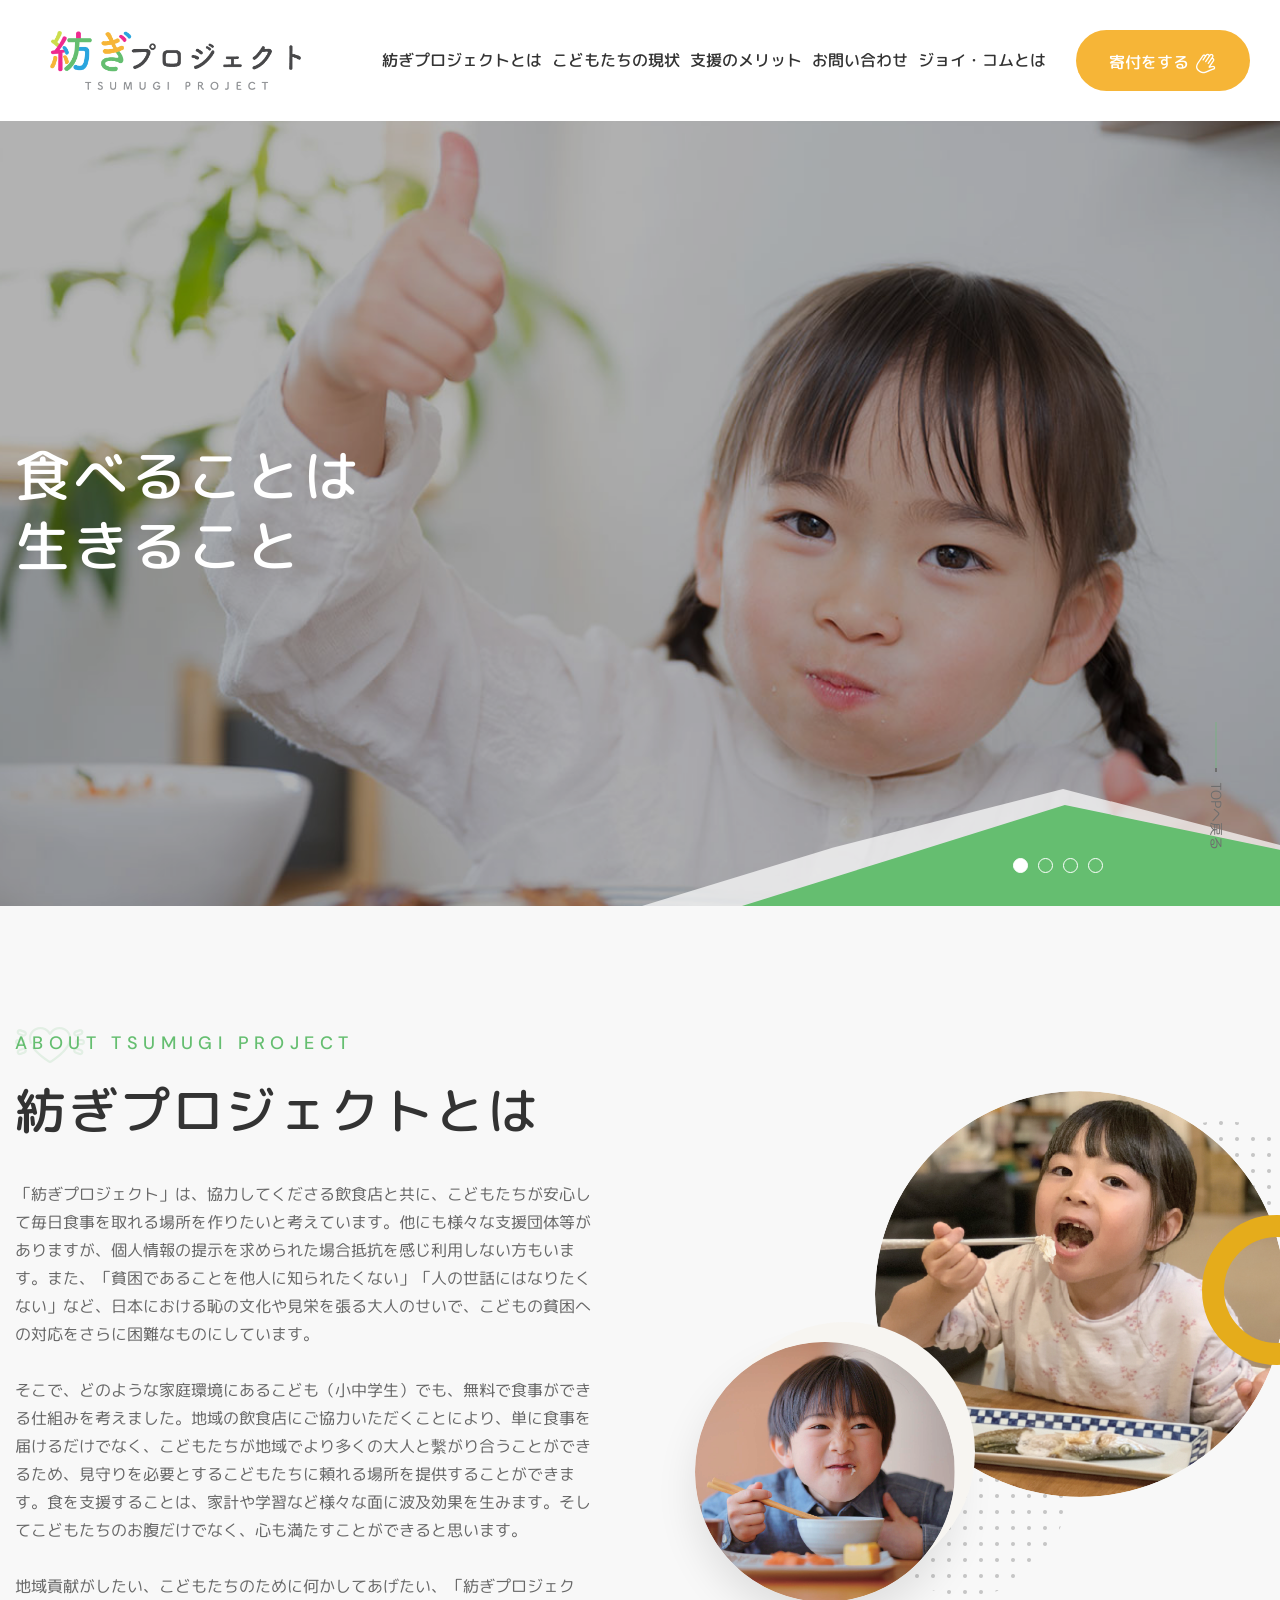
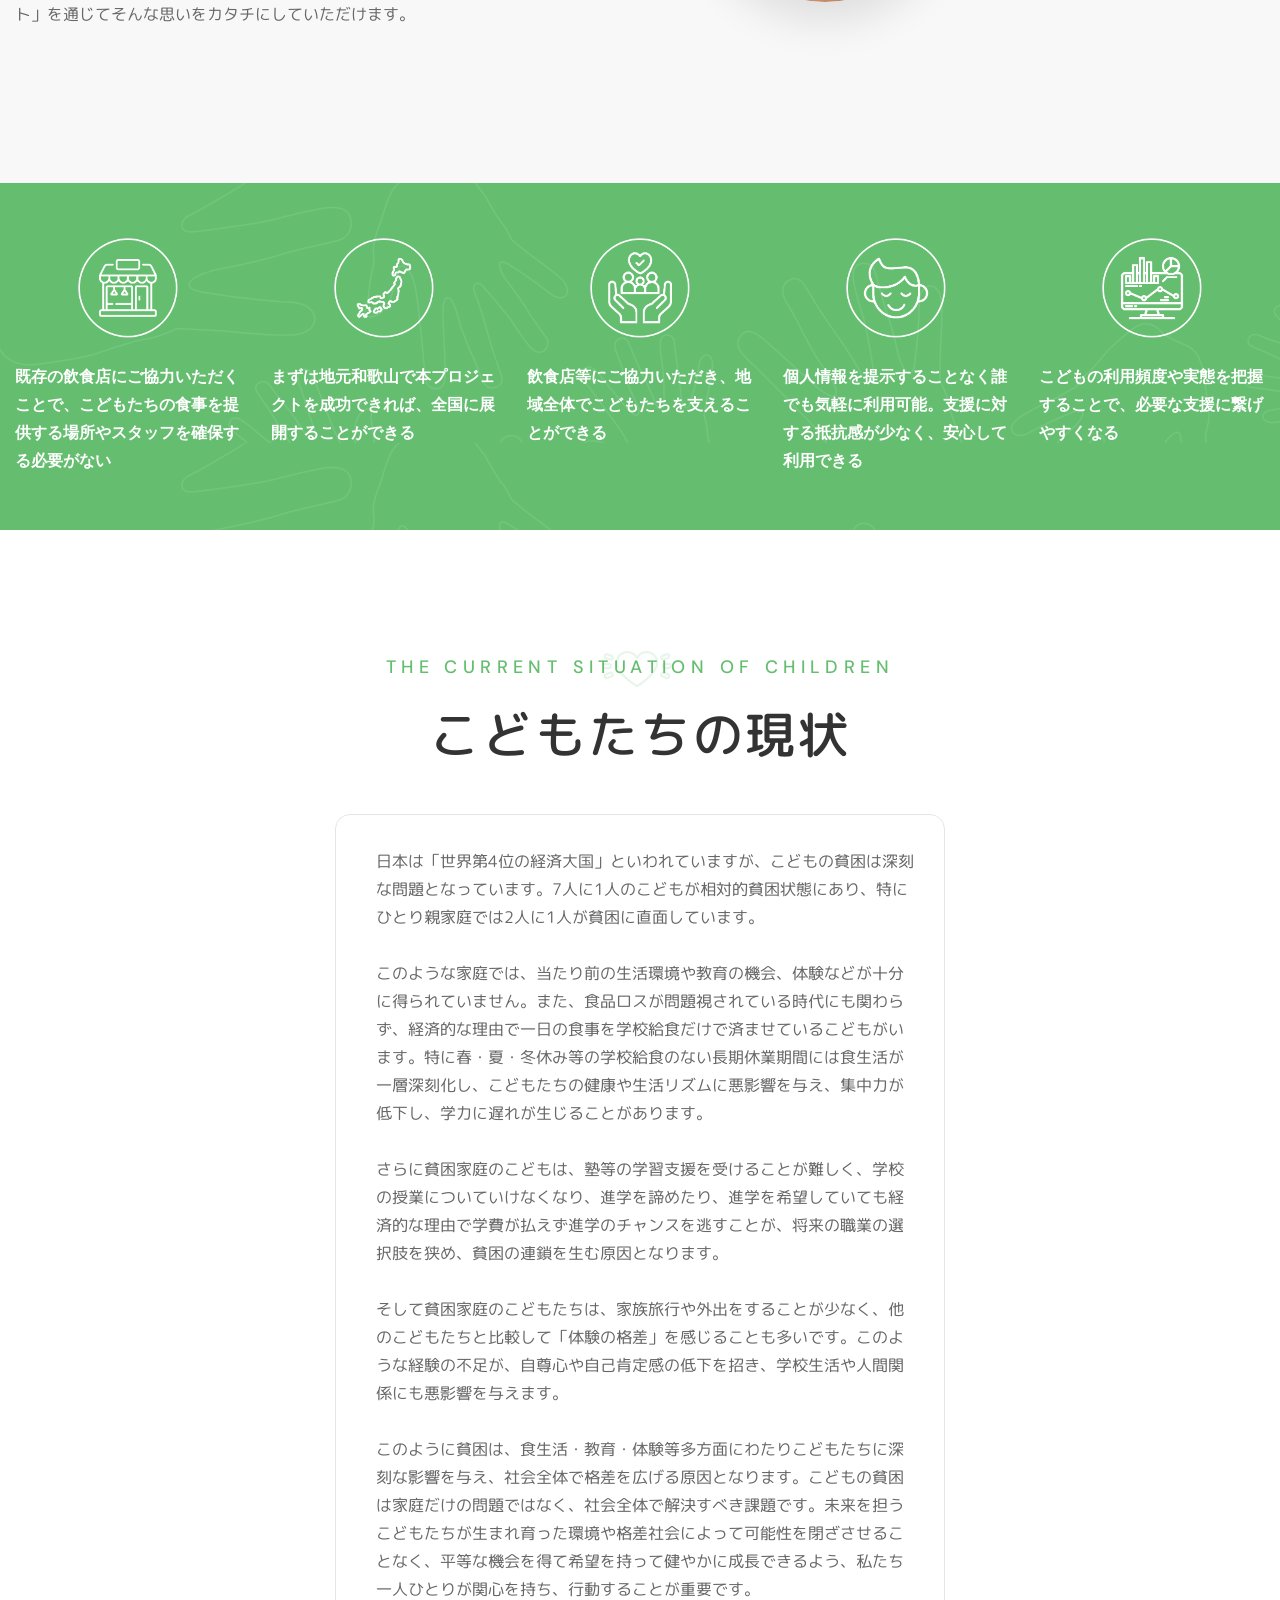
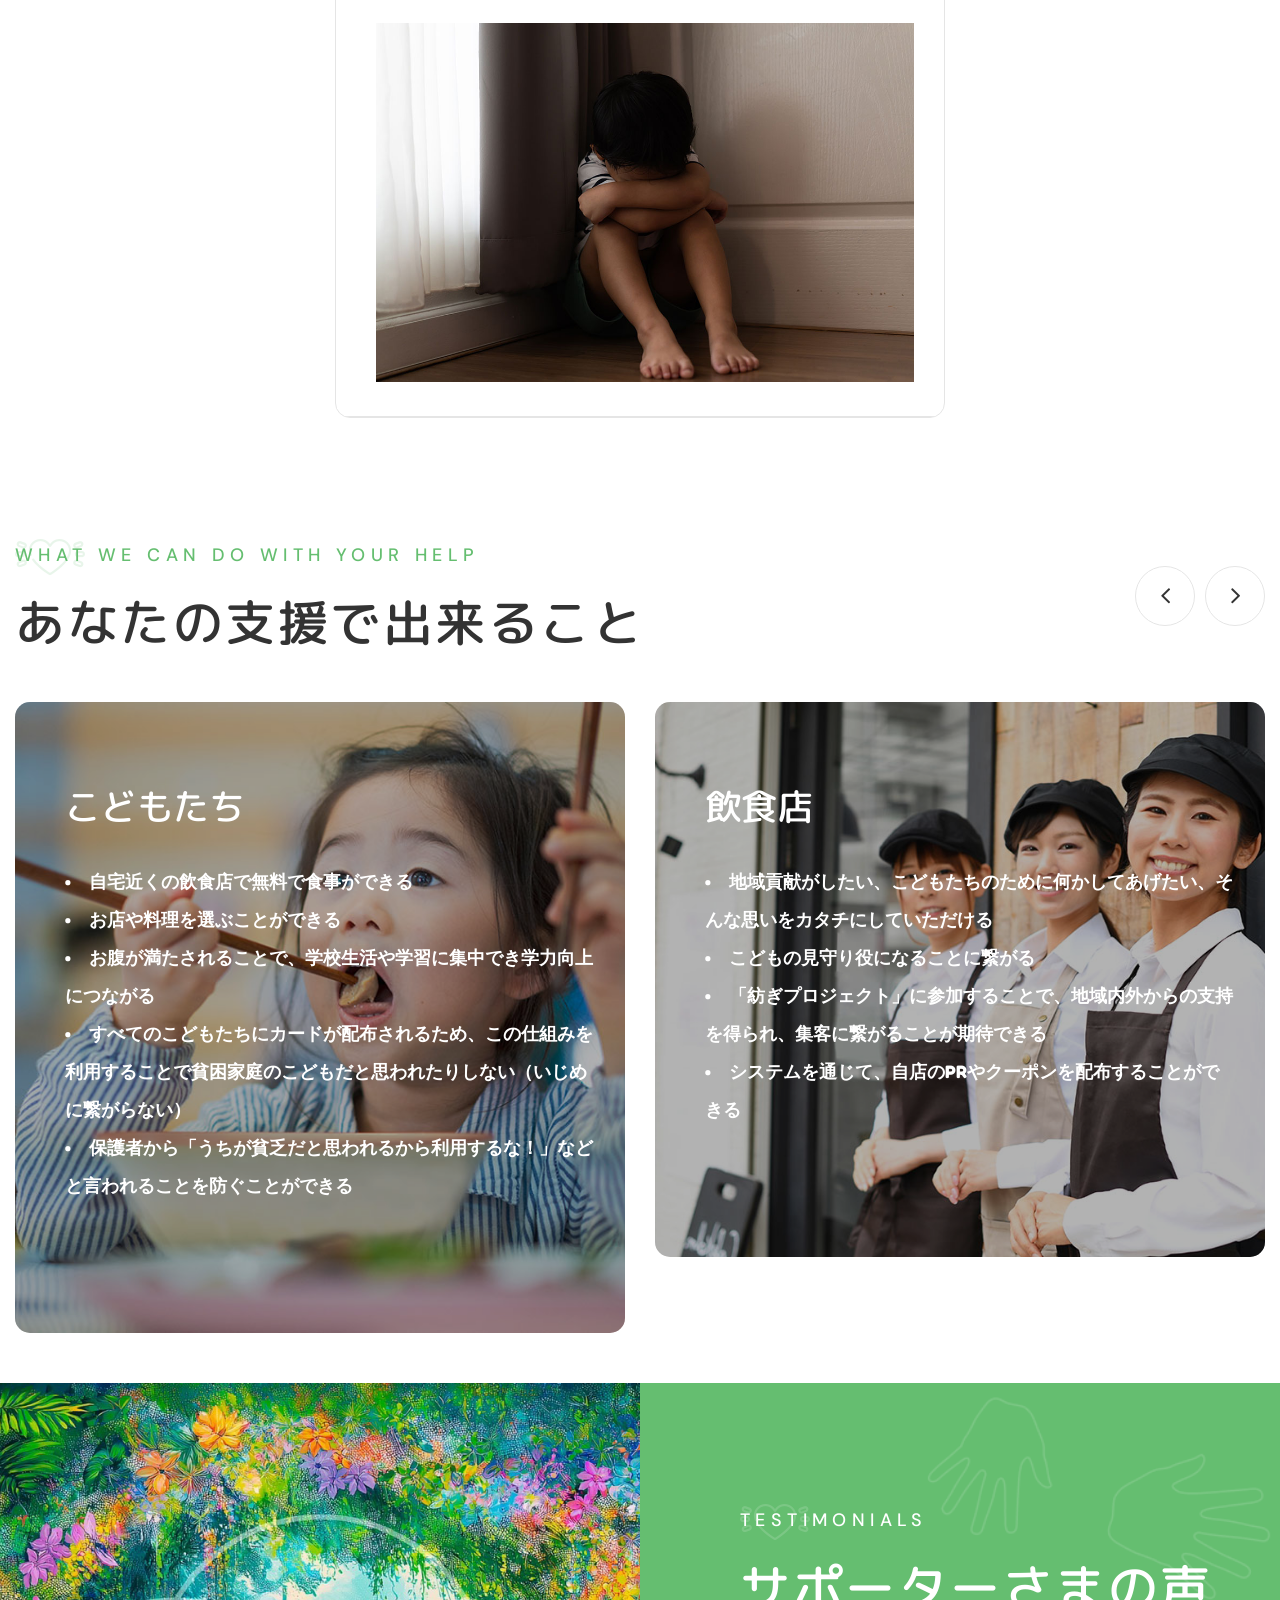
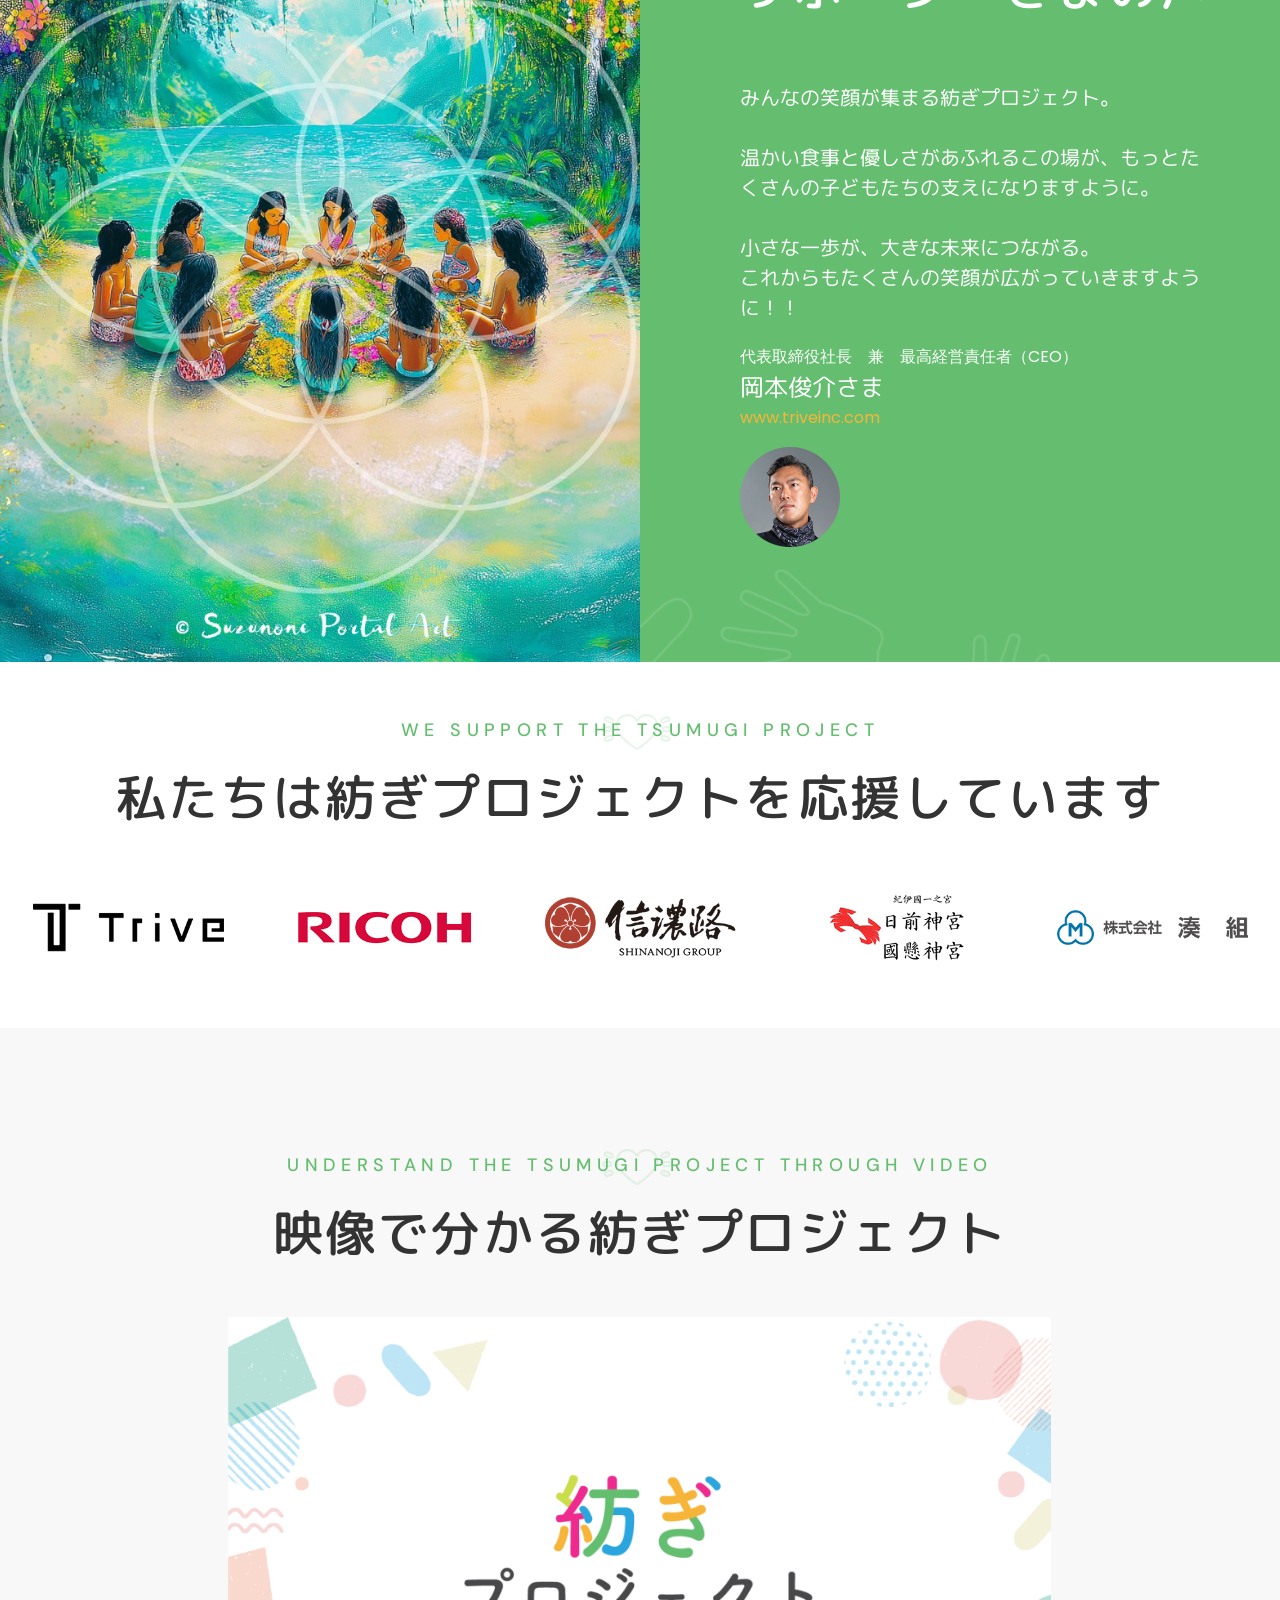
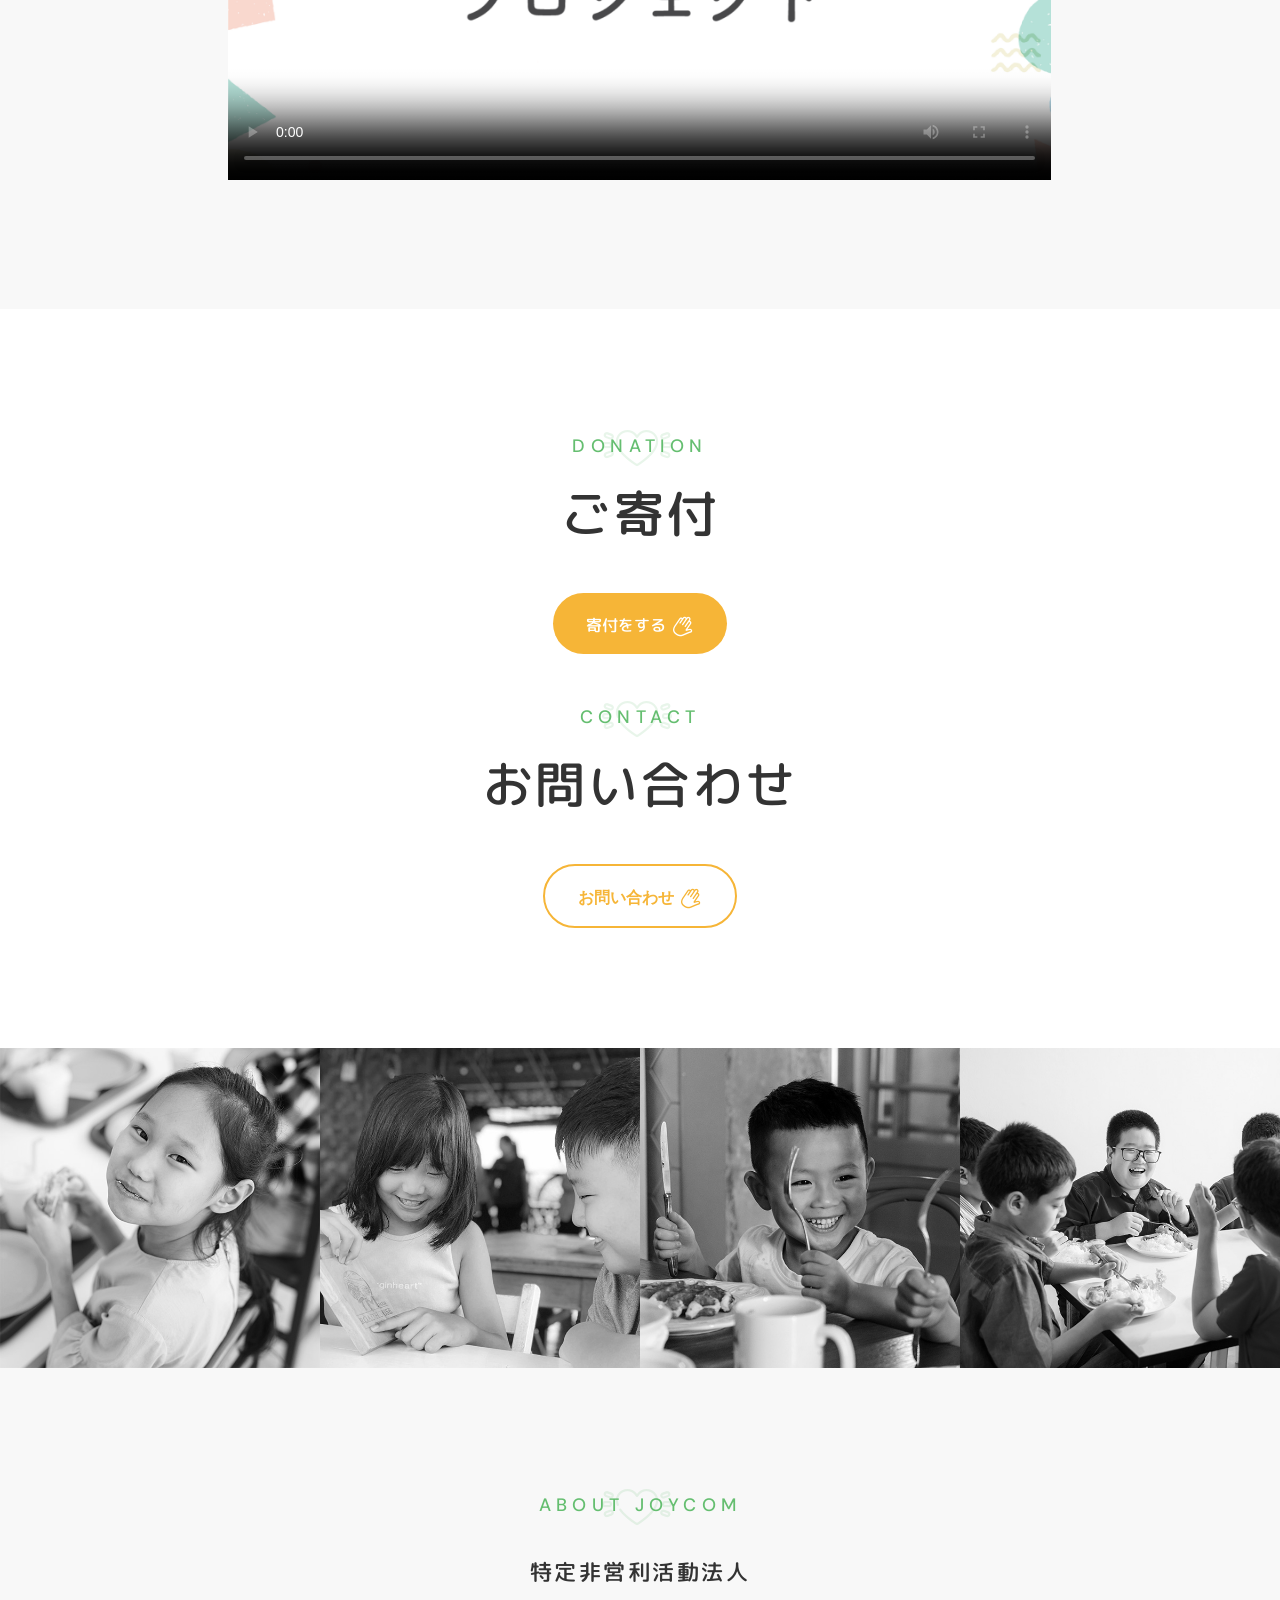
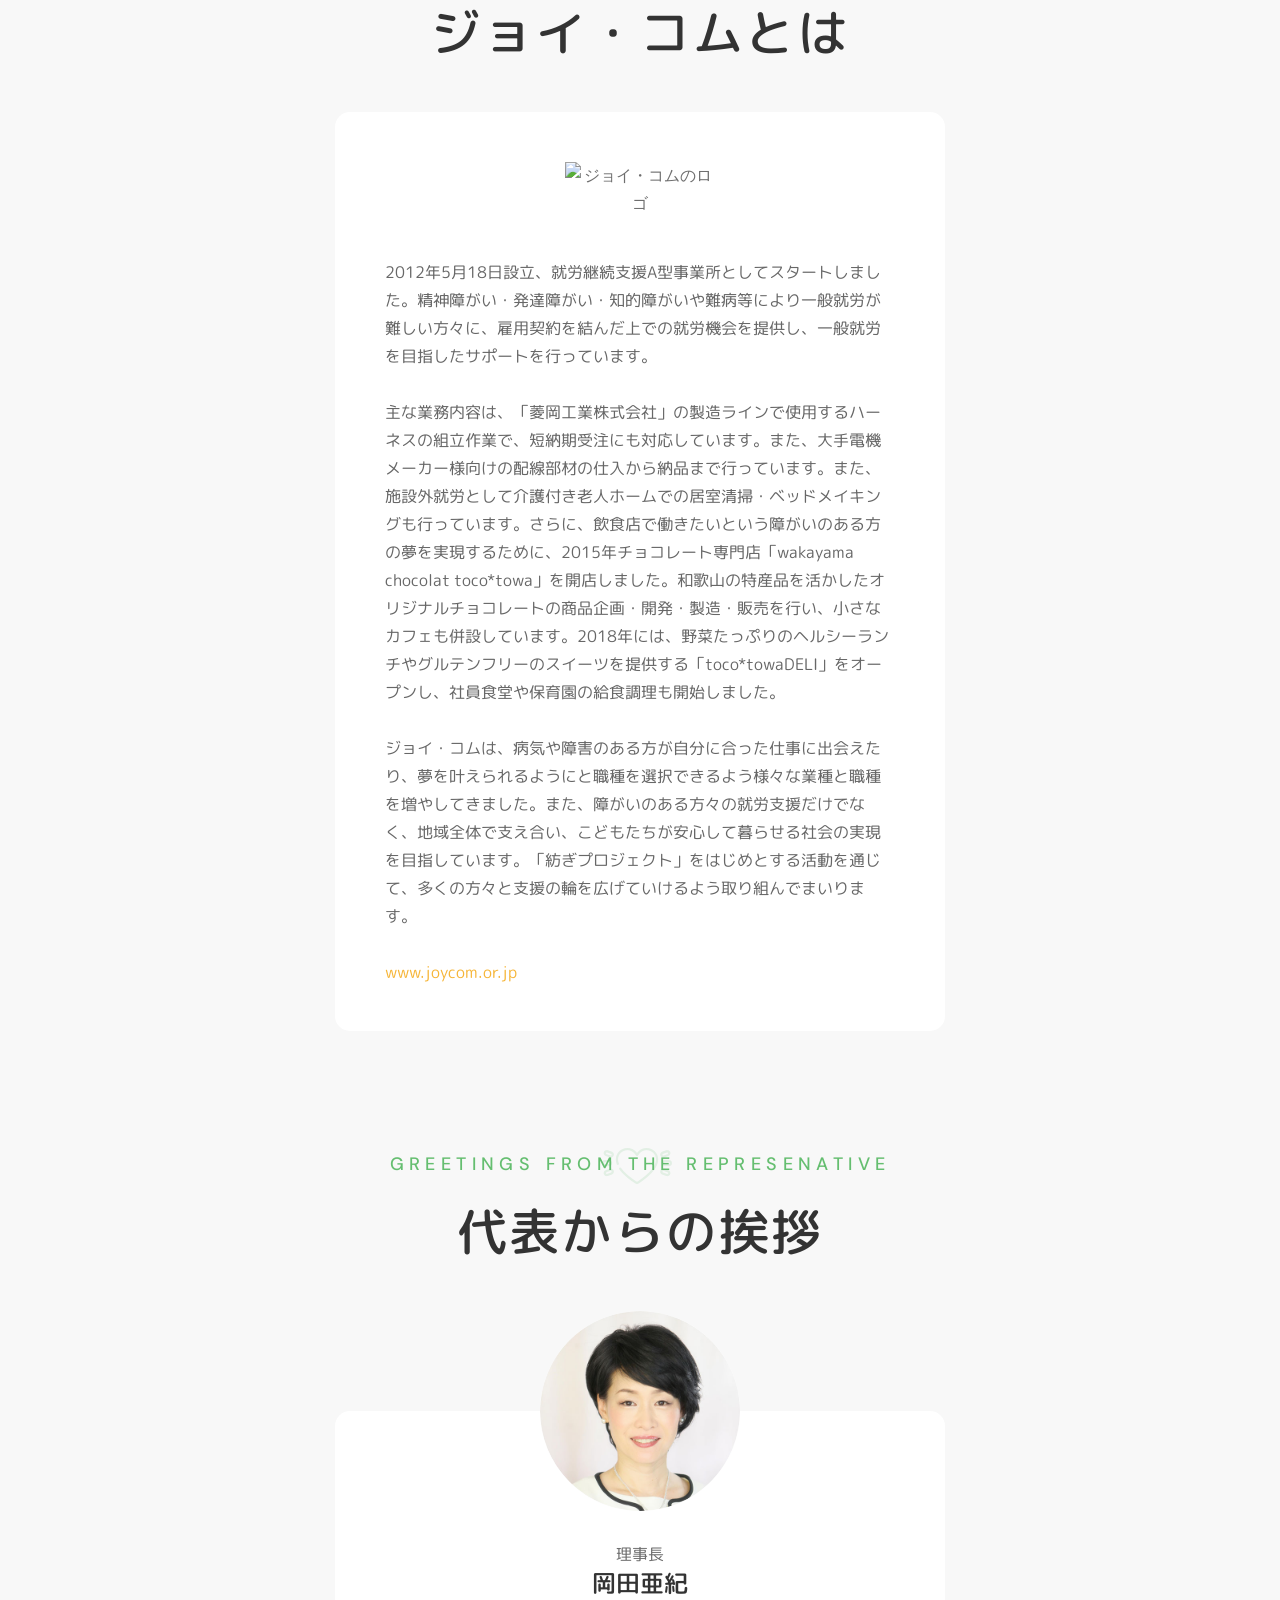
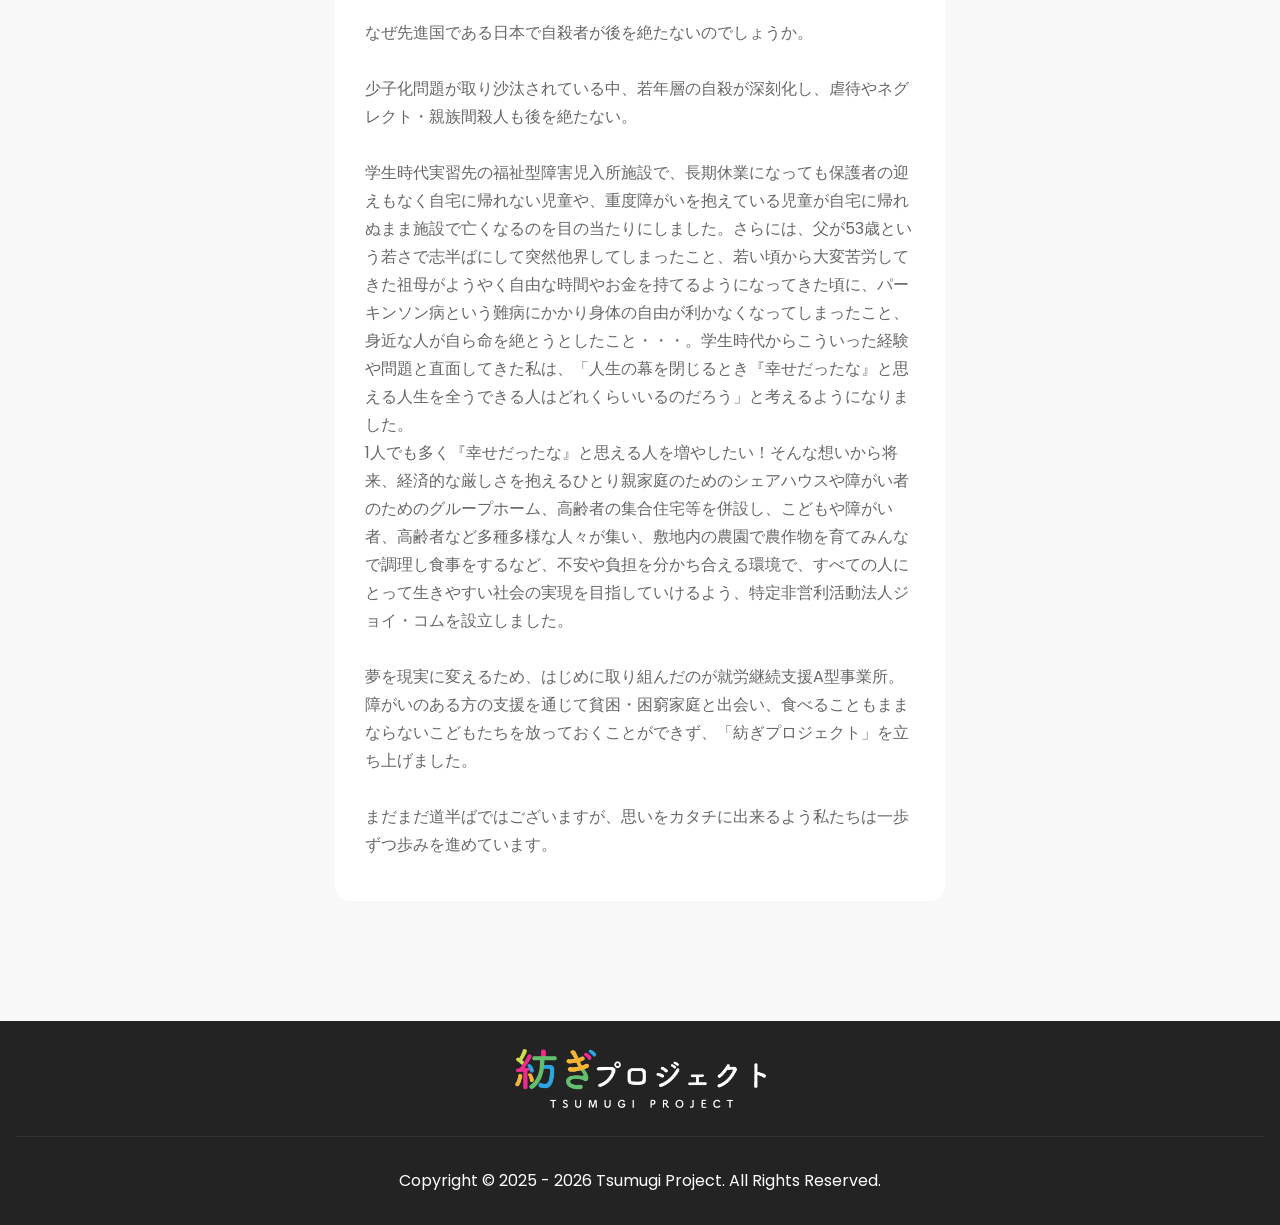
==== index.html @ 7ee6a98f "‘きのくに信用金庫のロゴを追加をコメントアウト’" ====
<!DOCTYPE html>
<html lang="en">
<head>
<meta charset="utf-8">
<meta http-equiv="X-UA-Compatible" content="IE=edge">
<meta name="viewport" content="width=device-width, initial-scale=1.0, maximum-scale=1.0, user-scalable=0">

<title>紡ぎプロジェクト | Tsumugi Project</title>

<!-- Fav Icon -->
<link rel="icon" href="assets/images/favicon.ico" type="image/x-icon">

<!-- Google Fonts -->
<link href="https://fonts.googleapis.com/css2?family=DM+Sans:ital,wght@0,400;0,500;0,700;1,400;1,500;1,700&display=swap" rel="stylesheet">
<link href="https://fonts.googleapis.com/css2?family=Fredoka:wght@300;400;500;600;700&display=swap" rel="stylesheet">
<link href="https://fonts.googleapis.com/css2?family=Poppins:ital,wght@0,300;0,400;0,500;0,600;0,700;0,800;0,900;1,300;1,400;1,500;1,600;1,700;1,800;1,900&display=swap" rel="stylesheet">
<link href="https://fonts.googleapis.com/css2?family=M+PLUS+Rounded+1c:wght@100;300;400;500;700;800;900&display=swap" rel="stylesheet">
<link href="https://fonts.googleapis.com/css2?family=Noto+Sans+JP:wght@100..900&display=swap" rel="stylesheet">

<!-- Stylesheets -->
<link href="assets/css/font-awesome-all.css" rel="stylesheet">
<link href="assets/css/flaticon.css" rel="stylesheet">
<link href="assets/css/owl.css" rel="stylesheet">
<link href="assets/css/bootstrap.css" rel="stylesheet">
<link href="assets/css/jquery.fancybox.min.css" rel="stylesheet">
<link href="assets/css/animate.css" rel="stylesheet">
<link href="assets/css/nice-select.css" rel="stylesheet">
<link href="assets/css/jquery-ui.css" rel="stylesheet">
<link href="assets/css/jquery.bootstrap-touchspin.css" rel="stylesheet">
<link href="assets/css/color.css" rel="stylesheet">
<link href="assets/css/elpath.css" rel="stylesheet">
<link href="assets/css/style.css" rel="stylesheet">
<link href="assets/css/responsive.css" rel="stylesheet">

<!-- Meta Tags -->

<meta name="description" content="「紡ぎプロジェクト」は、協力してくださる飲食店と共に、こどもたちが安心して毎日食事を取れる場所を作りたいと考えています。他にも様々な支援団体等がありますが、個人情報の提示を求められた場合抵抗を感じ利用しない方もいます。また、「貧困であることを他人に知られたくない」「人の世話にはなりたくない」など、日本における恥の文化や見栄を張る大人のせいで、こどもの貧困への対応をさらに困難なものにしています。 ">
<meta property="og:title" content="紡ぎプロジェクト | Tsumugi Project" />
<meta property="og:type" content="website" />
<meta property="og:description" content="「紡ぎプロジェクト」は、協力してくださる飲食店と共に、こどもたちが安心して毎日食事を取れる場所を作りたいと考えています。他にも様々な支援団体等がありますが、個人情報の提示を求められた場合抵抗を感じ利用しない方もいます。また、「貧困であることを他人に知られたくない」「人の世話にはなりたくない」など、日本における恥の文化や見栄を張る大人のせいで、こどもの貧困への対応をさらに困難なものにしています。 " />
<meta property="og:site_name" content="紡ぎプロジェクト | Tsumugi Project" />
<meta property="og:url" content="https://joycom.or.jp/tsumugi-project/" />
<meta property="og:image" content="https://joycom.or.jp/tsumugi-project/assets/images/ogp/tsumugi_project.png">

</head>


<!-- page wrapper -->
<body>

    <div class="boxed_wrapper">
      <!-- main header -->
        <header class="main-header">
            <!-- header-lower -->
            <div class="header-lower">
                <div class="outer-box">
                    <div class="logo-box">
                        <figure class="logo"><a href="index.html"><img src="assets/images/logo.png" alt="紡ぎプロジェクトのロゴ"></a></figure>
                    </div>
                    <div class="menu-area clearfix">
                        <!--Mobile Navigation Toggler-->
                        <div class="mobile-nav-toggler">
                            <i class="icon-bar"></i>
                            <i class="icon-bar"></i>
                            <i class="icon-bar"></i>
                        </div>
                        <nav class="main-menu navbar-expand-md navbar-light">
                            <div class="collapse navbar-collapse show clearfix" id="navbarSupportedContent">
                                <ul class="navigation clearfix">
                                    <li>
                                        <a href="#about-tsumugi" class="jp-font">紡ぎプロジェクトとは</a>
                                    </li>
                                    <li><a href="#current-situation" class="jp-font">こどもたちの現状</a>
                                    </li>  
                                    <li>
                                        <a href="#merit" class="jp-font">支援のメリット</a>
                                    </li>   
                                    <li>
                                        <a href="#contact" class="jp-font">お問い合わせ</a>
                                    </li> 
                                    <li>
                                        <a href="#about-joycom" class="jp-font">ジョイ・コムとは</a>
                                    </li> 
                                </ul>
                            </div>
                        </nav>
                        <ul class="nav-right">
                            <li class="btn-box">
                                <button class="donate-box-btn theme-btn-one">
                                    <a style="color: white;" href="https://forms.office.com/pages/responsepage.aspx?id=9W2mYrUeBU-QzkGUYWyk0Dt7UNPVWzdOmYSAiwlqzihUQjdTTzZOTEhSN1JSNFpBWVFCWTQxM040NC4u&origin=lprLink&route=shorturl&idchked=true">
                                        <span class="jp-font">寄付をする</span>
                                    </a>
                                </button>
                            </li>
                        </ul>
                    </div>
                </div>
            </div>

            <!--sticky Header-->
            <div class="sticky-header">
                <div class="outer-container">
                    <div class="outer-box">
                        <div class="logo-box">
                            <figure class="logo"><a href="index.html"><img src="assets/images/logo-2.png" alt="紡ぎプロジェクトのロゴ"></a></figure>
                        </div>
                        <div class="menu-area clearfix">
                            <nav class="main-menu clearfix">
                                <!--Keep This Empty / Menu will come through Javascript-->
                            </nav>
                            <ul class="nav-right">
                                <li class="btn-box">
                                    <button class="donate-box-btn theme-btn-one">
                                        <a style="color: white;" href="https://forms.office.com/pages/responsepage.aspx?id=9W2mYrUeBU-QzkGUYWyk0Dt7UNPVWzdOmYSAiwlqzihUQjdTTzZOTEhSN1JSNFpBWVFCWTQxM040NC4u&origin=lprLink&route=shorturl&idchked=true">
                                            <span class="jp-font">寄付をする</span>
                                        </a>
                                    </button>
                                </li>
                            </ul>
                        </div>
                    </div>
                </div>
            </div>
        </header>
        <!-- main-header end -->

        <!-- Mobile Menu  -->
        <div class="mobile-menu">
            <div class="menu-backdrop"></div>
            <div class="close-btn"><i class="fas fa-times"></i></div>
            
            <nav class="menu-box">
                <div class="nav-logo"><a href="index.html"><img src="assets/images/logo-3.png" alt="紡ぎプロジェクトのロゴ"></a></div>
                <div class="menu-outer"><!--Here Menu Will Come Automatically Via Javascript / Same Menu as in Header--></div>
            </nav>
        </div><!-- End Mobile Menu -->


        <!-- banner-section -->
        <section class="banner-section p_relative">
            <div class="banner-carousel owl-theme owl-carousel owl-nav-none">

                <div class="slide-item p_relative">
                    <div class="image-layer p_absolute" style="background-image:url(assets/images/banner/banner-1.jpg)"></div>
                    <div class="shape-1"></div>
                    <div class="shape-2"></div>
                    <div class="auto-container">
                        <div class="content-box p_relative d_block z_5">
                            <h2 class="p_relative d_block jp-font" style="min-height: calc(100vh - 500px); display: flex; align-items: center;">
                                食べることは
                                <br>
                                生きること
                            </h2>
                        </div> 
                    </div>
                </div>

                <div class="slide-item p_relative">
                    <div class="image-layer p_absolute" style="background-image:url(assets/images/banner/banner-3.jpg)"></div>
                    <div class="shape-1"></div>
                    <div class="shape-2"></div>
                    <div class="auto-container">
                        <div class="content-box p_relative d_block z_5">
                            <h2 class="p_relative d_block jp-font" style="min-height: calc(100vh - 500px); display: flex; flex-direction: column; justify-content: center;">
                                給食で命を繋いでいる
                                <br>
                                こどもたちがいます
                            </h2>
                        </div> 
                    </div>
                </div>

                <div class="slide-item p_relative">
                    <div class="image-layer p_absolute" style="background-image:url(assets/images/banner/banner-2.jpg)"></div>
                    <div class="shape-1"></div>
                    <div class="shape-2"></div>
                    <div class="auto-container">
                        <div class="content-box p_relative d_block z_5">
                            <h2 class="p_relative d_block jp-font" style="min-height: calc(100vh - 500px); display: flex; align-items: center;">
                                こどもたちの
                                <br>
                                お腹だけでなく
                                <br>
                                心も満たしたい
                            </h2>
                        </div> 
                    </div>
                </div>

                <div class="slide-item p_relative">
                    <div class="image-layer p_absolute" style="background-image:url(assets/images/banner/banner-4.jpg)"></div>
                    <div class="shape-1"></div>
                    <div class="shape-2"></div>
                    <div class="auto-container">
                        <div class="content-box p_relative d_block z_5">
                            <h2 class="p_relative d_block jp-font" style="min-height: calc(100vh - 500px); display: flex; align-items: center;">
                                思いやりで紡ぐ
                                <br>
                                こどもたちの未来
                            </h2>
                        </div> 
                    </div>
                </div>
                
                
            </div>
        </section>
        <!-- banner-section end -->

        <!-- about-section -->
        <section class="about-section bg-color-1 p_relative sec-pad" id="about-tsumugi">
            <div class="auto-container">
                <div class="row align-items-center clearfix">
                    <div class="col-lg-6 col-md-12 col-sm-12 content-column">
                        <div class="content_block_one">
                            <div class="content-box p_relative mr_30">
                                <div class="sec-title mb_40">
                                    <span class="sub-title">About Tsumugi Project</span>
                                    <h2 class="jp-font">紡ぎプロジェクトとは</h2>
                                </div>
                                <div class="text mb_35">
                                    <p class="jp-font-2">
                                        「紡ぎプロジェクト」は、協力してくださる飲食店と共に、こどもたちが安心して毎日食事を取れる場所を作りたいと考えています。他にも様々な支援団体等がありますが、個人情報の提示を求められた場合抵抗を感じ利用しない方もいます。また、「貧困であることを他人に知られたくない」「人の世話にはなりたくない」など、日本における恥の文化や見栄を張る大人のせいで、こどもの貧困への対応をさらに困難なものにしています。
                                        <br>
                                        <br>
                                        そこで、どのような家庭環境にあるこども（小中学生）でも、無料で食事ができる仕組みを考えました。地域の飲食店にご協力いただくことにより、単に食事を届けるだけでなく、こどもたちが地域でより多くの大人と繫がり合うことができるため、見守りを必要とするこどもたちに頼れる場所を提供することができます。食を支援することは、家計や学習など様々な面に波及効果を生みます。そしてこどもたちのお腹だけでなく、心も満たすことができると思います。
                                        <br>
                                        <br>
                                        地域貢献がしたい、こどもたちのために何かしてあげたい、「紡ぎプロジェクト」を通じてそんな思いをカタチにしていただけます。
                                    </p>
                                </div>
                            </div>
                        </div>
                    </div>
                    <div class="col-lg-6 col-md-12 col-sm-12 image-column">
                        <div class="image_block_one">
                            <div class="image-box p_relative d_block ml_40">
                                <div class="shape">
                                    <div class="shape-1" style="background-image: url(assets/images/shape/shape-1.png);"></div>
                                    <div class="shape-2" style="background-image: url(assets/images/shape/shape-1.png);"></div>
                                    <div class="shape-3"></div>
                                </div>
                                <figure class="image image-1"><img src="assets/images/resource/about-1.png" alt="子供の写真"></figure>
                                <figure class="image image-2"><img src="assets/images/resource/about-2.png" alt="子供の写真"></figure>
                            </div>
                        </div>
                    </div>
                </div>
            </div>
        </section>
        <!-- about-section end -->


       <!-- strengths-section -->
        <section class="clients-section" style="background-image: url(assets/images/shape/shape-2.png);" id="strengths">
            <div class="auto-container">
                <div class="five-item-carousel owl-carousel owl-theme owl-nav-none owl-dots-none">
                    <figure class="clients-logo">
                       <div>
                            <img src="assets/images/resource/strengths-icon-1.png" alt="強みポイントのアイコン">
                        <p>
                            既存の飲食店にご協力いただくことで、こどもたちの食事を提供する場所やスタッフを確保する必要がない
                        </p>
                       </div>
                    </figure>
                    <figure class="clients-logo">
                        <div>
                             <img src="assets/images/resource/strengths-icon-2.png" alt="強みポイントのアイコン">
                         <p>
                            まずは地元和歌山で本プロジェクトを成功できれば、全国に展開することができる
                         </p>
                        </div>
                     </figure>
                     <figure class="clients-logo">
                        <div>
                             <img src="assets/images/resource/strengths-icon-3.png" alt="強みポイントのアイコン">
                         <p>
                            飲食店等にご協力いただき、地域全体でこどもたちを支えることができる
                         </p>
                        </div>
                     </figure>
                     <figure class="clients-logo">
                        <div>
                             <img src="assets/images/resource/strengths-icon-4.png" alt="強みポイントのアイコン">
                         <p>
                            個人情報を提示することなく誰でも気軽に利用可能。支援に対する抵抗感が少なく、安心して利用できる
                         </p>
                        </div>
                     </figure>
                     <figure class="clients-logo">
                        <div>
                            <img src="assets/images/resource/strengths-icon-5.png" alt="強みポイントのアイコン">
                         <p>
                            こどもの利用頻度や実態を把握することで、必要な支援に繋げやすくなる
                         </p>
                        </div>
                     </figure>
                </div>
            </div>
        </section>
        <!-- strengths-section end -->

        <!-- cause-section -->
        <section class="cause-section sec-pad" id="current-situation" style="padding-bottom: 0;">
            <div class="auto-container">
                <div class="sec-title centred mb_50">
                    <span class="sub-title">The Current Situation of Children</span>
                    <h2 class="jp-font">こどもたちの現状</h2>
                </div>
                <div class="row clearfix" style="justify-content: center;">
                    <div class="col-lg-6 col-md-6 col-sm-12 cause-block">
                        <div class="cause-block-one wow fadeInUp animated" data-wow-delay="300ms" data-wow-duration="1500ms">
                            <div class="inner-box" style="border: 1px solid #e5e5e5;">
                                <div class="lower-content" style="border: none;">
                                    <div class="text">
                                        <p class="jp-font-2">
                                            日本は「世界第4位の経済大国」といわれていますが、こどもの貧困は深刻な問題となっています。7人に1人のこどもが相対的貧困状態にあり、特にひとり親家庭では2人に1人が貧困に直面しています。
                                            <br>
                                            <br>
                                            このような家庭では、当たり前の生活環境や教育の機会、体験などが十分に得られていません。また、食品ロスが問題視されている時代にも関わらず、経済的な理由で一日の食事を学校給食だけで済ませているこどもがいます。特に春・夏・冬休み等の学校給食のない長期休業期間には食生活が一層深刻化し、こどもたちの健康や生活リズムに悪影響を与え、集中力が低下し、学力に遅れが生じることがあります。
                                            <br>
                                            <br>
                                            さらに貧困家庭のこどもは、塾等の学習支援を受けることが難しく、学校の授業についていけなくなり、進学を諦めたり、進学を希望していても経済的な理由で学費が払えず進学のチャンスを逃すことが、将来の職業の選択肢を狭め、貧困の連鎖を生む原因となります。
                                            <br>
                                            <br>
                                            そして貧困家庭のこどもたちは、家族旅行や外出をすることが少なく、他のこどもたちと比較して「体験の格差」を感じることも多いです。このような経験の不足が、自尊心や自己肯定感の低下を招き、学校生活や人間関係にも悪影響を与えます。
                                            <br>
                                            <br>
                                            このように貧困は、食生活・教育・体験等多方面にわたりこどもたちに深刻な影響を与え、社会全体で格差を広げる原因となります。こどもの貧困は家庭だけの問題ではなく、社会全体で解決すべき課題です。未来を担うこどもたちが生まれ育った環境や格差社会によって可能性を閉ざさせることなく、平等な機会を得て希望を持って健やかに成長できるよう、私たち一人ひとりが関心を持ち、行動することが重要です。
                                        </p>
                                        <img src="assets/images/resource/current-1.jpg" alt="泣いている子供の写真" style="margin-top: 20px;">
                                    </div>
                                </div>
                            </div>
                        </div>
                    </div>
                </div>
            </div>
        </section>
        <!-- cause-section end -->


        <!-- featured-causes -->
        <section class="featured-causes sec-pad" id="merit">
            <div class="auto-container">
                <div class="sec-title mb_50">
                    <span class="sub-title">What We Can Do With Your Help</span>
                    <h2 class="jp-font">あなたの支援で出来ること</h2>
                </div>
                <div class="two-item-carousel owl-carousel owl-theme owl-dots-none nav-style-one">
                    <div class="single-item">
                        <div class="inner-box" style="background-image: url(assets/images/resource/feature-1.jpg);">
                            <div class="text">
                                <span style="color: white; font-size: 36px; font-weight: bold; margin-bottom: 40px;" class="jp-font">こどもたち</span>
                                <h3 style="color: white; font-size: 18px;"　class="jp-font-2">
                                    <ul>
                                        <li>
                                            •　自宅近くの飲食店で無料で食事ができる
                                        </li>
                                        <li>
                                            •　お店や料理を選ぶことができる
                                        </li>
                                        <li>
                                            •　お腹が満たされることで、学校生活や学習に集中でき学力向上につながる
                                        </li>
                                        <li>
                                            •　すべてのこどもたちにカードが配布されるため、この仕組みを利用することで貧困家庭のこどもだと思われたりしない（いじめに繋がらない）
                                            
                                        </li>
                                        <li>
                                            •　保護者から「うちが貧乏だと思われるから利用するな！」などと言われることを防ぐことができる
                                        </li>
                                    </ul>
                                </h3>
                            </div>
                        </div>
                    </div>

                    <div class="single-item">
                        <div class="inner-box" style="background-image: url(assets/images/resource/feature-2.jpg);">
                            <div class="text">
                                <span style="color: white; font-size: 36px; font-weight: bold; margin-bottom: 40px;" class="jp-font">飲食店</span>
                                <h3 style="color: white; font-size: 18px;"　class="jp-font-2">
                                    <ul>
                                        <li>
                                            •　地域貢献がしたい、こどもたちのために何かしてあげたい、そんな思いをカタチにしていただける
                                        </li>
                                        <li>
                                            •　こどもの見守り役になることに繋がる
                                        </li>
                                        <li>
                                            •　「紡ぎプロジェクト」に参加することで、地域内外からの支持を得られ、集客に繋がることが期待できる
                                        </li>
                                        <li>
                                            •　システムを通じて、自店のPRやクーポンを配布することができる
                                        </li>
                                    </ul>
                                </h3>
                            </div>
                        </div>
                    </div>

                    <div class="single-item">
                        <div class="inner-box" style="background-image: url(assets/images/resource/feature-3.jpg);">
                            <div class="text">
                                <span style="color: white; font-size: 36px; font-weight: bold; margin-bottom: 40px;" class="jp-font">支援者</span>
                                <h3 style="color: white; font-size: 18px;"　class="jp-font-2">
                                    <ul>
                                        <li>
                                            •　SDGsの実現に貢献できる
                                        </li>
                                        <li>
                                            •　寄付や協力飲食店の積極的な利用を通じて、こどもたちに安定した食事を提供し続けることができる
                                        </li>
                                        <li>
                                            •　地域貢献がしたい、こどもたちのために何かしてあげたい、そんな思いをカタチにしていただける
                                        </li>
                                        <li>
                                            •　法人や団体等で応援していただいた場合、「紡ぎプロジェクト」のHPやシステムに掲載させていただくことで企業のブランドイメージ向上やCSR（企業の社会的責任）に繋げていただける
                                        </li>
                                    </ul>
                                </h3>
                            </div>
                        </div>
                    </div> 

                    <div class="single-item">
                        <div class="inner-box" style="background-image: url(assets/images/resource/feature-4.jpg);">
                            <div class="text">
                                <span style="color: white; font-size: 36px; font-weight: bold; margin-bottom: 40px;" class="jp-font">行政</span>
                                <h3 style="color: white; font-size: 18px;"　class="jp-font-2">
                                    <ul>
                                        <li>
                                            •　食事提供回数、支援を受けたこども数、利用頻度の変動、エリア別利用分布、年齢や家庭環境などの情報を集計し、支援対象を明確化できる
                                            
                                        </li>
                                        <li>
                                            •　こどもの利用頻度や実態を把握することで、必要な支援に繋げやすくなる
                                        </li>
                                    </ul>
                                </h3>
                            </div>
                        </div>
                    </div> 

                </div>
            </div>
        </section>
        <!-- featured-causes end -->

        <!-- testimonial-section -->
        <section class="testimonial-section">
            <div class="bg-layer" style="background-image: url(assets/images/background/testimonial-bg-1.jpg);"></div>


            <div class="bg-layer-2">
                <img src="assets/images/background/testimonial-bg-2.jpg" alt="イラスト">
            </div>


            <div class="outer-container clearfix">
                <div class="testimonial-content">
                    <div class="shape" style="background-image: url(assets/images/shape/shape-5.png);"></div>
                    <div class="content-box">
                        <div class="sec-title light mb_50">
                            <div class="sub-title">Testimonials</div>
                            <h2 class="jp-font">サポーターさまの声</h2>
                        </div>
                        <div class="bxslider">

                            <!-- Only one testimonal -->
                            <div class="slider-content">
                                <div class="testimonial-inner">
                                    <p class="jp-font-2">
                                        みんなの笑顔が集まる紡ぎプロジェクト。
                                        <br>
                                        <br>
                                        温かい食事と優しさがあふれるこの場が、もっとたくさんの子どもたちの支えになりますように。
                                        <br>
                                        <br>
                                        小さな一歩が、大きな未来につながる。
                                        <br>
                                        これからもたくさんの笑顔が広がっていきますように！！
                                    </p>
                                    <div class="author-info" style="position: relative;">
                                        <span class="designation" class="jp-font-2">代表取締役社長　兼　最高経営責任者（CEO）</span>
                                        <h3 class="jp-font-2">岡本俊介さま</h3>
                                        <a href="https://www.triveinc.com/" style="color: var(--main-color);">www.triveinc.com</a>
                                        
                                        <img src="assets/images/resource/testimonial-1.png" alt="サポーターさまの声で岡本俊介さんの写真" style="width: 100px; margin-top: 15px; display: block;">
                                    </div>
                                </div>
                            </div>

                                              
                            <!--
                            <div class="slider-content">
                                <div class="slider-pager">
                                    <ul class="thumb-box">
                                        <li>
                                            <a class="active" data-slide-index="0" href="#">
                                                <figure class="thumb thumb-1"><img src="assets/images/resource/testimonial-1.png" alt=""></figure>
                                            </a>
                                        </li>
                                        <li>
                                            <a data-slide-index="1" href="#">
                                                <figure class="thumb thumb-2"><img src="assets/images/resource/testimonial-2.png" alt=""></figure>
                                            </a>                                       
                                        </li>
                                        <li>
                                            <a data-slide-index="2" href="#">
                                                <figure class="thumb thumb-3"><img src="assets/images/resource/testimonial-3.png" alt=""></figure>
                                            </a>
                                        </li>
                                    </ul>
                                </div>
                                <div class="testimonial-inner">
                                    <p class="jp-font-2">
                                        子供達の笑顔で癒されます。日本の将来を見守りたいです。子供達の笑顔で癒されます。日本の将来を見守りたいです。
                                        <br>
                                        <br>
                                        子供達の笑顔で癒されます。日本の将来を見守りたいです。子供達の笑顔で癒されます。日本の将来を見守りたいです。
                                    </p>
                                    <div class="author-info">
                                        <h3 class="jp-font-2">岡本俊介氏</h3>
                                        <span class="designation" class="jp-font-2">株式会社 Trive 代表取締役社長</span>
                                    </div>
                                </div>
                            </div>
                            -->


                            <!--
                            <div class="slider-content">
                                <div class="slider-pager">
                                    <ul class="thumb-box">
                                        <li>
                                            <a class="active" data-slide-index="0" href="#">
                                                <figure class="thumb thumb-1"><img src="assets/images/resource/testimonial-1.png" alt=""></figure>
                                            </a>
                                        </li>
                                        <li>
                                            <a data-slide-index="1" href="#">
                                                <figure class="thumb thumb-2"><img src="assets/images/resource/testimonial-2.png" alt=""></figure>
                                            </a>                                       
                                        </li>
                                        <li>
                                            <a data-slide-index="2" href="#">
                                                <figure class="thumb thumb-3"><img src="assets/images/resource/testimonial-3.png" alt=""></figure>
                                            </a>
                                        </li>
                                    </ul>
                                </div>
                                <div class="testimonial-inner">
                                    <p class="jp-font-2">
                                        子供達の笑顔で癒されます。日本の将来を見守りたいです。子供達の笑顔で癒されます。日本の将来を見守りたいです。
                                        <br>
                                        <br>
                                        子供達の笑顔で癒されます。日本の将来を見守りたいです。子供達の笑顔で癒されます。日本の将来を見守りたいです。
                                    </p>
                                    <div class="author-info">
                                        <h3 class="jp-font-2">岡本俊介氏</h3>
                                        <span class="designation" class="jp-font-2">株式会社 Trive 代表取締役社長</span>
                                    </div>
                                </div>
                            </div>
                            -->



                        </div>
                    </div>
                </div>
            </div>
        </section>
        <!-- testimonial-section end -->


        <!-- suppoerters-section -->
        <section class="clients-section">
            <div class="auto-container">
                <div class="sec-title centred mb_55">
                    <span class="sub-title">We Support the Tsumugi Project</span>
                    <h2 class="jp-font">私たちは紡ぎプロジェクトを応援しています</h2>
                </div>


                <!-- For small screens -->
                <div class="supporters-smartphone">
                    <a href="https://www.triveinc.com/">
                        <img src="assets/images/clients/supporter-1.png" alt="株式会社Triveのロゴ">
                    </a> 
                    <a href="https://www.ricoh.co.jp/">
                        <img src="assets/images/clients/supporter-2.png" alt="株式会社リコーのロゴ">
                    </a> 
                    <a href="https://www.shinanoji.jp/">
                        <img src="assets/images/clients/supporter-3.png" alt="株式会社信濃路のロゴ">
                    </a> 
                    <a href="http://hinokuma-jingu.com/">
                        <img src="assets/images/clients/supporter-4.png" alt="日前神宮のロゴ">
                    </a> 
                    <a href="https://www.minatogumi.co.jp/">
                        <img src="assets/images/clients/supporter-5.png" alt="株式会社湊組のロゴ">
                    </a> 
                    <a href="http://w-miyawaki.co.jp/">
                        <img src="assets/images/clients/supporter-6.png" alt="宮脇書店和歌山店のロゴ">
                    </a>
                    <!-- <a href=""> -->
                    <div class="logo-no-link">
                        <img src="assets/images/clients/supporter-7.png" alt="KINORIのロゴ">
                    </div>    
                    <!-- </a>  -->
                    <a href="http://www.vivifala-yukako.co.jp/">
                        <img src="assets/images/clients/supporter-8.png" alt="有限会社ViVifalaのロゴ">
                    </a> 
                    <a href="https://www.mediamap.jp">
                        <img src="assets/images/clients/supporter-9.png" alt="有限会社メディアマップのロゴ">
                    </a> 
                    <a href="https://hishioka.co.jp/">
                        <img src="assets/images/clients/supporter-10.png" alt="菱岡工業株式会社のロゴ">
                    </a>  
                    <a href="https://www.pref.wakayama.lg.jp/">
                        <img src="assets/images/clients/supporter-11.png" alt="和歌山県のロゴ">
                    </a>
                    <a href="https://www.city.wakayama.wakayama.jp/">
                        <img src="assets/images/clients/supporter-12.png" alt="和歌山市のロゴ">
                    </a>     
                    <a href="https://www.daido-life.co.jp/">
                        <img src="assets/images/clients/supporter-13.png" alt="大同生命保険のロゴ">
                    </a>   
                    <a href="https://www.smbc.co.jp/">
                        <img src="assets/images/clients/supporter-14.png" alt="三井住友銀行のロゴ">
                    </a>   
                    <!-- <a href="https://www.kinokuni-shinkin.jp/">
                        <img src="assets/images/clients/supporter-15.png" alt="きのくに信用金庫のロゴ">
                    </a>              -->
                </div>

                <!-- For bigger screens -->
                <div class="five-item-carousel owl-carousel owl-theme owl-nav-none owl-dots-none supporters-pc">
                    <figure class="clients-logo">
                        <a href="https://www.triveinc.com/">
                            <img src="assets/images/clients/supporter-1.png" alt="株式会社Triveのロゴ">
                        </a> 
                    </figure>
                    <figure class="clients-logo">
                        <a href="https://www.ricoh.co.jp/">
                            <img src="assets/images/clients/supporter-2.png" alt="株式会社リコーのロゴ">
                        </a> 
                    </figure>
                    <figure class="clients-logo">
                        <a href="https://www.shinanoji.jp/">
                            <img src="assets/images/clients/supporter-3.png" alt="株式会社信濃路のロゴ">
                        </a> 
                    </figure>
                    <figure class="clients-logo">
                        <a href="http://hinokuma-jingu.com/">
                            <img src="assets/images/clients/supporter-4.png" alt="日前神宮のロゴ">
                        </a> 
                    </figure>
                    <figure class="clients-logo">
                        <a href="https://www.minatogumi.co.jp/">
                            <img src="assets/images/clients/supporter-5.png" alt="株式会社湊組のロゴ">
                        </a> 
                    </figure>
                    <figure class="clients-logo">
                        <a href="http://w-miyawaki.co.jp/">
                            <img src="assets/images/clients/supporter-6.png" alt="宮脇書店和歌山店のロゴ">
                        </a>
                    </figure>
                    <figure class="clients-logo">
                        <img src="assets/images/clients/supporter-7.png" alt="KINORIのロゴ">  
                    </figure>
                    <figure class="clients-logo">
                        <a href="http://www.vivifala-yukako.co.jp/">
                            <img src="assets/images/clients/supporter-8.png" alt="有限会社ViVifalaのロゴ">
                        </a> 
                    </figure>
                    <figure class="clients-logo">
                        <a href="https://www.mediamap.jp">
                            <img src="assets/images/clients/supporter-9.png" alt="有限会社メディアマップのロゴ">
                        </a> 
                    </figure>
                    <figure class="clients-logo">
                        <a href="https://hishioka.co.jp/">
                            <img src="assets/images/clients/supporter-10.png" alt="菱岡工業株式会社のロゴ">
                        </a>  
                    </figure>
                    <figure class="clients-logo">
                        <a href="https://www.pref.wakayama.lg.jp/">
                            <img src="assets/images/clients/supporter-11.png" alt="和歌山県のロゴ">
                        </a>
                    </figure>
                    <figure class="clients-logo">
                        <a href="https://www.city.wakayama.wakayama.jp/">
                            <img src="assets/images/clients/supporter-12.png" alt="和歌山市のロゴ">
                        </a> 
                    </figure>
                    <figure class="clients-logo">
                        <a href="https://www.daido-life.co.jp/">
                            <img src="assets/images/clients/supporter-13.png" alt="大同生命保険のロゴ">
                        </a> 
                    </figure>
                    <figure class="clients-logo">
                        <a href="https://www.smbc.co.jp/">
                            <img src="assets/images/clients/supporter-14.png" alt="三井住友銀行のロゴ">
                        </a> 
                    </figure>
                    <!-- <figure class="clients-logo">
                        <a href="https://www.kinokuni-shinkin.jp/">
                            <img src="assets/images/clients/supporter-15.png" alt="きのくに信用金庫のロゴ">
                        </a> 
                    </figure> -->
                </div>

            </div>
        </section>
        <!-- clients-section end -->


        <!-- news-section -->
        <section class="news-section sec-pad">
            <div class="auto-container">
                <div class="sec-title centred mb_55">
                    <span class="sub-title">Understand the Tsumugi Project through Video</span>
                    <h2 class="jp-font">映像で分かる紡ぎプロジェクト</h2>
                </div>
                <div class="row clearfix" style="justify-content: center;">
                    <div class="col-lg-8 col-md-8 col-sm-12 news-block">
                        <video width="100%" controls poster="assets/video/video_cover.png">    
                            <source src="assets/video/video.mp4" type="video/mp4">
                            Your browser does not support the video tag.
                        </video>
                    </div>
                </div>
            </div>
        </section>
        <!-- news-section end -->


        <!-- cause-section -->
        <section class="cause-section sec-pad" id="contact">
            <div class="auto-container">
                <div class="sec-title centred mb_50">
                    <span class="sub-title">Donation</span>
                    <h2 class="jp-font">ご寄付</h2>
                </div>
                <div class="row clearfix" style="justify-content: center;">
                    <div class="col-lg-6 col-md-6 col-sm-12 cause-block" style="text-align: center;">
                        <div class="cause-block-one wow fadeInUp animated" data-wow-delay="300ms" data-wow-duration="1500ms">
                            <li class="btn-box">
                                <button class="donate-box-btn theme-btn-one">
                                    <a style="color: white;" href="https://forms.office.com/pages/responsepage.aspx?id=9W2mYrUeBU-QzkGUYWyk0Dt7UNPVWzdOmYSAiwlqzihUQjdTTzZOTEhSN1JSNFpBWVFCWTQxM040NC4u&origin=lprLink&route=shorturl&idchked=true">
                                        <span class="jp-font">寄付をする</span>
                                    </a>
                                </button>
                            </li>
                        </div>
                    </div>
                </div>
            </div>
            <div class="auto-container" style="margin-top: 50px;">
                <div class="sec-title centred mb_50">
                    <span class="sub-title">Contact</span>
                    <h2 class="jp-font">お問い合わせ</h2>
                </div>
                <div class="row clearfix" style="justify-content: center;">
                    <div class="col-lg-6 col-md-6 col-sm-12 cause-block" style="text-align: center;">
                        <div class="cause-block-one wow fadeInUp animated" data-wow-delay="300ms" data-wow-duration="1500ms">
                            <li class="btn-box">
                                <button class="donate-box-btn theme-btn-one" style="color: var(--main-color) !important; border: 2px solid var(--main-color); background: none;">
                                    <a style="color: var(--main-color);" href="https://forms.office.com/Pages/ResponsePage.aspx?id=9W2mYrUeBU-QzkGUYWyk0Dt7UNPVWzdOmYSAiwlqzihUMTBGTkUyNFk4QUc3UEU2QU1KMk1VUjJXVy4u">
                                        <span>お問い合わせ</span>
                                    </a>
                                </button>
                            </li>
                        </div>
                    </div>
                </div>
            </div>
        </section>
        <!-- cause-section end -->

        <!-- project-section -->
        <section class="project-section">
            <div class="outer-container">
                <div class="project-carousel owl-carousel owl-theme owl-dots-none owl-nav-none">
                    <div class="project-block-one">
                        <div class="inner-box">
                            <figure class="image-box"><img src="assets/images/gallery/gallery-1.jpg" alt="子供の写真" style="filter: grayscale(100%);"></figure>
                        </div>
                    </div>
                    <div class="project-block-one">
                        <div class="inner-box">
                            <figure class="image-box"><img src="assets/images/gallery/gallery-2.jpg" alt="子供の写真" style="filter: grayscale(100%);"></figure>
                        </div>
                    </div>
                    <div class="project-block-one">
                        <div class="inner-box">
                            <figure class="image-box"><img src="assets/images/gallery/gallery-3.jpg" alt="子供の写真" style="filter: grayscale(100%);"></figure>
                        </div>
                    </div>
                    <div class="project-block-one">
                        <div class="inner-box">
                            <figure class="image-box"><img src="assets/images/gallery/gallery-4.jpg" alt="子供の写真" style="filter: grayscale(100%);"></figure>
                        </div>
                    </div>
                </div>
            </div>
        </section>
        <!-- project-section end -->

        <!-- service-section -->
        <section class="service-section sec-pad bg-color-1 centred" id="about-joycom">
            <div class="auto-container">
                <div class="sec-title centred mb_50">
                    <span class="sub-title">About JOYCOM</span>
                    <h2 class="jp-font">
                        <span style="display: block; font-size: 22px;">
                            特定非営利活動法人
                        </span>
                        ジョイ・コムとは
                    </h2>
                </div>
                <div class="row clearfix" style="justify-content: center;">
                    <div class="col-lg-6 col-md-6 col-sm-12 service-block">
                        <div class="service-block-one wow fadeInUp animated" data-wow-delay="00ms" data-wow-duration="1500ms">
                            <div class="inner-box">
                                <img src="https://joycom.or.jp/wp/wp-content/themes/joycom/asset/img/about/pic_about_logo.png" alt="ジョイ・コムのロゴ" style="width: 150px; margin-bottom: 40px;">
                                <p style="text-align: left; padding: 0 30px;" class="jp-font-2">
                                    2012年5月18日設立、就労継続支援A型事業所としてスタートしました。精神障がい・発達障がい・知的障がいや難病等により一般就労が難しい方々に、雇用契約を結んだ上での就労機会を提供し、一般就労を目指したサポートを行っています。
                                    <br>
                                    <br>
                                    主な業務内容は、「菱岡工業株式会社」の製造ラインで使用するハーネスの組立作業で、短納期受注にも対応しています。また、大手電機メーカー様向けの配線部材の仕入から納品まで行っています。また、施設外就労として介護付き老人ホームでの居室清掃・ベッドメイキングも行っています。さらに、飲食店で働きたいという障がいのある方の夢を実現するために、2015年チョコレート専門店「wakayama chocolat toco*towa」を開店しました。和歌山の特産品を活かしたオリジナルチョコレートの商品企画・開発・製造・販売を行い、小さなカフェも併設しています。2018年には、野菜たっぷりのヘルシーランチやグルテンフリーのスイーツを提供する「toco*towaDELI」をオープンし、社員食堂や保育園の給食調理も開始しました。
                                    <br>
                                    <br>
                                    ジョイ・コムは、病気や障害のある方が自分に合った仕事に出会えたり、夢を叶えられるようにと職種を選択できるよう様々な業種と職種を増やしてきました。また、障がいのある方々の就労支援だけでなく、地域全体で支え合い、こどもたちが安心して暮らせる社会の実現を目指しています。「紡ぎプロジェクト」をはじめとする活動を通じて、多くの方々と支援の輪を広げていけるよう取り組んでまいります。
                                    <br>
                                    <br>
                                    <a href="https://joycom.or.jp/" style="color: var(--main-color);">www.joycom.or.jp</a>
                                </p>
                            </div>
                        </div>
                    </div>
                </div>
            </div>
        </section>
        <!-- service-section end -->

        <!-- team-section -->
        <section class="team-section sec-pad centred bg-color-1" style="padding-top: 0;">
            <div class="auto-container">
                <div class="sec-title centred mb_50">
                    <span class="sub-title">Greetings from the Represenative</span>
                    <h2 class="jp-font">
                        代表からの挨拶
                    </h2>
                </div>
                <div class="row clearfix" style="justify-content: center;">
                    <div class="col-lg-6 col-md-6 col-sm-12 team-block">
                        <div class="team-block-one wow fadeInUp animated" data-wow-delay="00ms" data-wow-duration="1500ms">
                            <div class="inner-box">
                                <div class="image-box" style="z-index: 10;">
                                    <figure class="image">
                                        <img src="assets/images/team/team-1.jpg" alt="理事長の岡田亜紀さんの写真">
                                    </figure>
                                </div>
                                <div class="lower-content" style="margin-top: -220px;">
                                    <div class="inner">                          
                                        <span class="designation jp-font-2">理事長</span>
                                        <h3 class="jp-font"><a href="team-details.html">岡田亜紀</a></h3>
                                        <p style="text-align: left;">
                                            なぜ先進国である日本で自殺者が後を絶たないのでしょうか。 
                                            <br>
                                            <br>
                                            少子化問題が取り沙汰されている中、若年層の自殺が深刻化し、虐待やネグレクト・親族間殺人も後を絶たない。
                                            <br>
                                            <br>
                                            学生時代実習先の福祉型障害児入所施設で、長期休業になっても保護者の迎えもなく自宅に帰れない児童や、重度障がいを抱えている児童が自宅に帰れぬまま施設で亡くなるのを目の当たりにしました。さらには、父が53歳という若さで志半ばにして突然他界してしまったこと、若い頃から大変苦労してきた祖母がようやく自由な時間やお金を持てるようになってきた頃に、パーキンソン病という難病にかかり身体の自由が利かなくなってしまったこと、身近な人が自ら命を絶とうとしたこと・・・。学生時代からこういった経験や問題と直面してきた私は、「人生の幕を閉じるとき『幸せだったな』と思える人生を全うできる人はどれくらいいるのだろう」と考えるようになりました。 
                                            <br>
                                            1人でも多く『幸せだったな』と思える人を増やしたい！そんな想いから将来、経済的な厳しさを抱えるひとり親家庭のためのシェアハウスや障がい者のためのグループホーム、高齢者の集合住宅等を併設し、こどもや障がい者、高齢者など多種多様な人々が集い、敷地内の農園で農作物を育てみんなで調理し食事をするなど、不安や負担を分かち合える環境で、すべての人にとって生きやすい社会の実現を目指していけるよう、特定非営利活動法人ジョイ・コムを設立しました。 
                                            <br>
                                            <br>
                                            夢を現実に変えるため、はじめに取り組んだのが就労継続支援A型事業所。障がいのある方の支援を通じて貧困・困窮家庭と出会い、食べることもままならないこどもたちを放っておくことができず、「紡ぎプロジェクト」を立ち上げました。 
                                            <br>
                                            <br>
                                            まだまだ道半ばではございますが、思いをカタチに出来るよう私たちは一歩ずつ歩みを進めています。
                                        </p>
                                    </div>
                                </div>
                            </div>
                        </div>
                    </div>
                </div>
            </div>
        </section>
        <!-- team-section end -->        

        <!-- main-footer -->
        <footer class="main-footer">
            <div class="auto-container">
                <div class="footer-top" style="justify-content: center;">
                    <figure class="footer-logo"><a href="index.html"><img src="assets/images/logo-3.png" alt="紡ぎプロジェクトのロゴ"></a></figure>
                </div>
                <div class="footer-bottom centred">
                    <div class="copyright">
                        <p>Copyright © 2025 - 2026 Tsumugi Project. All Rights Reserved.</p>
                    </div>
                </div>
            </div>
        </footer>
        <!-- main-footer end -->

        <!--Scroll to top-->
        <div class="scroll-to-top">
            <div>
                <div class="scroll-top-inner">
                    <div class="scroll-bar">
                        <div class="bar-inner"></div>
                    </div>
                    <div class="scroll-bar-text jp-font-2">TOPへ戻る</div>
                </div>
            </div>
        </div>
        <!-- Scroll to top end -->
        
    </div>


    <!-- jequery plugins -->
    <script src="assets/js/jquery.js"></script>
    <script src="assets/js/popper.min.js"></script>
    <script src="assets/js/bootstrap.min.js"></script>
    <script src="assets/js/owl.js"></script>
    <script src="assets/js/wow.js"></script>
    <script src="assets/js/validation.js"></script>
    <script src="assets/js/jquery.fancybox.js"></script>
    <script src="assets/js/appear.js"></script>
    <script src="assets/js/scrollbar.js"></script>
    <script src="assets/js/isotope.js"></script>
    <script src="assets/js/jquery.nice-select.min.js"></script>
    <script src="assets/js/parallax-scroll.js"></script>
    <script src="assets/js/jquery-ui.js"></script>
    <script src="assets/js/nav-tool.js"></script>
    <script src="assets/js/jquery.bootstrap-touchspin.js"></script>
    <script src="assets/js/bxslider.js"></script>

    <!-- main-js -->
    <script src="assets/js/script.js"></script>

</body><!-- End of .page_wrapper -->
</html>
---- assets/css/flaticon.css ----
@font-face {
  font-family: 'icomoon';
  src:  url('../fonts/icomoon.eot?tin97q');
  src:  url('../fonts/icomoon.eot?tin97q#iefix') format('embedded-opentype'),
    url('../fonts/icomoon.ttf?tin97q') format('truetype'),
    url('../fonts/icomoon.woff?tin97q') format('woff'),
    url('../fonts/icomoon.svg?tin97q#icomoon') format('svg');
  font-weight: normal;
  font-style: normal;
  font-display: block;
}

[class^="icon-"], [class*=" icon-"] {
  /* use !important to prevent issues with browser extensions that change fonts */
  font-family: 'icomoon' !important;
  speak: never;
  font-style: normal;
  font-weight: normal;
  font-variant: normal;
  text-transform: none;
  line-height: 1;

  /* Better Font Rendering =========== */
  -webkit-font-smoothing: antialiased;
  -moz-osx-font-smoothing: grayscale;
}

.icon-1:before {
  content: "\e900";
}
.icon-2:before {
  content: "\e901";
}
.icon-3:before {
  content: "\e902";
}
.icon-4:before {
  content: "\e903";
}
.icon-5:before {
  content: "\e904";
}
.icon-6:before {
  content: "\e905";
}
.icon-7:before {
  content: "\e906";
}
.icon-8:before {
  content: "\e907";
}
.icon-9:before {
  content: "\e908";
}
.icon-10:before {
  content: "\e909";
}
.icon-11:before {
  content: "\e90a";
}
.icon-12:before {
  content: "\e90b";
}
.icon-13:before {
  content: "\e90c";
}
.icon-14:before {
  content: "\e90d";
}
.icon-15:before {
  content: "\e90e";
}
.icon-16:before {
  content: "\e90f";
}
.icon-17:before {
  content: "\e910";
}
.icon-18:before {
  content: "\e911";
}
.icon-19:before {
  content: "\e912";
}
.icon-20:before {
  content: "\e913";
}
.icon-21:before {
  content: "\e914";
}
.icon-22:before {
  content: "\e915";
}
.icon-23:before {
  content: "\e916";
}
.icon-24:before {
  content: "\e917";
}
.icon-25:before {
  content: "\e918";
}
.icon-26:before {
  content: "\e919";
}
.icon-27:before {
  content: "\e91a";
}
.icon-28:before {
  content: "\e91b";
}
.icon-29:before {
  content: "\e91c";
}
.icon-30:before {
  content: "\e91d";
}
.icon-31:before {
  content: "\e91e";
}
.icon-32:before {
  content: "\e91f";
}
.icon-33:before {
  content: "\e920";
}
.icon-34:before {
  content: "\e921";
}
.icon-35:before {
  content: "\e922";
}
.icon-36:before {
  content: "\e923";
}
.icon-37:before {
  content: "\e924";
}
.icon-38:before {
  content: "\e925";
}
.icon-39:before {
  content: "\e926";
}
.icon-40:before {
  content: "\e927";
}
.icon-41:before {
  content: "\e928";
}
.icon-42:before {
  content: "\e929";
}
.icon-43:before {
  content: "\e92a";
}
.icon-44:before {
  content: "\e92b";
}
.icon-45:before {
  content: "\e92c";
}
.icon-46:before {
  content: "\e92d";
}
.icon-47:before {
  content: "\e92e";
}
.icon-48:before {
  content: "\e92f";
}
.icon-49:before {
  content: "\e930";
}
.icon-50:before {
  content: "\e931";
}
.icon-51:before {
  content: "\e932";
}
.icon-52:before {
  content: "\e933";
}
.icon-53:before {
  content: "\e934";
}
.icon-54:before {
  content: "\e935";
}
.icon-55:before {
  content: "\e936";
}
.icon-56:before {
  content: "\e937";
}
.icon-57:before {
  content: "\e938";
}
.icon-58:before {
  content: "\e939";
}
.icon-59:before {
  content: "\e93a";
}
.icon-60:before {
  content: "\e93b";
}
.icon-61:before {
  content: "\e93c";
}
.icon-62:before {
  content: "\e93d";
}
.icon-63:before {
  content: "\e93e";
}
.icon-64:before {
  content: "\e93f";
}
.icon-65:before {
  content: "\e940";
}
---- assets/css/nice-select.css ----
.nice-select {
  -webkit-tap-highlight-color: transparent;
  background-color: #fff;
  border-radius: 5px;
  border: solid 1px #e8e8e8;
  box-sizing: border-box;
  clear: both;
  cursor: pointer;
  display: block;
  float: left;
  font-family: inherit;
  font-size: 14px;
  font-weight: normal;
  height: 42px;
  line-height: 40px;
  outline: none;
  padding-left: 18px;
  padding-right: 30px;
  position: relative;
  text-align: left !important;
  -webkit-transition: all 0.2s ease-in-out;
  transition: all 0.2s ease-in-out;
  -webkit-user-select: none;
     -moz-user-select: none;
      -ms-user-select: none;
          user-select: none;
  white-space: nowrap;
  width: auto; }
  .nice-select:hover {
    border-color: #dbdbdb; }
  .nice-select:active, .nice-select.open, .nice-select:focus {
    border-color: #999; }
  .nice-select:after {
    border-bottom: 2px solid #999;
    border-right: 2px solid #999;
    content: '';
    display: block;
    height: 5px;
    margin-top: -4px;
    pointer-events: none;
    position: absolute;
    right: 12px;
    top: 50%;
    -webkit-transform-origin: 66% 66%;
        -ms-transform-origin: 66% 66%;
            transform-origin: 66% 66%;
    -webkit-transform: rotate(45deg);
        -ms-transform: rotate(45deg);
            transform: rotate(45deg);
    -webkit-transition: all 0.15s ease-in-out;
    transition: all 0.15s ease-in-out;
    width: 5px; }
  .nice-select.open:after {
    -webkit-transform: rotate(-135deg);
        -ms-transform: rotate(-135deg);
            transform: rotate(-135deg); }
  .nice-select.open .list {
    opacity: 1;
    pointer-events: auto;
    -webkit-transform: scale(1) translateY(0);
        -ms-transform: scale(1) translateY(0);
            transform: scale(1) translateY(0); }
  .nice-select.disabled {
    border-color: #ededed;
    color: #999;
    pointer-events: none; }
    .nice-select.disabled:after {
      border-color: #cccccc; }
  .nice-select.wide {
    width: 100%; }
    .nice-select.wide .list {
      left: 0 !important;
      right: 0 !important; }
  .nice-select.right {
    float: right; }
    .nice-select.right .list {
      left: auto;
      right: 0; }
  .nice-select.small {
    font-size: 12px;
    height: 36px;
    line-height: 34px; }
    .nice-select.small:after {
      height: 4px;
      width: 4px; }
    .nice-select.small .option {
      line-height: 34px;
      min-height: 34px; }
  .nice-select .list {
    background-color: #fff;
    border-radius: 5px;
    box-shadow: 0 0 0 1px rgba(68, 68, 68, 0.11);
    box-sizing: border-box;
    margin-top: 4px;
    opacity: 0;
    overflow: hidden;
    padding: 0;
    pointer-events: none;
    position: absolute;
    top: 100%;
    left: 0;
    -webkit-transform-origin: 50% 0;
        -ms-transform-origin: 50% 0;
            transform-origin: 50% 0;
    -webkit-transform: scale(0.75) translateY(-21px);
        -ms-transform: scale(0.75) translateY(-21px);
            transform: scale(0.75) translateY(-21px);
    -webkit-transition: all 0.2s cubic-bezier(0.5, 0, 0, 1.25), opacity 0.15s ease-out;
    transition: all 0.2s cubic-bezier(0.5, 0, 0, 1.25), opacity 0.15s ease-out;
    z-index: 9; }
    .nice-select .list:hover .option:not(:hover) {
      background-color: transparent !important; }
  .nice-select .option {
    cursor: pointer;
    font-weight: 400;
    line-height: 40px;
    list-style: none;
    min-height: 40px;
    outline: none;
    padding-left: 18px;
    padding-right: 29px;
    text-align: left;
    -webkit-transition: all 0.2s;
    transition: all 0.2s; }
    .nice-select .option:hover, .nice-select .option.focus, .nice-select .option.selected.focus {
      background-color: #f6f6f6; }
    .nice-select .option.selected {
      font-weight: bold; }
    .nice-select .option.disabled {
      background-color: transparent;
      color: #999;
      cursor: default; }

.no-csspointerevents .nice-select .list {
  display: none; }

.no-csspointerevents .nice-select.open .list {
  display: block; }
---- assets/css/color.css ----
/* EXTRA */

:root {
  --original-color: #E04237;
  --original-color-2: #D53F34;
  --original-color-3: #E5AC1B;

  --main-color: #f6b537;
  --secondary-color: #65be70;     /*   rgba(101, 190, 112, 0.15); */
  --tetriary-color: #ee2a8f;
}


/* template-color */

.handle-preloader{
	background: var(--original-color);
}

.preloader-close{
	color: var(--original-color);
}

.main-header .header-lower .logo-box:before{
	background: var(--original-color);
}

.main-menu .navigation > li.current > a,
.main-menu .navigation > li:hover > a{
  /* color: var(--original-color); */ color: var(--main-color);
}

.main-menu .navigation > li > ul,
.main-menu .navigation > li > .megamenu{
	background: var(--original-color);
}

.main-menu .navigation > li > ul > li > ul{
	background: var(--original-color);
}

.main-header .nav-right li.search-toggler:hover,
.main-header .nav-right li.nav-btn:hover{
  background: var(--original-color);
  border-color: var(--original-color);
}

.theme-btn-one{
	/* background: var(--original-color); */ background: var(--main-color);
}

.donate-content .donate-option .donate-list :checked+label{
	background: var(--original-color);
}

.donate-content .payment-option .payment-list :checked+label {
  color: var(--original-color);
}

.donate-content .form-inner .form-group input:focus{
	border-color: var(--original-color) !important;
}

.donate-content .form-inner .form-group .custom-control.material-checkbox .material-control-input:checked ~ .material-control-indicator{
	border: 1px solid var(--original-color);
	background: var(--original-color);
}

.xs-sidebar-group .content-inner .form-inner .form-group input:focus,
.xs-sidebar-group .content-inner .form-inner .form-group textarea:focus{
  border-color: var(--original-color) !important;
}

.banner-carousel .content-box .special-text{
	color: var(--original-color-3);
}

.banner-section .shape-1{
	/* background: var(--original-color); */ background: var(--secondary-color);
}

.sec-title .sub-title{
	/* color: var(--original-color-2); */ color: var(--secondary-color);
}

.feature-block-one .inner-box h3 a:hover{
  color: var(--original-color-2);
}

.progress-box .bar-inner{
	background: var(--original-color);
}

.cause-block-one .inner-box .image-box .image{
	background: var(--original-color);
}

.cause-block-one .inner-box .lower-content h3 a:hover{
  color: var(--original-color-2);
}

.featured-causes .single-item .inner-box .theme-btn-one:hover{
  color: var(--original-color-2) !important;
}

.nav-style-one .owl-nav button:hover{
  /* background: var(--original-color-2); */ background: var(--secondary-color);
  /* border-color: var(--original-color-2); */ border-color: var(--secondary-color);;
}

.service-block-one .inner-box .icon-box{
	color: var(--original-color-2);
}

.service-block-one .inner-box h3 a:hover{
  color: var(--original-color-2);
}

/* .project-block-one .inner-box .image-box{
	background: var(--original-color);
} */

.team-block-one .inner-box .image-box .image{
	/* background: var(--original-color); */
}

.team-block-one .inner-box .lower-content .social-links li a:hover{
  background: var(--original-color);
  border-color: var(--original-color);
}

.team-block-one .inner-box .lower-content h3 a:hover{
  color: var(--original-color-2);
}

.testimonial-section{
	/* background: var(--original-color); */ background-color: var(--secondary-color);
}

/* .clients-section{
	background: var(--original-color-3);
} */

.news-block-one .inner-box .image-box{
	background: var(--original-color-3);
}

.news-block-one .inner-box .lower-content h3 a:hover{
  color: var(--original-color-2);
}

.theme-btn-two:hover{
	background: var(--original-color-2);
	border-color: var(--original-color-2);
}

.news-block-one .inner-box .lower-content .lower-box li a:hover{
  color: var(--original-color-2);
}

.news-block-one .inner-box .lower-content .lower-box li i{
	color: var(--original-color-2);
}

.footer-top .social-links li a:hover{
  background: var(--original-color-2);
}

.main-footer .widget-section a:hover{
  color: var(--original-color-2);
}

.main-footer .widget-section .contact-widget .info-list li i{
	color: var(--original-color-2);
}

.footer-bottom a:hover{
  color: var(--original-color-2);
}

.header-top .top-inner .top-left .social-links li a:hover{
  color: var(--original-color-2);
}

.header-top .top-inner .info li a:hover{
  color: var(--original-color-2);
}

.header-top .top-inner .info li i{
	color: var(--original-color-2);
}

.header-style-two.main-header .nav-right li.search-toggler:hover{
  color: var(--original-color-2);
}

.header-style-two.main-header .nav-right li.cart-box a:hover{
  color: var(--original-color-2);
}

.banner-carousel .owl-nav button:hover{
	background: var(--original-color-2);
}

.service-block-two .inner-box .icon-box{
	color: var(--original-color-2);
}

.service-block-two .inner-box h3 a:hover{
  color: var(--original-color-2);
}

.accordion-box .block.active-block{
  background: var(--original-color-2);
}

.cta-section .inner-box h3{
	color: var(--original-color-3);
}

.events-block-one .inner-box .content-box .date h2{
	color: var(--original-color-2);
}

.events-block-one .inner-box .content-box h3 a:hover{
  color: var(--original-color-2);
}

.events-block-one .inner-box .content-box .lower-box li i{
	color: var(--original-color-2);
}

.event-section .nav-style-one .owl-nav button:hover{
  background: var(--original-color-2);
}

.news-block-two .inner-box .image-box{
	background: var(--original-color-2);
}

.news-block-two .inner-box .lower-content h3 a:hover{
  color: var(--original-color-2);
}

.news-block-two .inner-box .lower-content .post-info li i{
	color: var(--original-color-2);
}

.news-block-two .inner-box .lower-content .post-info li a:hover{
  color: var(--original-color-2);
}

.sidebar-post .news-block-two .inner-box .lower-content .post-date{
	background: var(--original-color-2);
}

.cta-style-two{
	background: var(--original-color-2);
}

.cta-style-two .inner-box .theme-btn-one:hover{
  color: var(--original-color-2) !important;
}

.header-style-three .header-lower .nav-right li.search-toggler:hover{
  color: var(--original-color-2);
}

.banner-style-three .banner-carousel .theme-btn-one:hover{
  color: var(--original-color-2) !important;
}

.list-style-one li:before{
	color: var(--original-color-2);
}

.funfact-section.alternat-2 .funfact-block-one:first-child .inner-box .count-outer{
	color: var(--original-color-2);
}

.cta-section .theme-btn-one:hover{
  color: var(--original-color-2) !important;
}

.faq-style-two .accordion-box .block .acc-btn.active .icon-outer{
	color: var(--original-color-2);
}

.page-title .content-box .bread-crumb li a:hover{
  color: var(--original-color-2);
}

.team-block-two .inner-box .image-box{
	background: var(--original-color-2);
}

.team-block-two .inner-box .lower-content h3 a:hover{
  color: var(--original-color-2);
}

.team-block-two .inner-box .lower-content .social-links li a:hover{
  background: var(--original-color-2);
  border-color: var(--original-color-2);
}

.team-details-content .content-box .designation{
	color: var(--original-color-2);
}

.team-details-content .content-box .info-list li a:hover{
  color: var(--original-color-2);
}

.team-details-content .content-box .social-links li a:hover{
  background: var(--original-color-2);
  border-color: var(--original-color-2);
}

.event-details .sidebar-side .single-widget-box h3{
	background: var(--original-color-2);
}

.event-details .sidebar-side .single-widget-box .info-list li a:hover{
  color: var(--original-color-2);
}

.event-details .sidebar-side .single-widget-box .info-list li:last-child a{
  color: var(--original-color-2);
}

.faq-form-section .form-inner .form-group input:focus,
.faq-form-section .form-inner .form-group textarea:focus{
  border-color: var(--original-color-2) !important;
}

.gallery-page-section .filters .filter-tabs li.active,
.gallery-page-section .filters .filter-tabs li:hover{
  color: var(--original-color-2);
}

.error-section .inner-box h1{
	color: var(--original-color-2);
}

.cause-details-content .content-four .form-group input:focus,
.cause-details-content .content-four .form-group textarea:focus{
	border-color: var(--original-color-2) !important;
}

.default-sidebar .sidebar-widget .form-group input:focus{
  border-color: var(--original-color-2) !important;
}

.default-sidebar .category-widget .category-list li a:hover{
  color: var(--original-color-2);
}

.default-sidebar .category-widget .category-list li a:before{
	color: var(--original-color-2);
}

.default-sidebar .donate-widget .inner-box .theme-btn-one:hover{
  color: var(--original-color-2) !important;
}

.default-sidebar .tags-widget .tags-list li a:hover{
  background: var(--original-color-2);
}

.shop-sidebar .search-widget form .form-group input:focus + button,
.shop-sidebar .search-widget form .form-group button:hover{
	color: var(--original-color-2);
}

.shop-sidebar .category-widget .category-list li a:hover{
	color: var(--original-color-2);
}

.shop-sidebar .category-widget .category-list li a:hover:before{
  color: var(--original-color-2);
}

.range-slider .ui-slider .ui-slider-range{
	background: var(--original-color-2);
}

.range-slider .ui-state-default,
.range-slider .ui-widget-content .ui-state-default{
	background: var(--original-color-2);
}

.shop-block-one .inner-box .image-box .info li a:hover{
  background: var(--original-color-2);
}

.shop-block-one .inner-box .lower-content h4 a:hover{
  color: var(--original-color-2);
}

.pagination li a:hover,
.pagination li a.current{
	background: var(--original-color-2);
	border-color: var(--original-color-2);
}

.shop-details-content .content-box .rating-box .review a:hover{
  color: var(--original-color-2);
}

.shop-details-content .addto-cart-box .like-box a:hover{
  background: var(--original-color-2);
	border-color: var(--original-color-2);
}

.shop-details-content .other-option li a:hover{
  color: var(--original-color-2);
}

.shop-details .product-discription .tab-btn-box .tab-btns li.active-btn{
	color: var(--original-color-2);
}

.default-form input:focus,
.default-form textarea:focus{
	border-color: var(--original-color-2) !important;
}

.cart-section .cart-table tbody tr .prod-column .column-box .remove-btn:hover{
  background: var(--original-color-2);
  border-color: var(--original-color-2);
}

.cart-section .othre-content .coupon-box input:focus{
	border-color: var(--original-color-2) !important;
}

.cart-section .cart-total .total-cart-box .list li:last-child span{
  color: var(--original-color-2);
}

.checkout-section .upper-box .single-box a{
  color: var(--original-color-2);
}

.checkout-section .billing-form .form-group input[type='text']:focus,
.checkout-section .billing-form .form-group input[type='email']:focus{
	border-color: var(--original-color-2) !important;
}

.checkout-section .additional-info .note-book textarea:focus{
  border-color: var(--original-color-2) !important;
}

.checkout-section .order-info .order-list li.order-total span{
	color: var(--original-color-2);
}

.checkout-section .payment-info .payment-inner .custom-controls-stacked .description a:hover{
	color: var(--original-color-2);
}

.blog-sidebar .post-inner .post .post-thumb{
	background: var(--original-color-2);
}

.blog-sidebar .post-widget .post h5 a:hover{
  color: var(--original-color-2);
}

.page-title-two .post-info li a:hover{
  color: var(--original-color-2);
}

.blog-details-content .post-tags .tags li a:hover{
  color: var(--original-color-2);
}

.blog-details-content .author-box .designation{
	color: var(--original-color-2);
}

.blog-details-content .comments-form-area form .form-group input:focus,
.blog-details-content .comments-form-area form .form-group textarea:focus{
  border-color: var(--original-color-2) !important;
}

.contact-section .form-inner form .form-group input:focus,
.contact-section .form-inner form .form-group textarea:focus{
	border-color: var(--original-color-2) !important;
}
---- assets/css/elpath.css ----
/* Elementpath css */

/* 
el_01 
color
*/
.color_blue {
    color: #7f27d8;
}
.color_purple {
    color: #6f42c1;
}
.color_pink {
    color: #d63384;
}
.color_red {
    color: #dc3545;
}
.color_orange {
    color: #fd7e14;
}
.color_yellow {
    color: #ffc107;
}
.color_green {
    color: #198754;
}
.color_gray {
    color: #6c757d;
}
.color_gray_dark {
    color: #343a40;
}
.color_light {
    color: #f8f9fa;
}
.color_dark {
    color: #212529;
}
.color_black{
    color: #000000;
}

/* 
el_02 
background
*/
.bg_blue {
    background-color: #7f27d8;
}
.bg_purple {
    background-color: #6f42c1;
}
.bg_pink {
    background-color: #d63384;
}
.bg_red {
    background-color: #dc3545;
}
.bg_orange {
    background-color: #fd7e14;
}
.bg_yellow {
    background-color: #ffc107;
}
.bg_green {
    background-color: #198754;;
}
.bg_gray {
    background-color: #6c757d;
}
.bg_gray-dark {
    background-color: #343a40;
}
.bg_light {
    background-color: #f8f9fa;
}
.bg_dark {
    background-color: #212529;
}
.bg_cover {
    background-size: cover;
}
.bg_contain {
    background-size: contain;
}
.bg_fixed {
    background-attachment: fixed;
}
.bg_top {
    background-position: top;
}
.bg_right {
    background-position: right;
}
.bg_bottom {
    background-position: bottom;
}
.bg_left {
    background-position: left;
}
.bg_center {
    background-position: center;
}
/* 
el_03 
display
*/
.d_block {
    display: block;
}
.d_iblock {
    display: inline-block;
}
.d_flex {
    display: flex;
}
.d_table {
    display: table;
}
.d_tcell {
    display: table-cell;
}
.d_none {
    display: none;
}
/* 
el_04 
position
*/
.p_relative {
    position: relative;
}
.p_absolute {
    position: absolute;
}
.p_fixed {
    position: fixed;
}
/* 
el_05 
Border
*/
.border {
    border: 1px solid #ddd;
}
.border_top {
    border-top: 1px solid #ddd;
}
.border_right {
    border-right: 1px solid #ddd;
}
.border_bottom {
    border-bottom: 1px solid #ddd;
}
.border_left {
    border-left: 1px solid #ddd;
}
/* 
el_06 
Transition
*/
.tran_3 {
    transition: .3s;
}
.tran_4 {
    transition: .4s;
}
.tran_5 {
    transition: .5s;
}
/* 
el_07 
Font size
*/
.fs_0 {
    font-size: 0;
}
.fs_1 {
    font-size: 1px;
}
.fs_2 {
    font-size: 2px;
}
.fs_3 {
    font-size: 3px;
}
.fs_4 {
    font-size: 4px;
}
.fs_5 {
    font-size: 5px;
}
.fs_6 {
    font-size: 6px;
}
.fs_7 {
    font-size: 7px;
}
.fs_8 {
    font-size: 8px;
}
.fs_9 {
    font-size: 9px;
}
.fs_10 {
    font-size: 10px;
}
.fs_11 {
    font-size: 11px;
}
.fs_12 {
    font-size: 12px;
}
.fs_13 {
    font-size: 13px;
}
.fs_14 {
    font-size: 14px;
}
.fs_15 {
    font-size: 15px;
}
.fs_16 {
    font-size: 16px;
}
.fs_17 {
    font-size: 17px;
}
.fs_18 {
    font-size: 18px;
}
.fs_19 {
    font-size: 19px;
}
.fs_20 {
    font-size: 20px;
}
.fs_25 {
    font-size: 25px;
}
.fs_30 {
    font-size: 30px;
}
.fs_35 {
    font-size: 35px;
}
.fs_40 {
    font-size: 40px;
}
.fs_45 {
    font-size: 45px;
}
.fs_50 {
    font-size: 50px;
}
.fs_55 {
    font-size: 55px;
}
.fs_60 {
    font-size: 60px;
}
.fs_65 {
    font-size: 65px;
}
.fs_70 {
    font-size: 70px;
}
.fs_75 {
    font-size: 75px;
}
.fs_80 {
    font-size: 80px;
}
.fs_85 {
    font-size: 85px;
}
.fs_90 {
    font-size: 90px;
}
.fs_95 {
    font-size: 95px;
}
.fs_100 {
    font-size: 100px;
}
.fs_110 {
    font-size: 110px;
}
.fs_120 {
    font-size: 120px;
}
.fs_130 {
    font-size: 130px;
}
.fs_140 {
    font-size: 140px;
}
.fs_150 {
    font-size: 150px;
}
.fs_160 {
    font-size: 160px;
}
.fs_170 {
    font-size: 170px;
}
.fs_180 {
    font-size: 180px;
}
.fs_190 {
    font-size: 190px;
}
.fs_200 {
    font-size: 200px;
}
/* 
el_08 
Font wieght
*/
.fw_light {
    font-weight: 300;
}
.fw_normal {
    font-weight: 400;
}
.fw_medium {
    font-weight: 500;
}
.fw_sbold {
    font-weight: 600;
}
.fw_bold {
    font-weight: 700;
}
.fw_exbold {
    font-weight: 800;
}
/* 
el_09 
Float
*/
.float_left {
    float: left;
}
.float_right {
    float: right;
}
/* 
el_10 
Width
*/
.w_0 {
    width: 0;
}
.w_1 {
    width: 1px;
}
.w_2 {
    width: 2px;
}
.w_3 {
    width: 3px;
}
.w_4 {
    width: 4px;
}
.w_5 {
    width: 5px;
}
.w_6 {
    width: 6px;
}
.w_7 {
    width: 7px;
}
.w_8 {
    width: 8px;
}
.w_9 {
    width: 9px;
}
.w_10 {
    width: 10px;
}
.w_11 {
    width: 11px;
}
.w_12 {
    width: 12px;
}
.w_13 {
    width: 13px;
}
.w_14 {
    width: 14px;
}
.w_15 {
    width: 15px;
}
.w_16 {
    width: 16px;
}
.w_17 {
    width: 17px;
}
.w_18 {
    width: 18px;
}
.w_19 {
    width: 19px;
}
.w_20 {
    width: 20px;
}
.w_25 {
    width: 25px;
}
.w_30 {
    width: 30px;
}
.w_35 {
    width: 35px;
}
.w_40 {
    width: 40px;
}
.w_45 {
    width: 45px;
}
.w_50 {
    width: 50px;
}
.w_55 {
    width: 55px;
}
.w_60 {
    width: 60px;
}
.w_65 {
    width: 65px;
}
.w_70 {
    width: 70px;
}
.w_75 {
    width: 75px;
}
.w_80 {
    width: 80px;
}
.w_85 {
    width: 85px;
}
.w_90 {
    width: 90px;
}
.w_95 {
    width: 95px;
}
.w_100 {
    width: 100px;
}
.w_110 {
    width: 110px;
}
.w_120 {
    width: 120px;
}
.w_130 {
    width: 130px;
}
.w_140 {
    width: 140px;
}
.w_150 {
    width: 150px;
}
.w_160 {
    width: 160px;
}
.w_170 {
    width: 170px;
}
.w_180 {
    width: 180px;
}
.w_190 {
    width: 190px;
}
.w_200 {
    width: 200px;
}
.mw_0 {
    max-width: 0;
}
.mw_1 {
    max-width: 1px;
}
.mw_2 {
    max-width: 2px;
}
.mw_3 {
    max-width: 3px;
}
.mw_4 {
    max-width: 4px;
}
.mw_5 {
    max-width: 5px;
}
.mw_6 {
    max-width: 6px;
}
.mw_7 {
    max-width: 7px;
}
.mw_8 {
    max-width: 8px;
}
.mw_9 {
    max-width: 9px;
}
.mw_10 {
    max-width: 10px;
}
.mw_11 {
    max-width: 11px;
}
.mw_12 {
    max-width: 12px;
}
.mw_13 {
    max-width: 13px;
}
.mw_14 {
    max-width: 14px;
}
.mw_15 {
    max-width: 15px;
}
.mw_16 {
    max-width: 16px;
}
.mw_17 {
    max-width: 17px;
}
.mw_18 {
    max-width: 18px;
}
.mw_19 {
    max-width: 19px;
}
.mw_20 {
    max-width: 20px;
}
.mw_25 {
    max-width: 25px;
}
.mw_30 {
    max-width: 30px;
}
.mw_35 {
    max-width: 35px;
}
.mw_40 {
    max-width: 40px;
}
.mw_45 {
    max-width: 45px;
}
.mw_50 {
    max-width: 50px;
}
.mw_55 {
    max-width: 55px;
}
.mw_60 {
    max-width: 60px;
}
.mw_65 {
    max-width: 65px;
}
.mw_70 {
    max-width: 70px;
}
.mw_75 {
    max-width: 75px;
}
.mw_80 {
    max-width: 80px;
}
.mw_85 {
    max-width: 85px;
}
.mw_90 {
    max-width: 90px;
}
.mw_95 {
    max-width: 95px;
}
.mw_100 {
    max-width: 100px;
}
.mw_110 {
    max-width: 110px;
}
.mw_120 {
    max-width: 120px;
}
.mw_130 {
    max-width: 130px;
}
.mw_140 {
    max-width: 140px;
}
.mw_150 {
    max-width: 150px;
}
.mw_160 {
    max-width: 160px;
}
.mw_170 {
    max-width: 170px;
}
.mw_180 {
    max-width: 180px;
}
.mw_190 {
    max-width: 190px;
}
.mw_200 {
    max-width: 200px;
}
/* 
el_11
height
*/
.h_0 {
    height: 0;
}
.h_1 {
    height: 1px;
}
.h_2 {
    height: 2px;
}
.h_3 {
    height: 3px;
}
.h_4 {
    height: 4px;
}
.h_5 {
    height: 5px;
}
.h_6 {
    height: 6px;
}
.h_7 {
    height: 7px;
}
.h_8 {
    height: 8px;
}
.h_9 {
    height: 9px;
}
.h_10 {
    height: 10px;
}
.h_11 {
    height: 11px;
}
.h_12 {
    height: 12px;
}
.h_13 {
    height: 13px;
}
.h_14 {
    height: 14px;
}
.h_15 {
    height: 15px;
}
.h_16 {
    height: 16px;
}
.h_17 {
    height: 17px;
}
.h_18 {
    height: 18px;
}
.h_19 {
    height: 19px;
}
.h_20 {
    height: 20px;
}
.h_25 {
    height: 25px;
}
.h_30 {
    height: 30px;
}
.h_35 {
    height: 35px;
}
.h_40 {
    height: 40px;
}
.h_45 {
    height: 45px;
}
.h_50 {
    height: 50px;
}
.h_55 {
    height: 55px;
}
.h_60 {
    height: 60px;
}
.h_65 {
    height: 65px;
}
.h_70 {
    height: 70px;
}
.h_75 {
    height: 75px;
}
.h_80 {
    height: 80px;
}
.h_85 {
    height: 85px;
}
.h_90 {
    height: 90px;
}
.h_95 {
    height: 95px;
}
.h_100 {
    height: 100px;
}
.h_110 {
    height: 110px;
}
.h_120 {
    height: 120px;
}
.h_130 {
    height: 130px;
}
.h_140 {
    height: 140px;
}
.h_150 {
    height: 150px;
}
.h_160 {
    height: 160px;
}
.h_170 {
    height: 170px;
}
.h_180 {
    height: 180px;
}
.h_190 {
    height: 190px;
}
.h_200 {
    height: 200px;
}
.mh_0 {
    max-height: 0;
}
.mh_1 {
    max-height: 1px;
}
.mh_2 {
    max-height: 2px;
}
.mh_3 {
    max-height: 3px;
}
.mh_4 {
    max-height: 4px;
}
.mh_5 {
    max-height: 5px;
}
.mh_6 {
    max-height: 6px;
}
.mh_7 {
    max-height: 7px;
}
.mh_8 {
    max-height: 8px;
}
.mh_9 {
    max-height: 9px;
}
.mh_10 {
    max-height: 10px;
}
.mh_11 {
    max-height: 11px;
}
.mh_12 {
    max-height: 12px;
}
.mh_13 {
    max-height: 13px;
}
.mh_14 {
    max-height: 14px;
}
.mh_15 {
    max-height: 15px;
}
.mh_16 {
    max-height: 16px;
}
.mh_17 {
    max-height: 17px;
}
.mh_18 {
    max-height: 18px;
}
.mh_19 {
    max-height: 19px;
}
.mh_20 {
    max-height: 20px;
}
.mh_25 {
    max-height: 25px;
}
.mh_30 {
    max-height: 30px;
}
.mh_35 {
    max-height: 35px;
}
.mh_40 {
    max-height: 40px;
}
.mh_45 {
    max-height: 45px;
}
.mh_50 {
    max-height: 50px;
}
.mh_55 {
    max-height: 55px;
}
.mh_60 {
    max-height: 60px;
}
.mh_65 {
    max-height: 65px;
}
.mh_70 {
    max-height: 70px;
}
.mh_75 {
    max-height: 75px;
}
.mh_80 {
    max-height: 80px;
}
.mh_85 {
    max-height: 85px;
}
.mh_90 {
    max-height: 90px;
}
.mh_95 {
    max-height: 95px;
}
.mh_100 {
    max-height: 100px;
}
.mh_110 {
    max-height: 110px;
}
.mh_120 {
    max-height: 120px;
}
.mh_130 {
    max-height: 130px;
}
.mh_140 {
    max-height: 140px;
}
.mh_150 {
    max-height: 150px;
}
.mh_160 {
    max-height: 160px;
}
.mh_170 {
    max-height: 170px;
}
.mh_180 {
    max-height: 180px;
}
.mh_190 {
    max-height: 190px;
}
.mh_200 {
    max-height: 200px;
}
/* 
el_12
Line height
*/
.lh_0 {
    line-height: 0;
}
.lh_1 {
    line-height: 1px;
}
.lh_2 {
    line-height: 2px;
}
.lh_3 {
    line-height: 3px;
}
.lh_4 {
    line-height: 4px;
}
.lh_5 {
    line-height: 5px;
}
.lh_6 {
    line-height: 6px;
}
.lh_7 {
    line-height: 7px;
}
.lh_8 {
    line-height: 8px;
}
.lh_9 {
    line-height: 9px;
}
.lh_10 {
    line-height: 10px;
}
.lh_11 {
    line-height: 11px;
}
.lh_12 {
    line-height: 12px;
}
.lh_13 {
    line-height: 13px;
}
.lh_14 {
    line-height: 14px;
}
.lh_15 {
    line-height: 15px;
}
.lh_16 {
    line-height: 16px;
}
.lh_17 {
    line-height: 17px;
}
.lh_18 {
    line-height: 18px;
}
.lh_19 {
    line-height: 19px;
}
.lh_20 {
    line-height: 20px;
}
.lh_25 {
    line-height: 25px;
}
.lh_30 {
    line-height: 30px;
}
.lh_35 {
    line-height: 35px;
}
.lh_40 {
    line-height: 40px;
}
.lh_45 {
    line-height: 45px;
}
.lh_50 {
    line-height: 50px;
}
.lh_55 {
    line-height: 55px;
}
.lh_60 {
    line-height: 60px;
}
.lh_65 {
    line-height: 65px;
}
.lh_70 {
    line-height: 70px;
}
.lh_75 {
    line-height: 75px;
}
.lh_80 {
    line-height: 80px;
}
.lh_85 {
    line-height: 85px;
}
.lh_90 {
    line-height: 90px;
}
.lh_95 {
    line-height: 95px;
}
.lh_100 {
    line-height: 100px;
}
.lh_110 {
    line-height: 110px;
}
.lh_120 {
    line-height: 120px;
}
.lh_130 {
    line-height: 130px;
}
.lh_140 {
    line-height: 140px;
}
.lh_150 {
    line-height: 150px;
}
.lh_160 {
    line-height: 160px;
}
.lh_170 {
    line-height: 170px;
}
.lh_180 {
    line-height: 180px;
}
.lh_190 {
    line-height: 190px;
}
.lh_200 {
    line-height: 200px;
}
/* 
el_13
Margin
*/
.m_0 {
    margin: 0;
}
.m_1 {
    margin: 1px;
}
.m_2 {
    margin: 2px;
}
.m_3 {
    margin: 3px;
}
.m_4 {
    margin: 4px;
}
.m_5 {
    margin: 5px;
}
.m_6 {
    margin: 6px;
}
.m_7 {
    margin: 7px;
}
.m_8 {
    margin: 8px;
}
.m_9 {
    margin: 9px;
}
.m_10 {
    margin: 10px;
}
.m_11 {
    margin: 11px;
}
.m_12 {
    margin: 12px;
}
.m_13 {
    margin: 13px;
}
.m_14 {
    margin: 14px;
}
.m_15 {
    margin: 15px;
}
.m_16 {
    margin: 16px;
}
.m_17 {
    margin: 17px;
}
.m_18 {
    margin: 18px;
}
.m_19 {
    margin: 19px;
}
.m_20 {
    margin: 20px;
}
.m_25 {
    margin: 25px;
}
.m_30 {
    margin: 30px;
}
.m_35 {
    margin: 35px;
}
.m_40 {
    margin: 40px;
}
.m_45 {
    margin: 45px;
}
.m_50 {
    margin: 50px;
}
.m_55 {
    margin: 55px;
}
.m_60 {
    margin: 60px;
}
.m_65 {
    margin: 65px;
}
.m_70 {
    margin: 70px;
}
.m_75 {
    margin: 75px;
}
.m_80 {
    margin: 80px;
}
.m_85 {
    margin: 85px;
}
.m_90 {
    margin: 90px;
}
.m_95 {
    margin: 95px;
}
.m_100 {
    margin: 100px;
}
.m_110 {
    margin: 110px;
}
.m_120 {
    margin: 120px;
}
.m_130 {
    margin: 130px;
}
.m_140 {
    margin: 140px;
}
.m_150 {
    margin: 150px;
}
.m_160 {
    margin: 160px;
}
.m_170 {
    margin: 170px;
}
.m_180 {
    margin: 180px;
}
.m_190 {
    margin: 190px;
}
.m_200 {
    margin: 200px;
}
.mx_0 {
    margin-left: 0;
    margin-right: 0;
}
.mx_1 {
    margin-left: 1px;
    margin-right: 1px;
}
.mx_2 {
    margin-left: 2px;
    margin-right: 2px;
}
.mx_3 {
    margin-left: 3px;
    margin-right: 3px;
}
.mx_4 {
    margin-left: 4px;
    margin-right: 4px;
}
.mx_5 {
    margin-left: 5px;
    margin-right: 5px;
}
.mx_6 {
    margin-left: 6px;
    margin-right: 6px;
}
.mx_7 {
    margin-left: 7px;
    margin-right: 7px;
}
.mx_8 {
    margin-left: 8px;
    margin-right: 8px;
}
.mx_9 {
    margin-left: 9px;
    margin-right: 9px;
}
.mx_10 {
    margin-left: 10px;
    margin-right: 10px;
}
.mx_11 {
    margin-left: 11px;
    margin-right: 11px;
}
.mx_12 {
    margin-left: 12px;
    margin-right: 12px;
}
.mx_13 {
    margin-left: 13px;
    margin-right: 13px;
}
.mx_14 {
    margin-left: 14px;
    margin-right: 14px;
}
.mx_15 {
    margin-left: 15px;
    margin-right: 15px;
}
.mx_16 {
    margin-left: 16px;
    margin-right: 16px;
}
.mx_17 {
    margin-left: 17px;
    margin-right: 17px;
}
.mx_18 {
    margin-left: 18px;
    margin-right: 18px;
}
.mx_19 {
    margin-left: 19px;
    margin-right: 19px;
}
.mx_20 {
    margin-left: 20px;
    margin-right: 20px;
}
.mx_25 {
    margin-left: 25px;
    margin-right: 25px;
}
.mx_30 {
    margin-left: 30px;
    margin-right: 30px;
}
.mx_35 {
    margin-left: 35px;
    margin-right: 35px;
}
.mx_40 {
    margin-left: 40px;
    margin-right: 40px;
}
.mx_45 {
    margin-left: 45px;
    margin-right: 45px;
}
.mx_50 {
    margin-left: 50px;
    margin-right: 50px;
}
.mx_55 {
    margin-left: 55px;
    margin-right: 55px;
}
.mx_60 {
    margin-left: 60px;
    margin-right: 60px;
}
.mx_65 {
    margin-left: 65px;
    margin-right: 65px;
}
.mx_70 {
    margin-left: 70px;
    margin-right: 70px;
}
.mx_75 {
    margin-left: 75px;
    margin-right: 75px;
}
.mx_80 {
    margin-left: 80px;
    margin-right: 80px;
}
.mx_85 {
    margin-left: 85px;
    margin-right: 85px;
}
.mx_90 {
    margin-left: 90px;
    margin-right: 90px;
}
.mx_95 {
    margin-left: 95px;
    margin-right: 95px;
}
.mx_100 {
    margin-left: 100px;
    margin-right: 100px;
}
.mx_110 {
    margin-left: 110px;
    margin-right: 110px;
}
.mx_120 {
    margin-left: 120px;
    margin-right: 120px;
}
.mx_130 {
    margin-left: 130px;
    margin-right: 130px;
}
.mx_140 {
    margin-left: 140px;
    margin-right: 140px;
}
.mx_150 {
    margin-left: 150px;
    margin-right: 150px;
}
.mx_160 {
    margin-left: 160px;
    margin-right: 160px;
}
.mx_170 {
    margin-left: 170px;
    margin-right: 170px;
}
.mx_180 {
    margin-left: 180px;
    margin-right: 180px;
}
.mx_190 {
    margin-left: 190px;
    margin-right: 190px;
}
.mx_200 {
    margin-left: 200px;
    margin-right: 200px;
}
.my_0 {
    margin-top: 0;
    margin-bottom: 0;
}
.my_1 {
    margin-top: 1px;
    margin-bottom: 1px;
}
.my_2 {
    margin-top: 2px;
    margin-bottom: 2px;
}
.my_3 {
    margin-top: 3px;
    margin-bottom: 3px;
}
.my_4 {
    margin-top: 4px;
    margin-bottom: 4px;
}
.my_5 {
    margin-top: 5px;
    margin-bottom: 5px;
}
.my_6 {
    margin-top: 6px;
    margin-bottom: 6px;
}
.my_7 {
    margin-top: 7px;
    margin-bottom: 7px;
}
.my_8 {
    margin-top: 8px;
    margin-bottom: 8px;
}
.my_9 {
    margin-top: 9px;
    margin-bottom: 9px;
}
.my_10 {
    margin-top: 10px;
    margin-bottom: 10px;
}
.my_11 {
    margin-top: 11px;
    margin-bottom: 11px;
}
.my_12 {
    margin-top: 12px;
    margin-bottom: 12px;
}
.my_13 {
    margin-top: 13px;
    margin-bottom: 13px;
}
.my_14 {
    margin-top: 14px;
    margin-bottom: 14px;
}
.my_15 {
    margin-top: 15px;
    margin-bottom: 15px;
}
.my_16 {
    margin-top: 16px;
    margin-bottom: 16px;
}
.my_17 {
    margin-top: 17px;
    margin-bottom: 17px;
}
.my_18 {
    margin-top: 18px;
    margin-bottom: 18px;
}
.my_19 {
    margin-top: 19px;
    margin-bottom: 19px;
}
.my_20 {
    margin-top: 20px;
    margin-bottom: 20px;
}
.my_25 {
    margin-top: 25px;
    margin-bottom: 25px;
}
.my_30 {
    margin-top: 30px;
    margin-bottom: 30px;
}
.my_35 {
    margin-top: 35px;
    margin-bottom: 35px;
}
.my_40 {
    margin-top: 40px;
    margin-bottom: 40px;
}
.my_45 {
    margin-top: 45px;
    margin-bottom: 45px;
}
.my_50 {
    margin-top: 50px;
    margin-bottom: 50px;
}
.my_55 {
    margin-top: 55px;
    margin-bottom: 55px;
}
.my_60 {
    margin-top: 60px;
    margin-bottom: 60px;
}
.my_65 {
    margin-top: 65px;
    margin-bottom: 65px;
}
.my_70 {
    margin-top: 70px;
    margin-bottom: 70px;
}
.my_75 {
    margin-top: 75px;
    margin-bottom: 75px;
}
.my_80 {
    margin-top: 80px;
    margin-bottom: 80px;
}
.my_85 {
    margin-top: 85px;
    margin-bottom: 85px;
}
.my_90 {
    margin-top: 90px;
    margin-bottom: 90px;
}
.my_95 {
    margin-top: 95px;
    margin-bottom: 95px;
}
.my_100 {
    margin-top: 100px;
    margin-bottom: 100px;
}
.my_110 {
    margin-top: 110px;
    margin-bottom: 110px;
}
.my_120 {
    margin-top: 120px;
    margin-bottom: 120px;
}
.my_130 {
    margin-top: 130px;
    margin-bottom: 130px;
}
.my_140 {
    margin-top: 140px;
    margin-bottom: 140px;
}
.my_150 {
    margin-top: 150px;
    margin-bottom: 150px;
}
.my_160 {
    margin-top: 160px;
    margin-bottom: 160px;
}
.my_170 {
    margin-top: 170px;
    margin-bottom: 170px;
}
.my_180 {
    margin-top: 180px;
    margin-bottom: 180px;
}
.my_190 {
    margin-top: 190px;
    margin-bottom: 190px;
}
.my_200 {
    margin-top: 200px;
    margin-bottom: 200px;
}
.mt_0 {
    margin-top: 0;
}
.mt_1 {
    margin-top: 1px;
}
.mt_2 {
    margin-top: 2px;
}
.mt_3 {
    margin-top: 3px;
}
.mt_4 {
    margin-top: 4px;
}
.mt_5 {
    margin-top: 5px;
}
.mt_6 {
    margin-top: 6px;
}
.mt_7 {
    margin-top: 7px;
}
.mt_8 {
    margin-top: 8px;
}
.mt_9 {
    margin-top: 9px;
}
.mt_10 {
    margin-top: 10px;
}
.mt_11 {
    margin-top: 11px;
}
.mt_12 {
    margin-top: 12px;
}
.mt_13 {
    margin-top: 13px;
}
.mt_14 {
    margin-top: 14px;
}
.mt_15 {
    margin-top: 15px;
}
.mt_16 {
    margin-top: 16px;
}
.mt_17 {
    margin-top: 17px;
}
.mt_18 {
    margin-top: 18px;
}
.mt_19 {
    margin-top: 19px;
}
.mt_20 {
    margin-top: 20px;
}
.mt_25 {
    margin-top: 25px;
}
.mt_30 {
    margin-top: 30px;
}
.mt_35 {
    margin-top: 35px;
}
.mt_40 {
    margin-top: 40px;
}
.mt_45 {
    margin-top: 45px;
}
.mt_50 {
    margin-top: 50px;
}
.mt_55 {
    margin-top: 55px;
}
.mt_60 {
    margin-top: 60px;
}
.mt_65 {
    margin-top: 65px;
}
.mt_70 {
    margin-top: 70px;
}
.mt_75 {
    margin-top: 75px;
}
.mt_80 {
    margin-top: 80px;
}
.mt_85 {
    margin-top: 85px;
}
.mt_90 {
    margin-top: 90px;
}
.mt_95 {
    margin-top: 95px;
}
.mt_100 {
    margin-top: 100px;
}
.mt_110 {
    margin-top: 110px;
}
.mt_120 {
    margin-top: 120px;
}
.mt_130 {
    margin-top: 130px;
}
.mt_140 {
    margin-top: 140px;
}
.mt_150 {
    margin-top: 150px;
}
.mt_160 {
    margin-top: 160px;
}
.mt_170 {
    margin-top: 170px;
}
.mt_180 {
    margin-top: 180px;
}
.mt_190 {
    margin-top: 190px;
}
.mt_200 {
    margin-top: 200px;
}
.mr_0 {
    margin-right: 0;
}
.mr_1 {
    margin-right: 1px;
}
.mr_2 {
    margin-right: 2px;
}
.mr_3 {
    margin-right: 3px;
}
.mr_4 {
    margin-right: 4px;
}
.mr_5 {
    margin-right: 5px;
}
.mr_6 {
    margin-right: 6px;
}
.mr_7 {
    margin-right: 7px;
}
.mr_8 {
    margin-right: 8px;
}
.mr_9 {
    margin-right: 9px;
}
.mr_10 {
    margin-right: 10px;
}
.mr_11 {
    margin-right: 11px;
}
.mr_12 {
    margin-right: 12px;
}
.mr_13 {
    margin-right: 13px;
}
.mr_14 {
    margin-right: 14px;
}
.mr_15 {
    margin-right: 15px;
}
.mr_16 {
    margin-right: 16px;
}
.mr_17 {
    margin-right: 17px;
}
.mr_18 {
    margin-right: 18px;
}
.mr_19 {
    margin-right: 19px;
}
.mr_20 {
    margin-right: 20px;
}
.mr_25 {
    margin-right: 25px;
}
.mr_30 {
    margin-right: 30px;
}
.mr_35 {
    margin-right: 35px;
}
.mr_40 {
    margin-right: 40px;
}
.mr_45 {
    margin-right: 45px;
}
.mr_50 {
    margin-right: 50px;
}
.mr_55 {
    margin-right: 55px;
}
.mr_60 {
    margin-right: 60px;
}
.mr_65 {
    margin-right: 65px;
}
.mr_70 {
    margin-right: 70px;
}
.mr_75 {
    margin-right: 75px;
}
.mr_80 {
    margin-right: 80px;
}
.mr_85 {
    margin-right: 85px;
}
.mr_90 {
    margin-right: 90px;
}
.mr_95 {
    margin-right: 95px;
}
.mr_100 {
    margin-right: 100px;
}
.mr_110 {
    margin-right: 110px;
}
.mr_120 {
    margin-right: 120px;
}
.mr_130 {
    margin-right: 130px;
}
.mr_140 {
    margin-right: 140px;
}
.mr_150 {
    margin-right: 150px;
}
.mr_160 {
    margin-right: 160px;
}
.mr_170 {
    margin-right: 170px;
}
.mr_180 {
    margin-right: 180px;
}
.mr_190 {
    margin-right: 190px;
}
.mr_200 {
    margin-right: 200px;
}
.mb_0 {
    margin-bottom: 0;
}
.mb_1 {
    margin-bottom: 1px;
}
.mb_2 {
    margin-bottom: 2px;
}
.mb_3 {
    margin-bottom: 3px;
}
.mb_4 {
    margin-bottom: 4px;
}
.mb_5 {
    margin-bottom: 5px;
}
.mb_6 {
    margin-bottom: 6px;
}
.mb_7 {
    margin-bottom: 7px;
}
.mb_8 {
    margin-bottom: 8px;
}
.mb_9 {
    margin-bottom: 9px;
}
.mb_10 {
    margin-bottom: 10px;
}
.mb_11 {
    margin-bottom: 11px;
}
.mb_12 {
    margin-bottom: 12px;
}
.mb_13 {
    margin-bottom: 13px;
}
.mb_14 {
    margin-bottom: 14px;
}
.mb_15 {
    margin-bottom: 15px;
}
.mb_16 {
    margin-bottom: 16px;
}
.mb_17 {
    margin-bottom: 17px;
}
.mb_18 {
    margin-bottom: 18px;
}
.mb_19 {
    margin-bottom: 19px;
}
.mb_20 {
    margin-bottom: 20px;
}
.mb_25 {
    margin-bottom: 25px;
}
.mb_30 {
    margin-bottom: 30px;
}
.mb_35 {
    margin-bottom: 35px;
}
.mb_40 {
    margin-bottom: 40px;
}
.mb_45 {
    margin-bottom: 45px;
}
.mb_50 {
    margin-bottom: 50px;
}
.mb_55 {
    margin-bottom: 55px;
}
.mb_60 {
    margin-bottom: 60px;
}
.mb_65 {
    margin-bottom: 65px;
}
.mb_70 {
    margin-bottom: 70px;
}
.mb_75 {
    margin-bottom: 75px;
}
.mb_80 {
    margin-bottom: 80px;
}
.mb_85 {
    margin-bottom: 85px;
}
.mb_90 {
    margin-bottom: 90px;
}
.mb_95 {
    margin-bottom: 95px;
}
.mb_100 {
    margin-bottom: 100px;
}
.mb_110 {
    margin-bottom: 110px;
}
.mb_120 {
    margin-bottom: 120px;
}
.mb_130 {
    margin-bottom: 130px;
}
.mb_140 {
    margin-bottom: 140px;
}
.mb_150 {
    margin-bottom: 150px;
}
.mb_160 {
    margin-bottom: 160px;
}
.mb_170 {
    margin-bottom: 170px;
}
.mb_180 {
    margin-bottom: 180px;
}
.mb_190 {
    margin-bottom: 190px;
}
.mb_200 {
    margin-bottom: 200px;
}
.ml_0 {
    margin-left: 0;
}
.ml_1 {
    margin-left: 1px;
}
.ml_2 {
    margin-left: 2px;
}
.ml_3 {
    margin-left: 3px;
}
.ml_4 {
    margin-left: 4px;
}
.ml_5 {
    margin-left: 5px;
}
.ml_6 {
    margin-left: 6px;
}
.ml_7 {
    margin-left: 7px;
}
.ml_8 {
    margin-left: 8px;
}
.ml_9 {
    margin-left: 9px;
}
.ml_10 {
    margin-left: 10px;
}
.ml_11 {
    margin-left: 11px;
}
.ml_12 {
    margin-left: 12px;
}
.ml_13 {
    margin-left: 13px;
}
.ml_14 {
    margin-left: 14px;
}
.ml_15 {
    margin-left: 15px;
}
.ml_16 {
    margin-left: 16px;
}
.ml_17 {
    margin-left: 17px;
}
.ml_18 {
    margin-left: 18px;
}
.ml_19 {
    margin-left: 19px;
}
.ml_20 {
    margin-left: 20px;
}
.ml_25 {
    margin-left: 25px;
}
.ml_30 {
    margin-left: 30px;
}
.ml_35 {
    margin-left: 35px;
}
.ml_40 {
    margin-left: 40px;
}
.ml_45 {
    margin-left: 45px;
}
.ml_50 {
    margin-left: 50px;
}
.ml_55 {
    margin-left: 55px;
}
.ml_60 {
    margin-left: 60px;
}
.ml_65 {
    margin-left: 65px;
}
.ml_70 {
    margin-left: 70px;
}
.ml_75 {
    margin-left: 75px;
}
.ml_80 {
    margin-left: 80px;
}
.ml_85 {
    margin-left: 85px;
}
.ml_90 {
    margin-left: 90px;
}
.ml_95 {
    margin-left: 95px;
}
.ml_100 {
    margin-left: 100px;
}
.ml_110 {
    margin-left: 110px;
}
.ml_120 {
    margin-left: 120px;
}
.ml_130 {
    margin-left: 130px;
}
.ml_140 {
    margin-left: 140px;
}
.ml_150 {
    margin-left: 150px;
}
.ml_160 {
    margin-left: 160px;
}
.ml_170 {
    margin-left: 170px;
}
.ml_180 {
    margin-left: 180px;
}
.ml_190 {
    margin-left: 190px;
}
.ml_200 {
    margin-left: 200px;
}
/* 
el_13 
Padding
*/
.p_0 {
    padding: 0;
}
.p_1 {
    padding: 1px;
}
.p_2 {
    padding: 2px;
}
.p_3 {
    padding: 3px;
}
.p_4 {
    padding: 4px;
}
.p_5 {
    padding: 5px;
}
.p_6 {
    padding: 6px;
}
.p_7 {
    padding: 7px;
}
.p_8 {
    padding: 8px;
}
.p_9 {
    padding: 9px;
}
.p_10 {
    padding: 10px;
}
.p_11 {
    padding: 11px;
}
.p_12 {
    padding: 12px;
}
.p_13 {
    padding: 13px;
}
.p_14 {
    padding: 14px;
}
.p_15 {
    padding: 15px;
}
.p_16 {
    padding: 16px;
}
.p_17 {
    padding: 17px;
}
.p_18 {
    padding: 18px;
}
.p_19 {
    padding: 19px;
}
.p_20 {
    padding: 20px;
}
.p_25 {
    padding: 25px;
}
.p_30 {
    padding: 30px;
}
.p_35 {
    padding: 35px;
}
.p_40 {
    padding: 40px;
}
.p_45 {
    padding: 45px;
}
.p_50 {
    padding: 50px;
}
.p_55 {
    padding: 55px;
}
.p_60 {
    padding: 60px;
}
.p_65 {
    padding: 65px;
}
.p_70 {
    padding: 70px;
}
.p_75 {
    padding: 75px;
}
.p_80 {
    padding: 80px;
}
.p_85 {
    padding: 85px;
}
.p_90 {
    padding: 90px;
}
.p_95 {
    padding: 95px;
}
.p_100 {
    padding: 100px;
}
.p_110 {
    padding: 110px;
}
.p_120 {
    padding: 120px;
}
.p_130 {
    padding: 130px;
}
.p_140 {
    padding: 140px;
}
.p_150 {
    padding: 150px;
}
.p_160 {
    padding: 160px;
}
.p_170 {
    padding: 170px;
}
.p_180 {
    padding: 180px;
}
.p_190 {
    padding: 190px;
}
.p_200 {
    padding: 200px;
}
.px_0 {
    padding-left: 0;
    padding-right: 0;
}
.px_1 {
    padding-left: 1px;
    padding-right: 1px;
}
.px_2 {
    padding-left: 2px;
    padding-right: 2px;
}
.px_3 {
    padding-left: 3px;
    padding-right: 3px;
}
.px_4 {
    padding-left: 4px;
    padding-right: 4px;
}
.px_5 {
    padding-left: 5px;
    padding-right: 5px;
}
.px_6 {
    padding-left: 6px;
    padding-right: 6px;
}
.px_7 {
    padding-left: 7px;
    padding-right: 7px;
}
.px_8 {
    padding-left: 8px;
    padding-right: 8px;
}
.px_9 {
    padding-left: 9px;
    padding-right: 9px;
}
.px_10 {
    padding-left: 10px;
    padding-right: 10px;
}
.px_11 {
    padding-left: 11px;
    padding-right: 11px;
}
.px_12 {
    padding-left: 12px;
    padding-right: 12px;
}
.px_13 {
    padding-left: 13px;
    padding-right: 13px;
}
.px_14 {
    padding-left: 14px;
    padding-right: 14px;
}
.px_15 {
    padding-left: 15px;
    padding-right: 15px;
}
.px_16 {
    padding-left: 16px;
    padding-right: 16px;
}
.px_17 {
    padding-left: 17px;
    padding-right: 17px;
}
.px_18 {
    padding-left: 18px;
    padding-right: 18px;
}
.px_19 {
    padding-left: 19px;
    padding-right: 19px;
}
.px_20 {
    padding-left: 20px;
    padding-right: 20px;
}
.px_25 {
    padding-left: 25px;
    padding-right: 25px;
}
.px_30 {
    padding-left: 30px;
    padding-right: 30px;
}
.px_35 {
    padding-left: 35px;
    padding-right: 35px;
}
.px_40 {
    padding-left: 40px;
    padding-right: 40px;
}
.px_45 {
    padding-left: 45px;
    padding-right: 45px;
}
.px_50 {
    padding-left: 50px;
    padding-right: 50px;
}
.px_55 {
    padding-left: 55px;
    padding-right: 55px;
}
.px_60 {
    padding-left: 60px;
    padding-right: 60px;
}
.px_65 {
    padding-left: 65px;
    padding-right: 65px;
}
.px_70 {
    padding-left: 70px;
    padding-right: 70px;
}
.px_75 {
    padding-left: 75px;
    padding-right: 75px;
}
.px_80 {
    padding-left: 80px;
    padding-right: 80px;
}
.px_85 {
    padding-left: 85px;
    padding-right: 85px;
}
.px_90 {
    padding-left: 90px;
    padding-right: 90px;
}
.px_95 {
    padding-left: 95px;
    padding-right: 95px;
}
.px_100 {
    padding-left: 100px;
    padding-right: 100px;
}
.px_110 {
    padding-left: 110px;
    padding-right: 110px;
}
.px_120 {
    padding-left: 120px;
    padding-right: 120px;
}
.px_130 {
    padding-left: 130px;
    padding-right: 130px;
}
.px_140 {
    padding-left: 140px;
    padding-right: 140px;
}
.px_150 {
    padding-left: 150px;
    padding-right: 150px;
}
.px_160 {
    padding-left: 160px;
    padding-right: 160px;
}
.px_170 {
    padding-left: 170px;
    padding-right: 170px;
}
.px_180 {
    padding-left: 180px;
    padding-right: 180px;
}
.px_190 {
    padding-left: 190px;
    padding-right: 190px;
}
.px_200 {
    padding-left: 200px;
    padding-right: 200px;
}
.py_0 {
    padding-top: 0;
    padding-bottom: 0;
}
.py_1 {
    padding-top: 1px;
    padding-bottom: 1px;
}
.py_2 {
    padding-top: 2px;
    padding-bottom: 2px;
}
.py_3 {
    padding-top: 3px;
    padding-bottom: 3px;
}
.py_4 {
    padding-top: 4px;
    padding-bottom: 4px;
}
.py_5 {
    padding-top: 5px;
    padding-bottom: 5px;
}
.py_6 {
    padding-top: 6px;
    padding-bottom: 6px;
}
.py_7 {
    padding-top: 7px;
    padding-bottom: 7px;
}
.py_8 {
    padding-top: 8px;
    padding-bottom: 8px;
}
.py_9 {
    padding-top: 9px;
    padding-bottom: 9px;
}
.py_10 {
    padding-top: 10px;
    padding-bottom: 10px;
}
.py_11 {
    padding-top: 11px;
    padding-bottom: 11px;
}
.py_12 {
    padding-top: 12px;
    padding-bottom: 12px;
}
.py_13 {
    padding-top: 13px;
    padding-bottom: 13px;
}
.py_14 {
    padding-top: 14px;
    padding-bottom: 14px;
}
.py_15 {
    padding-top: 15px;
    padding-bottom: 15px;
}
.py_16 {
    padding-top: 16px;
    padding-bottom: 16px;
}
.py_17 {
    padding-top: 17px;
    padding-bottom: 17px;
}
.py_18 {
    padding-top: 18px;
    padding-bottom: 18px;
}
.py_19 {
    padding-top: 19px;
    padding-bottom: 19px;
}
.py_20 {
    padding-top: 20px;
    padding-bottom: 20px;
}
.py_25 {
    padding-top: 25px;
    padding-bottom: 25px;
}
.py_30 {
    padding-top: 30px;
    padding-bottom: 30px;
}
.py_35 {
    padding-top: 35px;
    padding-bottom: 35px;
}
.py_40 {
    padding-top: 40px;
    padding-bottom: 40px;
}
.py_45 {
    padding-top: 45px;
    padding-bottom: 45px;
}
.py_50 {
    padding-top: 50px;
    padding-bottom: 50px;
}
.py_55 {
    padding-top: 55px;
    padding-bottom: 55px;
}
.py_60 {
    padding-top: 60px;
    padding-bottom: 60px;
}
.py_65 {
    padding-top: 65px;
    padding-bottom: 65px;
}
.py_70 {
    padding-top: 70px;
    padding-bottom: 70px;
}
.py_75 {
    padding-top: 75px;
    padding-bottom: 75px;
}
.py_80 {
    padding-top: 80px;
    padding-bottom: 80px;
}
.py_85 {
    padding-top: 85px;
    padding-bottom: 85px;
}
.py_90 {
    padding-top: 90px;
    padding-bottom: 90px;
}
.py_95 {
    padding-top: 95px;
    padding-bottom: 95px;
}
.py_100 {
    padding-top: 100px;
    padding-bottom: 100px;
}
.py_110 {
    padding-top: 110px;
    padding-bottom: 110px;
}
.py_120 {
    padding-top: 120px;
    padding-bottom: 120px;
}
.py_130 {
    padding-top: 130px;
    padding-bottom: 130px;
}
.py_140 {
    padding-top: 140px;
    padding-bottom: 140px;
}
.py_150 {
    padding-top: 150px;
    padding-bottom: 150px;
}
.py_160 {
    padding-top: 160px;
    padding-bottom: 160px;
}
.py_170 {
    padding-top: 170px;
    padding-bottom: 170px;
}
.py_180 {
    padding-top: 180px;
    padding-bottom: 180px;
}
.py_190 {
    padding-top: 190px;
    padding-bottom: 190px;
}
.py_200 {
    padding-top: 200px;
    padding-bottom: 200px;
}
.pt_0 {
    padding-top: 0;
}
.pt_1 {
    padding-top: 1px;
}
.pt_2 {
    padding-top: 2px;
}
.pt_3 {
    padding-top: 3px;
}
.pt_4 {
    padding-top: 4px;
}
.pt_5 {
    padding-top: 5px;
}
.pt_6 {
    padding-top: 6px;
}
.pt_7 {
    padding-top: 7px;
}
.pt_8 {
    padding-top: 8px;
}
.pt_9 {
    padding-top: 9px;
}
.pt_10 {
    padding-top: 10px;
}
.pt_11 {
    padding-top: 11px;
}
.pt_12 {
    padding-top: 12px;
}
.pt_13 {
    padding-top: 13px;
}
.pt_14 {
    padding-top: 14px;
}
.pt_15 {
    padding-top: 15px;
}
.pt_16 {
    padding-top: 16px;
}
.pt_17 {
    padding-top: 17px;
}
.pt_18 {
    padding-top: 18px;
}
.pt_19 {
    padding-top: 19px;
}
.pt_20 {
    padding-top: 20px;
}
.pt_25 {
    padding-top: 25px;
}
.pt_30 {
    padding-top: 30px;
}
.pt_35 {
    padding-top: 35px;
}
.pt_40 {
    padding-top: 40px;
}
.pt_45 {
    padding-top: 45px;
}
.pt_50 {
    padding-top: 50px;
}
.pt_55 {
    padding-top: 55px;
}
.pt_60 {
    padding-top: 60px;
}
.pt_65 {
    padding-top: 65px;
}
.pt_70 {
    padding-top: 70px;
}
.pt_75 {
    padding-top: 75px;
}
.pt_80 {
    padding-top: 80px;
}
.pt_85 {
    padding-top: 85px;
}
.pt_90 {
    padding-top: 90px;
}
.pt_95 {
    padding-top: 95px;
}
.pt_100 {
    padding-top: 100px;
}
.pt_110 {
    padding-top: 110px;
}
.pt_120 {
    padding-top: 120px;
}
.pt_130 {
    padding-top: 130px;
}
.pt_140 {
    padding-top: 140px;
}
.pt_150 {
    padding-top: 150px;
}
.pt_160 {
    padding-top: 160px;
}
.pt_170 {
    padding-top: 170px;
}
.pt_180 {
    padding-top: 180px;
}
.pt_190 {
    padding-top: 190px;
}
.pt_200 {
    padding-top: 200px;
}
.pr_0 {
    padding-right: 0;
}
.pr_1 {
    padding-right: 1px;
}
.pr_2 {
    padding-right: 2px;
}
.pr_3 {
    padding-right: 3px;
}
.pr_4 {
    padding-right: 4px;
}
.pr_5 {
    padding-right: 5px;
}
.pr_6 {
    padding-right: 6px;
}
.pr_7 {
    padding-right: 7px;
}
.pr_8 {
    padding-right: 8px;
}
.pr_9 {
    padding-right: 9px;
}
.pr_10 {
    padding-right: 10px;
}
.pr_11 {
    padding-right: 11px;
}
.pr_12 {
    padding-right: 12px;
}
.pr_13 {
    padding-right: 13px;
}
.pr_14 {
    padding-right: 14px;
}
.pr_15 {
    padding-right: 15px;
}
.pr_16 {
    padding-right: 16px;
}
.pr_17 {
    padding-right: 17px;
}
.pr_18 {
    padding-right: 18px;
}
.pr_19 {
    padding-right: 19px;
}
.pr_20 {
    padding-right: 20px;
}
.pr_25 {
    padding-right: 25px;
}
.pr_30 {
    padding-right: 30px;
}
.pr_35 {
    padding-right: 35px;
}
.pr_40 {
    padding-right: 40px;
}
.pr_45 {
    padding-right: 45px;
}
.pr_50 {
    padding-right: 50px;
}
.pr_55 {
    padding-right: 55px;
}
.pr_60 {
    padding-right: 60px;
}
.pr_65 {
    padding-right: 65px;
}
.pr_70 {
    padding-right: 70px;
}
.pr_75 {
    padding-right: 75px;
}
.pr_80 {
    padding-right: 80px;
}
.pr_85 {
    padding-right: 85px;
}
.pr_90 {
    padding-right: 90px;
}
.pr_95 {
    padding-right: 95px;
}
.pr_100 {
    padding-right: 100px;
}
.pr_110 {
    padding-right: 110px;
}
.pr_120 {
    padding-right: 120px;
}
.pr_130 {
    padding-right: 130px;
}
.pr_140 {
    padding-right: 140px;
}
.pr_150 {
    padding-right: 150px;
}
.pr_160 {
    padding-right: 160px;
}
.pr_170 {
    padding-right: 170px;
}
.pr_180 {
    padding-right: 180px;
}
.pr_190 {
    padding-right: 190px;
}
.pr_200 {
    padding-right: 200px;
}
.pb_0 {
    padding-bottom: 0;
}
.pb_1 {
    padding-bottom: 1px;
}
.pb_2 {
    padding-bottom: 2px;
}
.pb_3 {
    padding-bottom: 3px;
}
.pb_4 {
    padding-bottom: 4px;
}
.pb_5 {
    padding-bottom: 5px;
}
.pb_6 {
    padding-bottom: 6px;
}
.pb_7 {
    padding-bottom: 7px;
}
.pb_8 {
    padding-bottom: 8px;
}
.pb_9 {
    padding-bottom: 9px;
}
.pb_10 {
    padding-bottom: 10px;
}
.pb_11 {
    padding-bottom: 11px;
}
.pb_12 {
    padding-bottom: 12px;
}
.pb_13 {
    padding-bottom: 13px;
}
.pb_14 {
    padding-bottom: 14px;
}
.pb_15 {
    padding-bottom: 15px;
}
.pb_16 {
    padding-bottom: 16px;
}
.pb_17 {
    padding-bottom: 17px;
}
.pb_18 {
    padding-bottom: 18px;
}
.pb_19 {
    padding-bottom: 19px;
}
.pb_20 {
    padding-bottom: 20px;
}
.pb_25 {
    padding-bottom: 25px;
}
.pb_30 {
    padding-bottom: 30px;
}
.pb_35 {
    padding-bottom: 35px;
}
.pb_40 {
    padding-bottom: 40px;
}
.pb_45 {
    padding-bottom: 45px;
}
.pb_50 {
    padding-bottom: 50px;
}
.pb_55 {
    padding-bottom: 55px;
}
.pb_60 {
    padding-bottom: 60px;
}
.pb_65 {
    padding-bottom: 65px;
}
.pb_70 {
    padding-bottom: 70px;
}
.pb_75 {
    padding-bottom: 75px;
}
.pb_80 {
    padding-bottom: 80px;
}
.pb_85 {
    padding-bottom: 85px;
}
.pb_90 {
    padding-bottom: 90px;
}
.pb_95 {
    padding-bottom: 95px;
}
.pb_100 {
    padding-bottom: 100px;
}
.pb_110 {
    padding-bottom: 110px;
}
.pb_120 {
    padding-bottom: 120px;
}
.pb_130 {
    padding-bottom: 130px;
}
.pb_140 {
    padding-bottom: 140px;
}
.pb_150 {
    padding-bottom: 150px;
}
.pb_160 {
    padding-bottom: 160px;
}
.pb_170 {
    padding-bottom: 170px;
}
.pb_180 {
    padding-bottom: 180px;
}
.pb_190 {
    padding-bottom: 190px;
}
.pb_200 {
    padding-bottom: 200px;
}
.pl_0 {
    padding-left: 0;
}
.pl_1 {
    padding-left: 1px;
}
.pl_2 {
    padding-left: 2px;
}
.pl_3 {
    padding-left: 3px;
}
.pl_4 {
    padding-left: 4px;
}
.pl_5 {
    padding-left: 5px;
}
.pl_6 {
    padding-left: 6px;
}
.pl_7 {
    padding-left: 7px;
}
.pl_8 {
    padding-left: 8px;
}
.pl_9 {
    padding-left: 9px;
}
.pl_10 {
    padding-left: 10px;
}
.pl_11 {
    padding-left: 11px;
}
.pl_12 {
    padding-left: 12px;
}
.pl_13 {
    padding-left: 13px;
}
.pl_14 {
    padding-left: 14px;
}
.pl_15 {
    padding-left: 15px;
}
.pl_16 {
    padding-left: 16px;
}
.pl_17 {
    padding-left: 17px;
}
.pl_18 {
    padding-left: 18px;
}
.pl_19 {
    padding-left: 19px;
}
.pl_20 {
    padding-left: 20px;
}
.pl_25 {
    padding-left: 25px;
}
.pl_30 {
    padding-left: 30px;
}
.pl_35 {
    padding-left: 35px;
}
.pl_40 {
    padding-left: 40px;
}
.pl_45 {
    padding-left: 45px;
}
.pl_50 {
    padding-left: 50px;
}
.pl_55 {
    padding-left: 55px;
}
.pl_60 {
    padding-left: 60px;
}
.pl_65 {
    padding-left: 65px;
}
.pl_70 {
    padding-left: 70px;
}
.pl_75 {
    padding-left: 75px;
}
.pl_80 {
    padding-left: 80px;
}
.pl_85 {
    padding-left: 85px;
}
.pl_90 {
    padding-left: 90px;
}
.pl_95 {
    padding-left: 95px;
}
.pl_100 {
    padding-left: 100px;
}
.pl_110 {
    padding-left: 110px;
}
.pl_120 {
    padding-left: 120px;
}
.pl_130 {
    padding-left: 130px;
}
.pl_140 {
    padding-left: 140px;
}
.pl_150 {
    padding-left: 150px;
}
.pl_160 {
    padding-left: 160px;
}
.pl_170 {
    padding-left: 170px;
}
.pl_180 {
    padding-left: 180px;
}
.pl_190 {
    padding-left: 190px;
}
.pl_200 {
    padding-left: 200px;
}
/* 
el_14 
Top
*/
.t_0 {
    top: 0;
}
.t_1 {
    top: 1px;
}
.t_2 {
    top: 2px;
}
.t_3 {
    top: 3px;
}
.t_4 {
    top: 4px;
}
.t_5 {
    top: 5px;
}
.t_6 {
    top: 6px;
}
.t_7 {
    top: 7px;
}
.t_8 {
    top: 8px;
}
.t_9 {
    top: 9px;
}
.t_10 {
    top: 10px;
}
.t_11 {
    top: 11px;
}
.t_12 {
    top: 12px;
}
.t_13 {
    top: 13px;
}
.t_14 {
    top: 14px;
}
.t_15 {
    top: 15px;
}
.t_16 {
    top: 16px;
}
.t_17 {
    top: 17px;
}
.t_18 {
    top: 18px;
}
.t_19 {
    top: 19px;
}
.t_20 {
    top: 20px;
}
.t_25 {
    top: 25px;
}
.t_30 {
    top: 30px;
}
.t_35 {
    top: 35px;
}
.t_40 {
    top: 40px;
}
.t_45 {
    top: 45px;
}
.t_50 {
    top: 50px;
}
.t_55 {
    top: 55px;
}
.t_60 {
    top: 60px;
}
.t_65 {
    top: 65px;
}
.t_70 {
    top: 70px;
}
.t_75 {
    top: 75px;
}
.t_80 {
    top: 80px;
}
.t_85 {
    top: 85px;
}
.t_90 {
    top: 90px;
}
.t_95 {
    top: 95px;
}
.t_100 {
    top: 100px;
}
.t_110 {
    top: 110px;
}
.t_120 {
    top: 120px;
}
.t_130 {
    top: 130px;
}
.t_140 {
    top: 140px;
}
.t_150 {
    top: 150px;
}
.t_160 {
    top: 160px;
}
.t_170 {
    top: 170px;
}
.t_180 {
    top: 180px;
}
.t_190 {
    top: 190px;
}
.t_200 {
    top: 200px;
}
/* 
el_15 
Right
*/
.r_0 {
    right: 0;
}
.r_1 {
    right: 1px;
}
.r_2 {
    right: 2px;
}
.r_3 {
    right: 3px;
}
.r_4 {
    right: 4px;
}
.r_5 {
    right: 5px;
}
.r_6 {
    right: 6px;
}
.r_7 {
    right: 7px;
}
.r_8 {
    right: 8px;
}
.r_9 {
    right: 9px;
}
.r_10 {
    right: 10px;
}
.r_11 {
    right: 11px;
}
.r_12 {
    right: 12px;
}
.r_13 {
    right: 13px;
}
.r_14 {
    right: 14px;
}
.r_15 {
    right: 15px;
}
.r_16 {
    right: 16px;
}
.r_17 {
    right: 17px;
}
.r_18 {
    right: 18px;
}
.r_19 {
    right: 19px;
}
.r_20 {
    right: 20px;
}
.r_25 {
    right: 25px;
}
.r_30 {
    right: 30px;
}
.r_35 {
    right: 35px;
}
.r_40 {
    right: 40px;
}
.r_45 {
    right: 45px;
}
.r_50 {
    right: 50px;
}
.r_55 {
    right: 55px;
}
.r_60 {
    right: 60px;
}
.r_65 {
    right: 65px;
}
.r_70 {
    right: 70px;
}
.r_75 {
    right: 75px;
}
.r_80 {
    right: 80px;
}
.r_85 {
    right: 85px;
}
.r_90 {
    right: 90px;
}
.r_95 {
    right: 95px;
}
.r_100 {
    right: 100px;
}
.r_110 {
    right: 110px;
}
.r_120 {
    right: 120px;
}
.r_130 {
    right: 130px;
}
.r_140 {
    right: 140px;
}
.r_150 {
    right: 150px;
}
.r_160 {
    right: 160px;
}
.r_170 {
    right: 170px;
}
.r_180 {
    right: 180px;
}
.r_190 {
    right: 190px;
}
.r_200 {
    right: 200px;
}
/* 
el_16
Bottom
*/
.b_0 {
    bottom: 0;
}
.b_1 {
    bottom: 1px;
}
.b_2 {
    bottom: 2px;
}
.b_3 {
    bottom: 3px;
}
.b_4 {
    bottom: 4px;
}
.b_5 {
    bottom: 5px;
}
.b_6 {
    bottom: 6px;
}
.b_7 {
    bottom: 7px;
}
.b_8 {
    bottom: 8px;
}
.b_9 {
    bottom: 9px;
}
.b_10 {
    bottom: 10px;
}
.b_11 {
    bottom: 11px;
}
.b_12 {
    bottom: 12px;
}
.b_13 {
    bottom: 13px;
}
.b_14 {
    bottom: 14px;
}
.b_15 {
    bottom: 15px;
}
.b_16 {
    bottom: 16px;
}
.b_17 {
    bottom: 17px;
}
.b_18 {
    bottom: 18px;
}
.b_19 {
    bottom: 19px;
}
.b_20 {
    bottom: 20px;
}
.b_25 {
    bottom: 25px;
}
.b_30 {
    bottom: 30px;
}
.b_35 {
    bottom: 35px;
}
.b_40 {
    bottom: 40px;
}
.b_45 {
    bottom: 45px;
}
.b_50 {
    bottom: 50px;
}
.b_55 {
    bottom: 55px;
}
.b_60 {
    bottom: 60px;
}
.b_65 {
    bottom: 65px;
}
.b_70 {
    bottom: 70px;
}
.b_75 {
    bottom: 75px;
}
.b_80 {
    bottom: 80px;
}
.b_85 {
    bottom: 85px;
}
.b_90 {
    bottom: 90px;
}
.b_95 {
    bottom: 95px;
}
.b_100 {
    bottom: 100px;
}
.b_110 {
    bottom: 110px;
}
.b_120 {
    bottom: 120px;
}
.b_130 {
    bottom: 130px;
}
.b_140 {
    bottom: 140px;
}
.b_150 {
    bottom: 150px;
}
.b_160 {
    bottom: 160px;
}
.b_170 {
    bottom: 170px;
}
.b_180 {
    bottom: 180px;
}
.b_190 {
    bottom: 190px;
}
.b_200 {
    bottom: 200px;
}
/* 
el_17
Top
*/
.l_0 {
    left: 0;
}
.l_1 {
    left: 1px;
}
.l_2 {
    left: 2px;
}
.l_3 {
    left: 3px;
}
.l_4 {
    left: 4px;
}
.l_5 {
    left: 5px;
}
.l_6 {
    left: 6px;
}
.l_7 {
    left: 7px;
}
.l_8 {
    left: 8px;
}
.l_9 {
    left: 9px;
}
.l_10 {
    left: 10px;
}
.l_11 {
    left: 11px;
}
.l_12 {
    left: 12px;
}
.l_13 {
    left: 13px;
}
.l_14 {
    left: 14px;
}
.l_15 {
    left: 15px;
}
.l_16 {
    left: 16px;
}
.l_17 {
    left: 17px;
}
.l_18 {
    left: 18px;
}
.l_19 {
    left: 19px;
}
.l_20 {
    left: 20px;
}
.l_25 {
    left: 25px;
}
.l_30 {
    left: 30px;
}
.l_35 {
    left: 35px;
}
.l_40 {
    left: 40px;
}
.l_45 {
    left: 45px;
}
.l_50 {
    left: 50px;
}
.l_55 {
    left: 55px;
}
.l_60 {
    left: 60px;
}
.l_65 {
    left: 65px;
}
.l_70 {
    left: 70px;
}
.l_75 {
    left: 75px;
}
.l_80 {
    left: 80px;
}
.l_85 {
    left: 85px;
}
.l_90 {
    left: 90px;
}
.l_95 {
    left: 95px;
}
.l_100 {
    left: 100px;
}
.l_110 {
    left: 110px;
}
.l_120 {
    left: 120px;
}
.l_130 {
    left: 130px;
}
.l_140 {
    left: 140px;
}
.l_150 {
    left: 150px;
}
.l_160 {
    left: 160px;
}
.l_170 {
    left: 170px;
}
.l_180 {
    left: 180px;
}
.l_190 {
    left: 190px;
}
.l_200 {
    left: 200px;
}
/* 
el_18
Text align
*/
.align-1 {
    text-align: left;
} 
.align-2 {
    text-align: center;
}
.align-3 {
    text-align: right;
}
/* 
el_19
Z-index
*/
.z_1 {
    z-index: 1;
}
.z_2 {
    z-index: 2;
}
.z_3 {
    z-index: 3;
}
.z_4 {
    z-index: 4;
}
.z_5 {
    z-index: 5;
}
.z_6 {
    z-index: 6;
}
.z_7 {
    z-index: 7;
}
.z_8 {
    z-index: 8;
}
.z_9 {
    z-index: 9;
}
.z_99 {
    z-index: 99;
}
.z_999 {
    z-index: 999;
}
.z_9999 {
    z-index: 9999;
}
.z_99999 {
    z-index: 99999;
}
/* 
el_20
Border radius
*/
.b_radius_0 {
    border-radius: 0;
}
.b_radius_1 {
    border-radius: 1px;
}
.b_radius_2 {
    border-radius: 2px;
}
.b_radius_3 {
    border-radius: 3px;
}
.b_radius_4 {
    border-radius: 4px;
}
.b_radius_5 {
    border-radius: 5px;
}
.b_radius_6 {
    border-radius: 6px;
}
.b_radius_7 {
    border-radius: 7px;
}
.b_radius_8 {
    border-radius: 8px;
}
.b_radius_9 {
    border-radius: 9px;
}
.b_radius_10 {
    border-radius: 10px;
}
.b_radius_11 {
    border-radius: 11px;
}
.b_radius_12 {
    border-radius: 12px;
}
.b_radius_13 {
    border-radius: 13px;
}
.b_radius_14 {
    border-radius: 14px;
}
.b_radius_15 {
    border-radius: 15px;
}
.b_radius_16 {
    border-radius: 16px;
}
.b_radius_17 {
    border-radius: 17px;
}
.b_radius_18 {
    border-radius: 18px;
}
.b_radius_19 {
    border-radius: 19px;
}
.b_radius_20 {
    border-radius: 20px;
}
.b_radius_25 {
    border-radius: 25px;
}
.b_radius_30 {
    border-radius: 30px;
}
.b_radius_50 {
    border-radius: 50%;
}
/* 
el_21
Box shadow
*/
.b_shadow_1 {
    box-shadow: 0 0 20px rgba(0, 0, 0, 0.05);
}
.b_shadow_2 {
    box-shadow: 0 0 20px rgba(0, 0, 0, 0.1);
}
.b_shadow_3 {
    box-shadow: 0 0 20px rgba(0, 0, 0, 0.15);
}
.b_shadow_4 {
    box-shadow: 0 0 20px rgba(0, 0, 0, 0.2);
}
.b_shadow_5 {
    box-shadow: 0 0 40px rgba(0, 0, 0, 0.05);
}
.b_shadow_6 {
    box-shadow: 0 0 40px rgba(0, 0, 0, 0.10);
}
.b_shadow_7 {
    box-shadow: 0 0 40px rgba(0, 0, 0, 0.15);
}
.b_shadow_8 {
    box-shadow: 0 0 40px rgba(0, 0, 0, 0.20);
}
/* 
el_22
Btn
*/
.theme_btn_1{
    position: relative;
    display: inline-block;
    font-size: 16px;
    line-height: 26px;
    font-weight: 700;
    color: #fff !important;
    text-align: center;
    padding: 14.5px 31px;
    letter-spacing: 1px;
    text-transform: uppercase;
    background-color: #0d6efd;
    z-index: 1;
    vertical-align: middle;
}
.theme_btn_1:before{
    position: absolute;
    content: '';
    width: 0%;
    height: 100%;
    background: #272727;
    left: 0px;
    top: 0px;
    z-index: -1;
    transition: all 500ms ease;
}
.theme_btn_1:hover:before{
    width: 100%;
}

.theme_btn_2{
    position: relative;
    display: inline-block;
    overflow: hidden;
    font-size: 16px;
    line-height: 25px;
    font-weight: 500;
    color: #061a3a;
    border: 1px solid #e4e8e9;
    text-align: center;
    padding: 16.5px 41.5px;
    border-radius: 4px;
    z-index: 1;
    transition: all 500ms ease;
    vertical-align: middle;
}
.theme_btn_2:hover{
    color: #ffffff;
}
.theme_btn_2:before{
    transition-duration: 800ms;
    position: absolute;
    width: 200%;
    height: 200%;
    content: "";
    top: 110%;
    left: 50%;
    background: #0d6efd;
    -webkit-transform: translateX(-50%);
    transform: translateX(-50%);
    border-radius: 50%;
    z-index: -1;
}
.theme_btn_2:hover:before{
    top: -40%;
}
/* 
el_23
Image Hover
*/
.img_hover_1 {
    position: relative;
    overflow: hidden;
}
.img_hover_1 img{
    width: 100%;
    transition: all 500ms ease;
} 
.img_hover_1:before {
    position: absolute;
    top: 50%;
    left: 50%;
    z-index: 1;
    display: block;
    content: '';
    width: 0;
    height: 0;
    background: rgba(255, 255, 255,.2);
    border-radius: 0%;
    -webkit-transform: translate(-50%, -50%);
    transform: translate(-50%, -50%);
    opacity: 0;
}
.img_hover_1:hover:before {
    -webkit-animation: circle .95s;
    animation: circle .95s;
}
.img_hover_2 {
    position: relative;
    overflow: hidden;
    background-color: #0d6efd;
}
.img_hover_2 img{
    width: 100%;
    transition: all 500ms ease;
} 
.img_hover_2:hover img{
    transform: scale(1.05);
    opacity: .5;
} 
.img_hover_2:before {
    position: absolute;
    top: 50%;
    left: 50%;
    z-index: 1;
    display: block;
    content: '';
    width: 0;
    height: 0;
    background: rgba(255, 255, 255,.2);
    border-radius: 50%;
    -webkit-transform: translate(-50%, -50%);
    transform: translate(-50%, -50%);
    opacity: 0;
}
.img_hover_2:hover:before {
    -webkit-animation: circle .95s;
    animation: circle .95s;
}
@-webkit-keyframes circle {
    0% {
      opacity: 1;
    }
    40% {
      opacity: 1;
    }
    100% {
      width: 200%;
      height: 200%;
      opacity: 0;
    }
}
@keyframes circle {
    0% {
      opacity: 1;
    }
    40% {
      opacity: 1;
    }
    100% {
      width: 200%;
      height: 200%;
      opacity: 0;
    }
}
.img_hover_3 {
    position: relative;
    overflow: hidden;
}
.img_hover_3 img{
    width: 100%;
    transition: all 500ms ease;
} 
.img_hover_3:before{
    position: absolute;
    top: 0;
    left: -75%;
    display: block;
    content: '';
    width: 50%;
    height: 100%;
    background: -o-linear-gradient(left, rgba(255, 255, 255, 0) 0%, rgba(255, 255, 255, .3) 100%);
    background: -webkit-gradient(linear, left top, right top, from(rgba(255, 255, 255, 0)), to(rgba(255, 255, 255, .3)));
    background: linear-gradient(to right, rgba(255, 255, 255, 0) 0%, rgba(255, 255, 255, .3) 100%);
    -webkit-transform: skewX(-25deg);
    -ms-transform: skewX(-25deg);
    transform: skewX(-25deg);
}
.img_hover_3:hover:before{
    -webkit-animation: shine 1s;
    animation: shine 1s;
}
@-webkit-keyframes shine {
    100% {
      left: 125%;
    }
}
@keyframes shine {
    100% {
      left: 125%;
    }
}
.img_hover_4{
    position: relative;
    overflow: hidden;
}
.img_hover_4 img{
    width: 100%;
    transition: all 500ms ease;
} 
.img_hover_4:before{
    position: absolute;
    content: '';
    width: 100%;
    height: 0%;
    left: 0px;
    top: 0px;
    opacity: 0.8;
    transition: all 500ms ease;
    background-color: #0d6efd;
}
.img_hover_4:hover:before{
    height: 100%;
}
.img_hover_5{
    position: relative;
    display: block;
    overflow: hidden;
}  
.img_hover_5:before{
    position: absolute;
    content: '';
    width: calc(100% - 20px);
    height: calc(100% - 20px);
    left: 10px;
    top: 10px;
    transform: scale(0,0);
    opacity: 0.9;
    z-index: 1;
    transition: all 500ms ease;
    background-color: #0d6efd;
}  
.img_hover_5:hover:before{
    transform: scale(1,1);
}
.img_hover_5 img{
    width: 100%;
    transition: all 500ms ease;
} 
.img_hover_5:hover img{
    transform: scale(1.1);
}
.img_hover_6{
    position: relative;
    display: block;
    overflow: hidden;
    background-color: #0d6efd;
}
.img_hover_6 img{
    width: 100%;
    transition: all 500ms ease;
}
.img_hover_6:hover img{
    transform: scale(1.1);
    opacity: 0.2;
}
.img_hover_7{
    position: relative;
    display: block;
    overflow: hidden;
}
.img_hover_7 img{
    width: 100%;
    transform: scale(1.0);
    transition: all 1700ms ease;    
}
.img_hover_7:hover img{
    transform: scale(1.2);    
}
.img_hover_7:before {
    position: absolute;
    content: '';
    top: 0;
    left: 0;
    right: 0;
    bottom: 0;
    opacity: 0;
    background: #000000;
    opacity: 1.0;
    border-radius: 5px;
    transition: .5s;
    transform: perspective(400px) scaleX(0);
    -webkit-transform-origin: bottom;
    -ms-transform-origin: bottom;
    transform-origin: bottom;
    z-index: 2;
}
.img_hover_7:hover:before{
    opacity: 0.80;
    transform: perspective(400px) scaleX(1.0);
}
.img_hover_8 {
    position: relative;
    display: block;
    overflow: hidden;
}
.img_hover_8 img{
    width: 100%;
    transition: all 1700ms ease;    
}
.img_hover_8:before {
    position: absolute;
    content: '';
    top: 0;
    left: 0;
    right: 0;
    bottom: 0;
    background-color: #000000;
    opacity: 0;
    -webkit-transition: .5s;
    -o-transition: .5s;
    transition: .5s;
    -webkit-transform: perspective(400px) rotateX(-90deg);
    -ms-transform: perspective(400px) rotateX(-90deg);
    transform: perspective(400px) rotateX(-90deg);
    -webkit-transform-origin: top;
    -ms-transform-origin: top;
    transform-origin: top;
    z-index: 1;
}
.img_hover_8:hover:before{
    opacity: .65;
    -webkit-transform: perspective(400px) rotateX(0deg);
    -ms-transform: perspective(400px) rotateX(0deg);
    transform: perspective(400px) rotateX(0deg);
}
.img_hover_9{
    position: relative;
    display: block;
    overflow: hidden;
}
.img_hover_9 img{
    width: 100%;
    transform: scale(1.0);
    transition: all 3500ms ease;   
}
.img_hover_9:hover img{
    transform:scale(1.2) rotate(1deg);      
}
.img_hover_9:before {
    position: absolute;
    content: "";
    top: 0;
    left: 0;
    right: 0;
    height: 50%;
    opacity: 0;
    transition-delay: .1s;
    transition-timing-function: ease-in-out;
    transition-duration: .5s;
    transition-property: all;
    opacity: 1;
    transform-origin: top;
    transform-style: preserve-3d;
    transform: scaleY(0);
    z-index: 1;
    background-color: #0d6efd;
}
.img_hover_9:hover:before{
    opacity: 0.80;
    transform: scaleY(1.0);    
}
.img_hover_9:after {
    position: absolute;
    content: "";
    bottom: 0;
    left: 0;
    right: 0;
    height: 50%;
    opacity: 1;
    transition-delay: .1s;
    transition-timing-function: ease-in-out;
    transition-duration: .5s;
    transition-property: all;
    opacity: 1;
    transform-origin: bottom;
    transform-style: preserve-3d;
    transform: scaleY(0);
    z-index: 1;
    background-color: #0d6efd;
}
.img_hover_9:hover:after{
    opacity: 0.80;
    transform: scaleY(1.0);
}
.img_hover_10{
    position: relative;
    display: block;
    overflow: hidden;
}
.img_hover_10:before {
    content: '';
    position: absolute;
    top: 0;
    left: 0;
    right: 0;
    bottom: 0;
    opacity: 0;
    background: #0d6efd;
    opacity: 1.0;
    transition: .5s;
    transform: perspective(400px) scaleY(0);
    -webkit-transform-origin: bottom;
    -ms-transform-origin: bottom;
    transform-origin: bottom;
    z-index: 1;
}
.img_hover_10:hover:before{
    opacity: 0.50;
    transform: perspective(400px) scaleY(1.0);
}
.img_hover_10 img{
    width: 100%;
    transition: all 3500ms ease;    
}
.img_hover_10:hover img{
    transform: scale(1.3) rotate(2deg);
}

.flexbox_1 {
    display: flex;
    flex-wrap: wrap;
    justify-content: center;
}

.flexbox_2 {
    display: flex;
    flex-wrap: wrap;
    justify-content: space-between;
}
---- assets/css/style.css ----
/* Css For Trusthand */

/************ TABLE OF CONTENTS ***************
1. Fonts
2. Reset
3. Global
4. Main Header/style-one/style-two
5. Main Slider/style-one/style-two
6. Intro Section
7. Welcome Section
9. Cta Section
8. Research Fields
10. Testimonial Section
11. Researches Section
12. Team Section
14. Video
15. Fact Counter
16. News Section
19. Clients Section
20. Main Footer
21. Footer Bottom
22. Research Style Two
23. Innovative Solution
24. Discover Section
25. Testimonial Section
26. Chooseus Section
27. News Style Two
28. Page Title
29. Research Page Section
30. Research Details
31. Professor Page Section
32. Professor Details
33. About Section
34. Error Section
35. Blog Page Section
36. Blog Details
37. Blog Sidebar
38. Contact Section
39. Google Map


**********************************************/



/*** 

====================================================================
  Reset
====================================================================

 ***/
* {
  margin:0px;
  padding:0px;
  border:none;
  outline:none;
}


/*** 

====================================================================
  Global Settings
====================================================================

 ***/


body {
  font-size:16px;
  color:#6E6E6E;
  line-height:28px;
  font-weight:400;
  background:#ffffff;
  font-family: 'Poppins', sans-serif;
  background-size:cover;
  background-repeat:no-repeat;
  background-position:center top;
  -webkit-font-smoothing: antialiased;
}

  @media (min-width:1200px) {
  .container {
    max-width: 1200px;
    padding: 0px 15px;
  }
}

.large-container{
  max-width: 1550px;
  padding: 0px 15px;
  margin: 0 auto;
}

.container-fluid{
  padding: 0px;
}

.auto-container{
  position:static;
  max-width:1320px;
  padding:0px 15px;
  margin:0 auto;
}

.small-container{
  max-width:680px;
  margin:0 auto;
}

.boxed_wrapper{
  position: relative;
  margin: 0 auto;
  overflow: hidden !important;
  width: 100%;
  min-width: 300px;
}


a{
  text-decoration:none;
  transition:all 500ms ease;
  -moz-transition:all 500ms ease;
  -webkit-transition:all 500ms ease;
  -ms-transition:all 500ms ease;
  -o-transition:all 500ms ease;
}

a:hover{
  text-decoration:none;
  outline:none;
}

input,button,select,textarea{
  font-family: 'Poppins', sans-serif;
  font-weight: 400;
  font-size: 16px;
  background: transparent;
}

::-webkit-input-placeholder {
  color: inherit;
}

::-moz-input-placeholder {
  color: inherit;
}

::-ms-input-placeholder {
  color: inherit;
}

ul,li{
  list-style:none;
  padding:0px;
  margin:0px; 
}

input{
  transition: all 500ms ease;
}

button:focus,
input:focus,
textarea:focus{
  outline: none;
  box-shadow: none;
  transition: all 500ms ease;
}

p{
  position: relative;
  font-family: 'Poppins', sans-serif;
  color: #676767;
  font-weight: 400;
  margin: 0px;
  transition: all 500ms ease;
}

h1,h2,h3,h4,h5,h6{
  position:relative;
  font-family: 'Fredoka', sans-serif;
  font-weight: 400;
  color: #333333;
  margin: 0px;
  transition: all 500ms ease;
}

/* Preloader */

.handle-preloader {
  align-items: center;
  -webkit-align-items: center;
  display: flex;
  display: -ms-flexbox;
  height: 100%;
  justify-content: center;
  -webkit-justify-content: center;
  position: fixed;
  left: 0;
  top: 0;
  width: 100%;
  z-index: 9999999;
}

.preloader-close{
  position: fixed;
  z-index: 99999999;
  font-size: 26px;
  background: #fff;
  width: 40px;
  height: 40px;
  line-height: 36px;
  text-align: center;
  border-radius: 50%;
  cursor: pointer;
  right: 30px;
  top: 30px;
}

.handle-preloader .animation-preloader {
  position: absolute;
  z-index: 100;
}

.handle-preloader .animation-preloader .spinner{
  animation: spinner 1s infinite linear;
  border-radius: 50%;
  height: 150px;
  margin: 0 auto 45px auto;
  width: 150px;
}

.handle-preloader .animation-preloader .txt-loading {
  text-align: center;
  user-select: none;
}

.handle-preloader .animation-preloader .txt-loading .letters-loading:before{
  animation: letters-loading 4s infinite;
  content: attr(data-text-preloader);
  left: 0;
  opacity: 0;
  top:0;
  position: absolute;
}

.handle-preloader .animation-preloader .txt-loading .letters-loading{
  font-family: 'Fredoka', sans-serif;
  font-weight: 500;
  letter-spacing: 15px;
  display: inline-block;
  position: relative;
  font-size: 70px;
  line-height: 70px;
  text-transform: uppercase;
}

.handle-preloader .animation-preloader .txt-loading .letters-loading:nth-child(2):before {animation-delay: 0.2s;}
.handle-preloader .animation-preloader .txt-loading .letters-loading:nth-child(3):before {animation-delay: 0.4s;}
.handle-preloader .animation-preloader .txt-loading .letters-loading:nth-child(4):before {animation-delay: 0.6s;}
.handle-preloader .animation-preloader .txt-loading .letters-loading:nth-child(5):before {animation-delay: 0.8s;}
.handle-preloader .animation-preloader .txt-loading .letters-loading:nth-child(6):before { animation-delay: 1s;}
.handle-preloader .animation-preloader .txt-loading .letters-loading:nth-child(7):before { animation-delay: 1.2s;}
.handle-preloader .animation-preloader .txt-loading .letters-loading:nth-child(8):before { animation-delay: 1.4s;}
.handle-preloader .loader-section {
  background-color: #ffffff;
  height: 100%;
  position: fixed;
  top: 0;
  width: calc(50% + 1px);
}

.preloader .loaded .animation-preloader {
  opacity: 0;
  transition: 0.3s ease-out;
}

.handle-preloader .animation-preloader .txt-loading .letters-loading{
  color: #ffffff;
}

.handle-preloader .animation-preloader .txt-loading .letters-loading:before{
  color: #ffffff;
}

.handle-preloader .animation-preloader .spinner{
  border: 3px solid #ffffff;
  border-top-color: rgba(255, 255, 255, 0.5); 
}

/* AnimaciÃ³n del preloader */
@keyframes spinner {
  to {
    transform: rotateZ(360deg);
  }
}
@keyframes letters-loading {
  0%,
  75%,
  100% {
    opacity: 0;
    transform: rotateY(-90deg);
  }

  25%,
  50% {
    opacity: 1;
    transform: rotateY(0deg);
  }
}

@media screen and (max-width: 767px) {
  .handle-preloader .animation-preloader .spinner {
    height: 8em;
    width: 8em;
  }
}
@media screen and (max-width: 500px) {
  .handle-preloader .animation-preloader .spinner {
    height: 7em;
    width: 7em;
  }
  .handle-preloader .animation-preloader .txt-loading .letters-loading {font-size: 40px; letter-spacing: 10px;}
}


.centred{
  text-align: center;
}

.pull-left{
  float: left;
}

.pull-right{
  float: right;
}

.special_fonts{
  font-family: 'Fredoka', sans-serif;
}


figure{
  margin: 0px;
}

img {
  display: inline-block;
  max-width: 100%;
  height: auto;
  transition-delay: .1s;
  transition-timing-function: ease-in-out;
  transition-duration: .7s;
  transition-property: all;
}

/** button **/


.theme-btn-one{
  position: relative;
  display: inline-block;
  overflow: hidden;
  vertical-align: middle;
  font-size: 16px;
  line-height: 24px;
  font-weight: 600;
  font-family: 'Poppins', sans-serif;
  color: #fff !important;
  text-align: center;
  padding: 20px 35px 16px 33px;
  text-transform: uppercase;
  z-index: 1;
  border-radius: 150px;
  transition: all 500ms ease;
}

.theme-btn-one:before{
  position: absolute;
  content: '';
  width: 0%;
  height: 100%;
  left: 0px;
  top: 0px;
  z-index: -1;
  background: #000;
  transition: all 500ms ease;
}

.theme-btn-one:hover:before{
  width: 100%;
}

.theme-btn-one span{
  position: relative;
  padding-right: 26px;
}

.theme-btn-one span:before{
  position: absolute;
  content: '\e901';
  font-family: 'icomoon';
  top: 0px;
  right: 0px;
  font-size: 20px;
  font-weight: 400;
}

.theme-btn-two{
  position: relative;
  display: inline-block;
  overflow: hidden;
  vertical-align: middle;
  font-size: 16px;
  line-height: 24px;
  font-weight: 600;
  font-family: 'Poppins', sans-serif;
  color: #333 !important;
  text-align: center;
  padding: 13px 37px 11px 35px;
  border: 1px solid #e5e5e5;
  text-transform: uppercase;
  z-index: 1;
  border-radius: 150px;
  transition: all 500ms ease;
}

.theme-btn-two:hover{
  color: #fff !important;
}

.pagination{
  position: relative;
  display: block;
}

.pagination li{
  position: relative;
  display: inline-block;
  margin-right: 10px;
}

.pagination li:last-child{
  margin: 0px !important;
}

.pagination li a{
  position: relative;
  display: inline-block;
  font-size: 18px;
  font-weight: 500;
  height: 60px;
  width: 60px;
  line-height: 60px;
  background: #ffffff;
  font-family: 'Poppins', sans-serif;
  border: 1px solid #E5E5E5;
  text-align: center;
  color: #333;
  z-index: 1;
  border-radius: 50%;
  transition: all 500ms ease;
}

.pagination li a:hover,
.pagination li a.current{
  box-shadow: 0px 15px 40px 10px rgba(0, 0, 0, 0.1);
  color: #fff;
}

.sec-pad {
  padding: 124px 0px 120px 0px;
}

.featured-causes.sec-pad {
  padding: 124px 0px 50px 0px;
}

.mr-0{
  margin: 0px !important;
}

/** scroll-to-top **/

.scroll-to-top{
  position: fixed;
  right: 0px;
  bottom: 100px;
  transform: rotate(90deg);
  z-index: 99;
}

.scroll-to-top .visible {
  visibility: visible!important;
  opacity: 1!important;
}

.scroll-to-top .scroll-top-inner {
  opacity: 0;
  visibility: hidden;
}

.scroll-to-top .scroll-top-inner{
  display: -webkit-box;
  display: -webkit-flex;
  display: -ms-flexbox;
  display: flex;
  -webkit-box-align: center;
  -webkit-align-items: center;
  -ms-flex-align: center;
  align-items: center;
  -webkit-transition: all cubic-bezier(.4,0,.2,1) .4s;
  -o-transition: all cubic-bezier(.4,0,.2,1) .4s;
  transition: all cubic-bezier(.4,0,.2,1) .4s;
}

.scroll-to-top .scroll-bar {
  width: 50px;
  height: 2px;
  margin-right: 10px;
  position: relative;
}

.scroll-to-top .scroll-bar:before {
  content: "";
  position: absolute;
  left: 0;
  top: 0;
  height: 100%;
  width: 100%;
  /* background-color: #f4244f; */ background-color: var(--secondary-color);
  opacity: .3;
}

.scroll-to-top .scroll-bar .bar-inner {
  position: absolute;
  top: 0;
  right: 0;
  height: 100%;
  background-color: currentColor;
}

.scroll-to-top .scroll-bar-text{
  font-size: 14px;
  font-weight: 600;
  cursor: pointer;
  transition: all 500ms ease;
}

.scroll-to-top .scroll-bar-text:hover{
  transform: scale(1.1);
}



@-webkit-keyframes ripple {
  70% {
    -webkit-box-shadow: 0 0 0 30px rgba(255, 255, 255, 0);
            box-shadow: 0 0 0 30px rgba(255, 255, 255, 0);
  }
  100% {
    -webkit-box-shadow: 0 0 0 0 rgba(255, 255, 255, 0);
            box-shadow: 0 0 0 0 rgba(255, 255, 255, 0);
  }
}
@keyframes ripple {
  70% {
    -webkit-box-shadow: 0 0 0 30px rgba(255, 255, 255, 0);
            box-shadow: 0 0 0 30px rgba(255, 255, 255, 0);
  }
  100% {
    -webkit-box-shadow: 0 0 0 0 rgba(255, 255, 255, 0);
            box-shadow: 0 0 0 0 rgba(255, 255, 255, 0);
  }
}



.sec-title{
  position: relative;
  display: block;
}

.sec-title .sub-title{
  position: relative;
  display: inline-block;
  font-size: 18px;
  line-height: 24px;
  font-family: 'DM Sans', sans-serif;  
  font-weight: 500;
  letter-spacing: 0.3em;
  margin-bottom: 25px;
  text-transform: uppercase;
}

.sec-title .sub-title:before{
  position: absolute;
  content: '\e91c';
  font-family: 'icomoon';
  left: 0px;
  top: 2px;
  /* color: rgba(224, 66, 55, 0.15); */ color: rgba(101, 190, 112, 0.15);
  font-size: 36px;
}

.sec-title.centred .sub-title:before{
  left: 50%;
  transform: translateX(-50%);
}

.sec-title h2{
  position: relative;
  display: block;
  font-size: 50px;
  line-height: 60px;
  font-weight: 600;
  letter-spacing: 0.05em;
  margin: 0px;
}

.sec-title h2 span{

}

.sec-title.light h2{
  color: #fff;
}

.sec-title.light .sub-title,
.sec-title.light h2{
  color: #fff;
}

.sec-title.light .sub-title:before{
  color: rgba(255, 255, 255, 0.15);
}





/*** 

====================================================================
                        Home-Page-One
====================================================================

***/


/** main-header **/

.main-header{
  position:relative;
  left:0px;
  top:0px;
  right: 0px;
  z-index:999;
  width:100%;
  transition:all 500ms ease;
  -moz-transition:all 500ms ease;
  -webkit-transition:all 500ms ease;
  -ms-transition:all 500ms ease;
  -o-transition:all 500ms ease;
}

.sticky-header{
  position:fixed;
  opacity:0;
  visibility:hidden;
  left:0px;
  top:0px;
  width:100%;
  z-index:0;
  background-color: #fff;
  border-bottom: 1px solid rgba(0, 0, 0, 0.10);
  transition:all 500ms ease;
  -moz-transition:all 500ms ease;
  -webkit-transition:all 500ms ease;
  -ms-transition:all 500ms ease;
  -o-transition:all 500ms ease;
}

.fixed-header .sticky-header{
  z-index:999;
  opacity:1;
  visibility:visible;
  -ms-animation-name: fadeInDown;
  -moz-animation-name: fadeInDown;
  -op-animation-name: fadeInDown;
  -webkit-animation-name: fadeInDown;
  animation-name: fadeInDown;
  -ms-animation-duration: 500ms;
  -moz-animation-duration: 500ms;
  -op-animation-duration: 500ms;
  -webkit-animation-duration: 500ms;
  animation-duration: 500ms;
  -ms-animation-timing-function: linear;
  -moz-animation-timing-function: linear;
  -op-animation-timing-function: linear;
  -webkit-animation-timing-function: linear;
  animation-timing-function: linear;
  -ms-animation-iteration-count: 1;
  -moz-animation-iteration-count: 1;
  -op-animation-iteration-count: 1;
  -webkit-animation-iteration-count: 1;
  animation-iteration-count: 1;
}

/** header-lower **/

.header-lower{
  position: relative;
  width: 100%;
}

.main-header .outer-box{
  position: relative;
  display: flex;
  align-items: center;
  justify-content: space-between;
  padding: 0px 70px 0px 0px;
}

.main-header .header-lower .logo-box{
  position: relative;
  padding: 23px 230px 28px 70px;
  top: -4px;
  z-index: 1;
}

/* .main-header .header-lower .logo-box:before{
  position: absolute;
  content: '';
  width: 550px;
  height: 170px;
  left: 0px;
  top: 0px;
  z-index: -1;
  clip-path: polygon(0% 0%, 100% 0%, 60% 100%, 0% 78%, 0% 100%, 0% 100%, 0% 100%, 0% 50%);
  transform: rotate(0deg);
} */

/* .main-header .header-lower .logo-box:after{
  position: absolute;
  content: '';
  width: 570px;
  height: 182px;
  left: 0px;
  top: 0px;
  background: #E5AC1B;
  z-index: -2;
  clip-path: polygon(0% 0%, 100% 0%, 59% 100%, 0% 73%, 0% 100%, 0% 100%, 0% 100%, 0% 50%);
  transform: rotate(0deg);
} */

.main-header .logo-box .logo{
  max-width: 251px;
  width: 100%;
}

.main-header .logo-box .logo img{
  width: 100%;
}

.main-header .nav-right{
  position: relative;
  display: flex;
  align-items: center;
  margin: 30px 0px;
  padding-left: 60px;
}

/* .main-header .nav-right:before{
  position: absolute;
  content: '';
  background: #e5e5e5;
  width: 1px;
  height: 100%;
  top: 0px;
  left: 30px;
} */

.main-header .nav-right li{
  position: relative;
  margin-right: 10px;
}

.main-header .nav-right li:last-child{
  margin: 0px !important;
}

.main-header .nav-right li.search-toggler,
.main-header .nav-right li.nav-btn{
  position: relative;
  display: inline-block;
  width: 60px;
  height: 60px;
  line-height: 62px;
  font-size: 20px;
  color: #333;
  border: 1px solid #e5e5e5;
  border-radius: 50%;
  text-align: center;
  cursor: pointer;
  transition: all 500ms ease;
}

.main-header .nav-right li.search-toggler:hover,
.main-header .nav-right li.nav-btn:hover{
  color: #fff;
}



/*** Search Popup ***/

.search-popup {
  position: fixed;
  left: 0;
  top: 0px;
  width: 100%;
  height: 100%;
  z-index: 99999;
  visibility: hidden;
  opacity: 0;
  overflow: auto;
  background: rgba(0, 0, 0, 0.80);
  padding-bottom: 200px;
  -webkit-transform: translateY(101%);
  -ms-transform: translateY(101%);
  transform: translateY(101%);
  transition: all 700ms ease;
  -moz-transition: all 700ms ease;
  -webkit-transition: all 700ms ease;
  -ms-transition: all 700ms ease;
  -o-transition: all 700ms ease;
}

.search-popup.popup-visible {
  -webkit-transform: translateY(0%);
  -ms-transform: translateY(0%);
  transform: translateY(0%);
  visibility: visible;
  opacity: 1;
}

.search-popup .popup-inner{
  width: 100%;
  background: #fff;
}

.search-popup .upper-box{
  position: relative;
  padding: 70px 70px;
}

.search-popup .upper-box .logo-box{
  max-width: 182px;
}

.search-popup .overlay-layer {
  position: absolute;
  left: 0px;
  top: 0px;
  right: 0px;
  bottom: 0px;
  display: block;
}

.search-popup .close-search {
  position: relative;
  font-size: 22px;
  color: #141417;
  cursor: pointer;
  z-index: 5;
  top: 11px;
  transition: all 500ms ease;
}

.search-popup .close-search:hover {
  color: red;
}

.search-popup .search-form {
  position: relative;
  width: 100%;
  padding: 100px 0px 250px 0px;
}

.search-popup .search-form .form-group{
  position: relative;
  margin: 0px;
}

.search-popup .search-form fieldset input[type="search"] {
  position: relative;
  height: 90px;
  padding: 20px 0px;
  background: #ffffff;
  line-height: 30px;
  font-size: 20px;
  color: #808080;
  font-family: 'Poppins', sans-serif;
  border: none;
  font-weight: 400;
  border-radius: 0px;
  padding-right: 50px;
  border-bottom: 1px solid #e5e5e5;
}

.search-popup .search-form fieldset button[type="submit"] {
  position: absolute;
  top: 30px;
  right: 0px;
  font-size: 22px;
  color: #141417;
  cursor: pointer;
  transition: all 500ms ease;
}

.search-popup .search-form fieldset input[type="search"]:focus{
  border-color: #141417;
}

.search-popup .form-control:focus{
  box-shadow: none !important;
}

/** donate-popup **/

.donate-popup{
  position:fixed;
  left:0px;
  top:-100%;
  width:100%;
  height:100%;
  background:rgba(0,0,0,0.95);
  z-index:9999;
  visibility:hidden;
  opacity:0;
  overflow:auto;
  transition:all 700ms ease;
  -moz-transition:all 700ms ease;
  -webkit-transition:all 700ms ease;
  -ms-transition:all 700ms ease;
  -o-transition:all 700ms ease;
}

.donate-popup.popup-visible{
  top:0;
  visibility:visible;
  opacity:1;
}

.donate-popup .close-donate{
  position:absolute;
  right:40px;
  top:40px;
  font-size:20px;
  color:#ffffff;
  cursor:pointer;
  z-index:5;
  transition: all 500ms ease;
}

.donate-popup .close-donate:hover{

}

.donate-content{
  position: relative;
  display: block;
  background-color: #ffffff;
  max-width: 1720px;
  padding: 0px 15px;
  margin: 0 auto;
}

.donate-popup .donate-content{
  margin-top: 100px;
  margin-bottom: 100px;
  background: #ffffff;
  padding:60px;
}

.donate-popup .donate-content .title-text{
  margin-bottom: 40px;
}

.donate-popup .donate-content .title-text h2{
  font-size: 40px;
  line-height: 60px;
  font-weight: 600;
}

.donate-content .donate-option .donate-list li {
  position: relative;
  display: inline-block;
  float: left;
  width: 33.333%;
  cursor: pointer;
  margin-bottom: 20px;
}

.donate-content .donate-option .donate-list input[type=radio] {
  opacity: 0;
  position: absolute;
  top: 0;
  left: 0;
  cursor: pointer;
}

.donate-content .donate-option .donate-list label {
  position: relative;
  display: block;
  font-size: 18px;
  background: #e5e5e5;
  font-weight: 600;
  font-family: "Poppins", sans-serif;
  color: #333;
  width: 100px;
  height: 80px;
  line-height: 80px;
  border-radius: 5px;
  text-align: center;
  cursor: pointer;
  margin: 0px;
  z-index: 1;
  -webkit-transition: all 0.1s ease-out;
  transition: all 0.1s ease-out;
}

.donate-content .donate-option .donate-list :checked+label {
  color: #fff;
  text-shadow: none;
}

.donate-content .donate-option .donate-list :checked+label:before{
  opacity: 0;
}

.donate-content .item-quantity {
  position: relative;
  display: block;
  max-width: 180px;
  width: 100%;
  margin: 0 auto;
  background-color: #ffffff;
  border-radius: 30px;
  z-index: 1;
}

.donate-content input.quantity-spinner {
  position: relative;
  line-height: 46px;
  height: 46px;
  width: 100% !important;
  padding: 0px 55px 0px 80px !important;
  box-shadow: none !important;
  font-family: 'Poppins', sans-serif;
  border: none;
  text-align: left;
  font-size: 20px;
  font-weight: 500;
  color: #333;
  background: transparent;
}

.donate-content .item-quantity:before{
  position: absolute;
  content: '$';
  left: 65px;
  top: 9px;
  font-size: 20px;
  font-weight: 500;
  color: #333;
  font-family: 'Poppins', sans-serif;
}

.donate-content .bootstrap-touchspin .input-group-btn-vertical > .btn.bootstrap-touchspin-down{
  position: absolute;
  height: 40px;
  width: 40px;
  background: #f4f1f0;
  padding: 0px 0px;
  left: 3px;
  top: 3px;
  text-align: center;
  border-radius: 50%;
  margin: 0px;
}

.donate-content .bootstrap-touchspin .input-group-btn-vertical > .btn.bootstrap-touchspin-up{
  position: absolute;
  height: 40px;
  width: 40px;
  background: #f4f1f0;
  padding: 0px 0px;
  right: 3px;
  top: 3px;
  text-align: center;
  border-radius: 50%;
  margin: 0px;
}

.donate-content .bootstrap-touchspin .glyphicon-chevron-up:before {
  content: "+";
  font-size: 24px;
  font-family: 'Poppins', sans-serif;
  color: #232323;
  font-weight: 600;
  transition: all 500ms ease;
}

.donate-content .bootstrap-touchspin .glyphicon-chevron-down:before {
  content: "-";
  font-size: 30px;
  font-family: 'Poppins', sans-serif;
  color: #232323;
  font-weight: 600;
  transition: all 500ms ease;
}

.donate-content .bootstrap-touchspin .glyphicon-chevron-up:hover:before,
.donate-content .bootstrap-touchspin .glyphicon-chevron-down:hover:before{

}

.donate-content .bootstrap-touchspin .input-group-btn-vertical{
  position: absolute;
  width: 100%;
}

.donate-content .bootstrap-touchspin .input-group-btn-vertical i{
  height: 40px;
  width: 40px;
  line-height: 36px;
  text-align: center;
  top: 0px;
  left: 0px;
  font-style: normal; 
}

.donate-content h3{
  display: block;
  font-size: 22px;
  line-height: 30px;
  font-weight: 500;
  margin-bottom: 23px;
}

.donate-content .donate-box{
  position: relative;
  display: block;
  background-color: #ffffff;
  padding: 44px 50px 46px 50px;
  box-shadow: 0 0px 30px rgb(0 0 0 / 10%);
}

.donate-content .donate-option{
  position: relative;
  padding-right: 305px;
}

.donate-content .donate-option .other-amount{
  position: absolute;
  top: 50px;
  right: 0px;
  width: 300px;
  padding: 27px 40px 34px 40px;
  background-color: #e5e5e5;
  border-radius: 5px;
  text-align: center;
}

.donate-content .donate-option .other-amount h4{
  display: block;
  font-size: 20px;
  line-height: 30px;
  font-weight: 500;
  margin-bottom: 0px;
}

.donate-content .donate-option .other-amount .text{
  position: relative;
  display: block;
  margin-bottom: 16px;
}

.donate-content .donate-option{
  position: relative;
  display: block;
  padding-bottom: 20px;
  margin-bottom: 33px;
  border-bottom: 1px solid #dddad8;
}

.donate-content .payment-option h3{
  margin-bottom: 20px;
}

.donate-content .payment-option .payment-list li {
  position: relative;
  display: inline-block;
  float: left;
  margin-right: 30px;
}

.donate-content .payment-option .payment-list li:last-child{
  margin: 0px !important;
}

.donate-content .payment-option .payment-list input[type=radio] {
  opacity: 0;
  position: absolute;
  top: 0;
  left: 0;
  cursor: pointer;
}

.donate-content .payment-option .payment-list label {
  position: relative;
  display: block;
  font-size: 18px;
  line-height: 28px;
  font-family: 'Poppins', sans-serif;
  color: #333;
  cursor: pointer;
  margin: 0px;
  z-index: 1;
  padding-left: 32px;
  transition: all 500ms ease;
}

.donate-content .payment-option .payment-list label:before{
  position: absolute;
  content: "\f00c";
  font-family: 'Font Awesome 5 Pro';
  left: 0px;
  top: 0px;
  font-weight: 400;
}

.donate-content .payment-option .payment-list :checked+label {
  text-shadow: none;
}

.donate-content .payment-option .payment-list :checked+label:before{

}

.donate-content .form-inner .form-group .custom-control.material-checkbox {
  position: relative;
  margin: 0px;
  padding-left: 28px;
  margin-bottom: 0px !important;
}

.donate-content .form-inner .form-group .custom-control.material-checkbox .material-control-input {
  display: none;
}

.donate-content .form-inner .form-group .custom-control.material-checkbox .material-control-indicator {
  display: inline-block;
  position: absolute;
  border: 1px solid #dddad8;
  border-radius: 2px;
  background-color: #f4f1f0;
  top: 4px;
  left: 0px;
  width: 16px;
  height: 16px;
  cursor: pointer;
}

.donate-content .form-inner .form-group .custom-control.material-checkbox .material-control-input:checked ~ .material-control-indicator {
  -webkit-transform: rotateZ(45deg) translate(1px, -5px);
  transform: rotateZ(45deg) translate(1px, -5px);
  width: 8px;
  border-top: 0px;
  border-left: 0px;
  background: transparent;
  border-radius: 0px;
}

.donate-content .form-inner .form-group .description {
  position: relative;
  display: inline-block;
  padding: 0px;
  font-size: 18px;
  color: #6E6E6E;
  cursor: pointer;
  font-weight: 400;
  margin: 0px;
  text-transform: none;
}

.donate-content .form-inner {
  position: relative;
  display: block;
  background-color: #ffffff;
  border-radius: 5px;
  padding: 43px 50px 45px 50px;
  box-shadow: 0 0px 30px rgb(0 0 0 / 10%);
}

.donate-content .form-inner h3{
  margin-bottom: 16px;
}

.donate-content .form-inner .form-group{
  position: relative;
  display: block;
  margin-bottom: 23px;
}

.donate-content .form-inner .column:last-child .form-group{
  margin-bottom: 0px;
}

.donate-content .form-inner .form-group label{
  position: relative;
  display: block;
  font-size: 14px;
  line-height: 24px;
  font-family: 'Poppins', sans-serif;
  color: #6E6E6E;
  font-weight: 500;
  margin-bottom: 13px;
  text-transform: uppercase;
}

.donate-content .form-inner .form-group label span{

}

.donate-content .form-inner .form-group input[type='text'],
.donate-content .form-inner .form-group input[type='email']{
  position: relative;
  display: block;
  width: 100%;
  height: 60px;
  border: 1px solid #dddad8;
  border-radius: 5px;
  padding: 10px 20px;
  font-size: 18px;
  line-height: 24px;
  font-family: 'Poppins', sans-serif;
  color: #6E6E6E;
  font-weight: 400;
  transition: all 500ms ease;
}

.donate-content .form-inner .form-group input:focus{

}

.donate-content .form-inner .form-group .theme-btn{
  margin-top: 7px;
}

.donate-content .form-inner .form-group.message-btn{
  margin-bottom: 15px;
}

/** xs-sidebar **/

.xs-sidebar-group .xs-overlay{
  left:0%;
  top:0;
  position:fixed;
  height:100%;
  opacity:0;
  width:100%;
  visibility:hidden;
  -webkit-transition:all .4s ease-in .8s;
  -o-transition:all .4s ease-in .8s;
  transition:all .4s ease-in .8s;
  cursor:url(../images/icons/cross-out.png),
  pointer; 
  z-index: 999999;
}

.xs-sidebar-group.isActive .xs-overlay{
  opacity:.95;
  visibility:visible;
  -webkit-transition:all .8s ease-out 0s;
  -o-transition:all .8s ease-out 0s;
  transition:all .8s ease-out 0s;
  right:100%;
}

.xs-sidebar-group .widget-heading{
  position:absolute;
  top:0;
  right:0;
  padding:25px;
}

.xs-sidebar-group .widget-heading a{
  color: #232323;
  font-size: 20px;
  font-weight: 400;
}

.xs-sidebar-group .widget-heading a:hover{
  
}

.xs-sidebar-widget{
  position:fixed;
  left:-100%;
  top:0;
  bottom:0;
  width:100%;
  max-width:360px;
  z-index:999999;
  overflow:hidden;
  overflow-y:auto;
  -webkit-overflow-scrolling:touch;
  background-color:#fff;
  -webkit-transition:all 0.5s cubic-bezier(0.9, 0.03, 0, 0.96) 0.6s;
  -o-transition:all 0.5s cubic-bezier(0.9, 0.03, 0, 0.96) 0.6s;
  transition:all 0.5s cubic-bezier(0.9, 0.03, 0, 0.96) 0.6s;
  visibility:hidden;
  opacity:0;
}

.xs-sidebar-group.isActive .xs-sidebar-widget{
  opacity:1;
  visibility:visible;
  left:0;
  -webkit-transition:all 0.7s cubic-bezier(0.9, 0.03, 0, 0.96) 0.4s;
  -o-transition:all 0.7s cubic-bezier(0.9, 0.03, 0, 0.96) 0.4s;
  transition:all 0.7s cubic-bezier(0.9, 0.03, 0, 0.96) 0.4s;
}

.sidebar-textwidget{
  padding: 70px 30px;
}

.sidebar-widget-container{
  position:relative;
  top:150px;
  opacity:0;
  visibility:hidden;
  -webkit-transition:all .3s ease-in .3s;
  -o-transition:all .3s ease-in .3s;
  transition:all .3s ease-in .3s;
  -webkit-backface-visibility:hidden;
  backface-visibility:hidden;
}

.xs-sidebar-group.isActive .sidebar-widget-container{
  top:0px;
  opacity:1;
  visibility:visible;
  -webkit-transition:all 1s ease-out 1.2s;
  -o-transition:all 1s ease-out 1.2s;
  transition:all 1s ease-out 1.2s;
  -webkit-backface-visibility:hidden;
  backface-visibility:hidden;
}

.xs-overlay{
  position:absolute;
  top:0;
  left:0;
  height:100%;
  width:100%;
  opacity:.5;
  z-index:0;
}

.xs-bg-black{
  background-color:#232323;
}

.xs-sidebar-group .content-inner .logo{
  position: relative;
  max-width: 172px;
  width: 100%;
  margin-bottom: 30px;
}

.xs-sidebar-group .content-inner h4{
  position: relative;
  display: block;
  font-size: 20px;
  line-height: 30px;
  color: #222;
  font-weight: 500;
  margin-bottom: 15px;
}

.xs-sidebar-group .content-inner .content-box{
  margin-bottom: 30px;
  padding-right: 15px;
}

.xs-sidebar-group .content-inner .form-inner .form-group{
  position: relative;
  margin-bottom: 20px;
}

.xs-sidebar-group .content-inner .form-inner .form-group:last-child{
  margin-bottom: 0px;
}

.xs-sidebar-group .content-inner .form-inner .form-group input[type='text'],
.xs-sidebar-group .content-inner .form-inner .form-group input[type='email'],
.xs-sidebar-group .content-inner .form-inner .form-group textarea{
  position: relative;
  display: block;
  width: 100%;
  height: 50px;
  border: 1px solid #e5e5e5;
  font-size: 15px;
  padding: 10px 20px;
  color: #848484;
  transition: all 500ms ease;
}

.xs-sidebar-group .content-inner .form-inner .form-group textarea{
  resize: none;
  height: 120px;
}

.xs-sidebar-group .content-inner .form-inner .form-group input:focus,
.xs-sidebar-group .content-inner .form-inner .form-group textarea:focus{
  
}

.btn-title:before{
  position: absolute;
  content: '';
  background-color: #712cd5;
  width: 0%;
  height: 100%;
  left: 0px;
  top: 0px;
  z-index: -1;
  transition: all 500ms ease;
}

.btn-title:hover:before{
  width: 100%;
}


/** main-menu **/

.main-menu{
  float: left;
}

.main-menu .navbar-collapse{
  padding:0px;
  display:block !important;
}

.main-menu .navigation{
  margin:0px;
}

.main-menu .navigation > li{
  position:inherit;
  float:left;
  z-index:2;
  margin: 0px 15px;
  -webkit-transition:all 300ms ease;
  -moz-transition:all 300ms ease;
  -ms-transition:all 300ms ease;
  -o-transition:all 300ms ease;
  transition:all 300ms ease;
}

.main-menu .navigation > li:last-child{
  margin-right:0px !important;
}

.main-menu .navigation > li:first-child{
  margin-left: 0px !important;
}

.main-menu .navigation > li > a{
  position:relative;
  display:block;
  text-align:center;
  font-size:16px;
  line-height:30px;
  padding: 45px 0px;
  font-weight:500;
  font-family: 'Poppins', sans-serif;
  opacity:1;
  color: #333333;
  z-index:1;
  -webkit-transition:all 500ms ease;
  -moz-transition:all 500ms ease;
  -ms-transition:all 500ms ease;
  -o-transition:all 500ms ease;
  transition:all 500ms ease;
}

.main-menu .navigation > li.dropdown > a{
  padding-right: 17px;
}

.main-menu .navigation > li.current > a,
.main-menu .navigation > li:hover > a{
  
}

.main-menu .navigation > li.dropdown > a:before{
  position: absolute;
  content: "\f107";
  font-family: 'Font Awesome 5 Pro';
  top: 45px;
  right: 0px;
  font-weight: 500;
  transition: all 500ms ease;
}

.main-menu .navigation > li > ul,
.main-menu .navigation > li > .megamenu{
  position:absolute;
  left: inherit;
  top:100%;
  width:230px;
  margin-top: 15px;
  z-index:100;
  display:none;
  opacity: 0;
  visibility: hidden;
  border-radius: 0px;
  transition:all 500ms ease;
  -moz-transition:all 500ms ease;
  -webkit-transition:all 500ms ease;
  -ms-transition:all 500ms ease;
  -o-transition:all 500ms ease;
}

.main-menu .navigation > li > ul.from-right{
  left:auto;
  right:0px;  
}

.main-menu .navigation > li > ul > li{
  position:relative;
  width:100%;
}

.main-menu .navigation > li > ul > li > a,
.main-menu .navigation > li > .megamenu li > a{
  position:relative;
  display:block;
  padding: 10px 30px;
  line-height:24px;
  font-weight:500;
  font-size:15px;
  text-transform:capitalize;
  font-family: 'Poppins', sans-serif;
  color:#fff;
  text-align: left;
  transition:all 500ms ease;
  -moz-transition:all 500ms ease;
  -webkit-transition:all 500ms ease;
  -ms-transition:all 500ms ease;
  -o-transition:all 500ms ease;
}

.main-menu .navigation > li > ul > li > a{
  border-bottom: 1px solid rgba(255,255,255,0.1);
}

.main-menu .navigation > li > .megamenu li > a{
  padding-left: 0px;
}

.main-menu .navigation > li > .megamenu h4{
  display: block;
  font-size: 20px;
  line-height: 30px;
  color: #ffffff;
}

.main-menu .navigation > li > ul > li > a:hover,
.main-menu .navigation > li > .megamenu li > a:hover{
  padding-left: 45px;
  color: #000;
}

.main-menu .navigation > li > ul > li:last-child > a,
.main-menu .navigation > li > .megamenu li:last-child > a{
  border-bottom: none;
}

.main-menu .navigation > li > ul > li.dropdown > a:after{
  font-family: 'Font Awesome 5 Pro';
  content: "\f105";
  position:absolute;
  right:20px;
  top:10px;
  display:block;
  line-height:24px;
  font-size:16px;
  font-weight:800;
  text-align:center;
  z-index:5;  
}

.main-menu .navigation > li > ul > li > ul{
  position:absolute;
  left:100%;
  top:0%;
  margin-top: 15px;
  width:230px;
  z-index:100;
  display:none;
  border-radius: 0px;
  transition:all 500ms ease;
  -moz-transition:all 500ms ease;
  -webkit-transition:all 500ms ease;
  -ms-transition:all 500ms ease;
  -o-transition:all 500ms ease;
}

.main-menu .navigation > li > ul > li > ul.from-right{
  left:auto;
  right:0px;  
}

.main-menu .navigation > li > ul > li > ul > li{
  position:relative;
  width:100%;
}

.main-menu .navigation > li > ul > li > ul > li:last-child{
  border-bottom:none; 
}

.main-menu .navigation > li > ul > li > ul > li > a{
  position:relative;
  display:block;
  padding:10px 30px;
  line-height:24px;
  font-weight:500;
  font-size:15px;
  text-transform:capitalize;
  font-family: 'Poppins', sans-serif;
  color:#fff;
  border-bottom: 1px solid rgba(255,255,255,0.1);
  text-align: left;
  transition:all 500ms ease;
  -moz-transition:all 500ms ease;
  -webkit-transition:all 500ms ease;
  -ms-transition:all 500ms ease;
  -o-transition:all 500ms ease;
}

.main-menu .navigation > li > ul > li > ul > li:last-child > a{
  border-bottom: none;
}

.main-menu .navigation > li > ul > li > ul > li > a:hover{
  padding-left: 45px;
  color: #000;
}

.main-menu .navigation > li > ul > li > ul > li.dropdown > a:after{
  font-family: 'Font Awesome 5 Pro';
  content: "\f105";
  position:absolute;
  right:20px;
  top:12px;
  display:block;
  line-height:24px;
  font-size:16px;
  font-weight:900;
  z-index:5;  
}

.main-menu .navigation > li.dropdown:hover > ul,
.main-menu .navigation > li.dropdown:hover > .megamenu{
  visibility:visible;
  opacity:1;
  margin-top: 0px;
  top: 100%;
}

.main-menu .navigation li > ul > li.dropdown:hover > ul{
  visibility:visible;
  opacity:1;
  top: 0%; 
  margin-top: 0px;
}

.main-menu .navigation li.dropdown .dropdown-btn{
  position:absolute;
  right:-32px;
  top:66px;
  width:34px;
  height:30px;
  text-align:center;
  font-size:18px;
  line-height:26px;
  color:#3b3b3b;
  cursor:pointer;
  display: none;
  z-index:5;
  transition: all 500ms ease;
}

.main-menu .navigation li.current.dropdown .dropdown-btn,
.main-menu .navigation li:hover .dropdown-btn{
  
}

.main-menu .navigation li.dropdown ul li.dropdown .dropdown-btn{
  display: none;
}

.menu-area .mobile-nav-toggler {
  position: relative;
  float: right;
  font-size: 40px;
  line-height: 50px;
  cursor: pointer;
  color: #3786ff;
  display: none;
}

.menu-area .mobile-nav-toggler .icon-bar{
  position: relative;
  height: 2px;
  width: 30px;
  display: block;
  margin-bottom: 5px;
  background-color: #222;
  -webkit-transition: all 300ms ease;
  -moz-transition: all 300ms ease;
  -ms-transition: all 300ms ease;
  -o-transition: all 300ms ease;
  transition: all 300ms ease;
}

.menu-area .mobile-nav-toggler .icon-bar:last-child{
  margin-bottom: 0px;
}

.sticky-header .main-menu .navigation > li > a{
  padding-top: 30px;
  padding-bottom: 30px;
}

.sticky-header .logo-box{
  padding: 14px 0px;
}

.sticky-header .nav-right{
  margin: 15px 0px;
}

.sticky-header .outer-container{
  padding-left: 70px;
}

.sticky-header .main-menu .navigation > li.dropdown > a:before{
  top: 30px;
}


/** megamenu-style **/

.main-menu .navigation > li.dropdown > .megamenu{
  position: absolute;
  width: 100%;
  padding: 30px 50px;
  left: 0px;
}

.main-menu .navigation li.dropdown .megamenu li h4{
  margin-bottom: 10px;
}


/** mobile-menu **/

.nav-outer .mobile-nav-toggler{
  position: relative;
  float: right;
  font-size: 40px;
  line-height: 50px;
  cursor: pointer;
  color:#3786ff;
  display: none;
}

.mobile-menu{
  position: fixed;
  right: 0;
  top: 0;
  width: 300px;
  padding-right:30px;
  max-width:100%;
  height: 100%;
  opacity: 0;
  visibility: hidden;
  z-index: 999999;
  transition: all 900ms ease;
}

.mobile-menu .navbar-collapse{
  display:block !important; 
}

.mobile-menu .nav-logo{
  position:relative;
  padding:50px 25px;
  text-align:left;  
  padding-bottom: 100px;
}

.mobile-menu-visible{
  overflow: hidden;
}

.mobile-menu-visible .mobile-menu{
  opacity: 1;
  visibility: visible;
}

.mobile-menu .menu-backdrop{
  position: fixed;
  left: 0%;
  top: 0;
  width: 100%;
  height: 100%;
  z-index: 1;
  transition: all 900ms ease;
  background-color: #000;
}

.mobile-menu-visible .mobile-menu .menu-backdrop{
  opacity: 0.70;
  visibility: visible;
  right: 100%;
  -webkit-transition: all .8s ease-out 0s;
  -o-transition: all .8s ease-out 0s
}

.mobile-menu .menu-box{
  position: absolute;
  left: 0px;
  top: 0px;
  width: 100%;
  height: 100%;
  max-height: 100%;
  overflow-y: auto;
  background: #141417;
  padding: 0px 0px;
  z-index: 5;
  opacity: 0;
  visibility: hidden;
  border-radius: 0px;
  -webkit-transform: translateX(100%);
  -ms-transform: translateX(100%);
  transform: translateX(100%);
  transition: all 900ms ease !important;
}

.mobile-menu-visible .mobile-menu .menu-box{
  opacity: 1;
  visibility: visible;
  -webkit-transition: all 0.7s ease;
  -o-transition: all 0.7s ease;
  transition: all 0.7s ease;
  -webkit-transform: translateX(0%);
  -ms-transform: translateX(0%);
  transform: translateX(0%);
}

.mobile-menu .close-btn{
  position: absolute;
  right: 25px;
  top: 10px;
  line-height: 30px;
  width: 24px;
  text-align: center;
  font-size: 16px;
  color: #ffffff;
  cursor: pointer;
  z-index: 10;
  -webkit-transition:all 0.9s ease;
  -moz-transition:all 0.9s ease;
  -ms-transition:all 0.9s ease;
  -o-transition:all 0.9s ease;
  transition:all 0.9s ease;
}

.mobile-menu-visible .mobile-menu .close-btn{
  -webkit-transform:rotate(360deg);
  -ms-transform:rotate(360deg);
  transform:rotate(360deg);
}

.mobile-menu .close-btn:hover{
  -webkit-transform:rotate(90deg);
  -ms-transform:rotate(90deg);
  transform:rotate(90deg);
}

.mobile-menu .navigation{
  position: relative;
  display: block;
  width: 100%;
  float: none;
}

.mobile-menu .navigation li{
  position: relative;
  display: block;
  border-top: 1px solid rgba(255,255,255,0.10);
}

.mobile-menu .navigation:last-child{
  border-bottom: 1px solid rgba(255,255,255,0.10);
}

.mobile-menu .navigation li > ul > li:first-child{
  border-top: 1px solid rgba(255,255,255,0.10);
}

.mobile-menu .navigation li > a{
  position: relative;
  display: block;
  line-height: 24px;
  padding: 10px 25px;
  font-size: 15px;
  font-weight: 500;
  color: #ffffff;
  text-transform: uppercase;
  -webkit-transition: all 500ms ease;
  -moz-transition: all 500ms ease;
  -ms-transition: all 500ms ease;
  -o-transition: all 500ms ease;
  transition: all 500ms ease; 
}

.mobile-menu .navigation li ul li > a{
  font-size: 16px;
  margin-left: 20px;
  text-transform: capitalize;
}

.mobile-menu .navigation li > a:before{
  content:'';
  position:absolute;
  left:0;
  top:0;
  height:0;
  border-left:5px solid #fff;
  -webkit-transition: all 500ms ease;
  -moz-transition: all 500ms ease;
  -ms-transition: all 500ms ease;
  -o-transition: all 500ms ease;
  transition: all 500ms ease; 
}

.mobile-menu .navigation li.current > a:before{
  height:100%;
}

.mobile-menu .navigation li.dropdown .dropdown-btn{
  position:absolute;
  right:6px;
  top:6px;
  width:32px;
  height:32px;
  text-align:center;
  font-size:16px;
  line-height:32px;
  color:#ffffff;
  background:rgba(255,255,255,0.10);
  cursor:pointer;
  border-radius:2px;
  -webkit-transition: all 500ms ease;
  -moz-transition: all 500ms ease;
  -ms-transition: all 500ms ease;
  -o-transition: all 500ms ease;
  transition: all 500ms ease; 
  z-index:5;
}

.mobile-menu .navigation li.dropdown .dropdown-btn.open{
  color: #ffffff;
  -webkit-transform:rotate(90deg);
  -ms-transform:rotate(90deg);
  transform:rotate(90deg);  
}

.mobile-menu .navigation li > ul,
.mobile-menu .navigation li > ul > li > ul,
.mobile-menu .navigation > li.dropdown > .megamenu{
  display: none;
}

.mobile-menu .social-links{
  position:relative;
  padding:0px 25px;
}

.mobile-menu .social-links li{
  position:relative;
  display:inline-block;
  margin:0px 10px 10px;
}

.mobile-menu .social-links li a{
  position:relative;
  line-height:32px;
  font-size:16px;
  color:#ffffff;
  -webkit-transition: all 500ms ease;
  -moz-transition: all 500ms ease;
  -ms-transition: all 500ms ease;
  -o-transition: all 500ms ease;
  transition: all 500ms ease; 
}

.mobile-menu .social-links li a:hover{
  
}

div#mCSB_1_container{
  top: 0px !important;
}

.mobile-menu .contact-info {
  position: relative;
  padding: 120px 30px 20px 30px;
}

.mobile-menu .contact-info h4 {
  position: relative;
  font-size: 20px;
  color: #ffffff;
  font-weight: 700;
  margin-bottom: 20px;
}

.mobile-menu .contact-info ul li {
  position: relative;
  display: block;
  font-size: 15px;
  color: rgba(255,255,255,0.80);
  margin-bottom: 3px;
}

.mobile-menu .contact-info ul li a{
  color: rgba(255,255,255,0.80);
}

.mobile-menu .contact-info ul li a:hover{
  
}

.mobile-menu .contact-info ul li:last-child{
  margin-bottom: 0px;
}

.main-header .outer-box{
  position: relative;
}


/** banner-section **/

.banner-section{
  position: relative;
  overflow: hidden;
}

.banner-section .shape-1{
  position: absolute;
  content: '';
  width: 538px;
  height: 101px;
  right: 0px;
  bottom: 0px;
  z-index: 2;
  clip-path: polygon(60% 0%, 60% 0%, 150% 100%, 0% 100%, 0% 100%, 0% 100%, 0% 100%, 30% 50%);
}

.banner-section .shape-2{
  position: absolute;
  content: '';
  width: 638px;
  height: 117px;
  background: rgba(255, 255, 255, 0.7);
  right: 0px;
  bottom: 0px;
  z-index: 1;
  clip-path: polygon(66% 0%, 66% 0%, 137% 100%, 0% 100%, 0% 100%, 0% 100%, 0% 100%, 30% 50%);
}

.banner-carousel .slide-item{
  position: relative;
  padding: 190px 0px 195px 0px;
}

.banner-carousel .content-box{
  position: relative;
  max-width: 600px;
  z-index: 5;
}

.banner-carousel .slide-item:before{
  position: absolute;
  content: '';
  width: 100%;
  height: 100%;
  background: #000;
  top: 0px;
  right: 0px;
  z-index: 1;
  opacity: 0.3;
}

.banner-carousel .slide-item .image-layer{
  position: absolute;
  left:0;
  top:0;
  width:100%;
  height:100%;
  background-repeat: no-repeat;
  background-position: center;
  background-size: cover;
  -webkit-transform:scale(1);
  -ms-transform:scale(1);
  transform:scale(1);
  -webkit-transition: all 8000ms linear;
  -moz-transition: all 8000ms linear;
  -ms-transition: all 8000ms linear;
  -o-transition: all 8000ms linear;
  transition: all 8000ms linear;
}

.banner-carousel .active .slide-item .image-layer{
  -webkit-transform:scale(1.25);
  -ms-transform:scale(1.25);
  transform:scale(1.25);
}

.banner-carousel .content-box .special-text{
  font-size: 24px;
  line-height: 30px;
  font-weight: 500;
  margin-bottom: 20px;
  opacity: 0;
  -webkit-transform: translateY(-50px);
  -moz-transform: translateY(-50px);
  -ms-transform: translateY(-50px);
  -o-transform: translateY(-50px);
  transform: translateY(-50px);
  -webkit-transition: all 1000ms ease;
  -moz-transition: all 1000ms ease;
  -ms-transition: all 1000ms ease;
  -o-transition: all 1000ms ease;
  transition: all 1000ms ease;
}

.banner-carousel .active .content-box .special-text{
  opacity: 1;
  -webkit-transform: translateY(0);
  -moz-transform: translateY(0);
  -ms-transform: translateY(0);
  -o-transform: translateY(0);
  transform: translateY(0);
  -webkit-transition-delay: 1000ms;
  -moz-transition-delay: 1000ms;
  -ms-transition-delay: 1000ms;
  -o-transition-delay: 1000ms;
  transition-delay: 1000ms;
}

.banner-carousel .content-box h2{
  /* font-size: 65px; */
  font-size: 55px;
  line-height: 70px;
  font-weight: 700;
  color: #fff;
  /* margin-bottom: 30px; */
  letter-spacing: 0.05em;
  opacity: 0;
  -webkit-transform: translateY(50px);
  -moz-transform: translateY(50px);
  -ms-transform: translateY(50px);
  -o-transform: translateY(50px);
  transform: translateY(50px);
  -webkit-transition: all 1000ms ease;
  -moz-transition: all 1000ms ease;
  -ms-transition: all 1000ms ease;
  -o-transition: all 1000ms ease;
  transition: all 1000ms ease;
}

.banner-carousel .active .content-box h2{
  opacity: 1;
  -webkit-transform: translateY(0);
  -moz-transform: translateY(0);
  -ms-transform: translateY(0);
  -o-transform: translateY(0);
  transform: translateY(0);
  -webkit-transition-delay: 1000ms;
  -moz-transition-delay: 1000ms;
  -ms-transition-delay: 1000ms;
  -o-transition-delay: 1000ms;
  transition-delay: 1000ms;
}

.banner-carousel .content-box p{
  font-size: 18px;
  line-height: 28px;
  color: #fff;
  margin-bottom: 33px;
  opacity: 0;
  -webkit-transform: translateY(50px);
  -moz-transform: translateY(50px);
  -ms-transform: translateY(50px);
  -o-transform: translateY(50px);
  transform: translateY(50px);
  -webkit-transition: all 1000ms ease;
  -moz-transition: all 1000ms ease;
  -ms-transition: all 1000ms ease;
  -o-transition: all 1000ms ease;
  transition: all 1000ms ease;
}

.banner-carousel .active .content-box p{
  opacity: 1;
  -webkit-transform: translateY(0);
  -moz-transform: translateY(0);
  -ms-transform: translateY(0);
  -o-transform: translateY(0);
  transform: translateY(0);
  -webkit-transition-delay: 1200ms;
  -moz-transition-delay: 1200ms;
  -ms-transition-delay: 1200ms;
  -o-transition-delay: 1200ms;
  transition-delay: 1200ms;
}

.banner-carousel .content-box .btn-box{
  opacity: 0;
  -webkit-transform: translateY(50px);
  -moz-transform: translateY(50px);
  -ms-transform: translateY(50px);
  -o-transform: translateY(50px);
  transform: translateY(50px);
  -webkit-transition: all 1000ms ease;
  -moz-transition: all 1000ms ease;
  -ms-transition: all 1000ms ease;
  -o-transition: all 1000ms ease;
  transition: all 1000ms ease;
}

.banner-carousel .active .content-box .btn-box{
  opacity: 1;
  -webkit-transform: translateY(0);
  -moz-transform: translateY(0);
  -ms-transform: translateY(0);
  -o-transform: translateY(0);
  transform: translateY(0);
  -webkit-transition-delay: 1400ms;
  -moz-transition-delay: 1400ms;
  -ms-transition-delay: 1400ms;
  -o-transition-delay: 1400ms;
  transition-delay: 1400ms;
}

.owl-dots-none .owl-dots,
.owl-nav-none .owl-nav{
  display: none !important;
}

.owl-nav button{
  background: transparent;
}

.banner-section .banner-carousel .owl-dots{
  position: absolute;
  right: 177px;
  bottom: 25px;
}

.banner-section .owl-theme .owl-dots .owl-dot span{
  display: none;
}

.banner-section .owl-theme .owl-dots button{
  position: relative;
  display: inline-block;
  width: 15px;
  height: 15px;
  border: 1px solid #fff;
  border-radius: 50%;
  background: transparent;
  cursor: pointer;
  margin-right: 10px;
  transition: all 500ms ease;
}

.banner-section .owl-theme .owl-dots button:last-child{
  margin: 0px !important;
}

.banner-section .owl-theme .owl-dots button.active,
.banner-section .owl-theme .owl-dots button:hover{
  background: #fff;
}


/** feature-section **/

.feature-block-one .inner-box{
  position: relative;
  display: block;
  background: #fff;
  box-shadow: 0px 2px 70px rgba(0, 0, 0, 0.1);
  border-radius: 15px;
  padding: 80px 60px 75px 60px;
  transition: all 500ms ease;
}

.feature-block-one .inner-box:hover{
  transform: translateY(-10px);
}

.feature-block-one .inner-box .icon-box{
  position: relative;
  display: block;
  margin-bottom: 32px;
  transition: all 500ms ease;
}

.feature-block-one .inner-box:hover .icon-box{
  transform: rotateY(180deg);
}

.feature-block-one .inner-box h3{
  position: relative;
  display: block;
  font-size: 24px;
  line-height: 32px;
  font-weight: 500;
  margin-bottom: 20px;
}

.feature-block-one .inner-box h3 a{
  display: inline-block;
  color: #333;
}

.feature-block-one .inner-box h3 a:hover{

}

.bg-color-1{
  /* background: #F7F5F1; */ background: #f8f8f8; 
}


/** about-section **/

.content_block_one .content-box{
  display: block;
}

.content_block_one .content-box .inner .single-item .upper{
  position: relative;
  display: block;
  padding: 0px 0px 0px 45px;
  margin-bottom: 16px;
}

.content_block_one .content-box .inner .single-item .icon-box{
  position: absolute;
  left: 0px;
  top: 0px;
  font-size: 35px;
  color: #E5AC1B;
}

.content_block_one .content-box .inner .single-column:last-child .single-item .icon-box{
  color: #9C44E1;
}

.content_block_one .content-box .inner .single-column:last-child .single-item .upper{
  padding-left: 55px;
}

.content_block_one .content-box .inner .single-item h3{
  display: block;
  font-size: 22px;
  line-height: 30px;
  font-weight: 500;
}

.content_block_one .content-box .theme-btn-one{
  padding: 19px 58px 17px 56px;
}

.image_block_one .image-box{
  padding-left: 180px;
  padding-bottom: 105px;
}

.image_block_one .image-box .image-1{
  position: relative;
  overflow: hidden;
  width: 410px;
  border-radius: 50%;
}

.image_block_one .image-box .image-2{
  position: absolute;
  left: 0px;
  bottom: 0px;
  width: 260px;
  border-radius: 50%;
  z-index: 1;
  box-shadow: 0px 20px 40px 0px rgba(0, 0, 0, 0.10);
}

.image_block_one .image-box .image-2:before{
  position: absolute;
  content: '';
  background: #F7F5F1;
  width: 100%;
  height: 100%;
  border-radius: 50%;
  left: 20px;
  top: -20px;
  z-index: -1;
}

.image_block_one .image-box img{
  width: 100%;
  border-radius: 50%;
  transition: all 500ms ease;
}

.image_block_one .image-box .image-1:hover img{
  transform: scale(1.05);
}

.image_block_one .image-box .shape .shape-1{
  position: absolute;
  left: 172px;
  bottom: 6px;
  width: 198px;
  height: 198px;
  background-repeat: no-repeat;
  -webkit-animation: zoom-fade 7s infinite linear;
  animation: zoom-fade 7s infinite linear;
}

.image_block_one .image-box .shape .shape-2{
  position: absolute;
  right: -56px;
  top: 30px;
  width: 198px;
  height: 198px;
  background-repeat: no-repeat;
  -webkit-animation: zoom-fade 7s infinite linear;
  animation: zoom-fade 7s infinite linear;
}

.image_block_one .image-box .shape .shape-3{
  position: absolute;
  top: 124px;
  right: -87px;
  width: 150px;
  height: 150px;
  border: 22px solid #E5AC1B;
  border-radius: 50%;
  z-index: 1;
  -webkit-animation: zoom-fade 5s infinite linear;
  animation: zoom-fade 5s infinite linear;
}

.bg-color-2{
  /* background: #9C44E1; */ background: var(--secondary-color);
}


/** funfact-section **/

.funfact-section{
  position: relative;
}

.funfact-section .pattern-layer{
  position: absolute;
  left: 0px;
  top: 0px;
  width: 100%;
  height: 100%;
  background-size: cover;
  background-repeat: no-repeat;
  background-position: center;
}

.funfact-section .inner-container{
  position: relative;
  display: flex;
  align-items: center;
  justify-content: space-between;
}

.funfact-block-one .inner-box{
  position: relative;
  display: block;
  padding: 19px 30px 21px 125px;
}

.funfact-block-one .inner-box .count-outer{
  position: absolute;
  left: 0px;
  top: 0px;
  font-size: 44px;
  font-family: 'Fredoka', sans-serif;
  color: #fff;
  font-weight: 500;
  width: 100px;
  height: 100px;
  line-height: 100px;
  text-align: center;
  border: 2px solid #fff;
  border-radius: 50%;
}

.funfact-block-one .inner-box h3{
  display: block;
  font-size: 22px;
  line-height: 30px;
  color: #fff;
  font-weight: 500;
}


/** cause-section **/

.cause-section{
  position: relative;
}

.cause-block-one .inner-box{
  position: relative;
  display: block;
  overflow: hidden;
  background: #fff;
  border-radius: 15px;
  transition: all 500ms ease;
}

.cause-block-one .inner-box:hover{
  box-shadow: 0px 20px 70px rgba(0, 0, 0, 0.1);
}

.cause-block-one .inner-box .image-box{
  position: relative;
  display: block;
  overflow: hidden;
}

.cause-block-one .inner-box .image-box .image{
  position: relative;
  display: block;
  overflow: hidden;
}

.cause-block-one .inner-box .image-box .image img{
  width: 100%;
  transition: all 500ms ease;
}

.cause-block-one .inner-box:hover .image-box .image img{
  opacity: 0.3;
  transform: scale(1.05);
}

.cause-block-one .inner-box .image-box .category{
  position: absolute;
  left: 40px;
  top: 20px;
  z-index: 1;
}

.cause-block-one .inner-box .image-box .category a{
  position: relative;
  display: inline-block;
  font-size: 14px;
  line-height: 20px;
  color: #fff;
  font-weight: 500;
  text-transform: uppercase;
  background: #3DC88F;
  padding: 8px 25px 6px 25px;
  border-radius: 30px;
}

.cause-block:nth-child(2) .cause-block-one .inner-box .image-box .category a{
  background: #E5AC1B;
}

.cause-block:last-child .cause-block-one .inner-box .image-box .category a{
  background: #9C44E1;
}

.cause-block-one .inner-box .image-box .category a:hover{
  background: #000 !important;
}

.cause-block-one .inner-box .lower-content{
  position: relative;
  display: block;
  border: 1px solid #e5e5e5;
  border-top: none;
  border-radius: 0px 0px 15px 15px;
}

.cause-block-one .inner-box .lower-content .text{
  position: relative;
  display: block;
  padding: 32px 30px 34px 40px;
  border-bottom: 1px solid #e5e5e5;
}

.cause-block-one .inner-box .lower-content h3{
  position: relative;
  display: block;
  font-size: 24px;
  line-height: 35px;
  font-weight: 500;
  margin-bottom: 18px;
}

.cause-block-one .inner-box .lower-content h3 a{
  display: inline-block;
  color: #333;
}

.cause-block-one .inner-box .lower-content h3 a:hover{

}

.cause-block-one .inner-box .progress-box{
  position: relative;
  display: block;
  padding: 60px 40px 26px 40px;
}

.progress-box .bar{
  position:relative;
  width:100%;
  height:7px;
  background: #F2F0EC;
  border-radius: 10px;
  margin-bottom: 15px;
}

.progress-box .bar-inner{
  position:relative;
  display:block;
  width:0px;
  height:7px;
  border-radius: 10px 0px 0px 10px;
  -webkit-transition:all 1500ms ease;
  -ms-transition:all 1500ms ease;
  -o-transition:all 1500ms ease;
  -moz-transition:all 1500ms ease;
  transition:all 1500ms ease; 
}

.progress-box .count-text{
  position: absolute;
  top: -35px;
  right: -12px;
  font-size: 16px;
  line-height: 26px;
  font-family: 'Fredoka', sans-serif;
  font-weight: 500;
  color: #333;
}

.progress-box .donate-text{
  position: relative;
  display: flex;
  align-items: center;
  justify-content: space-between;
}

.progress-box .donate-text h6{
  font-size: 16px;
  line-height: 26px;
}

.progress-box .donate-text h6 span{
  font-weight: 500;
}

.cause-section .shape .shape-1{
  position: absolute;
  left: 0px;
  top: 0px;
  width: 640px;
  height: 1365px;
  background-repeat: no-repeat;
}

.cause-section .shape .shape-2{
  position: absolute;
  right: 0px;
  top: 0px;
  width: 640px;
  height: 1365px;
  background-repeat: no-repeat;
}


/** featured-causes **/

.featured-causes{
  position: relative;
}

/* .featured-causes:before{
  position: absolute;
  content: '';
  background: #F7F5F1;
  width: 100%;
  height: 185px;
  left: 0px;
  bottom: 0px;
} */

.featured-causes .single-item .inner-box{
  position: relative;
  display: block;
  padding: 90px 30px 94px 50px;
  border-radius: 15px;
  overflow: hidden;
  width: 100%;
  background-size: cover;
  background-repeat: no-repeat;
  background-position: center;
}

.featured-causes .single-item .inner-box:before{
  position: absolute;
  content: '';
  width: 100%;
  height: 100%;
  left: 0px;
  top: 0px;
  /* background: linear-gradient(-90deg, rgba(0, 0, 0, 0) 0%, rgba(0, 0, 0, 0.9) 84.37%); */
  /* background: linear-gradient(-90deg, rgba(0, 0, 0, 0) 0%, rgba(0, 0, 0, 0.9) 150%); */
  background: rgba(0, 0, 0, .3)    
}


.featured-causes .single-item .inner-box span{
  position: relative;
  display: block;
  font-size: 20px;
  line-height: 30px;
  font-family: 'Fredoka', sans-serif;
  font-weight: 500;
  color: #E5AC1B;
  margin-bottom: 10px;
}

.featured-causes .single-item .inner-box h3{
  display: block;
  font-size: 28px;
  line-height: 38px;
  color: #fff;
  font-weight: 700;
  margin-bottom: 35px;
}

.featured-causes .single-item .inner-box .theme-btn-one{
  padding: 14px 35px 12px 36px;
}

.featured-causes .single-item .inner-box .theme-btn-one:hover{

}

.featured-causes .single-item .inner-box .theme-btn-one:before{
  background: #fff;
}

.nav-style-one .owl-nav button{
  position: relative;
  display: inline-block;
  width: 60px;
  height: 60px;
  line-height: 60px;
  border: 1px solid #e5e5e5;
  border-radius: 50%;
  font-size: 30px;
  color: #333;
  text-align: center;
  cursor: pointer;
  transition: all 500ms ease;
}

.nav-style-one .owl-nav button:hover{
  color: #fff;
}

.featured-causes .nav-style-one .owl-nav .owl-prev{
  margin-right: 10px;
}

.featured-causes .owl-nav{
  position: absolute;
  top: -136px;
  right: 0px;
}


/** service-section **/

.service-section{
  position: relative;
}

.service-block-one .inner-box{
  position: relative;
  display: block;
  background: #fff;
  border-radius: 15px;
  padding: 50px 20px 45px 20px;
  transition: all 500ms ease;
}

.service-block-one .inner-box:hover{
  /* box-shadow: 0px 15px 50px rgba(0, 0, 0, 0.1); */
}

.service-block-one .inner-box .icon-box{
  position: relative;
  display: inline-block;
  width: 150px;
  height: 150px;
  line-height: 150px;
  font-size: 60px;
  text-align: center;
  margin-bottom: 23px;
}

.service-block-one .inner-box .icon-box .icon{
  position: relative;
}

.service-block:nth-child(2) .service-block-one .inner-box .icon-box{
  color: #fff;
}

.service-block:nth-child(3) .service-block-one .inner-box .icon-box{
  color: #E5AC1B;
}

.service-block:last-child .service-block-one .inner-box .icon-box{
  color: #9C44E1;
}

.service-block-one .inner-box .icon-box .icon-bg{
  position: absolute;
  left: 0px;
  top: 0px;
  width: 150px;
  height: 150px;
  background-size: cover;
  background-repeat: no-repeat;
  background-position: center;
}

.service-block-one .inner-box h3{
  display: block;
  font-size: 24px;
  line-height: 34px;
  font-weight: 500;
  margin-bottom: 16px;
}

.service-block-one .inner-box h3 a{
  display: inline-block;
  color: #333;
}

.service-block-one .inner-box h3 a:hover{

}


/** project-section **/

.project-section{
  position: relative;
}

.project-block-one .inner-box{
  position: relative;
  display: block;
  overflow: hidden;
}

.project-block-one .inner-box .image-box{
  position: relative;
  display: block;
  overflow: hidden;
}

.project-block-one .inner-box .image-box img{
  width: 100%;
  transition: all 500ms ease;
}

.project-block-one .inner-box:hover .image-box img{
  opacity: 0.2;
  transform: scale(1.05);
}

.project-block-one .inner-box .content-box{
  position: absolute;
  display: flex;
  align-items: center;
  justify-content: center;
  width: 100%;
  height: 100%;
  left: 0px;
  top: 0px;
  z-index: 1;
  text-align: center;
}

.project-block-one .inner-box .content-box .view-btn{
  position: relative;
  display: block;
  margin-bottom: 25px;
  top: -15px;
  opacity: 0;
  transition: all 500ms ease;
}

.project-block-one .inner-box:hover .content-box .view-btn{
  top: 0px;
  opacity: 1;
}

.project-block-one .inner-box .content-box .view-btn a{
  position: relative;
  display: inline-block;
  width: 80px;
  height: 80px;
  line-height: 88px;
  background: #fff;
  font-size: 30px;
  color: #333;
  text-align: center;
  border-radius: 50%;
}

.project-block-one .inner-box .content-box .view-btn a:hover{
  color: #fff;
  background: #000;
}

.project-block-one .inner-box .content-box h3{
  position: relative;
  display: block;
  font-size: 24px;
  line-height: 34px;
  font-weight: 500;
  margin-bottom: 0px;
  bottom: -15px;
  opacity: 0;
  transition: all 500ms ease;
}

.project-block-one .inner-box:hover .content-box h3{
  bottom: 0px;
  opacity: 1;
}

.project-block-one .inner-box .content-box h3 a{
  display: inline-block;
  color: #fff;
}

.project-block-one .inner-box .content-box h3 a:hover{
  text-decoration: underline;
}

.project-block-one .inner-box .content-box p{
  display: block;
  color: #fff;
  font-weight: 500;
  bottom: -15px;
  opacity: 0;
  transition: all 500ms ease;
}

.project-block-one .inner-box:hover .content-box p{
  bottom: 0px;
  opacity: 1;
}


/** team-section **/

.team-section{
  position: relative;
}

.team-block-one .inner-box{
  position: relative;
  display: block;
  /* max-width: 410px; */
  margin: 0 auto;
}

.team-block-one .inner-box .image-box{
  position: relative;
  display: block;
  /* padding-right: 90px; */
  max-height: 320px;
}

.team-block-one .inner-box .image-box .image{
  position: relative;
  display: inline-block;
  width: 320px;
  height: 320px;
  border-radius: 50%;
  /* overflow: hidden; */
}

.team-block-one .inner-box .image-box .image img{
  width: 100%;
  border-radius: 50%;
  transition: all 500ms ease;
}

.team-block-one .inner-box:hover .image-box .image img{
  /* opacity: 0.5; */
  transform: scale(1.05);
}

.team-block-one .inner-box .lower-content{
  position: relative;
  display: block;
  /* padding-left: 110px; */
}

.team-block-one .inner-box .lower-content .inner{
  position: relative;
  display: block;
  background: #fff;
  padding: 35px 30px 42px 30px;
  /* box-shadow: 0px 2px 70px rgba(0, 0, 0, 0.1); */
  border-radius: 15px;
  margin-top: -80px;
}

.team-block-one .inner-box .lower-content h3{
  display: block;
  font-size: 24px;
  line-height: 32px;
  font-weight: 500;
  margin-bottom: 0px;
}

.team-block-one .inner-box .lower-content h3 a{
  display: inline-block;
  color: #333;
  margin-bottom: 20px;
}

.team-block-one .inner-box .lower-content h3 a:hover{

}

.team-block-one .inner-box .lower-content .designation{
  position: relative;
  display: block;
  font-size: 16px;
  line-height: 26px;
  /* margin-bottom: 14px; */
}

.team-block-one .inner-box .lower-content .social-links li{
  position: relative;
  display: inline-block;
  margin: 0px 6px;
}

.team-block-one .inner-box .lower-content .social-links li a{
  position: relative;
  display: inline-block;
  width: 50px;
  height: 50px;
  line-height: 50px;
  font-size: 16px;
  color: #333;
  border: 1px solid #e5e5e5;
  border-radius: 50%;
  text-align: center;
}

.team-block-one .inner-box .lower-content .social-links li a:hover{
  color: #fff;
}


/** testimonial-section **/

.testimonial-section{
  position: relative;
}

.testimonial-section .bg-layer{
  position: absolute;
  left: 0px;
  top: 0px;
  width: 50%;
  height: 100%;
  background-size: cover;
  background-repeat: no-repeat;
  background-position: center;
}


/* Add illustration to Testimonial Section on Mobile */
.testimonial-section .bg-layer-2 {
  display: block;
}
@media (min-width: 992px) {
  .testimonial-section .bg-layer-2 {
    display: none;
  } 
}


.testimonial-section .testimonial-content{
  position: relative;
  float: right;
  width: 50%;
  padding: 124px 30px 115px 100px;
}

.testimonial-section .testimonial-content .shape{
  position: absolute;
  left: 0px;
  top: 0px;
  width: 100%;
  height: 100%;
  background-size: cover;
  background-repeat: no-repeat;
  background-position: center;
}

.testimonial-section .testimonial-content .content-box{
  position: relative;
  max-width: 760px;
}

/* .testimonial-section .slider-content .testimonial-inner{
  padding-right: 175px;
  padding-top: 15px;
} */

/* Only one testimonal */
.testimonial-section .slider-content .testimonial-inner{
  padding-right: 50px;
  padding-top: 15px;
} 
@media (max-width: 1200px) {
  .testimonial-section .slider-content .testimonial-inner{
    padding-right: 0px;
  } 
}
@media (min-width: 1201px) {
  .testimonial-section .slider-content .testimonial-inner{
    padding-right: 50px;
  } 
}

.testimonial-section .slider-content .slider-pager{
  position: absolute;
  right: 0px;
  bottom: 0px;
  min-height: 220px;
}

.testimonial-section .slider-content .slider-pager .thumb-box li{
  position: relative;
  display: block;
  width: 70px;
  height: 70px;
  border-radius: 50%;
  margin-bottom: 10px;
}

.testimonial-section .slider-content .slider-pager .thumb-box li:last-child{
  margin-bottom: 0px;
}

.testimonial-section .slider-content .slider-pager .thumb-box li img{
  width: 100%;
  border-radius: 50%;
}

.testimonial-section .slider-content .slider-pager .thumb-box li a{
  position: relative;
  display: inline-block;
}

.testimonial-section .slider-content .slider-pager .thumb-box li a.active img{
  opacity: 0.7;
}

.testimonial-section .slider-content .testimonial-inner .rating-box li{
  position: relative;
  display: inline-block;
  float: left;
  font-size: 16px;
  line-height: 16px;
  color: #fff;
  margin-right: 7px;
}

.testimonial-section .slider-content .testimonial-inner .rating-box li:last-child{
  margin: 0px !important;
}

.testimonial-section .slider-content .testimonial-inner .rating-box{
  margin-bottom: 25px;
}

.testimonial-section .slider-content .testimonial-inner p{
  display: block;
  font-size: 20px;
  line-height: 30px;
  color: #fff;
  font-weight: 500;
  margin-bottom: 22px;
}

.testimonial-section .slider-content .testimonial-inner h3{
  display: block;
  font-size: 24px;
  line-height: 34px;
  color: #fff;
  font-weight: 500;
}

.testimonial-section .slider-content .testimonial-inner .designation{
  position: relative;
  display: block;
  font-size: 16px;
  line-height: 26px;
  color: #fff;
}

.testimonial-section .bx-controls{
  display: none;
}


/** clients-section **/

.clients-section {
  position: relative;
  padding: 55px 0px;
}

.clients-section img {
  width: 191px;
}

.clients-section .clients-logo{
  position: relative;
  display: block;
}

.clients-section .clients-logo img{
  position: relative;
  display: block;
  max-width: auto;
  margin: 0 auto;
  transition: all 500ms ease;
}

.clients-section .clients-logo img:hover{
  opacity: 0.5;
}

.news-block-one .inner-box{
  position: relative;
  display: block;
  background: #fff;
  box-shadow: 0px 15px 40px 10px rgba(0, 0, 0, 0.05);
  border-radius: 15px;
  overflow: hidden;
}

.news-block-one .inner-box .image-box{
  position: relative;
  display: block;
  overflow: hidden;
}

.news-block-one .inner-box .image-box img{
  width: 100%;
  transition: all 500ms ease;
}

.news-block-one .inner-box:hover .image-box img{
  opacity: 0.2;
  transform: scale(1.05);
}

.news-block-one .inner-box .lower-content .text{
  position: relative;
  display: block;
  padding: 65px 30px 30px 30px;
  border-bottom: 1px solid #e5e5e5;
}

.news-block-one .inner-box .lower-content .post-date{
  position: absolute;
  left: 30px;
  top: -40px;
  z-index: 1;
}

.news-block-one .inner-box .lower-content .post-date h3{
  position: relative;
  display: inline-block;
  width: 80px;
  height: 80px;
  line-height: 80px;
  background: #9C44E1;
  font-size: 30px;
  line-height: 24px;
  color: #fff;
  font-weight: 500;
  text-align: center;
  border-radius: 50%;
  padding-top: 18px;
}

.news-block:nth-child(2) .news-block-one .inner-box .lower-content .post-date h3{
  background: #E5AC1B;
}

.news-block:last-child .news-block-one .inner-box .lower-content .post-date h3{
  background: #3DC88F;
}

.news-block-one .inner-box .lower-content .post-date h3 span{
  display: block;
  text-transform: uppercase;
  font-size: 16px;
  font-weight: 400;
}

.news-block-one .inner-box .lower-content h3{
  display: block;
  font-size: 24px;
  line-height: 30px;
  color: #fff;
  font-weight: 500;
  margin-bottom: 22px;
}

.news-block-one .inner-box .lower-content h3 a{
  display: inline-block;
  color: #333;
}

.news-block-one .inner-box .lower-content h3 a:hover{

}

.news-block-one .inner-box .lower-content p{
  margin-bottom: 22px;
}

.news-block-one .inner-box .lower-content .lower-box{
  position: relative;
  display: flex;
  align-items: center;
  justify-content: space-between;
  padding: 26px 30px;
}

.news-block-one .inner-box .lower-content .lower-box:before{
  position: absolute;
  content: '';
  left: 50%;
  margin-left: -1px;
  top: 20px;
  width: 1px;
  height: 36px;
  background: #e5e5e5;
}

.news-block-one .inner-box .lower-content .lower-box li{
  position: relative;
  display: block;
  font-size: 16px;
  line-height: 24px;
  padding-left: 25px;
}

.news-block-one .inner-box .lower-content .lower-box li a{
  display: inline-block;
  color: #6E6E6E;
}

.news-block-one .inner-box .lower-content .lower-box li a:hover{

}

.news-block-one .inner-box .lower-content .lower-box li i{
  position: absolute;
  left: 0px;
  top: 2px;
  font-size: 18px;
}


/** main-footer **/

.main-footer{
  position: relative;
  background: #232323;
}

.footer-top{
  position: relative;
  display: flex;
  align-items: center;
  justify-content: space-between;
  padding: 28px 0px;
  border-bottom: 1px solid rgba(255, 255, 255, 0.07);
}

.footer-top .footer-logo{
  position: relative;
  max-width: 251px;
  width: 100%;
}

.footer-top .footer-logo img{
  width: 100%;
}

.footer-top .social-links{
  position: relative;
  display: flex;
  align-items: center;
  justify-content: center;
}

.footer-top .social-links li{
  position: relative;
  display: inline-block;
  margin-right: 15px;
}

.footer-top .social-links li:last-child{
  margin: 0px !important;
}

.footer-top .social-links li a{
  position: relative;
  display: inline-block;
  width: 50px;
  height: 50px;
  line-height: 50px;
  font-size: 16px;
  color: #fff;
  background: rgba(255, 255, 255, 0.1);
  border-radius: 50%;
  text-align: center;
}

.footer-top .social-links li a:hover{

}

.main-footer .widget-section{
  position: relative;
  padding: 102px 0px 105px 0px;
  border-bottom: 1px solid rgba(255, 255, 255, 0.07);
}

.main-footer .widget-section .widget-title{
  position: relative;
  display: block;
  margin-bottom: 34px;
}

.main-footer .widget-section .widget-title h3{
  display: block;
  font-size: 24px;
  line-height: 32px;
  color: #fff;
  font-weight: 600;
}

.main-footer .widget-section p,
.main-footer .widget-section a,
.main-footer .widget-section li{
  color: #fff;
}

.main-footer .widget-section a:hover{

}

.main-footer .widget-section .about-widget p{
  margin-bottom: 26px;
}

.main-footer .widget-section .about-widget p:last-child{
  margin-bottom: 0px;
}

.main-footer .widget-section .links-widget .links-list li{
  display: block;
  margin-bottom: 12px;
}

.main-footer .widget-section .links-widget .links-list li:last-child{
  margin-bottom: 0px;
}

.main-footer .widget-section .contact-widget p{
  margin-bottom: 26px;
}

.main-footer .widget-section .contact-widget .info-list li{
  position: relative;
  display: block;
  margin-bottom: 12px;
  padding-left: 26px;
}

.main-footer .widget-section .contact-widget .info-list li:last-child{
  margin-bottom: 0px;
}

.main-footer .widget-section .contact-widget .info-list li i{
  position: absolute;
  left: 0px;
  top: 2px;
  font-size: 20px;
}

.main-footer .widget-section .contact-widget .info-list li:nth-child(2) i{
  font-size: 14px;
  top: 8px;
}

.footer-bottom{
  position: relative;
  padding: 30px 0px;
}

.footer-bottom p,
.footer-bottom a{
  color: #fff;
}

.footer-bottom a:hover{

}


/*** 

====================================================================
                        Home-Page-Two
====================================================================

***/


/** header-style-two **/

.header-top{
  position: relative;
  background: #232323;
  padding: 11px 70px;
}

.header-top .top-inner{
  position: relative;
  display: flex;
  align-items: center;
  justify-content: space-between;
}

.header-top .top-inner .top-left{
  position: relative;
  display: flex;
  align-items: center;
}

.header-top .top-inner .top-left p{
  color: #A7A7A7;
  margin-right: 60px;
}

.header-top .top-inner .top-left p:before{
  position: absolute;
  content: '';
  background: rgba(255, 255, 255, 0.10);
  width: 1px;
  height: 50px;
  top: -11px;
  right: -30px;
}

.header-top .top-inner .top-left .social-links li{
  position: relative;
  display: inline-block;
  float: left;
  margin-right: 30px;
}

.header-top .top-inner .top-left .social-links li:last-child{
  margin: 0px !important;
}

.header-top .top-inner .top-left .social-links li a{
  position: relative;
  display: inline-block;
  font-size: 16px;
  color: #fff;
}

.header-top .top-inner .top-left .social-links li a:hover{

}

.header-top .top-inner .info{
  position: relative;
  display: flex;
  align-items: center;
}

.header-top .top-inner .info li{
  position: relative;
  display: inline-block;
  margin-right: 40px;
  color: #A7A7A7;
  padding-left: 27px;
}

.header-top .top-inner .info li:last-child{
  margin: 0px !important;
}

.header-top .top-inner .info li a{
  display: inline-block;
  color: #A7A7A7;
}

.header-top .top-inner .info li a:hover{

}

.header-top .top-inner .info li i{
  position: absolute;
  left: 0px;
  top: 4px;
  font-size: 20px;
}

.header-top .top-inner .info li:last-child i{
  font-size: 16px;
}

.header-style-two.main-header .header-lower .logo-box:before,
.header-style-two.main-header .header-lower .logo-box:after{
  display: none;
}

.header-style-two.main-header .nav-right li.search-toggler{
  border: none;
  background: transparent;
}

.header-style-two.main-header .nav-right li.search-toggler:hover{

}

.header-style-two.main-header .nav-right li.cart-box{
  position: relative;
  margin-right: 30px;
}

.header-style-two.main-header .nav-right li.cart-box a{
  position: relative;
  display: inline-block;
  font-size: 20px;
  color: #333;
}

.header-style-two.main-header .nav-right li.cart-box a:hover{

}

.header-style-two.main-header .outer-box{
  padding-left: 70px;
}

.header-style-two.main-header .header-lower .logo-box{
  padding: 19px 0px;
}

.header-style-two.main-header .header-lower .main-menu .navigation > li > a{
  padding-top: 35px;
  padding-bottom: 35px;
}

.header-style-two.main-header .header-lower .nav-right{
  margin: 20px 0px;
  padding-left: 0px;
}

.header-style-two.main-header .header-lower .nav-right:before{
  display: none;
}

.header-style-two.main-header .header-lower .main-menu .navigation > li.dropdown > a:before{
  top: 35px;
}


/** banner-style-two **/

.banner-style-two{
  position: relative;
}

.banner-style-two .banner-carousel .content-box{
  margin: 0 auto;
  max-width: 800px;
}

.banner-style-two .banner-carousel .slide-item:before{
  opacity: 0.6;
}

.banner-style-two .owl-nav{
  position: absolute;
  left: 0px;
  top: 42%;
  width: 100%;
}

.banner-carousel .owl-nav button{
  position: relative;
  display: inline-block;
  width: 70px;
  height: 70px;
  line-height: 74px;
  background: #fff;
  text-align: center;
  border-radius: 50%;
  font-size: 16px;
  color: #333;
  cursor: pointer;
  transition: all 500ms ease;
}

.banner-style-two .owl-nav button{
  position: absolute;
  top: 0px;
}

.banner-style-two .owl-nav button.owl-prev{
  left: 70px;
}

.banner-style-two .owl-nav button.owl-next{
  right: 70px;
}

.banner-carousel .owl-nav button:hover{
  color: #fff;
}

.banner-style-two .banner-carousel .slide-item{
  padding-bottom: 280px;
}


/** feature-style-two **/

.feature-style-two{
  position: relative;
}

.feature-style-two .inner-container{
  position: relative;
  margin-top: -100px;
  z-index: 2;
}

.feature-block-two .inner-box{
  position: relative;
  display: block;
  background: #E5AC1B;
  box-shadow: 0px 2px 70px rgba(0, 0, 0, 0.1);
  border-radius: 15px;
  padding: 80px 70px 75px 70px;
  transition: all 500ms ease;
}

.feature-block-two .inner-box:hover{
  transform: translateY(-10px);
}

.feature-block:nth-child(2) .feature-block-two .inner-box{
  background: #9C44E1;
  box-shadow: 0px 2px 70px rgba(0, 0, 0, 0.1);
}

.feature-block:last-child .feature-block-two .inner-box{
  background: #E04237;
  box-shadow: 0px 2px 70px rgba(0, 0, 0, 0.1);
}

.feature-block-two .inner-box .icon-box{
  position: relative;
  display: block;
  font-size: 80px;
  line-height: 80px;
  margin-bottom: 30px;
  color: #fff;
}

.feature-block-two .inner-box h3{
  display: block;
  font-size: 24px;
  line-height: 32px;
  font-weight: 500;
  margin-bottom: 22px;
}

.feature-block-two .inner-box h3 a{
  display: inline-block;
  color: #fff;
}

.feature-block-two .inner-box h3 a:hover{
  text-decoration: underline;
}

.feature-block-two .inner-box p{
  color: #fff;
}


/** about-style-two **/

.about-style-two{
  position: relative;
}

.about-style-two .image-box .image{
  position: relative;
  display: block;
  overflow: hidden;
  border-radius: 15px;
}

.about-style-two .image-box .image img{
  width: 100%;
  border-radius: 15px;
  transition: all 500ms ease;
}

.about-style-two .image-box .image:hover img{
  transform: scale(1.05);
}

.about-style-two .image-box .image-shape{
  position: absolute;
  left: -78px;
  bottom: -78px;
  width: 198px;
  height: 198px;
  background-repeat: no-repeat;
  -webkit-animation: zoom-fade 7s infinite linear;
  animation: zoom-fade 7s infinite linear;
}

.content_block_two .content-box{
  position: relative;
  display: block;
}

.content_block_two .content-box .text p{
  margin-bottom: 30px;
}

.content_block_two .content-box .text p:last-child{
  margin-bottom: 0px;
}


/** service-style-two **/

.service-style-two{
  position: relative;
}

.service-block-two .inner-box{
  position: relative;
  display: block;
  background: #fff;
  box-shadow: 0px 15px 50px rgba(0, 0, 0, 0.1);
  border-radius: 15px;
  padding: 50px 30px 45px 40px;
  transition: all 500ms ease;
}

.service-block-two .inner-box:hover{
  transform: translateY(-10px);
}

.service-block-two .inner-box .icon-box{
  position: relative;
  display: block;
  font-size: 60px;
  margin-bottom: 16px;
}

.service-block:nth-child(2) .service-block-two .inner-box .icon-box{
  color: #3DC88F;
}

.service-block:nth-child(3) .service-block-two .inner-box .icon-box{
  color: #E5AC1B;
}

.service-block:last-child .service-block-two .inner-box .icon-box{
  color: #9C44E1;
}

.service-block-two .inner-box h3{
  display: block;
  font-size: 24px;
  line-height: 34px;
  font-weight: 500;
  margin-bottom: 30px;
}

.service-block-two .inner-box h3 a{
  display: inline-block;
  color: #333;
}

.service-block-two .inner-box h3 a:hover{

}


/** faq-section **/

.faq-section{
  position: relative;
}

.accordion-box .block{
  position: relative;
  display: block;
  background: #fff;
  border-radius: 10px;
  margin-bottom: 20px;
  transition: all 500ms ease;
}

.accordion-box .block.active-block{

}

.accordion-box .block:last-child{
  margin-bottom: 0px;
}

.accordion-box .block .acc-btn{
  position: relative;
  display: block;
  cursor: pointer;
  padding: 20px 80px 20px 40px;
  transition: all 500ms ease;
}

.accordion-box .block .acc-btn .icon-outer{
  position: absolute;
  top: 23px;
  right: 30px;
  font-size: 14px;
  color: #333;
  width: 26px;
  height: 26px;
  line-height: 26px;
  text-align: center;
  background: rgba(255, 255, 255, 0.15);
  transition: all 500ms ease;
}

.accordion-box .block .acc-btn.active .icon-outer{
  color: #fff;
}

.accordion-box .block .acc-btn .icon-outer:before{
  position: absolute;
  content: '\e921';
  font-family: 'icomoon';
  top: 0px;
  right: 0px;
  width: 26px;
  height: 26px;
  line-height: 26px;
}

.accordion-box .block .acc-btn.active .icon-outer:before{
  opacity: 0;
}

.accordion-box .block .acc-btn.active .icon-outer:after{
  position: absolute;
  content: '\e922';
  font-family: 'icomoon';
  top: 0px;
  right: 0px;
  font-size: 2px;
  width: 26px;
  height: 26px;
  line-height: 26px;
}

.accordion-box .block .acc-btn.active{

}

.accordion-box .block .acc-btn h4{
  font-size: 20px;
  line-height: 30px;
  font-weight: 500;
  transition: all 500ms ease;
}

.accordion-box .block .acc-btn.active h4{
  color: #fff;
}

.accordion-box .block .acc-content{
  position:relative;
  display:none;
  padding: 15px 50px 45px 40px;
}

.accordion-box .block .acc-content.current{
  display:block;  
}

.accordion-box .block.active-block .acc-content p{
  color: #fff;
}

.faq-section .image-box{
  position: relative;
  display: block;
}

.faq-section .image-box .image{
  position: relative;
  display: block;
  border-radius: 15px;
  overflow: hidden;
}

.faq-section .image-box .image img{
  width: 100%;
  border-radius: 15px;
  transition: all 500ms ease;
}

.faq-section .image-box .image:hover img{
  transform: scale(1.05);
}

.parallax-bg{
  position: absolute;
  left: 0px;
  top: -30%;
  width: 100%;
  height: 150%;
  background-size: cover;
  background-repeat: no-repeat;
  background-position: center;
  background-attachment: fixed;
  z-index: -1;
}


/** cta-section **/

.cta-section{
  position: relative;
  overflow: hidden;
  padding: 185px 0px 190px 0px;
}

.cta-section .bg-layer:before{
  position: absolute;
  content: '';
  background: #000;
  width: 100%;
  height: 100%;
  left: 0px;
  top: 0px;
  opacity: 0.5;
}

.cta-section .inner-box h3{
  position: relative;
  display: block;
  font-size: 24px;
  line-height: 34px;
  font-weight: 500;
  margin-bottom: 22px;
}

.cta-section .inner-box h2{
  position: relative;
  display: block;
  font-size: 65px;
  line-height: 70px;
  color: #fff;
  font-weight: 700;
  margin-bottom: 38px;
}


/** team-style-two **/

.team-style-two{
  position: relative;
}

.team-style-two .owl-carousel .owl-stage-outer{
  overflow: visible;
}

.team-style-two .owl-carousel .owl-stage-outer .owl-item{
  opacity: 0;
}

.team-style-two .owl-carousel .owl-stage-outer .owl-item.active{
  opacity: 1;
}

.team-style-two .owl-nav{
  position: absolute;
  left: -440px;
  bottom: 0px;
}

.team-style-two .owl-nav .owl-prev{
  margin-right: 20px;
}


/** event-section **/

.event-section{
  position: relative;
  padding-top: 124px;
}

.event-section:before{
  position: absolute;
  content: '';
  background: #fff;
  width: 100%;
  height: 250px;
  left: 0px;
  bottom: 0px;
}

.event-section .owl-carousel .owl-stage-outer{
  overflow: visible;
}

.event-section .owl-carousel .owl-stage-outer .owl-item{
  opacity: 0;
}

.event-section .owl-carousel .owl-stage-outer .owl-item.active{
  opacity: 1;
}

.events-block-one .inner-box{
  position: relative;
  display: block;
  padding-left: 630px;
  box-shadow: 0px 2px 70px rgba(0, 0, 0, 0.1);
  border-radius: 15px;
  background: #fff;
  overflow: hidden;
}

.events-block-one .inner-box .image-box{
  position: absolute;
  left: 0px;
  top: 0px;
  width: 630px;
}

.events-block-one .inner-box .image-box img{
  width: 100%;
}

.events-block-one .inner-box .content-box{
  position: relative;
  display: block;
  padding: 70px 70px 0px 70px;
}

.events-block-one .inner-box .content-box .date{
  position: relative;
  display: block;
  width: 119px;
  height: 120px;
  text-align: center;
  margin-bottom: 25px;
  padding-top: 36px;
}

.events-block-one .inner-box .content-box .date .date-shape{
  position: absolute;
  left: 0px;
  top: 0px;
  width: 119px;
  height: 120px;
  background-repeat: no-repeat;
}

.events-block-one .inner-box .content-box .date h2{
  display: block;
  font-size: 40px;
  line-height: 30px;
  font-weight: 500;
}

.events-block-one .inner-box .content-box .date h2 span{
  display: block;
  font-size: 18px;
  color: #000;
  text-transform: uppercase;
}

.events-block-one .inner-box .content-box h3{
  display: block;
  font-size: 24px;
  line-height: 34px;
  font-weight: 500;
  margin-bottom: 20px;
}

.events-block-one .inner-box .content-box h3 a{
  display: inline-block;
  color: #333;
}

.events-block-one .inner-box .content-box h3 a:hover{

}

.events-block-one .inner-box .content-box p{
  margin-bottom: 24px;
}

.events-block-one .inner-box .content-box .theme-btn-one{
  padding: 15px 38px 11px 36px;
}

.events-block-one .inner-box .content-box .btn-box{
  padding-bottom: 46px;
  border-bottom: 1px solid #e5e5e5;
}

.events-block-one .inner-box .content-box .lower-box{
  position: relative;
  display: flex;
  align-items: center;
  justify-content: space-between;
  padding: 26px 30px;
}

.events-block-one .inner-box .content-box .lower-box:before{
  position: absolute;
  content: '';
  left: 50%;
  margin-left: -1px;
  top: 20px;
  width: 1px;
  height: 36px;
  background: #e5e5e5;
}

.events-block-one .inner-box .content-box .lower-box li{
  position: relative;
  display: block;
  font-size: 16px;
  line-height: 24px;
  padding-left: 25px;
}

.events-block-one .inner-box .content-box .lower-box li i{
  position: absolute;
  left: 0px;
  top: 2px;
  font-size: 18px;
}

.event-section .nav-style-one .owl-nav button{
  position: absolute;
  top: 0px;
  border: none;
  background: #fff;
  box-shadow: 0px 2px 70px rgba(0, 0, 0, 0.1);
  font-size: 18px;
  line-height: 66px;
}

.event-section .nav-style-one .owl-nav button:hover{

}

.event-section .owl-nav{
  position: absolute;
  left: 0px;
  top: 49%;
  width: 100%;
}

.event-section .owl-nav .owl-prev{
  left: -30px;
}

.event-section .owl-nav .owl-next{
  right: -30px;
}


/** news-style-two **/

.news-style-two{
  position: relative;
}

.news-block-two .inner-box{
  position: relative;
  display: block;
  overflow: hidden;
  background: #FFFFFF;
  box-shadow: 0px 15px 40px 10px rgba(0, 0, 0, 0.05);
  border-radius: 15px;
}

.news-block-two .inner-box .image-box{
  position: relative;
  display: block;
  overflow: hidden;
}

.news-block-two .inner-box .image-box img{
  width: 100%;
  transition: all 500ms ease;
}

.news-block-two .inner-box:hover .image-box img{
  transform: scale(1.05);
  opacity: 0.2;
}

.news-block-two .inner-box .lower-content{
  position: relative;
  display: block;
  padding: 40px 30px 50px 30px;
}

.news-block-two .inner-box .lower-content .post-date{
  position: absolute;
  display: inline-block;
  left: 0px;
  top: -20px;
  font-size: 16px;
  line-height: 20px;
  font-family: 'Fredoka', sans-serif;
  color: #fff;
  padding: 10px 15px 10px 15px;
  background: #9C44E1;
  box-shadow: 0px 15px 40px rgba(0, 0, 0, 0.07);
  border-radius: 0px 25px 25px 0px;
  text-transform: uppercase;
}

.news-block:last-child .news-block-two .inner-box .lower-content .post-date{
  background: #E5AC1B;
}

.news-block-two .inner-box .lower-content h3{
  display: block;
  font-size: 24px;
  line-height: 34px;
  font-weight: 500;
  margin-bottom: 13px;
}

.news-block-two .inner-box .lower-content h3 a{
  display: inline-block;
  color: #333;
}

.news-block-two .inner-box .lower-content h3 a:hover{

}

.news-block-two .inner-box .lower-content .post-info li{
  position: relative;
  display: inline-block;
  float: left;
  font-size: 16px;
  padding-left: 25px;
  margin-right: 37px;
}

.news-block-two .inner-box .lower-content .post-info li:last-child{
  margin: 0px !important;
}

.news-block-two .inner-box .lower-content .post-info li:before{
  position: absolute;
  content: '';
  top: 3px;
  right: -17px;
  width: 1px;
  height: 20px;
  background: #e5e5e5;
}

.news-block-two .inner-box .lower-content .post-info li:last-child:before{
  display: none;
}

.news-block-two .inner-box .lower-content .post-info li i{
  position: absolute;
  left: 0px;
  top: 5px;
  font-size: 16px;
}

.news-block-two .inner-box .lower-content .post-info li a{
  position: relative;
  display: inline-block;
  color: #6E6E6E;
}

.news-block-two .inner-box .lower-content .post-info li a:hover{

}

.news-block-two .inner-box .lower-content .post-info{
  margin-bottom: 19px;
}

.news-block-two .inner-box .lower-content p{
  margin-bottom: 23px;
}

.sidebar-post .news-block-two .inner-box .lower-content .post-date{
  top: 40px;
}

.sidebar-post .news-block-two .inner-box .lower-content{
  padding-top: 98px;
  padding-bottom: 33px;
}

.sidebar-post .news-block-two .inner-box .lower-content p{
  margin-bottom: 0px;
}

.sidebar-post .news-block-two .inner-box{
  margin-bottom: 30px;
}

.sidebar-post .news-block-two:last-child .inner-box{
  margin-bottom: 0px;
}

.sidebar-post .news-block-two:last-child .inner-box .lower-content .post-date{
  background: #3DC88F;
}


/** cta-style-two **/

.cta-style-two{
  position: relative;
  padding: 70px 0px;
}

.cta-style-two .inner-box{
  position: relative;
  display: flex;
  align-items: center;
  justify-content: space-between;
}

.cta-style-two .inner-box h2{
  position: relative;
  display: block;
  font-size: 40px;
  line-height: 50px;
  color: #fff;
  font-weight: 600;
}

.cta-style-two .inner-box .theme-btn-one{
  background: #fff;
  color: #333 !important;
}

.cta-style-two .inner-box .theme-btn-one:hover{

}

.cta-style-two .pattern-layer{
  position: absolute;
  left: 0px;
  top: 0px;
  width: 100%;
  height: 100%;
  background-size: cover;
  background-repeat: no-repeat;
  background-position: center;
}


/*** 

====================================================================
                        Home-Page-Three
====================================================================

***/

/** header-style-three **/

.header-style-three{
  position: absolute;
  left: 0px;
  top: 30px;
  width: 100%;
}

.header-style-three .header-top{
  padding: 11px 30px;
}

.header-style-three .header-lower{
  background: #fff;
}

.header-style-three .header-lower .outer-box{
  padding-right: 30px;
}

.header-style-three .header-lower .logo-box{
  padding-left: 30px;
  padding-right: 127px;
  padding-top: 22px;
  padding-bottom: 15px;
  top: 0px;
}

.header-style-three .header-lower .logo-box:before{
  width: 400px;
  height: 130px;
}

.header-style-three .header-lower .logo-box:after{
  width: 420px;
  height: 142px;
}

.header-style-three .header-lower .nav-right li.search-toggler{
  border: none;
  background: transparent;
  color: #333;
}

.header-style-three .header-lower .nav-right li.search-toggler:hover{

}

.header-style-three .header-lower .nav-right{
  padding-left: 0px;
}

.header-style-three .header-lower .nav-right:before{
  display: none;
}

.header-style-three .header-lower .main-menu .navigation > li > a{
  padding-top: 35px;
  padding-bottom: 35px;
}

.header-style-three .header-lower .main-menu .navigation > li.dropdown > a:before{
  top: 35px;
}

.header-style-three .header-lower .nav-right{
  margin: 20px 0px;
}


/** banner-style-three **/

.banner-style-three{
  position: relative;
  overflow: hidden;
}

.banner-style-three .banner-carousel .slide-item{
  padding: 395px 0px 210px 0px;
}

.banner-style-three .banner-carousel .slide-item:before{
  opacity: 0.5;
}

.banner-style-three .owl-nav{
  position: absolute;
  top: 50%;
  right: 70px;
}

.banner-style-three .owl-nav .owl-prev{
  margin-right: 10px;
}

.banner-style-three .banner-carousel .theme-btn-one:before{
  background: #fff;
}

.banner-style-three .banner-carousel .theme-btn-one:hover{

}


/** about-style-three **/

.about-style-three{
  position: relative;
}

.content_block_four .content-box{
  display: block;
}

.list-style-one li{
  position: relative;
  display: block;
  font-size: 18px;
  line-height: 28px;
  font-family: 'Fredoka', sans-serif;
  color: #333;
  padding-left: 38px;
  margin-bottom: 13px;
}

.list-style-one li:last-child{
  margin-bottom: 0px;
}

.list-style-one li:before{
  position: absolute;
  content: '\e927';
  font-family: 'icomoon';
  width: 16px;
  height: 16px;
  line-height: 16px;
  text-align: center;
  font-size: 7px;
  background: rgba(224, 66, 55, 0.2);
  border-radius: 50%;
  text-align: center;
  left: 0px;
  top: 6px;
  font-weight: 700;
}

.content_block_four .content-box .list-style-one li{
  float: left;
  width: 50%;
}

.about-style-three .image-box{
  position: relative;
  display: block;
  margin-right: -315px;
}

.about-style-three .image-box img{
  width: 100%;
}

.about-style-three .image-box .shape .shape-1{
  position: absolute;
  left: -65px;
  bottom: 30px;
  width: 150px;
  height: 150px;
  border-radius: 50%;
  border: 21px solid #E5AC1B;
  -webkit-animation: zoom-fade 5s infinite linear;
  animation: zoom-fade 5s infinite linear;
}

.about-style-three .image-box .shape .shape-2{
  position: absolute;
  left: -96px;
  bottom: -82px;
  width: 198px;
  height: 198px;
  background-repeat: no-repeat;
  z-index: -1;
  -webkit-animation: zoom-fade 7s infinite linear;
  animation: zoom-fade 7s infinite linear;
}

.about-style-three .pattern-layer{
  position: absolute;
  left: 0px;
  top: 0px;
  width: 640px;
  height: 100%;
  background-size: cover;
  background-repeat: no-repeat;
}

.cta-section.home-3 .bg-layer:before{
  opacity: 0.7;
}


.funfact-section.alternat-2 .funfact-block-one .inner-box h3{
  color: #333;
}

.funfact-section.alternat-2 .funfact-block-one .inner-box .count-outer{
  border: none;
}

.funfact-section.alternat-2 .funfact-block-one:first-child .inner-box .count-outer{
  background: rgba(224, 66, 55, 0.2);
  border-color: rgba(224, 66, 55, 0.2);
}

.funfact-section.alternat-2 .funfact-block-one:nth-child(2) .inner-box .count-outer{
  background: rgba(61, 200, 143, 0.2);
  border-color: rgba(61, 200, 143, 0.2);
  color: #3DC88F;
}

.funfact-section.alternat-2 .funfact-block-one:nth-child(3) .inner-box .count-outer{
  background: rgba(229, 172, 27, 0.2);
  background: rgba(229, 172, 27, 0.2);
  color: #E5AC1B;
}

.funfact-section.alternat-2 .funfact-block-one:last-child .inner-box .count-outer{
  background: rgba(156, 68, 225, 0.2);
  background: rgba(156, 68, 225, 0.2);
  color: #9C44E1;
}

.cta-section .theme-btn-one:before{
  background: #fff;
}

.cta-section .theme-btn-one:hover{

}


/** faq-style-two **/

.faq-style-two{
  position: relative;
  padding-top: 0px;
}

.faq-style-two:before{
  position: absolute;
  content: '';
  background: #F7F5F1;
  width: 100%;
  height: 265px;
  left: 0px;
  top: 0px;
}

.faq-style-two .video-inner{
  position: relative;
  display: block;
  width: 100%;
  padding: 295px 0px;
  background-size: cover;
  background-repeat: no-repeat;
  background-position: center;
}

.faq-style-two .video-inner .video-btn a{
  position: relative;
  display: inline-block;
  font-size: 30px;
  width: 100px;
  height: 100px;
  line-height: 90px;
  text-align: center;
  border-radius: 50%;
  border: 8px solid #E5AC1B;
  color: #E5AC1B;
}

.faq-style-two .video-inner .video-btn a:before,
.faq-style-two .video-inner .video-btn a:after {
  width: 100%;
  height: 100%;
  border-radius: 50%;
  background: transparent;
  position: absolute;
  top: 50%;
  left: 50%;
  -webkit-transform: translate(-50%, -50%);
  transform: translate(-50%, -50%);
  -webkit-animation-delay: .9s;
  animation-delay: .9s;
  content: "";
  position: absolute;
  -webkit-box-shadow: 0 0 0 0 rgba(255, 255, 255, 0.5);
  box-shadow: 0 0 0 0 rgba(255, 255, 255, 0.5);
  -webkit-animation: ripple 3s infinite;
  animation: ripple 3s infinite;
  -webkit-transition: all .4s ease;
  transition: all .4s ease;
}

.faq-style-two .video-inner .video-btn a:after{
  -webkit-animation-delay: .6s;
  animation-delay: .6s;
}

@-webkit-keyframes ripple {
  70% {
    -webkit-box-shadow: 0 0 0 40px rgba(255, 255, 255, 0);
            box-shadow: 0 0 0 40px rgba(255, 255, 255, 0);
  }
  100% {
    -webkit-box-shadow: 0 0 0 0 rgba(255, 255, 255, 0);
            box-shadow: 0 0 0 0 rgba(255, 255, 255, 0);
  }
}
@keyframes ripple {
  70% {
    -webkit-box-shadow: 0 0 0 40px rgba(255, 255, 255, 0);
            box-shadow: 0 0 0 40px rgba(255, 255, 255, 0);
  }
  100% {
    -webkit-box-shadow: 0 0 0 0 rgba(255, 255, 255, 0);
            box-shadow: 0 0 0 0 rgba(255, 255, 255, 0);
  }
}

.faq-style-two .content_block_three .content-box{
  margin-top: 71px;
}

.faq-style-two .accordion-box .block{
  box-shadow: 0px 10px 50px rgba(0, 0, 0, 0.1);
  border-radius: 0px;
}

.faq-style-two .accordion-box .block.active-block{
  background: #fff;
}

.faq-style-two .accordion-box .block .acc-btn.active h4{
  color: #333;
}

.faq-style-two .accordion-box .block.active-block .acc-content p{
  color: #333;
}

.faq-style-two .accordion-box .block .acc-btn.active .icon-outer{
  background: rgba(213, 63, 52, 0.15);
}


/** cause-style-two **/

.cause-style-two{
  position: relative;
}

.cause-style-two .cause-block-one .inner-box .image-box .category{
  top: inherit;
  left: 0px;
  bottom: 0px;
}

.cause-style-two .cause-block-one .inner-box .image-box .category a{
  border-bottom-left-radius: 0px;
}

.cause-style-two .cause-block-one .inner-box{
  background: #fff;
  padding: 40px;
  border-radius: 0px;
}

.cause-style-two .cause-block-one .inner-box .lower-content{
  border: none;
}

.cause-style-two .cause-block-one .inner-box .lower-content .text,
.cause-style-two .cause-block-one .inner-box .progress-box{
  padding-left: 0px;
  padding-right: 0px;
  padding-bottom: 0px;
  border: none;
}

.cause-style-two .progress-box .bar-inner{
  background: #E5AC1B;
}

.cause-style-two .cause-block-one .inner-box .btn-box{
  margin-top: 34px;
}

.cause-style-two .cause-block-one .inner-box .btn-box .theme-btn-two{
  width: 100%;
  padding: 13px 35px 11px 33px;
}

.news-section {
  background: #f8f8f8;
}

.news-section.home-3 .news-block-one .inner-box{
  box-shadow: none;
  transition: all 500ms ease;
}

.news-section.home-3 .news-block-one .inner-box:hover{
  box-shadow: 0px 15px 40px 10px rgb(0 0 0 / 5%);
}


/** testimonial-style-two **/

.testimonial-style-two{
  position: relative;
}

.testimonial-style-two .owl-carousel .owl-stage-outer{
  overflow: visible;
}

.testimonial-style-two .owl-carousel .owl-stage-outer .owl-item{
  opacity: 0;
}

.testimonial-style-two .owl-carousel .owl-stage-outer .owl-item.active{
  opacity: 1;
}

.testimonial-block-one .inner-box{
  position: relative;
  display: block;
  background: #FFFFFF;
  box-shadow: 0px 15px 40px rgba(0, 0, 0, 0.1);
  padding: 0px 60px 45px 50px;
}

.testimonial-block-one .inner-box .thumb-box{
  position: relative;
  display: inline-block;
  width: 100px;
  height: 100px;
  border-radius: 50%;
  margin-top: -50px;
  margin-bottom: 38px;
}

.testimonial-block-one .inner-box .thumb-box img{
  width: 100%;
  border-radius: 50%;
}

.testimonial-block-one .inner-box .thumb-box:before{
  position: absolute;
  content: '\e92d';
  font-family: 'icomoon';
  right: -6px;
  bottom: -5px;
  width: 40px;
  height: 40px;
  line-height: 40px;
  text-align: center;
  font-size: 16px;
  color: #fff;
  text-align: center;
  border-radius: 50%;
  background: #E04237;
  box-shadow: 0px 20px 60px 10px rgba(0, 0, 0, 0.07);
  z-index: 1;
}

.testimonial-block-one .inner-box p{
  margin-bottom: 22px;
}

.testimonial-block-one .inner-box .rating li{
  position: relative;
  display: inline-block;
  font-size: 16px;
  color: #FFC93D;
  margin-right: 7px;
}

.testimonial-block-one .inner-box .rating li:last-child{
  margin: 0px !important;
}

.testimonial-block-one .inner-box .rating{
  margin-bottom: 4px;
}

.testimonial-block-one .inner-box h3{
  display: block;
  font-size: 22px;
  line-height: 32px;
  font-weight: 500;
}

.testimonial-block-one .inner-box .designation{
  position: relative;
  display: block;
}

.testimonial-block-one{
  padding-top: 50px;
}

.testimonial-style-two .owl-nav{
  position: absolute;
  left: -440px;
  bottom: 40px;
}

.testimonial-style-two .owl-nav .owl-prev{
  margin-right: 20px;
}

.testimonial-style-two .pattern-layer{
  position: absolute;
  left: 0px;
  top: 0px;
  width: 100%;
  height: 100%;
  background-size: cover;
  background-repeat: no-repeat;
  background-position: center;
}



/*** 

====================================================================
                        Inner-Page
====================================================================

***/


/** page-title **/

.page-title{
  position: relative;
  padding: 140px 0px 155px 0px;
}

.page-title .bg-layer{
  position: absolute;
  left: 0px;
  top: 0px;
  width: 100%;
  height: 100%;
  background-size: cover;
  background-repeat: no-repeat;
  background-position: center;
}

.page-title .bg-layer:before{
  position: absolute;
  content: '';
  background: #000;
  width: 100%;
  height: 100%;
  left: 0px;
  top: 0px;
  opacity: 0.6;
}

.page-title .content-box h1{
  display: block;
  font-size: 65px;
  line-height: 75px;
  color: #fff;
  font-weight: 700;
  margin-bottom: 20px;
}

.page-title .content-box .bread-crumb li{
  position: relative;
  display: inline-block;
  padding-right: 18px;
  margin-right: 5px;
  font-size: 20px;
  line-height: 30px;
  font-family: 'Fredoka', sans-serif;
  color: #fff;
  font-weight: 500;
}

.page-title .content-box .bread-crumb li:last-child{
  padding: 0px !important;
  margin: 0px !important;
}

.page-title .content-box .bread-crumb li a{
  display: inline-block;
  color: #fff;
}

.page-title .content-box .bread-crumb li a:hover{

}

.page-title .content-box .bread-crumb li:before{
  position: absolute;
  content: '\e905';
  font-family: 'icomoon';
  font-size: 12px;
  top: 2px;
  right: 0px;
  color: #fff;
}

.page-title .content-box .bread-crumb li:last-child:before{
  display: none;
}


/** team-page-section **/

.team-page-section{
  position: relative;
  padding: 124px 0px 90px 0px;
}

.team-block-two .inner-box{
  position: relative;
  display: block;
  padding: 40px;
  background: #FFFFFF;
  box-shadow: 0px 2px 70px rgba(0, 0, 0, 0.1);
  border-radius: 15px;
  margin-bottom: 30px;
}

.team-block-two .inner-box .image-box{
  position: relative;
  display: block;
  overflow: hidden;
  border-radius: 15px;
}

.team-block-two .inner-box .image-box img{
  width: 100%;
  border-radius: 15px;
  transition: all 500ms ease;
}

.team-block-two .inner-box:hover .image-box img{
  transform: scale(1.05);
  opacity: 0.2;
}

.team-block-two .inner-box .lower-content{
  position: relative;
  display: block;
  padding-top: 35px;
}

.team-block-two .inner-box .lower-content h3{
  display: block;
  font-size: 24px;
  line-height: 34px;
  font-weight: 500;
  margin-bottom: 5px;
}

.team-block-two .inner-box .lower-content h3 a{
  display: inline-block;
  color: #333;
}

.team-block-two .inner-box .lower-content h3 a:hover{

}

.team-block-two .inner-box .lower-content .designation{
  position: relative;
  display: block;
  font-size: 16px;
  line-height: 26px;
  margin-bottom: 19px;
}

.team-block-two .inner-box .lower-content .social-links li{
  position: relative;
  display: inline-block;
  margin: 0px 6px;
}

.team-block-two .inner-box .lower-content .social-links li a{
  position: relative;
  display: inline-block;
  width: 50px;
  height: 50px;
  line-height: 50px;
  text-align: center;
  border-radius: 50%;
  font-size: 16px;
  color: #333;
  border: 1px solid #e5e5e5;
  text-align: center;
}

.team-block-two .inner-box .lower-content .social-links li a:hover{
  color: #fff;
}


/** team-details **/

.team-details{
  position: relative;
  padding: 120px 0px;
}

.team-details-content{
  position: relative;
  display: block;
  margin-bottom: 115px;
}

.team-details-content .image-box{
  position: relative;
  display: block;
  overflow: hidden;
  border-radius: 15px;
}

.team-details-content .image-box img{
  width: 100%;
  border-radius: 15px;
}

.team-details-content .content-box{
  position: relative;
  display: block;
  background: #fff;
  box-shadow: 0px 2px 70px rgba(0, 0, 0, 0.1);
  border-radius: 15px;
  padding: 78px 70px 82px 70px;
}

.team-details-content .content-box h2{
  display: block;
  font-size: 40px;
  line-height: 50px;
  font-weight: 500;
  margin-bottom: 11px;
}

.team-details-content .content-box .designation{
  position: relative;
  display: block;
  font-size: 16px;
  line-height: 26px;
  margin-bottom: 29px;
}

.team-details-content .content-box p{
  line-height: 26px;
  margin-bottom: 29px;
}

.team-details-content .content-box .info-list li{
  position: relative;
  display: block;
  font-size: 16px;
  line-height: 26px;
  margin-bottom: 11px;
}

.team-details-content .content-box .info-list li:last-child{
  margin-bottom: 0px;
}

.team-details-content .content-box .info-list li span{
  font-family: 'DM Sans', sans-serif;
  font-weight: 500;
  color: #333;
}

.team-details-content .content-box .info-list li a{
  color: #676767;
}

.team-details-content .content-box .info-list li a:hover{

}

.team-details-content .content-box .info-list{
  margin-bottom: 34px;
}

.team-details-content .content-box .social-links li{
  position: relative;
  display: inline-block;
  float: left;
  margin-right: 15px;
}

.team-details-content .content-box .social-links li:last-child{
  margin: 0px !important;
}

.team-details-content .content-box .social-links li a{
  position: relative;
  display: inline-block;
  width: 50px;
  height: 50px;
  line-height: 50px;
  font-size: 16px;
  color: #676767;
  border: 1px solid #e5e5e5;
  border-radius: 50%;
  text-align: center;
}

.team-details-content .content-box .social-links li a:hover{
  color: #fff;
}

.team-details .team-discription{
  position: relative;
  display: block;
  margin-bottom: 106px;
}

.team-details .team-discription h3{
  display: block;
  font-size: 30px;
  line-height: 40px;
  font-weight: 500;
  margin-bottom: 30px;
}

.team-details .team-discription p{
  margin-bottom: 26px;
}

.team-details .team-discription p:last-child{
  margin-bottom: 0px;
}

.team-details .team-info-content h3{
  display: block;
  font-size: 30px;
  line-height: 40px;
  font-weight: 500;
  margin-bottom: 18px;
}

.team-details .team-info-content .skills-inner .text{
  margin-bottom: 28px;
}

.team-details .team-info-content .skills-inner .progress-box h5{
  display: block;
  font-size: 18px;
  line-height: 28px;
  font-weight: 500;
  margin-bottom: 12px;
}

.team-details .team-info-content .skills-inner .progress-box .bar{
  margin-bottom: 0px;
}

.team-details .team-info-content .experience-inner p{
  margin-bottom: 36px;
}

.team-details .team-info-content .experience-inner p:last-child{
  margin-bottom: 0px;
}


/** event-page-section **/

.event-page-section{
  position: relative;
  padding: 120px 0px 90px 0px;
}

.event-page-section .events-block-one .inner-box{
  padding-left: 0px;
  margin-bottom: 30px;
}

.event-page-section .events-block-one .inner-box .content-box{
  padding-left: 40px;
  padding-right: 30px;
  padding-top: 40px;
}

.event-page-section .events-block-one .inner-box .content-box .btn-box{
  border-bottom: none;
}

.event-page-section .events-block-one .inner-box .content-box .lower-box{
  padding-left: 0px;
  padding-right: 10px;
}

.event-page-section .events-block-one .inner-box .content-box .lower-box:before{
  position: absolute;
  content: '';
  background: #e5e5e5;
  width: calc(100% + 70px);
  height: 1px;
  left: -40px;
  top: 0px;
}


/** event-details **/

.event-details{
  position: relative;
  padding: 120px 0px;
}

.event-details .image-box{
  position: relative;
  display: block;
  margin-bottom: 64px;
}

.event-details .image-box .image{
  position: relative;
  display: block;
  overflow: hidden;
  border-radius: 15px;
}

.event-details .image-box .image img{
  width: 100%;
  border-radius: 15px;
}

.event-details .image-box .post-date{
  position: absolute;
  left: 30px;
  top: 30px;
  width: 110px;
  height: 110px;
  text-align: center;
  margin-bottom: 25px;
  padding-top: 30px;
}

.event-details .image-box .post-date .date-bg{
  position: absolute;
  left: 0px;
  top: 0px;
  width: 110px;
  height: 110px;
  background-repeat: no-repeat;
}

.event-details .image-box .post-date h3{
  display: block;
  font-size: 30px;
  line-height: 30px;
  font-weight: 500;
  color: #fff;
  z-index: 1;
}

.event-details .image-box .post-date h3 span{
  display: block;
  font-size: 16px;
  text-transform: uppercase;
}

.event-details .content-side h3{
  display: block;
  font-size: 30px;
  line-height: 40px;
  font-weight: 500;
  margin-bottom: 30px;
}

.event-details .content-side p{
  margin-bottom: 26px;
}

.event-details .content-side p:last-child{
  margin-bottom: 0px;
}

.event-details .content-side .content-one{
  margin-bottom: 58px;
}

.event-details .content-side .content-two .text{
  margin-bottom: 64px;
}

.event-details .content-side .content-two .two-image .image{
  position: relative;
  display: block;
  border-radius: 15px;
}

.event-details .content-side .content-two .two-image .image img{
  width: 100%;
  border-radius: 15px;
}

.event-details .content-side .content-two{
  margin-bottom: 62px;
}

.event-details .content-side .content-three .list-style-one li{
  float: left;
  width: 50%;
}

.event-details .content-side .content-three{
  margin-bottom: 71px;
}

.event-details .content-side .content-four #contact-google-map{
  position: relative;
  width: 100%;
  height: 370px;
  border-radius: 15px;
  overflow: hidden;
}

.event-details .content-side .content-four .text{
  margin-bottom: 64px;
}

.event-details .sidebar-side{
  position: relative;
  display: block;
}

.event-details .sidebar-side .single-widget-box{
  position: relative;
  display: block;
  background: #F7F5F1;
  border-radius: 15px;
  overflow: hidden;
  margin-bottom: 30px;
}

.event-details .sidebar-side .single-widget-box:last-child{
  margin-bottom: 0px;
}

.event-details .sidebar-side .single-widget-box h3{
  display: block;
  font-size: 22px;
  line-height: 32px;
  color: #fff;
  font-weight: 500;
  padding: 19px 30px;
}

.event-details .sidebar-side .single-widget-box .info-list{
  position: relative;
  display: block;
  padding: 22px 30px 23px 30px;
}

.event-details .sidebar-side .single-widget-box .info-list li{
  position: relative;
  display: block;
  font-size: 18px;
  line-height: 28px;
  font-family: 'Fredoka', sans-serif;
  padding: 23px 0px;
  border-bottom: 1px solid #e5e5e5;
}

.event-details .sidebar-side .single-widget-box .info-list li:last-child{
  border-bottom: none;
}

.event-details .sidebar-side .single-widget-box .info-list li span{
  font-weight: 500;
  color: #333;
}

.event-details .sidebar-side .single-widget-box .info-list li a{
  color: #6E6E6E;
}

.event-details .sidebar-side .single-widget-box .info-list li a:hover{

}

.event-details .sidebar-side .single-widget-box .info-list li:last-child a{

}

.event-details .sidebar-side .single-widget-box .info-list li:last-child a:hover{
  text-decoration: underline;
}


/** services-page-section **/

.services-page-section{
  position: relative;
  padding: 120px 0px 90px 0px;
}

.services-page-section .service-block-one .inner-box{
  box-shadow: 0px 2px 70px rgba(0, 0, 0, 0.1);
  margin-bottom: 30px;
}

.services-page-section .service-block:nth-child(4) .service-block-one .inner-box .icon-box{
  color: #9C44E1;
}

.services-page-section .service-block:nth-child(5) .service-block-one .inner-box .icon-box{
  color: #7C62FF;
}

.services-page-section .service-block:nth-child(6) .service-block-one .inner-box .icon-box{
  color: #FE3FB0;
}

.services-page-section .service-block:nth-child(7) .service-block-one .inner-box .icon-box{
  color: #20D8DA;
}

.services-page-section .service-block:last-child .service-block-one .inner-box .icon-box{
  color: #FF7E30;
}


.faq-style-two.faq-page{
  padding: 124px 0px 120px 0px;
}

.faq-style-two.faq-page:before{
  display: none;
}

.faq-style-two.faq-page .content_block_three .content-box{
  margin: 0px;
}

.faq-form-section{
  position: relative;
}

.faq-form-section .form-inner .form-group{
  position: relative;
  margin-bottom: 30px;
}

.faq-form-section .form-inner .form-group:last-child{
  margin-bottom: 0px;
}

.faq-form-section .form-inner .form-group input[type='text'],
.faq-form-section .form-inner .form-group input[type='email'],
.faq-form-section .form-inner .form-group textarea{
  position: relative;
  display: block;
  width: 100%;
  height: 60px;
  background: #fff;
  border: 1px solid #fff;
  font-size: 16px;
  color: #6E6E6E;
  font-family: 'Poppins', sans-serif;
  padding: 10px 30px;
  border-radius: 5px;
  text-align: left;
  transition: all 500ms ease;
}

.faq-form-section .form-inner .form-group textarea{
  height: 170px;
  resize: none;
}

.faq-form-section .form-inner .form-group input:focus,
.faq-form-section .form-inner .form-group textarea:focus{

}

.faq-form-section .form-inner{
  max-width: 850px;
  margin: 0 auto;
}


.testimonial-page-section{
  padding: 110px 0px 90px 0px;
}

.testimonial-page-section .testimonial-block-one .inner-box{
  margin-bottom: 30px;
}


.gallery-page-section{
  position: relative;
  padding: 110px 0px 90px 0px;
}

.gallery-page-section .project-block-one .inner-box{
  margin-bottom: 30px;
}

.gallery-page-section .filters{
  position: relative;
  display: block;
  margin-bottom: 55px;
}

.gallery-page-section .filters .filter-tabs li{
  position: relative;
  display: inline-block;
  font-size: 16px;
  line-height: 26px;
  font-family: 'Fredoka', sans-serif;
  font-weight: 500;
  color: #333;
  margin: 0px 15px;
  text-transform: uppercase;
  cursor: pointer;
  transition: all 500ms ease;
}

.gallery-page-section .filters .filter-tabs li.active,
.gallery-page-section .filters .filter-tabs li:hover{

}


/** error-section **/

.error-section{
  position: relative;
  padding: 100px 0px 120px 0px;
}

.error-section .inner-box .theme-btn-one i{
  margin-right: 10px;
}

.error-section .inner-box .error-image{
  position: relative;
  display: inline-block;
  margin-bottom: 60px;
}

.error-section .inner-box h1{
  font-size: 200px;
  line-height: 200px;
  font-weight: 700;
  margin-bottom: 10px;
}

.error-section .inner-box h2{
  position: relative;
  display: block;
  font-size: 30px;
  line-height: 42px;
  font-weight: 500;
  margin-bottom: 60px;
}


.cause-section.cause-page-1{
  padding: 120px 0px 90px 0px;
}

.cause-section.cause-page-1 .cause-block-one .inner-box{
  margin-bottom: 30px;
}

.cause-section.cause-page-1 .cause-block:nth-child(3) .cause-block-one .inner-box .image-box .category a{
  background: #9C44E1;
}

.cause-section.cause-page-1 .cause-block:nth-child(4) .cause-block-one .inner-box .image-box .category a{
  background: #E04237;
}

.cause-section.cause-page-1 .cause-block:nth-child(5) .cause-block-one .inner-box .image-box .category a{
  background: #7C62FF;
}

.cause-section.cause-page-1 .cause-block:nth-child(6) .cause-block-one .inner-box .image-box .category a{
  background: #FF7E30;
}

.cause-section.cause-page-1 .cause-block:nth-child(7) .cause-block-one .inner-box .image-box .category a{
  background: #9C44E1;
}

.cause-section.cause-page-1 .cause-block:nth-child(8) .cause-block-one .inner-box .image-box .category a{
  background: #FE3FB0;
}

.cause-section.cause-page-1 .cause-block:last-child .cause-block-one .inner-box .image-box .category a{
  background: #20D8DA;
}


.cause-style-two.cause-page-2{
  padding: 120px 0px 90px 0px;
}

.cause-style-two.cause-page-2 .cause-block-one .inner-box{
  box-shadow: 0px 30px 70px rgba(0, 0, 0, 0.1);
  margin-bottom: 30px;
}

.cause-style-two.cause-page-2 .cause-block:nth-child(3) .cause-block-one .inner-box .image-box .category a{
  background: #9C44E1;
}

.cause-style-two.cause-page-2 .cause-block:nth-child(4) .cause-block-one .inner-box .image-box .category a{
  background: #E04237;
}

.cause-style-two.cause-page-2 .cause-block:nth-child(5) .cause-block-one .inner-box .image-box .category a{
  background: #20D8DA;
}

.cause-style-two.cause-page-2 .cause-block:nth-child(6) .cause-block-one .inner-box .image-box .category a{
  background: #FF7E30;
}

.cause-style-two.cause-page-2 .cause-block:nth-child(7) .cause-block-one .inner-box .image-box .category a{
  background: #7C62FF;
}

.cause-style-two.cause-page-2 .cause-block:nth-child(8) .cause-block-one .inner-box .image-box .category a{
  background: #FE3FB0;
}

.cause-style-two.cause-page-2 .cause-block:last-child .cause-block-one .inner-box .image-box .category a{
  background: #9C44E1;
}


/** cause-details ***/

.cause-details{
  position: relative;
  padding: 120px 0px;
}

.cause-details .cause-block-one .inner-box .image-box .category a{
  background: #7C62FF;
}

.cause-details .cause-block-one .inner-box .lower-content{
  position: relative;
  display: flex;
  align-items: center;
  justify-content: space-between;
}

.cause-details .cause-block-one .inner-box .lower-content .progress-box{
  min-width: 516px;
}

.cause-details .cause-block-one .inner-box .lower-content .btn-box{
  padding-right: 40px;
}

.cause-details .cause-block-one .inner-box:hover{
  box-shadow: none;
}

.cause-details .cause-block-one{
  margin-bottom: 55px;
}

.cause-details-content{
  position: relative;
  display: block;
}

.cause-details-content p{
  margin-bottom: 26px;
}

.cause-details-content p:last-child{
  margin-bottom: 0px;
}

.cause-details-content .content-one{
  margin-bottom: 48px;
}

.cause-details-content h3{
  display: block;
  font-size: 30px;
  line-height: 40px;
  font-weight: 500;
  margin-bottom: 21px;
}

.cause-details-content .list-style-one li{
  float: left;
  width: 50%;
}

.cause-details-content .content-two .text{
  margin-bottom: 60px;
}

.cause-details-content .content-two .image-box .image{
  position: relative;
  display: block;
  border-radius: 15px;
}

.cause-details-content .content-two .image-box .image img{
  width: 100%;
  border-radius: 15px;
}

.cause-details-content .content-two{
  margin-bottom: 50px;
}

.cause-details-content .content-three{
  margin-bottom: 48px;
}

.cause-details-content .content-four .form-group{
  margin-bottom: 30px;
}

.cause-details-content .content-four .form-group:last-child{
  margin-bottom: 0px;
}

.cause-details-content .content-four .form-group input[type='text'],
.cause-details-content .content-four .form-group input[type='email'],
.cause-details-content .content-four .form-group textarea{
  position: relative;
  display: block;
  width: 100%;
  height: 60px;
  background: #F7F5F1;
  border: 1px solid #F7F5F1;
  font-size: 16px;
  color: #6E6E6E;
  font-family: 'Poppins', sans-serif;
  padding: 10px 30px;
  border-radius: 5px;
  text-align: left;
  transition: all 500ms ease;
}

.cause-details-content .content-four .form-group textarea{
  height: 170px;
  resize: none;
}

.cause-details-content .content-four .form-group input:focus,
.cause-details-content .content-four .form-group textarea:focus{

}


.default-sidebar{
  position: relative;
  display: block;
}

.default-sidebar .sidebar-widget{
  position: relative;
  display: block;
  background: #F7F5F1;
  border-radius: 15px;
  padding: 34px 40px 40px 40px;
  margin-bottom: 50px;
}

.default-sidebar .sidebar-widget:last-child{
  margin-bottom: 0px;
}

.default-sidebar .sidebar-widget .widget-title{
  position: relative;
  display: block;
  margin-bottom: 18px;
}

.default-sidebar .sidebar-widget .widget-title h3{
  display: block;
  font-size: 24px;
  line-height: 34px;
  font-weight: 500;
}

.default-sidebar .sidebar-widget .form-group{
  position: relative;
  margin: 0px;
}

.default-sidebar .sidebar-widget .form-group input[type='search']{
  position: relative;
  display: block;
  width: 100%;
  height: 70px;
  background: #fff;
  border: 1px solid #fff;
  padding: 10px 60px 10px 30px;
  border-radius: 10px;
  font-size: 16px;
  font-family: 'Poppins', sans-serif;
  color: #6E6E6E;
  transition: all 500ms ease;
}

.default-sidebar .sidebar-widget .form-group input:focus{

}

.default-sidebar .sidebar-widget .form-group button{
  position: absolute;
  top: 22px;
  right: 26px;
  font-size: 18px;
  color: #909092;
  cursor: pointer;
  transition: all 500ms ease;
}

.default-sidebar .category-widget .category-list li{
  position: relative;
  display: block;
  border-bottom: 1px solid #e5e5e5;
  padding: 11px 0px;
}

.default-sidebar .category-widget .category-list li:last-child{
  border-bottom: none;
}

.default-sidebar .category-widget .category-list li a{
  position: relative;
  display: inline-block;
  font-size: 16px;
  line-height: 26px;
  color: #333;
  font-weight: 500;
}

.default-sidebar .category-widget .category-list li a:hover{
  padding-left: 15px;
}

.default-sidebar .category-widget .category-list li a:before{
  position: absolute;
  content: '\e905';
  font-family: 'icomoon';
  left: 0px;
  top: 0px;
  opacity: 0;
  font-size: 12px;
  transition: all 500ms ease;
}

.default-sidebar .category-widget .category-list li a:hover:before{
  opacity: 1;
}

.default-sidebar .category-widget{
  padding-bottom: 29px;
}

.default-sidebar .donate-widget{
  position: relative;
  margin-bottom: 50px;
}

.default-sidebar .donate-widget .inner-box{
  position: relative;
  display: block;
  width: 100%;
  overflow: hidden;
  border-radius: 15px;
  padding: 82px 50px 81px 50px;
}

.default-sidebar .donate-widget .inner-box:before{
  position: absolute;
  content: '';
  background: #000;
  width: 100%;
  height: 100%;
  left: 0px;
  top: 0px;
  opacity: 0.7;
}

.default-sidebar .donate-widget .inner-box .icon-box{
  position: relative;
  margin-bottom: 34px;
}

.default-sidebar .donate-widget .inner-box h3{
  display: block;
  font-size: 30px;
  line-height: 30px;
  line-height: 40px;
  color: #fff;
  font-weight: 500;
  margin-bottom: 35px;
}

.default-sidebar .donate-widget .inner-box .theme-btn-one:before{
  background: #fff;
}

.default-sidebar .donate-widget .inner-box .theme-btn-one:hover{

}

.default-sidebar .tags-widget{
  padding-bottom: 30px;
}

.default-sidebar .tags-widget .tags-list li{
  position: relative;
  display: inline-block;
  float: left;
  margin-right: 10px;
  margin-bottom: 10px;
}

.default-sidebar .tags-widget .tags-list li a{
  position: relative;
  display: inline-block;
  font-size: 16px;
  line-height: 24px;
  font-weight: 500;
  color: #333;
  background: #fff;
  padding: 6px 16px;
  border-radius: 25px;
}

.default-sidebar .tags-widget .tags-list li a:hover{
  color: #fff;
}


/** shop-page-section **/

.shop-page-section{
  position: relative;
  padding: 120px 0px;
}

.shop-sidebar{
  position: relative;
  display: block;
}

.shop-sidebar .widget-title{
  position: relative;
  display: block;
  margin-bottom: 24px;
}

.shop-sidebar .widget-title h3{
  display: block;
  font-size: 24px;
  line-height: 34px;
  font-weight: 500;
}

.shop-sidebar .search-widget form .form-group{
  position: relative;
  margin-bottom: 0px;
}

.shop-sidebar .search-widget form .form-group input[type='search']{
  position: relative;
  display: block;
  width: 100%;
  height: 60px;
  box-shadow: 0px 5px 20px rgba(0, 0, 0, 0.1);
  font-size: 16px;
  font-family: 'Poppins', sans-serif;
  color: #6E6E6E;
  padding: 10px 30px 10px 30px;
  border-radius: 30px;
}

.shop-sidebar .search-widget form .form-group button{
  position: absolute;
  top: 18px;
  right: 30px;
  color: #333;
  font-size: 18px;
  transition: all 500ms ease;
}

.shop-sidebar .search-widget form .form-group input:focus + button,
.shop-sidebar .search-widget form .form-group button:hover{

}

.shop-sidebar .search-widget{
  margin-bottom: 42px;
}

.shop-sidebar .category-widget .category-list li{
  position: relative;
  display: block;
  border-bottom: 1px solid #e5e5e5;
  padding: 11px 0px;
}

.shop-sidebar .category-widget .category-list li:last-child{
  border-bottom: none;
}

.shop-sidebar .category-widget .category-list li a{
  position: relative;
  display: inline-block;
  font-size: 16px;
  line-height: 26px;
  color: #333;
  font-weight: 500;
}

.shop-sidebar .category-widget .category-list li a:hover{
  padding-left: 15px;
}

.shop-sidebar .category-widget .category-list li a:before{
  position: absolute;
  content: '\e905';
  font-family: 'icomoon';
  left: 0px;
  top: 0px;
  opacity: 0;
  font-size: 12px;
  transition: all 500ms ease;
}

.shop-sidebar .category-widget .category-list li a:hover:before{
  opacity: 1;
}

.shop-sidebar .category-widget .widget-title{
  margin-bottom: 13px;
}

.shop-sidebar .category-widget{
  margin-bottom: 21px;
}

.range-slider .title:before {
  position: absolute;
  content: '$';
  left: -5px;
  top: -17px;
  font-size: 16px;
  line-height: 24px;
  color: #000;
  font-weight: 500;
}

.range-slider .input{
  color:#919191;
  max-width: 75px;
}

.range-slider .input input{
  background:none;
  font-size: 16px;
  line-height: 24px;
  color: #000;
  font-weight: 500;
  text-align:left;
  width: 80px;
}

.range-slider .ui-widget.ui-widget-content{
  height:5px;
  border:none;
  margin-bottom:21px;
  background:#E9E9E9; 
  border-radius: 5px;
}

.range-slider .ui-slider .ui-slider-range{
  top:0px;
  height:5px;
}

.range-slider .ui-state-default,
.range-slider .ui-widget-content .ui-state-default{
  top:-4px;
  width:13px;
  height:13px;
  border: none;
  border-radius:50%;
  cursor:pointer; 
  margin-left: 0px;;
}

.range-slider .ui-slider .ui-slider-range{
  
}

.range-slider .theme-btn-one{
  padding: 10px 35px 6px 33px;
}

.filter-widget .pull-right p {
  position: relative;
  display: inline-block;
  font-size: 16px;
  line-height: 24px;
  color: #000;
  font-weight: 500;
  margin-right: 5px;
}

.shop-block-one .inner-box{
  position: relative;
  display: block;
  margin-bottom: 60px;
}

.shop-block-one .inner-box .image-box{
  position: relative;
  display: block;
  background: #F7F5F1;
  border-radius: 15px;
  overflow: hidden;
}

.shop-block-one .inner-box .image-box .image{
  position: relative;
  display: block;
  overflow: hidden;
}

.shop-block-one .inner-box .image-box .image img{
  width: 100%;
  transition: all 500ms ease;
}

.shop-block-one .inner-box:hover .image-box .image img{
  transform: scale(1.05);
}

.shop-block-one .inner-box .image-box .info{
  position: absolute;
  top: 20px;
  right: -40px;
  opacity: 0;
  transition: all 500ms ease;
}

.shop-block-one .inner-box:hover .image-box .info{
  right: 20px;
  opacity: 1;
}

.shop-block-one .inner-box .image-box .info li{
  position: relative;
  display: block;
  margin-bottom: 10px;
}

.shop-block-one .inner-box .image-box .info li:last-child{
  margin-bottom: 0px;
}

.shop-block-one .inner-box .image-box .info li a{
  position: relative;
  display: inline-block;
  width: 40px;
  height: 40px;
  line-height: 46px;
  font-size: 16px;
  color: #333;
  background: #fff;
  text-align: center;
  border-radius: 50%;
}

.shop-block-one .inner-box .image-box .info li a:hover{
  color: #fff;
}

.shop-block-one .inner-box .image-box .btn-box{
  position: absolute;
  left: 50%;
  top: 50%;
  transform: translate(-50%,-50%) scale(0,0);
  width: 100%;
  text-align: center;
  transition: all 500ms ease;
}

.shop-block-one .inner-box .image-box .btn-box .theme-btn-one{
  padding: 15px 35px 11px 33px;
}

.shop-block-one .inner-box:hover .image-box .btn-box{
  transform: translate(-50%,-50%) scale(1,1);
}

.shop-block-one .inner-box .lower-content{
  position: relative;
  display: block;
  padding-top: 24px;
}

.shop-block-one .inner-box .lower-content h4{
  display: block;
  font-size: 20px;
  line-height: 30px;
  font-weight: 500;
  margin-bottom: 7px;
}

.shop-block-one .inner-box .lower-content h4 a{
  display: inline-block;
  color: #000;
}

.shop-block-one .inner-box .lower-content h4 a:hover{

}

.shop-block-one .inner-box .lower-content .rating li{
  position: relative;
  display: inline-block;
  float: left;
  font-size: 18px;
  color: #FAB421;
  margin-right: 5px;
}

.shop-block-one .inner-box .lower-content .rating li:last-child{
  margin: 0px !important;
}

.shop-block-one .inner-box .lower-content .rating{
  margin-bottom: 5px;
}

.shop-block-one .inner-box .lower-content h5{
  display: block;
  font-size: 18px;
  line-height: 28px;
  color: #000;
}


/** shop-details **/

.shop-details{
  position: relative;
  padding: 120px 0px 55px 0px;
}

.shop-details-content .image-box{
  position: relative;
  display: block;
  background: #F7F5F1;
  border-radius: 15px;
  margin-right: -27.5px;
}

.shop-details-content .image-box img{
  width: 100%;
  border-radius: 15px;
}

.shop-details-content .content-box{
  margin-left: 43px;
}

.shop-details-content .content-box h2{
  display: block;
  font-size: 30px;
  line-height: 40px;
  font-weight: 500;
  margin-bottom: 10px;
}

.shop-details-content .content-box .rating-box{
  position: relative;
  display: flex;
  align-items: center;
  margin-bottom: 13px;
}

.shop-details-content .content-box .rating-box .rating li{
  position: relative;
  display: inline-block;
  float: left;
  margin-right: 5px;
  font-size: 18px;
  color: #FAB421;
}

.shop-details-content .content-box .rating-box .rating li:last-child{
  margin: 0px !important;
}

.shop-details-content .content-box .rating-box .rating{
  margin-right: 7px;
}

.shop-details-content .content-box .rating-box .review a{
  position: relative;
  display: inline-block;
  font-size: 16px;
  color: #6E6E6E;
}

.shop-details-content .content-box .rating-box .review a:hover{

}

.shop-details-content .content-box h5{
  display: block;
  font-size: 18px;
  line-height: 28px;
  margin-bottom: 24px;
}

.shop-details-content .content-box p{
  margin-bottom: 29px;
}

.shop-details-content .addto-cart-box .item-quantity {
  position: relative;
  display: inline-block;
  max-width: 106px;
  height: 50px;
  width: 100%;
  float: left;
  padding: 0px 40px 0px 0px;
  margin-right: 20px;
  background: #fff;
  z-index: 1;
  border-radius: 30px;
  border: 1px solid #e5e5e5;
}

.shop-details-content .addto-cart-box .theme-btn-one{
  padding: 14px 34px 12px 33px;
}

.shop-details-content .addto-cart-box .like-box a{
  border: 1px solid #e5e5e5;
  color: #333;
}

.shop-details-content .addto-cart-box .like-box a:hover{
  color: #fff;
}

.shop-details-content .addto-cart-box input.quantity-spinner {
  line-height: 48px;
  height: 48px;
  width: 43px !important;
  padding: 0px !important;
  box-shadow: none !important;
  border: none;
  text-align: center;
  font-size: 16px;
  font-weight: 500;
  color: #333;
  background: transparent;
}

.shop-details-content .bootstrap-touchspin .input-group-btn-vertical > .btn.bootstrap-touchspin-down{
  position: absolute;
  background: transparent;
  padding: 0px 0px;
  right: 1px;
  top: 4px;
  border-right: none;
  border-radius: 0px;
  z-index: 1;
}

.shop-details-content .bootstrap-touchspin .input-group-btn-vertical > .btn.bootstrap-touchspin-up{
  position: absolute;
  background: transparent;
  padding: 0px 0px;
  right: 0px;
  top: 17px;
  border-left: none;
  margin-top: 0px;
  border-radius: 0px;
  z-index: 1;
}

.shop-details-content .bootstrap-touchspin .glyphicon-chevron-up:before {
  content: "\f107";
  font-size: 18px;
  font-style: normal;
  color: #b3b3b3;
  font-family: 'Font Awesome 5 pro';
  font-weight: 400;
  transition: all 500ms ease;
}

.shop-details-content .bootstrap-touchspin .glyphicon-chevron-down:before {
  content: "\f106";
  font-size: 18px;
  font-style: normal;
  color: #b3b3b3;
  font-weight: 400;
  font-family: 'Font Awesome 5 pro';
  transition: all 500ms ease;
}

.shop-details-content .bootstrap-touchspin .glyphicon-chevron-up:hover:before,
.shop-details-content .bootstrap-touchspin .glyphicon-chevron-down:hover:before{
  color: #101010;
}

.shop-details-content .bootstrap-touchspin .input-group-btn-vertical{
  position: absolute;
  right: 0px;
}

.shop-details-content .bootstrap-touchspin .input-group-btn-vertical i{
  top: 0px;
  left: 7px;
  font-size: inherit !important; 
}

.shop-details-content .bootstrap-touchspin .input-group-btn-vertical .bootstrap-touchspin-down{
  margin-top: 0px;
}

.shop-details-content .other-option li{
  position: relative;
  display: block;
  margin-bottom: 7px;
  font-size: 16px;
  line-height: 26px;
}

.shop-details-content .other-option li:last-child{
  margin-bottom: 0px;
}

.shop-details-content .other-option li span{
  color: #000;
  font-weight: 500;
}

.shop-details-content .other-option li a{
  color: #6E6E6E;
}

.shop-details-content .other-option li a:hover{

}

.shop-details-content{
  margin-bottom: 100px;
}

.shop-details .product-discription{
  position: relative;
  margin-bottom: 95px;
}

.shop-details .product-discription .tabs-content{
  position: relative;
  display: block;
  border: 1px solid #e5e5e5;
  border-radius: 0px 15px 15px 15px;
  padding: 27px 50px 54px 30px;
}

.shop-details .product-discription .content-box h3{
  display: block;
  font-size: 24px;
  line-height: 34px;
  font-weight: 500;
  margin-bottom: 20px;
  color: #000;
}

.shop-details .product-discription .tab-btn-box .tab-btns li{
  position: relative;
  display: inline-block;
  font-size: 20px;
  line-height: 30px;
  font-family: 'Fredoka', sans-serif;
  color: #000;
  cursor: pointer;
  margin-right: 5px;
  padding: 10px 25px 9px 25px;
  border: 1px solid #e5e5e5;
  border-radius: 10px 10px 0px 0px;
  border-bottom: none;
  transition: all 500ms ease;
}

.shop-details .product-discription .tab-btn-box .tab-btns li:before{
  position: absolute;
  content: '';
  background: #fff;
  width: 100%;
  height: 2px;
  left: 0px;
  bottom: -2px;
  z-index: 1;
  opacity: 0;
}

.shop-details .product-discription .tab-btn-box .tab-btns li.active-btn:before{
  opacity: 1;
}

.shop-details .product-discription .tab-btn-box .tab-btns li:last-child{
  margin: 0px !important;
}

.shop-details .product-discription .tab-btn-box .tab-btns li.active-btn,
.shop-details .product-discription .tab-btn-box .tab-btns li:hover{
  
}

.shop-details .product-discription .customer-inner .rating li{
  color: #ffc92e;
}

.shop-details .product-discription .customer-inner .customer-review{
  border-bottom: 1px solid #e5e5e5;
}

.shop-details .product-discription .comment-form input,
.shop-details .product-discription .comment-form textarea{
  border: 1px solid #e6e6e6;
}

.shop-details .product-discription .comment-form textarea{
  height: 170px;
  resize: none;
}

.shop-details .product-discription .check-box label{
  color: #808080;
}

.cart-section .othre-content .update-btn button:hover{
  color: #fff !important;
}

.shop-details .product-discription .theme-btn{
  padding: 16px 30px;
}

.default-form input[type='text'],
.default-form input[type='email'],
.default-form input[type='tel'],
.default-form input[type='password'],
.default-form textarea{
  position: relative;
  width: 100%;
  height: 50px;
  background: #fff;
  border: 1px solid #fff;
  font-size: 15px;
  color: #808080;
  padding: 15px 20px;
  border-radius: 0px;
  background: transparent;
  border: 1px solid #e6e6e6;
  transition: all 500ms ease;
}

.default-form input:focus,
.default-form textarea:focus{

}

.shop-details .product-discription .comment-form textarea {
  height: 170px;
  resize: none;
}

.shop-details .product-discription .tab-btn-box{
  position: relative;
}

.tabs-box .tab{
  position:relative;
  display:none;
  transition: all 900ms ease;
  -moz-transition: all 900ms ease;
  -webkit-transition: all 900ms ease;
  -ms-transition: all 900ms ease;
  -o-transition: all 900ms ease;
}

.tabs-box .tab.active-tab{
  display:block;  
}

.tabs-box .tab{
  transform:scale(0.9,0.9) translateY(0px);
}

.tabs-box .tab.active-tab{
  transform:scale(1) translateY(0px);
}


/** cart-section **/


.cart-section{
  position: relative;
  display: block;
  padding: 120px 0px;
}

.cart-section .table-outer {
  overflow-x: auto;
  position: relative;
  width: 100%;
}

.cart-section .cart-table {
  min-width: 1170px;
  width: 100%;
}

.cart-section .cart-table thead tr th {
  min-width: 110px;
  padding: 29px 15px 27px 0px;
  color: #333;
  font-family: 'Fredoka', sans-serif;
  font-size: 20px;
  line-height: 30px;
  font-weight: 500;
  position: relative;
  text-align: center;
}

.cart-section .cart-table tbody tr{
  border-bottom: 1px solid #e5e5e5;
}

.cart-section .cart-table .cart-header{
  border-bottom: 1px solid #e5e5e5;
}

.cart-section .cart-table tbody tr td.prod-column{
  padding: 30px 0px;
}

.cart-section .cart-table tbody tr .prod-column .column-box {
  min-height: 100px;
  position: relative;
  padding: 45px 0px 47px 250px;
}

.cart-section .cart-table tbody tr .prod-column .column-box .prod-thumb img {
  display: block;
  max-width: 100%;
}

.cart-section .cart-table tbody tr .prod-column .column-box .prod-thumb{
  position: absolute;
  left: 120px;
  top: 0px;
  width: 110px;
  height: 110px;
  background: #F7F5F1;
  border-radius: 15px;
  transition: all 500ms ease;
}

.cart-section .cart-table tbody tr .prod-column .column-box .title{
  padding-left: 20px;
}

.cart-section .cart-table tbody tr .prod-column .column-box .remove-btn{
  position: absolute;
  left: 0px;
  top: 50%;
  transform: translateY(-50%);
  width: 50px;
  height: 50px;
  line-height: 54px;
  font-size: 16px;
  color: #000;
  font-weight: 900;
  border: 1px solid #e5e5e5;
  text-align: center;
  border-radius: 50%;
  cursor: pointer;
  transition: all 500ms ease;
}

.cart-section .cart-table tbody tr .prod-column .column-box .remove-btn:hover{
  color: #fff;
}

.cart-section .cart-table tbody tr td.price {
  font-size: 18px;
  line-height: 28px;
  font-family: 'Fredoka', sans-serif;
  text-align: center;
  color: #333;
  font-weight: 500;
  position: relative;
  padding: 30px 25px 30px 30px;
}

.cart-section .cart-table tbody tr .sub-total {
  font-size: 18px;
  line-height: 28px;
  font-family: 'Fredoka', sans-serif;
  padding: 27px 50px 27px 48px;
  text-align: center;
  color: #333;
  font-weight: 500;
}

.cart-section .cart-table tbody tr td.qty{
  position: relative;
}

.cart-section .cart-table tbody tr td.qty .item-quantity{
  position: relative;
  display: inline-block;
  max-width: 150px;
  width: 100%;
  float: left;
  padding: 0px 40px;
  margin-left: 0px;
  border: 1px solid #e6e6e6;
  border-radius: 30px;
  height: 50px;
  z-index: 1;
}

.cart-section .cart-table tbody tr td.qty .item-quantity .bootstrap-touchspin .input-group-btn-vertical i{
  left: 12px;
}

.cart-section .cart-table tbody tr td.qty input.quantity-spinner {
  line-height: 48px;
  height: 50px;
  width: 43px !important;
  padding: 0px !important;
  box-shadow: none !important;
  border: none;
  text-align: center;
  font-size: 16px;
  font-weight: 600;
  color: #101010;
  background: transparent;
}

.cart-section .bootstrap-touchspin .input-group-btn-vertical > .btn.bootstrap-touchspin-down{
  position: absolute;
  height: 53px;
  width: 40px;
  background: transparent;
  padding: 0px 0px;
  left: -39px;
  top: -54px;
  border-right: none;
  border-radius: 0px;
}

.cart-section .bootstrap-touchspin .input-group-btn-vertical > .btn.bootstrap-touchspin-up{
  position: absolute;
  height: 53px;
  width: 40px;
  background: transparent;
  padding: 0px 0px;
  right: -35px;
  top: -54px;
  border-left: none;
  margin-top: 0px;
  border-radius: 0px;
}

.cart-section .bootstrap-touchspin .glyphicon-chevron-up:before {
  content: "\f067";
  font-size: 16px;
  font-style: normal;
  color: #848484;
  font-family: 'Font Awesome 5 Pro';
}

.cart-section .bootstrap-touchspin .glyphicon-chevron-down:before {
  content: "\f068";
  font-size: 16px;
  font-style: normal;
  color: #848484;
  font-family: 'Font Awesome 5 Pro';
}

.cart-section .bootstrap-touchspin .input-group-btn-vertical{
  position: absolute;
  width: 100%;
}

.cart-section .bootstrap-touchspin .input-group-btn-vertical i{
  top: 15px;
  left: 15px;
  font-size: inherit !important; 
}

.cart-section .bootstrap-touchspin .input-group-btn-vertical .bootstrap-touchspin-down{
  margin-top: 0px;
}

.cart-section .item-quantity .input-group {
  position: relative;
  display: table;
  border-collapse: separate;
  max-width: 50px;
  width: 100%;
  height: 53px;
}

.cart-section .cart-table .prod-title{
  position: relative;
  display: inline-block;
  font-size: 18px;
  line-height: 28px;
  color: #333;
  font-family: 'Fredoka', sans-serif;
  font-weight: 500;
}

.cart-section .othre-content{
  position: relative;
  display: block;
  padding: 30px 0px;
  margin-bottom: 70px;
}

.cart-section .othre-content .coupon-box{
  position: relative;
  width: 75%;
}

.cart-section .othre-content .coupon-box input[type='text']{
  position: relative;
  display: inline-block;
  max-width: 300px;
  width: 100%;
  font-size: 16px;
  font-family: 'Poppins', sans-serif;
  height: 60px;
  color: #6E6E6E;
  border: 1px solid #e5e5e5;
  border-radius: 30px;
  padding: 10px 30px;
  float: left;
  margin-right: 20px;
}

.cart-section .othre-content .coupon-box input:focus{

}

.cart-section .othre-content .coupon-box button{
  float: left;
}

.cart-section .othre-content .theme-btn-two{
  padding: 18px 37px 16px 35px;
}

.cart-section .cart-total .total-cart-box{
  position: relative;
}

.cart-section .cart-total .total-cart-box .list li{
  position: relative;
  display: block;
  font-size: 18px;
  line-height: 28px;
  font-weight: 500;
  font-family: 'Fredoka', sans-serif;
  color: #333;
  padding: 18px 0px;
  border-top: 1px solid #e5e5e5;
}

.cart-section .cart-total .total-cart-box .list li span{
  float: right;
}

.cart-section .cart-total .total-cart-box .theme-btn-one{
  display: block;
  padding: 17px 35px;
  width: 100%;
  margin-top: 5px;
}



/*** 

====================================================================
                        Checkout-page
====================================================================

***/

.checkout-section{
  position: relative;
  display: block;
  padding: 120px 0px;
}

.checkout-section .upper-box{
  position: relative;
  margin-bottom: 53px;
}

.checkout-section .upper-box .single-box{
  position: relative;
  display: block;
  font-size: 16px;
  color: #333;
  font-weight: 500;
  padding: 17px 15px 15px 30px;
  background: #FFFFFF;
  box-shadow: 0px 15px 40px 10px rgba(0, 0, 0, 0.05);
  border-radius: 10px;
}

.checkout-section .upper-box .single-box a{
  
}

.checkout-section .customer a:hover,
.checkout-section .coupon a:hover{
  text-decoration: underline;
}

.checkout-section .sub-title{
  position: relative;
  display: block;
  font-size: 30px;
  line-height: 40px;
  font-weight: 500;
  color: #000;
}

.checkout-section .billing-info{
  position: relative;
  display: block;
  margin-bottom: 30px;
}

.checkout-section .billing-form{
  position: relative;
  display: block;
  padding: 45px 0px 28px 0px;
}

.checkout-section .billing-form .form-group{
  position: relative;
  display: block;
  margin-bottom: 23px;
}

.checkout-section .billing-form .form-group:last-child{
  margin-bottom: 0px;
}

.checkout-section .billing-form .form-group label{
  position: relative;
  display: block;
  font-size: 16px;
  line-height: 26px;
  color: #333;
  margin-bottom: 7px;
}

.checkout-section .billing-form .form-group input[type='text'],
.checkout-section .billing-form .form-group input[type='email']{
  position: relative;
  display: block;
  width: 100%;
  height: 50px;
  border: 1px solid #e5e5e5;
  font-size: 14px;
  color: #6E6E6E;
  padding: 10px 30px;
  border-radius: 30px;
  transition: all 500ms ease;
}

.checkout-section .billing-form .form-group .nice-select{
  border-radius: 30px;
  border: 1px solid #e5e5e5 !important;
  width: 100%;
  font-size: 16px;
  color: #676767;
  height: 50px;
  padding: 5px 20px;
}

.checkout-section .billing-form .form-group .nice-select:after{
  border-bottom: 2px solid #c4c4c4;
  border-right: 2px solid #c4c4c4;
  margin-top: -4px;
  width: 8px;
  height: 8px;
  right: 20px;
}

.checkout-section .billing-form .form-group .nice-select .list{
  width: 100%;
}

.checkout-section .billing-form .form-group input.address{
  margin-bottom: 10px;
}

.checkout-section .billing-form .form-group input:focus{
  
}

.checkout-section .billing-form .select-box .ui-state-default{
  width: 100% !important;
}

.checkout-section .billing-form .select-box .ui-selectmenu-button span.ui-icon:before{
  color: #848484;
}

.checkout-section .billing-form .create-acc{
  position: relative;
  display: block;
  margin-top: 3px;
}

.checkout-section .billing-form .create-acc .custom-controls-stacked .description{
  font-size: 16px;
  font-weight: 400;
  color: #333;
  cursor: pointer;
}

.checkout-section .additional-info .note-book{
  position: relative;
  display: block;
}

.checkout-section .additional-info .note-book label{
  position: relative;
  display: block;
  font-size: 16px;
  line-height: 24px;
  color: #333;
  font-weight: 400;
  margin-bottom: 7px;
}

.checkout-section .additional-info .note-book textarea{
  position: relative;
  display: block;
  width: 100%;
  height: 140px;
  border: 1px solid #e5e5e5;
  color: #676767;
  font-size: 14px;
  font-weight: 400;
  padding: 8px 20px;
  border-radius: 15px;
  resize: none;
  transition: all 500ms ease;
}

.checkout-section .additional-info .note-book textarea:focus{
  
}

.checkout-section .order-info{
  position: relative;
  display: block;
  margin-bottom: 70px;
}

.checkout-section .order-info .order-list li{
  position: relative;
  display: block;
  border-bottom: 1px solid #e5e5e5;
  padding: 20px 30px;
}

.checkout-section .order-info .order-list li.title{
  padding: 45px 30px 7px 30px;
}

.checkout-section .order-info .order-list li.title p{
  font-size: 20px;
  line-height: 30px;
  color: #333;
  font-family: 'Fredoka', sans-serif;
  font-weight: 500;
  float: left;
}

.checkout-section .order-info .order-list li.title span{
  position: relative;
  display: block;
  font-size: 20px;
  line-height: 30px;
  font-family: 'Fredoka';
  font-weight: 500;
  color: #333;
  float: right;
  text-transform: capitalize;
}

.checkout-section .order-info .order-list li .single-box{
  position: relative;
  padding: 35px 0px 30px 110px;
  min-height: 100px;
}

.checkout-section .order-info .order-list li .single-box img{
  position: absolute;
  left: 0px;
  top: 0px;
  width: 90px;
  height: 90px;
  background: #F7F5F1;
  border-radius: 15px;
}

.checkout-section .order-info .order-list li .single-box h6{
  position: relative;
  font-size: 18px;
  line-height: 28px;
  font-family: 'Fredoka', sans-serif;
  color: #333;
  float: left;
  font-weight: 500;
}

.checkout-section .order-info .order-list li .single-box span{
  position: relative;
  display: block;
  float: right;
  font-size: 18px;
  line-height: 28px;
  font-family: 'Fredoka', sans-serif;
  color: #333;
  font-weight: 500;
}

.checkout-section .order-info .order-list li.sub-total{
  padding: 17px 30px 10px 0px;
}

.checkout-section .order-info .order-list li.sub-total h6{
  font-size: 18px;
  line-height: 28px;
  font-weight: 500;
  font-family: 'Fredoka', sans-serif;
  float: left;
  color: #333;
}

.checkout-section .order-info .order-list li.sub-total span{
  position: relative;
  display: block;
  font-size: 18px;
  line-height: 28px;
  font-family: 'Fredoka', sans-serif;
  color: #333;
  float: right;
  font-weight: 500;
}

.checkout-section .order-info .order-list li.order-total{
  padding: 17px 30px 11px 0px;
}

.checkout-section .order-info .order-list li.order-total h6{
  font-size: 18px;
  line-height: 28px;
  font-family: 'Fredoka', sans-serif;
  color: #333;
  font-weight: 500;
  float: left;
}

.checkout-section .order-info .order-list li.order-total span{
  position: relative;
  display: block;
  font-size: 18px;
  line-height: 28px;
  font-family: 'Fredoka', sans-serif;
  font-weight: 500;
  float: right;
}

.checkout-section .payment-info h3{
  margin-bottom: 53px;
}

.checkout-section .payment-info .payment-inner{
  position: relative;
  display: block;
  border: 1px solid #e5e5e5;
  padding: 28px 30px 40px 30px;
  border-radius: 20px;
}

.checkout-section .payment-info .custom-control.material-checkbox .material-control-indicator{
  top: 5px;
}

.checkout-section .payment-info .payment-inner .custom-controls-stacked .description{
  font-size: 18px;
  line-height: 24px;
  font-family: 'Fredoka', sans-serif;
  font-weight: 500;
  color: #333;
  cursor: pointer;
}

.checkout-section .payment-info .payment-inner .custom-controls-stacked .description a{
  position: relative;
  display: inline-block;
  color: #333;
  z-index: 1;
  margin-left: 25px;
}

.checkout-section .payment-info .payment-inner .custom-controls-stacked .description a:hover{

}

.checkout-section .payment-info .payment-inner .option-block{
  position: relative;
  display: block;
  margin-bottom: 22px;
}

.checkout-section .payment-info .payment-inner .option-block p{
  position: relative;
  font-size: 14px;
  line-height: 21px;
  padding: 4px 0px 0px 30px;
}

.checkout-section .payment-info .payment-inner .theme-btn-one{
  padding: 14px 60px 13px 60px;
}

.checkout-section .custom-control.material-checkbox .material-control-indicator {
  display: inline-block;
  position: absolute;
  top: 6px;
  left: 0px;
  width: 15px;
  height: 15px;
  border: 1px solid #e6e6e6;
  background: #f5f8fa;
  cursor: pointer;
}

.checkout-section .custom-control.material-checkbox .material-control-input:checked ~ .material-control-indicator{
  -webkit-transform: rotateZ(45deg) translate(1px, -5px);
  transform: rotateZ(45deg) translate(1px, -5px);
  width: 8px;
  border: 2px solid #898f9f;
  border-top: 0px;
  border-left: 0px;
  background: transparent;
  border-radius: 0px;
}

.checkout-section .payment-info .payment-inner .btn-box{
  padding-top: 2px;
}

.checkout-section .payment-info .payment-inner .btn-box .theme-btn-two{
  padding: 16px 30px;
}

.checkout-section .custom-control.material-checkbox {
  --color: #ebebeb;
  padding: 0px;
  margin: 0px;
  margin-bottom: 0px !important;
}

.checkout-section .custom-control.material-checkbox .material-control-input {
  display: none;
}

.checkout-section .custom-control.material-checkbox .material-control-indicator {
  display: inline-block;
  position: absolute;
  top: 4px;
  left: 0px;
  width: 16px;
  height: 16px;
  border: 1px solid #e5e5e5;
  cursor: pointer;
}

.checkout-section .custom-control.material-checkbox .material-control-input:checked ~ .material-control-indicator {
  -webkit-transform: rotateZ(45deg) translate(1px, -5px);
  transform: rotateZ(45deg) translate(1px, -5px);
  width: 8px;
  border: 2px solid #D53F34;
  border-top: 0px;
  border-left: 0px;
  background: transparent;
  border-radius: 0px;
}

.checkout-section .custom-controls-stacked .description {
  position: relative;
  display: inline-block;
  padding: 0px;
  margin-left: 25px;
  font-size: 15px;
  color: #848484;
  cursor: pointer;
}



/*** 

====================================================================
                        Blog-page
====================================================================

***/


/** sidebar-page-container **/

.sidebar-page-container{
  position: relative;
  padding: 120px 0px;
}

.blog-grid-content .news-block-one .inner-box{
  margin-bottom: 30px;
}

.sidebar-page-container .news-block:nth-child(3) .news-block-one .inner-box .lower-content .post-date h3{
  background: #FF7E30;
}

.sidebar-page-container .news-block:nth-child(4) .news-block-one .inner-box .lower-content .post-date h3{
  background: #20D8DA;
}

.sidebar-page-container .news-block:nth-child(5) .news-block-one .inner-box .lower-content .post-date h3{
  background: #3DC88F;
}

.sidebar-page-container .news-block:last-child .news-block-one .inner-box .lower-content .post-date h3{
  background: #E04237;
}

.blog-grid-content .pagination-wrapper{
  margin-top: 40px;
}

.blog-sidebar .post-widget .post{
  position: relative;
  display: block;
  padding: 2px 0px 2px 100px;
  margin-bottom: 20px;
  min-height: 80px;
}

.blog-sidebar .post-widget .post:last-child{
  margin-bottom: 0px;
}

.blog-sidebar .post-widget .post .post-thumb{
  position: absolute;
  left: 0px;
  top: 0px;
  width: 80px;
  height: 80px;
  border-radius: 15px;
}

.blog-sidebar .post-widget .post .post-thumb img{
  width: 100%;
  border-radius: 15px;
  transition: all 500ms ease;
}

.blog-sidebar .post-widget .post:hover .post-thumb img{
  opacity: 0.3;
}

.blog-sidebar .post-widget .post h5{
  display: block;
  font-size: 18px;
  line-height: 24px;
  font-weight: 500;
  margin-bottom: 4px;
}

.blog-sidebar .post-widget .post h5 a{
  display: inline-block;
  color: #000;
}

.blog-sidebar .post-widget .post h5 a:hover{

}

.blog-sidebar .post-widget .post .post-date{
  position: relative;
  display: block;
  font-size: 16px;
  line-height: 24px;
}

.blog-sidebar .post-widget .widget-title{
  margin-bottom: 30px;
}

.sidebar-page-container .news-block-two .inner-box .lower-content h3{
  font-size: 30px;
  line-height: 40px;
}

.sidebar-page-container .news-block-two .inner-box{
  margin-bottom: 70px;
}


/** page-title-two **/

.page-title-two{
  position: relative;
  padding: 270px 0px 90px 0px;
}

.page-title-two .bg-layer{
  position: absolute;
  left: 0px;
  top: 0px;
  width: 100%;
  height: 100%;
  background-size: cover;
  background-repeat: no-repeat;
  background-position: center;
}

.page-title-two .bg-layer:before{
  position: absolute;
  content: '';
  background: linear-gradient(180deg, rgba(0, 0, 0, 0) 0%, rgba(0, 0, 0, 0.8) 100%);
  width: 100%;
  height: 100%;
  left: 0px;
  top: 0px;
}

.page-title-two h1{
  position: relative;
  display: block;
  font-size: 65px;
  line-height: 70px;
  color: #fff;
  font-weight: 500;
  margin-bottom: 25px;
}

.page-title-two .post-info li{
  position: relative;
  display: inline-block;
  float: left;
  margin-right: 38px;
  font-size: 16px;
  line-height: 26px;
  color: #fff;
  padding-left: 26px;
}

.page-title-two .post-info li:last-child{
  margin: 0px !important;
}

.page-title-two .post-info li i{
  position: absolute;
  left: 0px;
  top: 3px;
}

.page-title-two .post-info li a{
  display: inline-block;
  color: #fff;
}

.page-title-two .post-info li a:hover{

}

.page-title-two .post-info li:before{
  position: absolute;
  content: '';
  background: #fff;
  width: 1px;
  height: 20px;
  top: 2px;
  right: -20px;
}

.page-title-two .post-info li:last-child:before{
  display: none;
}


/** blog-details **/

.blog-details-content{
  position: relative;
  display: block;
}

.blog-details-content p{
  margin-bottom: 26px;
}

.blog-details-content p:last-child{
  margin-bottom: 0px;
}

.blog-details-content .content-one .text{
  margin-bottom: 60px;
}

.blog-details-content .content-one .image-box .image{
  position: relative;
  display: block;
  border-radius: 15px;
}

.blog-details-content .content-one .image-box .image img{
  width: 100%;
  border-radius: 15px;
}

.blog-details-content .content-one{
  margin-bottom: 64px;
}

.blog-details-content .content-two h3{
  display: block;
  font-size: 30px;
  line-height: 40px;
  font-weight: 500;
  margin-bottom: 30px;
}

.blog-details-content .content-two .list-style-one li{
  float: left;
  width: 50%;
}

.blog-details-content .content-two{
  margin-bottom: 65px;
}

.blog-details-content .content-three .image-box{
  position: relative;
  display: block;
  border-radius: 15px;
  margin-bottom: 60px;
}

.blog-details-content .content-three .image-box img{
  width: 100%;
  border-radius: 15px;
}

.blog-details-content .content-three{
  margin-bottom: 60px;
}

.blog-details-content .post-tags .tags li{
  position: relative;
  display: inline-block;
  font-size: 18px;
  line-height: 28px;
  font-family: 'Fredoka', sans-serif;
  color: #6E6E6E;
}

.blog-details-content .post-tags .tags li a{
  display: inline-block;
  color: #6E6E6E;
}

.blog-details-content .post-tags .tags li a:hover{

}

.blog-details-content .post-tags .tags li h5{
  font-weight: 500;
  color: #000;
}

.blog-details-content .post-tags{
  margin-bottom: 65px;
}

.blog-details-content .author-box{
  position: relative;
  display: block;
  background: #fff;
  box-shadow: 0px 7px 50px rgba(0, 0, 0, 0.07);
  border-radius: 15px;
  padding: 42px 50px 45px 190px;
  margin-bottom: 65px;
}

.blog-details-content .author-box .author-thumb{
  position: absolute;
  left: 40px;
  top: 40px;
  width: 120px;
  height: 120px;
  border-radius: 50%;
}

.blog-details-content .author-box .author-thumb img{
  width: 100%;
  border-radius: 50%;
}

.blog-details-content .author-box h3{
  display: block;
  font-size: 24px;
  line-height: 34px;
  font-weight: 500;
  margin-bottom: 0px;
}

.blog-details-content .author-box .designation{
  position: relative;
  display: block;
  font-size: 16px;
  line-height: 26px;
  margin-bottom: 10px;
}

.blog-details-content .comments-form-area h3{
  display: block;
  font-size: 30px;
  line-height: 40px;
  font-weight: 500;
  margin-bottom: 37px;
}

.blog-details-content .comments-form-area form .form-group{
  position: relative;
  display: block;
  margin-bottom: 30px;
}

.blog-details-content .comments-form-area form .form-group:last-child{
  margin-bottom: 0px;
}

.blog-details-content .comments-form-area form .form-group input[type='text'],
.blog-details-content .comments-form-area form .form-group input[type='email'],
.blog-details-content .comments-form-area form .form-group textarea{
  position: relative;
  display: block;
  width: 100%;
  height: 60px;
  background: #F7F5F1;
  border-radius: 5px;
  border: 1px solid #F7F5F1;
  font-size: 16px;
  font-family: 'Poppins', sans-serif;
  color: #6E6E6E;
  padding: 10px 30px;
  transition: all 500ms ease;
}

.blog-details-content .comments-form-area form .form-group textarea{
  height: 170px;
  resize: none;
  padding-top: 15px;
}

.blog-details-content .comments-form-area form .form-group input:focus,
.blog-details-content .comments-form-area form .form-group textarea:focus{

}


/** contact-info-section **/

.contact-info-section{
  position: relative;
  padding-top: 120px;
}

.contact-info-section:before{
  position: absolute;
  content: '';
  background: #fff;
  width: 100%;
  height: 155px;
  left: 0px;
  bottom: 0px;
}

.info-block-one .inner-box{
  position: relative;
  display: block;
  background: #E5AC1B;
  border-radius: 15px;
  padding: 50px 50px 45px 50px;
  transition: all 500ms ease;
}

.info-block-one .inner-box:hover{
  transform: translateY(-10px);
}

.info-block-one .inner-box .icon-box{
  position: relative;
  display: inline-block;
  width: 90px;
  height: 90px;
  line-height: 90px;
  background: #fff;
  font-size: 40px;
  color: #E5AC1B;
  border-radius: 50%;
  text-align: center;
  margin-bottom: 26px;
  z-index: 1;
}

.info-block-one .inner-box .icon-box:before{
  position: absolute;
  content: '';
  background: #000;
  width: 100%;
  height: 100%;
  left: 0px;
  top: 0px;
  transform: scale(0,0);
  z-index: -1;
  border-radius: 50%;
  transition: all 500ms ease;
}

.info-block-one .inner-box:hover .icon-box:before{
  transform: scale(1,1);
}

.info-block-one .inner-box h3{
  display: block;
  font-size: 24px;
  line-height: 34px;
  color: #fff;
  font-weight: 500;
  margin-bottom: 20px;
}

.info-block-one .inner-box p{
  font-size: 16px;
  line-height: 28px;
  color: #fff;
}

.info-block-one .inner-box p a{
  color: #fff;
}

.info-block-one .inner-box p a:hover{
  text-decoration: underline;
}

.info-column:nth-child(2) .info-block-one .inner-box .icon-box{
  color: #9C44E1;
}

.info-column:last-child .info-block-one .inner-box .icon-box{
  color: #E04237;
}

.info-column:nth-child(2) .info-block-one .inner-box{
  background: #9C44E1;
}

.info-column:last-child .info-block-one .inner-box{
  background: #E04237;
}


/** contact-section **/

.contact-section{
  position: relative;
}

.contact-section .content-box{
  display: block;
}

.contact-section .content-box h3{
  font-size: 30px;
  line-height: 32px;
  font-weight: 500;
  margin-bottom: 35px;
}

.contact-section .content-box p{
  margin-bottom: 35px;
}

.contact-section .content-box .social-links li{
  position: relative;
  display: inline-block;
  float: left;
  margin-right: 10px;
}

.contact-section .content-box .social-links li:last-child{
  margin: 0px !important;
}

.contact-section .content-box .social-links li a{
  position: relative;
  display: inline-block;
  width: 50px;
  height: 50px;
  line-height: 50px;
  font-size: 16px;
  color: #fff;
  text-align: center;
  background: #3B5998;
  border-radius: 50%;
}

.contact-section .content-box .social-links li:nth-child(2) a{
  background: #55ACEE;
}

.contact-section .content-box .social-links li:nth-child(3) a{
  background: #DC4E41;
}

.contact-section .content-box .social-links li:last-child a{
  background: #3F729B;
}

.contact-section .form-inner form .form-group{
  position: relative;
  display: block;
  margin-bottom: 30px;
}

.contact-section .form-inner form .form-group:last-child{
  margin-bottom: 0px;
}

.contact-section .form-inner form .form-group input[type='text'],
.contact-section .form-inner form .form-group input[type='email'],
.contact-section .form-inner form .form-group textarea{
  position: relative;
  display: block;
  width: 100%;
  height: 60px;
  background: #F7F5F1;
  border-radius: 5px;
  border: 1px solid #F7F5F1;
  font-size: 16px;
  font-family: 'Poppins', sans-serif;
  color: #6E6E6E;
  padding: 10px 30px;
  transition: all 500ms ease;
}

.contact-section .form-inner form .form-group textarea{
  height: 170px;
  resize: none;
  padding-top: 15px;
}

.contact-section .form-inner form .form-group input:focus,
.contact-section .form-inner form .form-group textarea:focus{

}


.sidebar-page-container .news-block-two:nth-child(2) .inner-box .lower-content .post-date{
  background: #FF7E30;
}

.sidebar-page-container .news-block-two:nth-child(3) .inner-box .lower-content .post-date{
  background: #20D8DA;
}

.sidebar-page-container .news-block-two:nth-child(4) .inner-box .lower-content .post-date{
  background: #3DC88F;
}

.sidebar-page-container .news-block-two:last-child .inner-box .lower-content .post-date{
  background: #E04237;
}





/* EXTRA */

.jp-font {
  font-family: "M PLUS Rounded 1c", serif !important;
  font-weight: 500 !important;
}

.jp-font-2 {
  font-family: "M PLUS Rounded 1c", serif !important;
  font-weight: 400 !important;
}

#strengths {
  background: var(--secondary-color);
}

#strengths p {
  color: white;
  font-weight: 600;
}

#strengths img {
  max-width: 100px;
  margin-bottom: 25px;
}

.team-block-one .inner-box .image-box .image img {
  width: 200px;
}

.team-block-one .inner-box .lower-content .inner {
  padding-top: 130px;
}
---- assets/css/responsive.css ----
/* Responsive Css */


@media only screen and (max-width: 1699px){

  .main-header .header-lower .logo-box:before,
  .main-header .header-lower .logo-box:after{
    display: none;
  }

  .main-header .header-lower .logo-box{
    padding: 28px 70px;
    /* background: #E04237; */ 
    /* border-bottom: 1px solid #f3f3f3; */
    top: 0px;
  }

  .header-style-two.main-header .header-lower .logo-box{
    background: transparent;
  }

  .donate-content .donate-option{
    padding-right: 0px;
  }

  .donate-content .donate-option .other-amount{
    position: relative;
    top: 0px;
  }

}


@media only screen and (max-width: 1549px){

  .main-header .nav-right li.search-toggler, .main-header .nav-right li.nav-btn{
    display: none;
  }

  .main-header .nav-right:before{
    display: none;
  }

  .main-header .nav-right{
    padding-left: 30px;
  }

  .main-header .header-lower .logo-box{
    padding-left: 50px;
    padding-right: 50px;
  }

  .main-header .outer-box{
    padding-right: 30px;
  }

  .main-menu .navigation > li{
    margin: 0px 5px;
  }

  .main-header .nav-right li.btn-box{
    margin-right: 0px;
  }

  .header-style-two.main-header .outer-box{
    padding-left: 30px;
  }

}


@media only screen and (max-width: 1499px){

  .header-top .top-inner{
    display: block;
    text-align: center;
  }

  .header-top .top-inner .top-left{
    justify-content: center;
  }

  .header-top .top-inner .info{
    justify-content: center;
  }

  .header-top .top-inner .top-left p:before{
    display: none;
  }

}



@media only screen and (max-width: 1200px){

  .main-menu,
  .sticky-header,
  .main-header.style-one .outer-container:before{
    display: none !important;
  }

  .menu-area .mobile-nav-toggler {
    display: block;
    padding: 10px;
    margin-top: 41px;
    margin-left: 15px;
  }

  .megamenu ul li:first-child{
    display: none;
  }

  .image_block_one .image-box{
    margin-left: 0px;
  }

  .team-block-one .inner-box .lower-content{
    padding-left: 0px;
  }

  .testimonial-section .testimonial-content{
    padding-left: 50px;
  }

  .testimonial-section .slider-content .slider-pager{
    position: relative;
    margin-bottom: 30px;
    min-height: auto;
  }

  .testimonial-section .slider-content .testimonial-inner{
    padding: 0px;
  }

  .testimonial-section .slider-content .slider-pager .thumb-box li{
    display: inline-block;
    margin-right: 12px;
  }

  .header-style-two .menu-area .mobile-nav-toggler{
    margin: 0px;
  }

  .feature-block-two .inner-box{
    padding-left: 30px;
    padding-right: 30px;
  }

  .content_block_two .content-box{
    margin-left: 0px;
  }

  .about-style-two .image-box{
    margin-right: 0px;
  }

  .content_block_three .content-box{
    margin-right: 0px;
  }

  .faq-section .image-box{
    margin: 0px;
  }

  .team-style-two .owl-nav{
    display: none;
  }

  .team-style-two .sec-title{
    margin-right: 0px;
  }

  .events-block-one .inner-box{
    padding-left: 0px;
  }

  .events-block-one .inner-box .image-box{
    position: relative;
    width: 100%;
  }

  .event-section .owl-nav{
    display: none;
  }

  .header-style-three .menu-area .mobile-nav-toggler{
    margin: 0px;
  }

  .faq-style-two .content_block_three .content-box{
    margin: 0px;
  }

  .testimonial-style-two .owl-nav{
    display: none;
  }

  .testimonial-style-two .sec-title{
    margin: 0px;
  }

  .team-block-one .inner-box .image-box{
    padding-right: 0px;
  }

  .team-details-content .content-box{
    padding-left: 30px;
    padding-right: 30px;
  }

  .shop-details-content .content-box{
    margin-left: 0px;
  }

  .shop-details-content .image-box{
    margin-right: 0px;
  }

  .default-sidebar{
    margin: 0px;
  }

  .default-sidebar .donate-widget .inner-box{
    padding-left: 30px;
    padding-right: 30px;
  }

  .contact-section .content-box{
    margin-right: 0px;
  }


}



@media only screen and (min-width: 768px){
  .main-menu .navigation > li > ul,
  .main-menu .navigation > li > ul > li > ul,
  .main-menu .navigation > li > .megamenu{
    display:block !important;
    visibility:hidden;
    opacity:0;
  }
}



@media only screen and (max-width: 991px){

  .feature-block-one .inner-box{
    margin-bottom: 30px;
  }

  .feature-section{
    padding-bottom: 90px;
  }

  .content_block_one .content-box{
    margin-right: 0px;
    margin-bottom: 30px;
  }

  .funfact-section .inner-container{
    display: block;
    text-align: center;
  }

  .funfact-block-one .inner-box{
    display: inline-block;
    text-align: left;
    margin-bottom: 30px;
  }

  .funfact-block-one:last-child .inner-box{
    margin-bottom: 0px;
  }

  .cause-block-one .inner-box{
    margin-bottom: 30px;
  }

  .cause-section,
  .service-section,
  .team-section{
    padding-bottom: 90px;
  }

  .featured-causes .owl-nav{
    display: none;
  }

  .service-block-one .inner-box{
    margin-bottom: 30px;
  }

  .team-block-one .inner-box{
    margin-bottom: 30px;
  }

  .testimonial-section .testimonial-content{
    float: none;
    width: 100%;
  }

  .testimonial-section .bg-layer,
  .banner-style-two .owl-nav{
    display: none;
  }

  .news-block-one .inner-box{
    margin-bottom: 30px;
  }

  .news-section{
    padding-bottom: 90px;
  }

  .main-footer .footer-widget{
    margin: 0px 0px 30px 0px !important;
  }

  .main-footer .widget-section{
    padding-bottom: 75px;
  }

  .header-top .top-right,
  .about-style-two .image-box .image-shape{
    display: none;
  }

  .feature-block-two .inner-box{
    margin-bottom: 30px;
  }

  .about-style-two{
    padding-top: 90px;
  }

  .about-style-two .image-box{
    margin-bottom: 30px;
  }

  .service-block-two .inner-box{
    margin-bottom: 30px;
  }

  .service-style-two{
    padding-bottom: 90px;
  }

  .content_block_three .content-box{
    margin-bottom: 30px;
  }

  .team-style-two .sec-title{
    margin-bottom: 40px;
  }

  .news-block-two .inner-box{
    margin-bottom: 30px;
  }

  .banner-style-three .owl-nav{
    display: none;
  }

  .content_block_four .content-box{
    margin-right: 0px;
    margin-bottom: 30px;
  }

  .faq-style-two .video-content{
    margin-right: 0px;
    margin-bottom: 30px;
  }

  .cause-style-two{
    padding-bottom: 90px;
  }

  .testimonial-style-two .sec-title{
    margin-bottom: 40px;
  }

  .event-details .sidebar-side{
    margin-left: 0px;
    margin-top: 30px;
  }

  .faq-style-two.faq-page .content_block_three .content-box{
    margin-bottom: 30px;
  }

  .faq-style-two.faq-page{
    padding-bottom: 90px;
  }

  .cause-details .cause-block-one .inner-box .lower-content{
    display: block;
    padding-bottom: 40px;
    padding-left: 40px;
  }

  .cause-details .cause-block-one .inner-box .lower-content .progress-box{
    padding-left: 0px;
  }

  .default-sidebar{
    margin-top: 40px;
  }

  .shop-page-section .our-shop{
    margin-top: 40px;
  }

  .shop-details-content .image-box{
    margin-bottom: 30px;
  }

  .cart-section .othre-content .coupon-box{
    float: none;
    width: 100%;
  }

  .cart-section .othre-content .update-btn{
    float: none;
    margin-top: 15px;
  }

  .info-block-one .inner-box{
    margin-bottom: 30px;
  }

  .contact-section{
    padding-top: 94px;
  }

  .contact-section .content-box{
    margin-bottom: 40px;
  }


}


@media only screen and (max-width: 767px){

  .main-header .outer-box{
    display: block;
    padding-right: 0px;
  }

  .main-header .logo-box .logo{
    margin: 0 auto;
  }

  .menu-area .mobile-nav-toggler{
    margin-top: 12px;
    margin-right: 15px;
  }

  .banner-section .banner-carousel .owl-dots{
    display: none;
  }

  .banner-section .shape-1,
  .banner-section .shape-2{
    display: none;
  }

  .banner-carousel .slide-item{
    padding: 100px 0px 110px 0px;
  }

  .banner-carousel .content-box h2{
    /* font-size: 40px; */
    font-size: 30px;
    line-height: 50px;
  }

  .sec-pad{
    padding: 74px 0px 70px 0px;
  }

  .featured-causes.sec-pad {
    padding: 74px 0px 20px 0px;
  }

  .sec-title h2 br{
    display: none;
  }

  .feature-section{
    padding-bottom: 40px;
  }

  .content_block_one .content-box .inner .single-column:first-child .single-item{
    margin-bottom: 20px;
  }

  .image_block_one .image-box{
    padding-left: 150px;
  }

  .sec-title h2{
    font-size: 36px;
    line-height: 46px;
  }

  .funfact-section{
    padding: 70px 0px;
  }

  /* .cause-section, */
  .service-section,
  .team-section,
  .news-section{
    padding-bottom: 40px;
  }

  .testimonial-section .testimonial-content{
    padding: 65px 30px;
  }

  .header-top .top-inner .top-left{
    display: block;
  }

  .header-top .top-inner .top-left .social-links li{
    float: none;
  }

  .header-style-two.main-header .outer-box{
    display: flex;
    padding-right: 20px;
  }

  .header-style-two.main-header .header-lower .nav-right{
    display: none;
  }

  .banner-style-two .banner-carousel .slide-item{
    padding-bottom: 200px;
  }

  .about-style-two{
    padding-top: 40px;
  }

  .service-style-two{
    padding-bottom: 40px;
  }

  .cta-section{
    padding: 65px 0px 70px 0px;
  }

  .cta-section .inner-box h2{
    font-size: 40px;
    line-height: 50px;
  }

  .team-style-two{
    padding-bottom: 40px;
  }

  .event-section{
    padding-top: 65px;
  }

  .events-block-one .inner-box .content-box{
    padding-left: 30px;
    padding-right: 30px;
  }

  .cta-style-two .inner-box{
    display: block;
    text-align: center;
  }

  .cta-style-two .inner-box h2{
    font-size: 30px;
    line-height: 40px;
    margin-bottom: 20px;
  }

  .header-style-three{
    top: 0px;
  }

  .header-style-three .logo-box{
    display: none;
  }

  .header-style-three .header-lower .outer-box{
    display: flex;
    padding-left: 20px;
  }

  .banner-style-three .banner-carousel .slide-item{
    padding: 280px 0px 100px 0px;
  }

  .about-style-three .image-box{
    margin-right: 0px;
  }

  .faq-style-two{
    padding-top: 0px;
  }

  .faq-style-two .video-inner{
    padding: 150px 0px;
  }

  .cause-style-two{
    padding-bottom: 40px;
  }

  .testimonial-block-one .inner-box{
    padding-left: 30px;
    padding-right: 30px;
  }

  .page-title{
    padding: 70px 0px 80px 0px;
  }

  .page-title .content-box h1{
    font-size: 50px;
    line-height: 60px;
  }

  .team-page-section{
    padding: 64px 0px 40px 0px;
  }

  .team-details{
    padding: 70px 0px;
  }

  .team-details-content{
    margin-bottom: 40px;
  }

  .team-details .team-discription{
    margin-bottom: 40px;
  }

  .team-details .experience-inner{
    margin-left: 0px;
    margin-top: 30px;
  }

  .event-page-section,
  .services-page-section{
    padding: 70px 0px 40px 0px;
  }

  .event-details{
    padding: 70px 0px;
  }

  .event-details .content-side .content-two .two-image .image{
    margin-bottom: 30px;
  }

  .faq-style-two.faq-page{
    padding: 64px 0px 40px 0px;
  }

  .testimonial-page-section{
    padding: 60px 0px 40px 0px;
  }

  .gallery-page-section{
    padding: 60px 0px 40px 0px;
  }

  .cause-style-two.cause-page-2{
    padding: 70px 0px 40px 0px;
  }

  .cause-details,
  .shop-page-section,
  .cart-section,
  .checkout-section,
  .sidebar-page-container{
    padding: 70px 0px;
  }

  .cause-details-content .content-two .image-box .image{
    margin-bottom: 30px;
  }

  .shop-details{
    padding: 70px 0px 70px 0px;
  }

  .checkout-section .additional-info{
    margin-bottom: 40px;
  }

  .blog-details-content .content-one .image-box .image{
    margin-bottom: 30px;
  }

  .contact-info-section{
    padding-top: 70px;
  }

  .donate-content .donate-option .donate-list li{
    width: 50%;
  }

  .header-top .top-inner .top-left p{
    margin-right: 0px;
  }

  .cause-section.cause-page-1{
    padding: 70px 0px 40px 0px;
  }


}

@media only screen and (max-width: 599px){

  .pagination li a{
    width: 40px;
    height: 40px;
    line-height: 40px;
  }

  .image_block_one .image-box .image-1{
    width: auto;
  }

  .footer-top{
    display: block;
  }

  .footer-top .footer-logo{
    margin: 0 auto;
    margin-bottom: 20px;
  }

  .main-footer .widget-section{
    padding: 70px 0px 40px 0px;
  }

  .events-block-one .inner-box .content-box .lower-box{
    display: block;
  }

  .events-block-one .inner-box .content-box .lower-box:before{
    display: none;
  }

  .list-style-one li{
    width: 100% !important;
  }

  .cart-section .othre-content .coupon-box input[type='text']{
    max-width: 100%;
    margin-right: 0px;
    margin-bottom: 15px;
  }

  .cart-section .othre-content .coupon-box button,
  .cart-section .othre-content .theme-btn-two{
    width: 100%;
  }

  .blog-details-content .author-box{
    padding-right: 30px;
    padding-left: 30px;
  }

  .blog-details-content .author-box .author-thumb{
    position: relative;
    left: 0px;
    top: 0px;
    margin-bottom: 20px;
  }

  .page-title-two h1{
    font-size: 50px;
    line-height: 60px;
  }



}


@media only screen and (max-width: 499px){

  .donate-content .donate-option .donate-list li{
    width: 100%;
  }

  .main-header .nav-right{
    padding-left: 15px;
  }

  .feature-block-one .inner-box{
    padding-left: 30px;
    padding-right: 30px;
  }

  .image_block_one .image-box{
    padding: 0px;
  }

  .image_block_one .image-box .image-2{
    position: relative;
    margin-top: 30px;
  }

  .cause-block-one .inner-box .progress-box{
    padding-left: 30px;
    padding-right: 30px;
  }

  .cause-block-one .inner-box .lower-content .text{
    padding-left: 30px;
  }

  .featured-causes .single-item .inner-box{
    padding-left: 30px;
  }

  .team-block-one .inner-box .image-box .image{
    width: 290px;
    height: 290px;
  }

  .banner-carousel .content-box p br{
    display: none;
  }

  .header-style-two.main-header .outer-box{
    padding-right: 15px;
    padding-left: 15px;
  }

  .about-style-three .image-box .shape{
    display: none;
  }

  .about-style-three .image-box{
    margin-left: 0px;
  }

  .cause-style-two .cause-block-one .inner-box,
  .team-block-two .inner-box{
    padding-left: 30px;
    padding-right: 30px;
  }

  .cta-style-two .inner-box h2 br{
    display: none;
  }

  .event-page-section .events-block-one .inner-box .content-box{
    padding-left: 30px;
  }

  .error-section .inner-box h1{
    font-size: 160px;
    line-height: 160px;
  }

  .donate-popup .donate-content{
    padding-left: 0px;
    padding-right: 0px;
  }

  .donate-content .donate-box{
    padding-left: 30px;
    padding-right: 30px;
  }

  .donate-content .donate-option .other-amount{
    width: 260px;
  }

  .donate-content .donate-option .other-amount{
    padding-left: 30px;
    padding-right: 30px;
  }

  .shop-details-content .addto-cart-box li{
    margin-bottom: 15px;
  }

  .shop-details .product-discription .comment-box{
    padding-left: 0px;
  }

  .shop-details .product-discription .comment-box .comment-thumb{
    position: relative;
    margin-bottom: 20px;
  }

  .shop-details .product-discription .tab-btn-box .tab-btns li{
    border-radius: 0px;
  }


}

/* EXTRA */

@media (max-width: 500px) {
  .team-block-one .inner-box .image-box .image img {
    width: 150px;
  }
  .team-block-one .inner-box .lower-content .inner {
    padding-top: 100px;
  }
}




@media (max-width: 700px) {
  .clients-section .supporters-smartphone {
    display: flex;
    flex-wrap: wrap;
  }
  .clients-section .supporters-smartphone a {
    padding: 20px;
  }
  .clients-section .supporters-smartphone .logo-no-link {
    padding: 20px;
  }
}

@media (max-width: 500px) {
  .clients-section .supporters-smartphone a {
    width: 50%;
  }
  .clients-section .supporters-smartphone .logo-no-link {
    width: 50%;
  }
}

@media (min-width: 501px) and (max-width: 700px) {
  .clients-section .supporters-smartphone a {
    width: 33.33333333333333%
  }
  .clients-section .supporters-smartphone .logo-no-link {
    width: 33.33333333333333%
  }
}

@media (min-width: 701px) {
  .clients-section .supporters-smartphone {
    display: none;
  }
}

@media (max-width: 700px) {
  .clients-section .supporters-pc {
    display: none;
  }
}
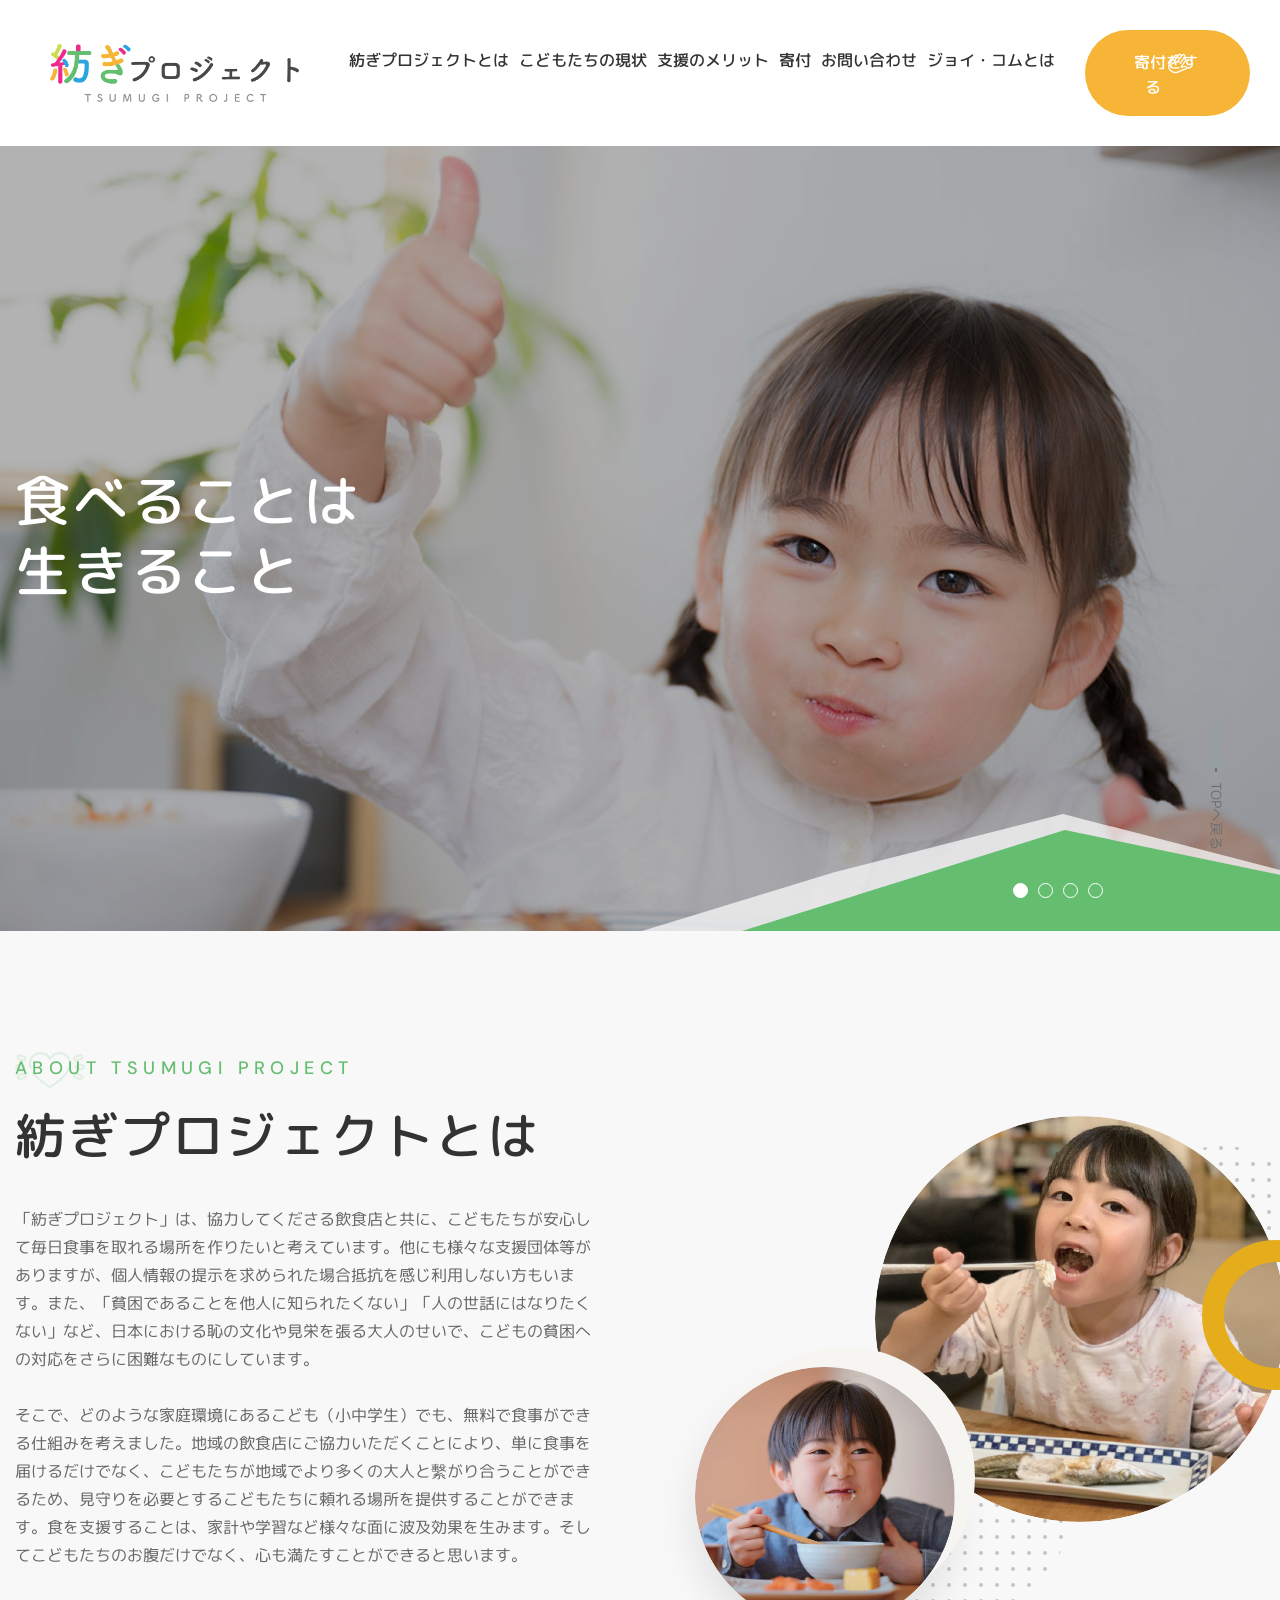
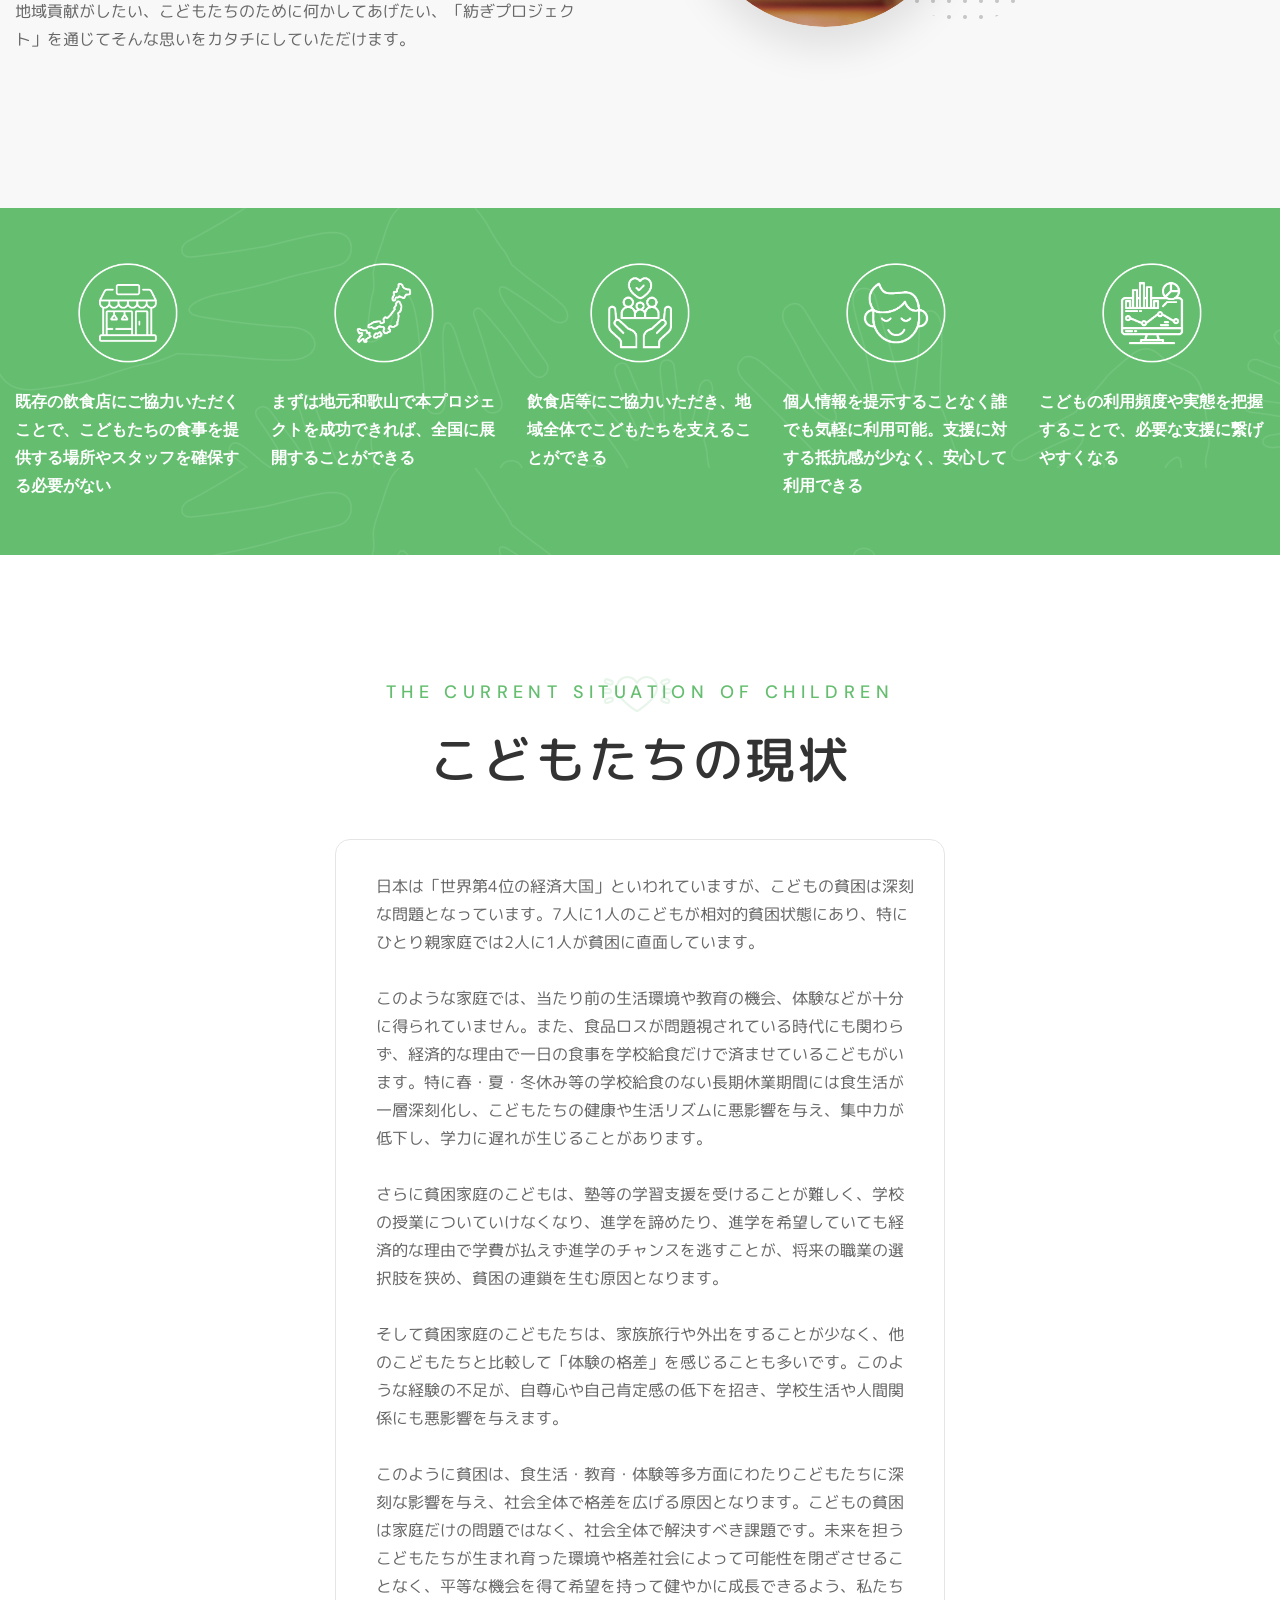
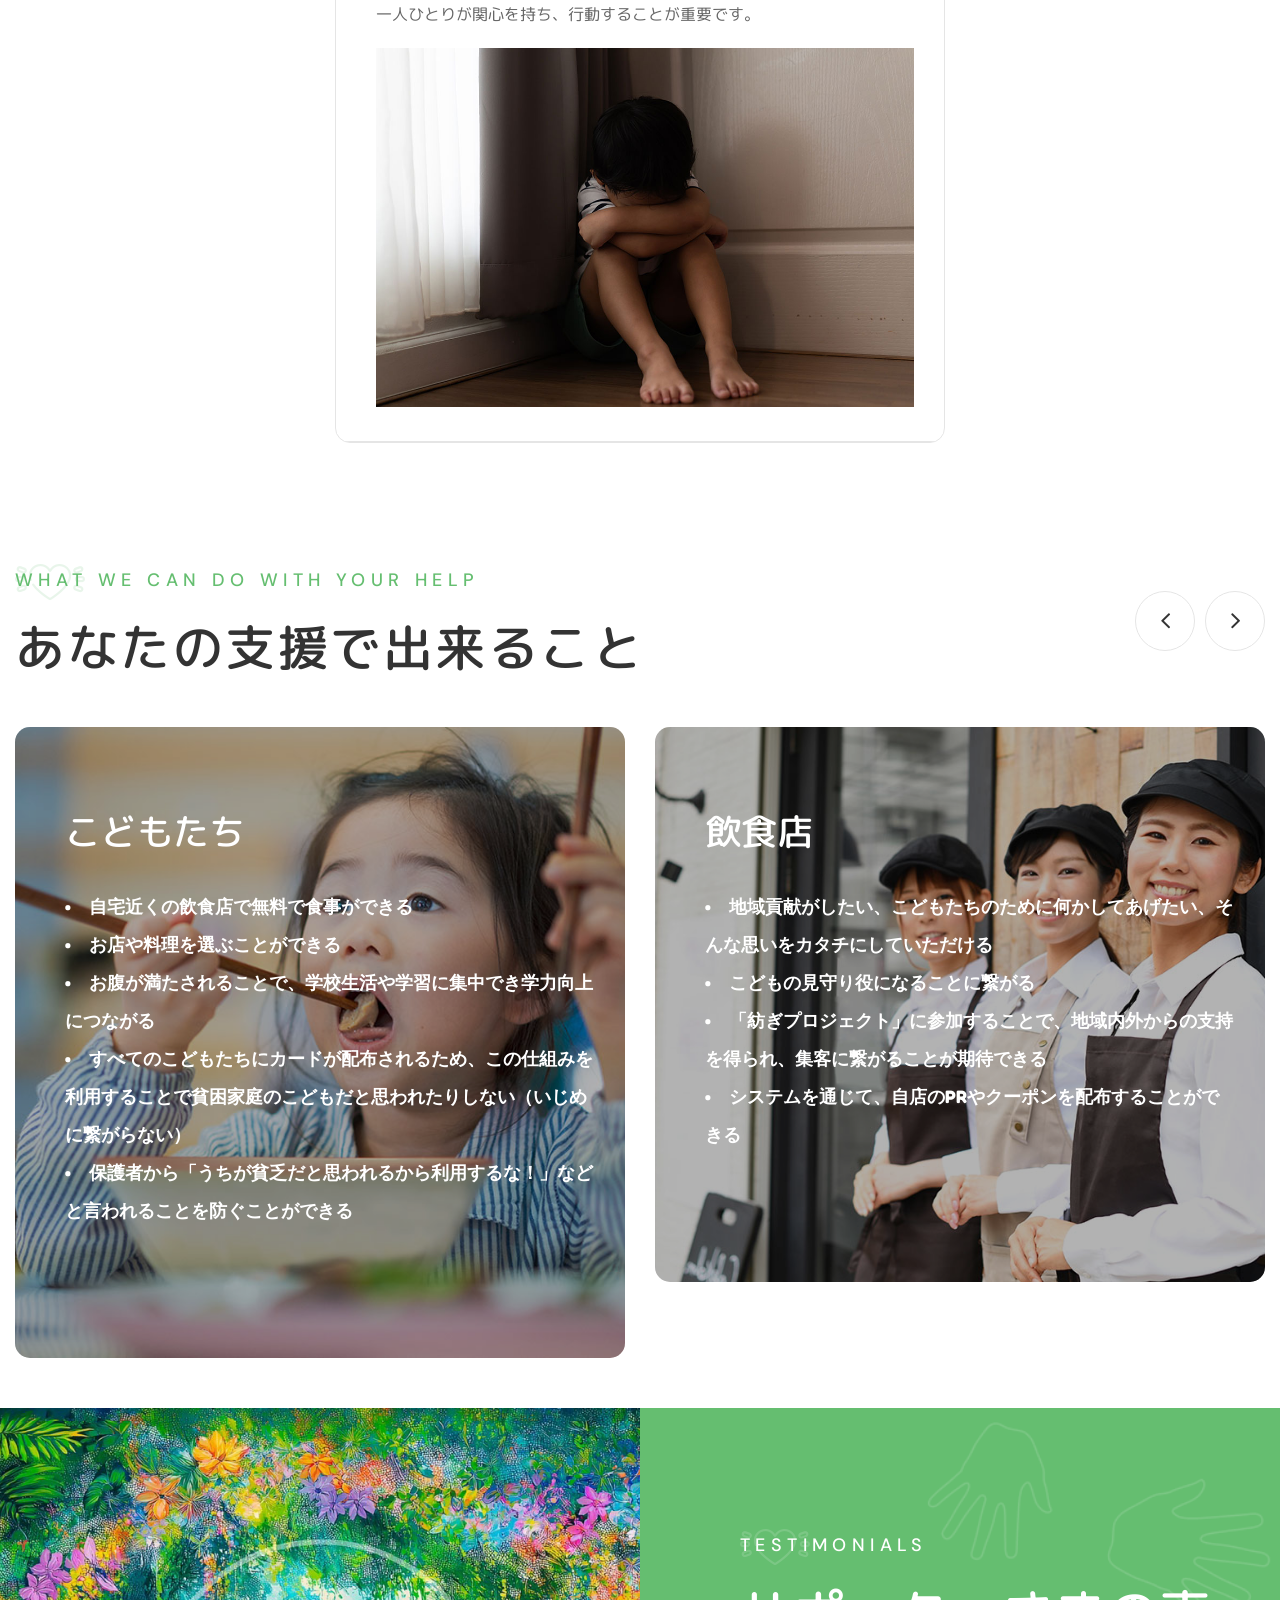
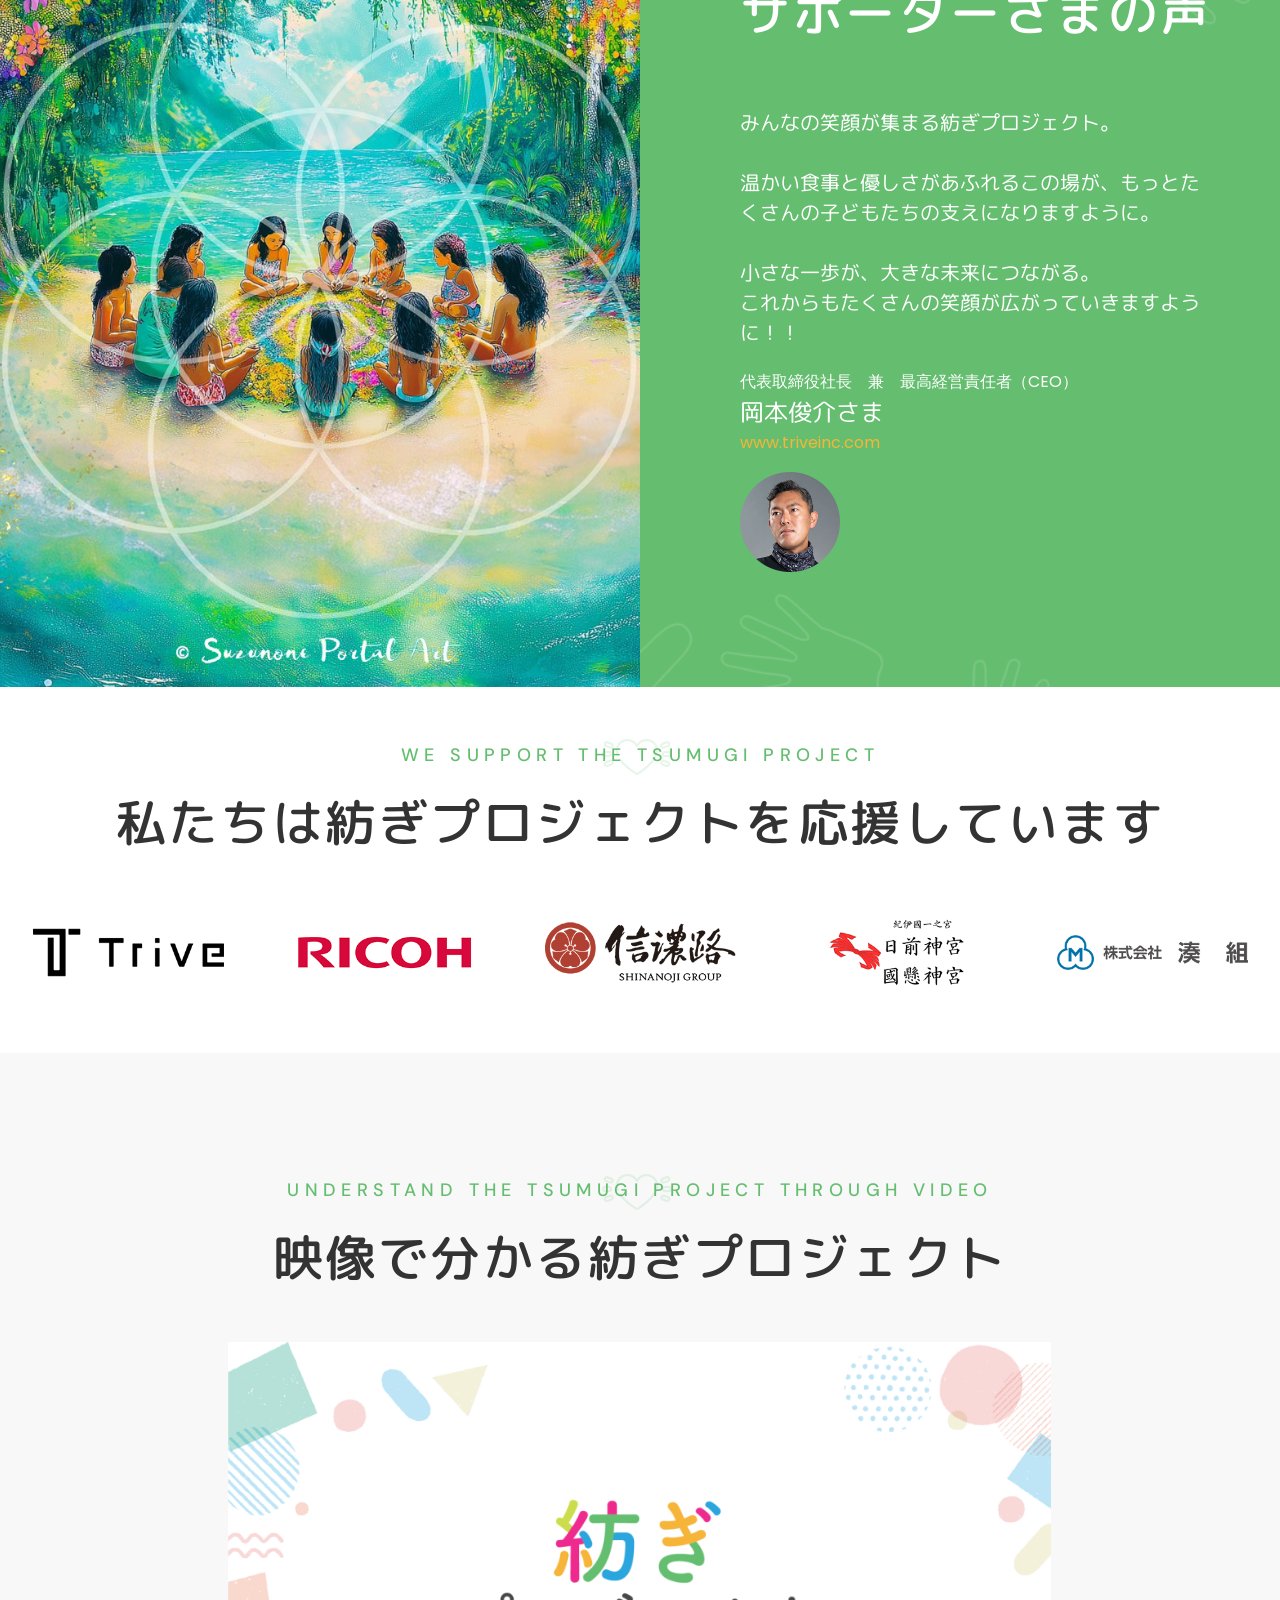
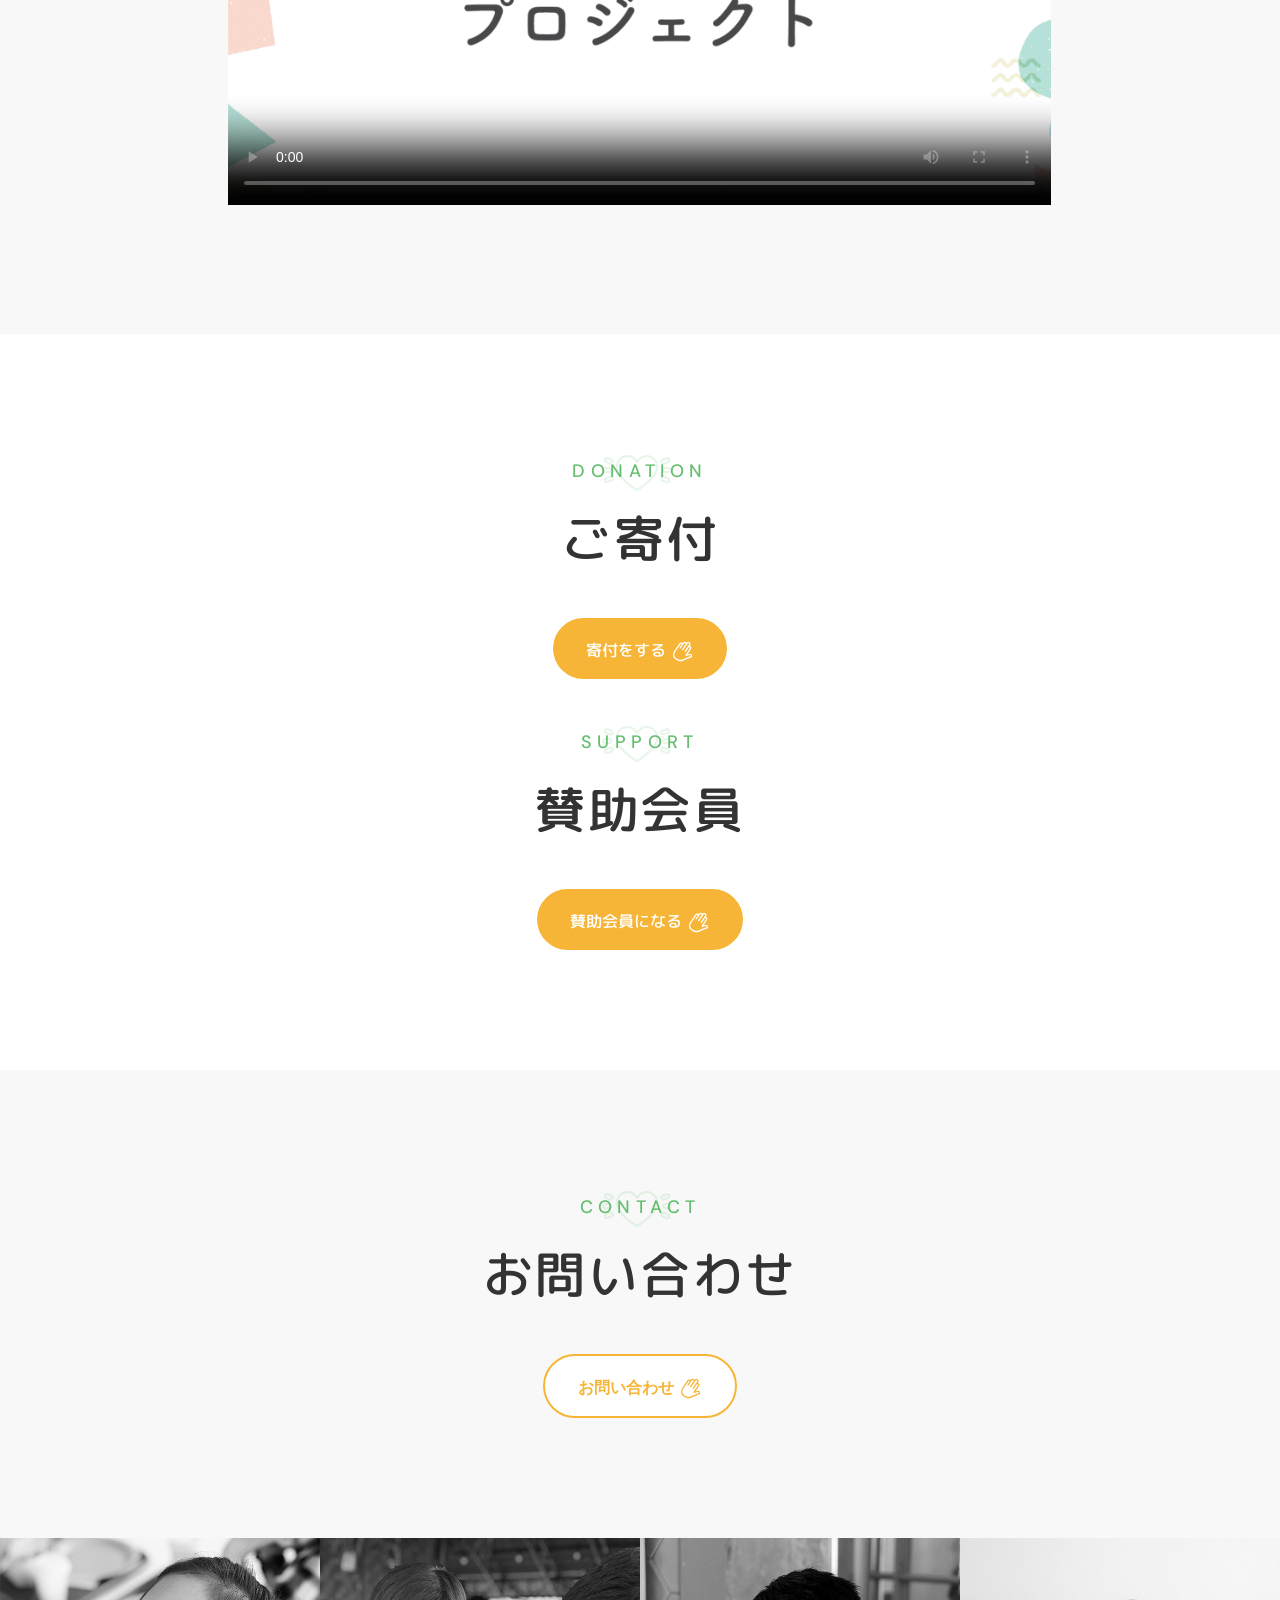
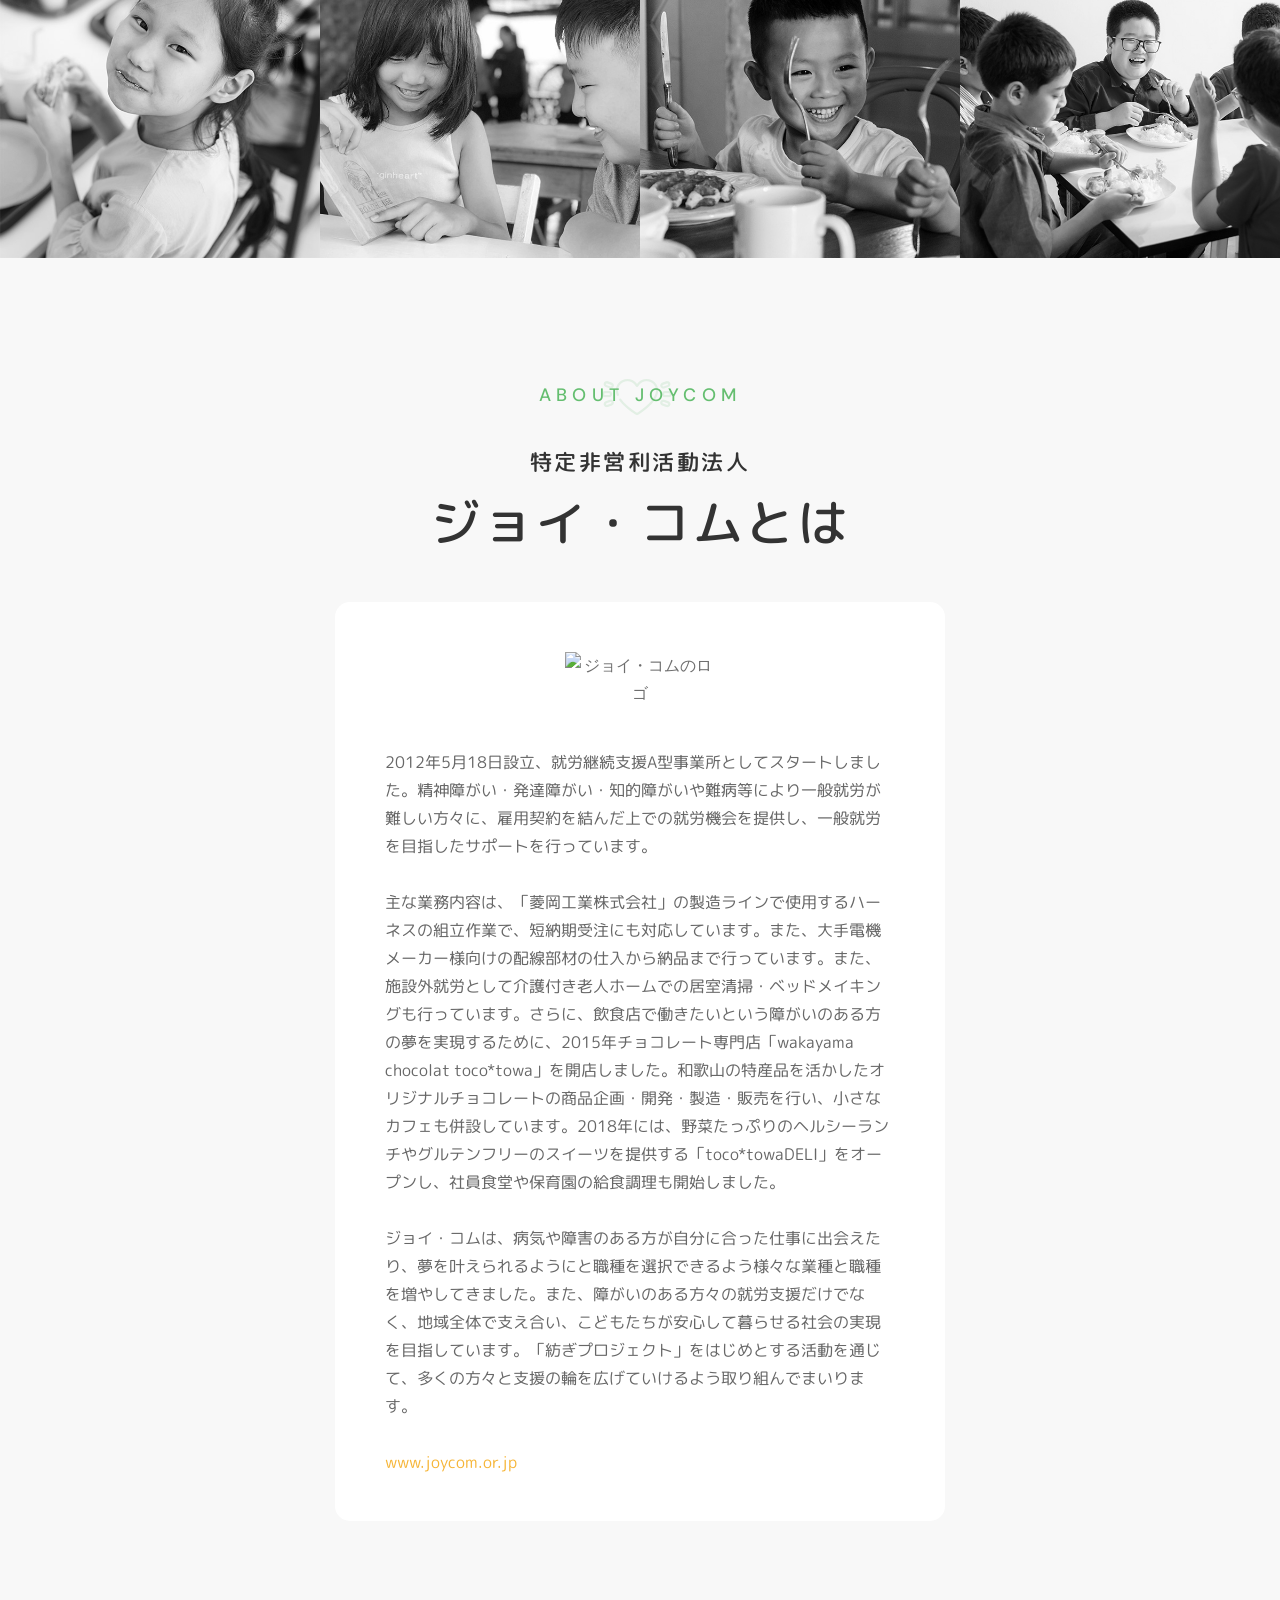
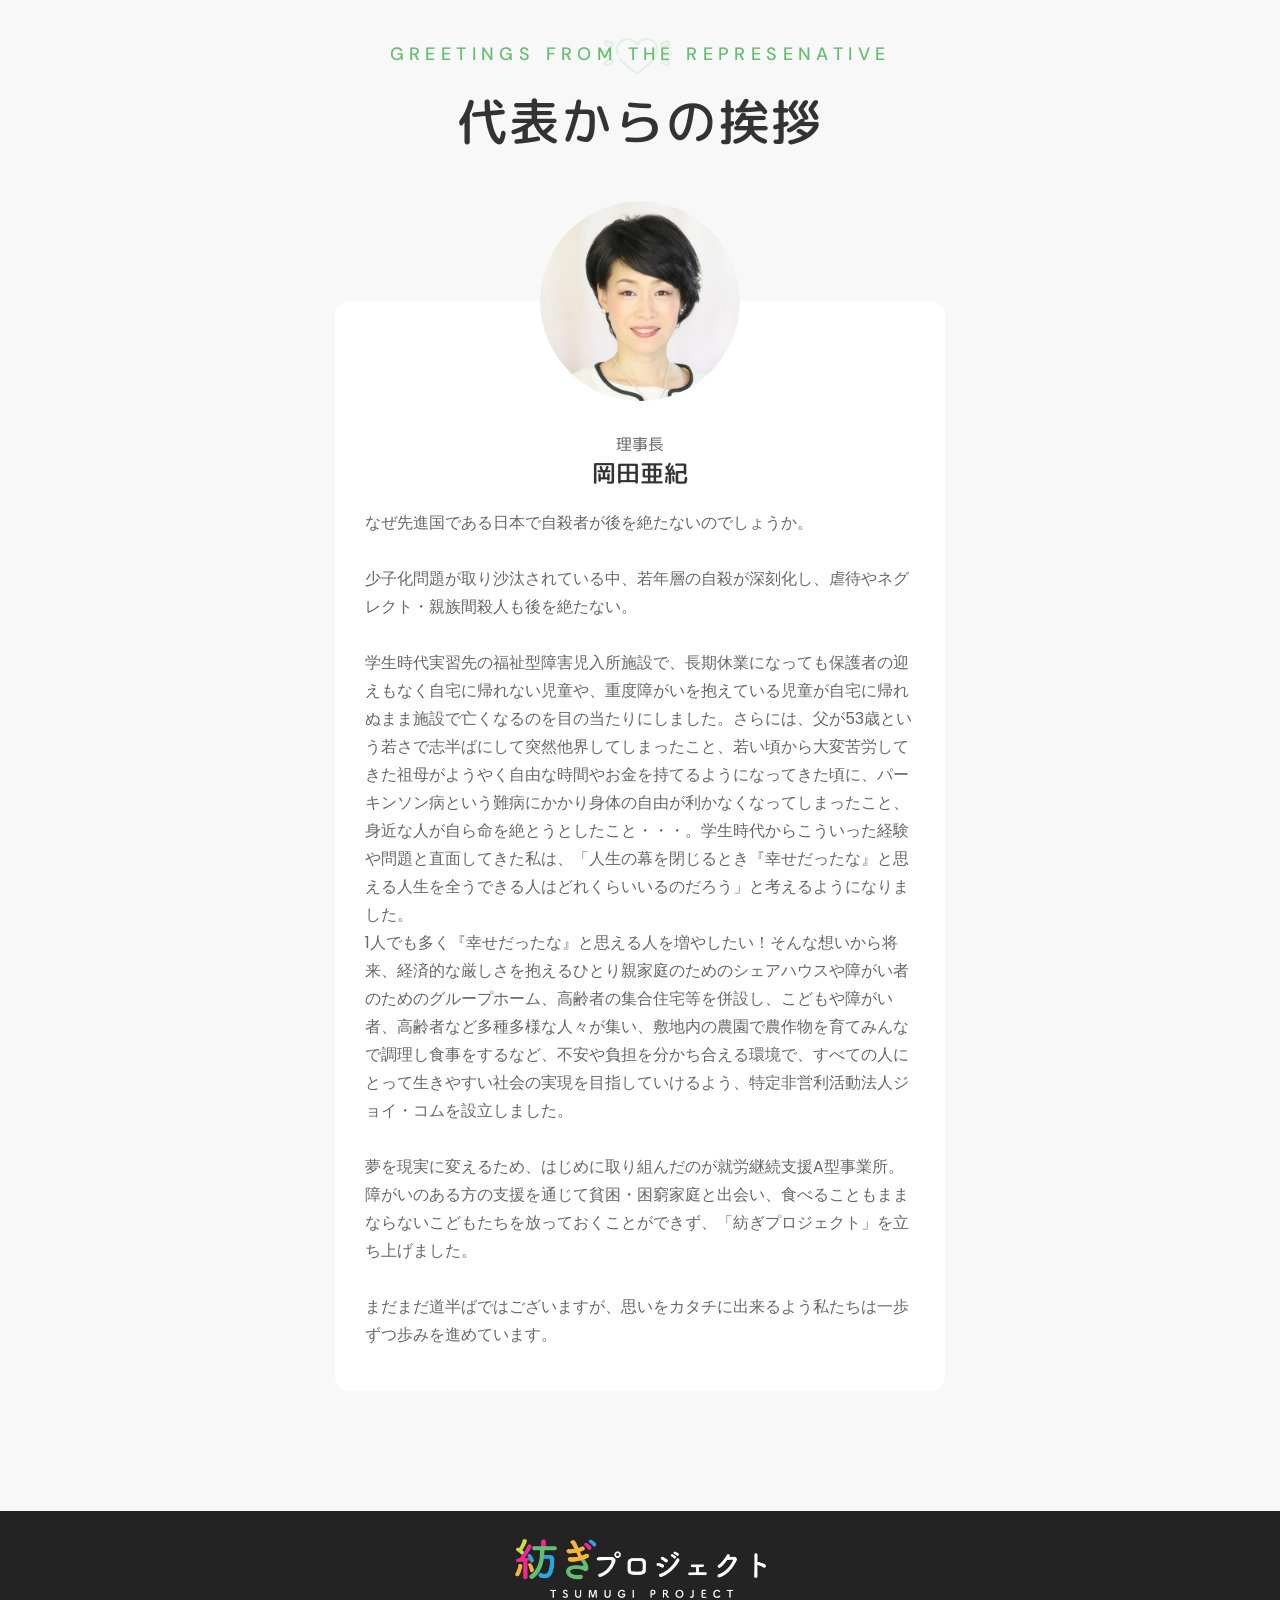
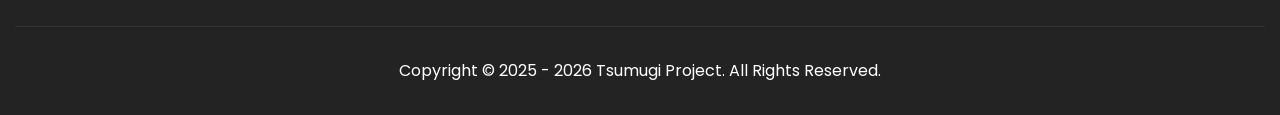
==== commit 9e6b5d13: "‘寄付とお問い合わせのセクションを分かる’" ====
--- a/index.html
+++ b/index.html
@@ -76,6 +76,9 @@
                                         <a href="#merit" class="jp-font">支援のメリット</a>
                                     </li>   
                                     <li>
+                                        <a href="#donation" class="jp-font">寄付</a>
+                                    </li> 
+                                    <li>
                                         <a href="#contact" class="jp-font">お問い合わせ</a>
                                     </li> 
                                     <li>
@@ -87,7 +90,7 @@
                         <ul class="nav-right">
                             <li class="btn-box">
                                 <button class="donate-box-btn theme-btn-one">
-                                    <a style="color: white;" href="https://forms.office.com/pages/responsepage.aspx?id=9W2mYrUeBU-QzkGUYWyk0Dt7UNPVWzdOmYSAiwlqzihUQjdTTzZOTEhSN1JSNFpBWVFCWTQxM040NC4u&origin=lprLink&route=shorturl&idchked=true">
+                                    <a style="color: white;" href="#donation">
                                         <span class="jp-font">寄付をする</span>
                                     </a>
                                 </button>
@@ -111,7 +114,7 @@
                             <ul class="nav-right">
                                 <li class="btn-box">
                                     <button class="donate-box-btn theme-btn-one">
-                                        <a style="color: white;" href="https://forms.office.com/pages/responsepage.aspx?id=9W2mYrUeBU-QzkGUYWyk0Dt7UNPVWzdOmYSAiwlqzihUQjdTTzZOTEhSN1JSNFpBWVFCWTQxM040NC4u&origin=lprLink&route=shorturl&idchked=true">
+                                        <a style="color: white;" href="#donation">
                                             <span class="jp-font">寄付をする</span>
                                         </a>
                                     </button>
@@ -631,9 +634,23 @@
                     <a href="https://www.smbc.co.jp/">
                         <img src="assets/images/clients/supporter-14.png" alt="三井住友銀行のロゴ">
                     </a>   
-                    <!-- <a href="https://www.kinokuni-shinkin.jp/">
+                    <a href="https://www.kinokuni-shinkin.jp/">
                         <img src="assets/images/clients/supporter-15.png" alt="きのくに信用金庫のロゴ">
-                    </a>              -->
+                    </a>      
+                    <a href="https://www.suzuki.co.jp/dealer/suzukimw/">
+                        <img src="assets/images/clients/supporter-16.png" alt="スズキモーター和歌山のロゴ">
+                    </a>  
+                    <a href="https://www.kiyobank.co.jp/">
+                        <img src="assets/images/clients/supporter-17.png" alt="紀陽銀行のロゴ">
+                    </a>   
+                    <a href="https://www.tv-wakayama.co.jp/">
+                        <img src="assets/images/clients/supporter-18.png" alt="テレビ和歌山のロゴ">
+                    </a>     
+                    <!-- <a href=""> -->
+                    <div class="logo-no-link">
+                        <img src="assets/images/clients/supporter-19.png" alt="株式会社カナリアのロゴ">
+                    </div>    
+                    <!-- </a>  -->      
                 </div>
 
                 <!-- For bigger screens -->
@@ -706,17 +723,34 @@
                             <img src="assets/images/clients/supporter-14.png" alt="三井住友銀行のロゴ">
                         </a> 
                     </figure>
-                    <!-- <figure class="clients-logo">
+                    <figure class="clients-logo">
                         <a href="https://www.kinokuni-shinkin.jp/">
                             <img src="assets/images/clients/supporter-15.png" alt="きのくに信用金庫のロゴ">
                         </a> 
-                    </figure> -->
+                    </figure>
+                    <figure class="clients-logo">
+                        <a href="https://www.suzuki.co.jp/dealer/suzukimw/">
+                            <img src="assets/images/clients/supporter-16.png" alt="スズキモーター和歌山のロゴ">
+                        </a> 
+                    </figure>
+                    <figure class="clients-logo">
+                        <a href="https://www.kiyobank.co.jp/">
+                            <img src="assets/images/clients/supporter-17.png" alt="紀陽銀行のロゴ">
+                        </a> 
+                    </figure>
+                    <figure class="clients-logo">
+                        <a href="https://www.tv-wakayama.co.jp">
+                            <img src="assets/images/clients/supporter-18.png" alt="テレビ和歌山のロゴ">
+                        </a> 
+                    </figure>
+                    <figure class="clients-logo">
+                        <img src="assets/images/clients/supporter-19.png" alt="株式会社カナリアのロゴ">
+                    </figure>
                 </div>
 
             </div>
         </section>
         <!-- clients-section end -->
-
 
         <!-- news-section -->
         <section class="news-section sec-pad">
@@ -737,9 +771,8 @@
         </section>
         <!-- news-section end -->
 
-
         <!-- cause-section -->
-        <section class="cause-section sec-pad" id="contact">
+        <section class="cause-section sec-pad" id="donation">
             <div class="auto-container">
                 <div class="sec-title centred mb_50">
                     <span class="sub-title">Donation</span>
@@ -750,7 +783,7 @@
                         <div class="cause-block-one wow fadeInUp animated" data-wow-delay="300ms" data-wow-duration="1500ms">
                             <li class="btn-box">
                                 <button class="donate-box-btn theme-btn-one">
-                                    <a style="color: white;" href="https://forms.office.com/pages/responsepage.aspx?id=9W2mYrUeBU-QzkGUYWyk0Dt7UNPVWzdOmYSAiwlqzihUQjdTTzZOTEhSN1JSNFpBWVFCWTQxM040NC4u&origin=lprLink&route=shorturl&idchked=true">
+                                    <a style="color: white;" href="https://tsumugi-project.trivecs.jp/donation">
                                         <span class="jp-font">寄付をする</span>
                                     </a>
                                 </button>
@@ -761,14 +794,38 @@
             </div>
             <div class="auto-container" style="margin-top: 50px;">
                 <div class="sec-title centred mb_50">
-                    <span class="sub-title">Contact</span>
-                    <h2 class="jp-font">お問い合わせ</h2>
+                    <span class="sub-title">Support</span>
+                    <h2 class="jp-font">賛助会員</h2>
                 </div>
                 <div class="row clearfix" style="justify-content: center;">
                     <div class="col-lg-6 col-md-6 col-sm-12 cause-block" style="text-align: center;">
                         <div class="cause-block-one wow fadeInUp animated" data-wow-delay="300ms" data-wow-duration="1500ms">
                             <li class="btn-box">
-                                <button class="donate-box-btn theme-btn-one" style="color: var(--main-color) !important; border: 2px solid var(--main-color); background: none;">
+                                <button class="donate-box-btn theme-btn-one">
+                                    <a style="color: white;" href="https://tsumugi-project.trivecs.jp/donation">
+                                        <span class="jp-font">賛助会員になる</span>
+                                    </a>
+                                </button>
+                            </li>
+                        </div>
+                    </div>
+                </div>
+            </div>
+        </section>
+        <!-- cause-section end -->
+
+        <!-- cause-section -->
+        <section class="cause-section sec-pad contact-section" id="contact">
+            <div class="auto-container">
+                <div class="sec-title centred mb_50">
+                    <span class="sub-title">Contact</span>
+                    <h2 class="jp-font">お問い合わせ</h2>
+                </div>
+                <div class="row clearfix" style="justify-content: center;">
+                    <div class="col-lg-6 col-md-6 col-sm-12 cause-block" style="text-align: center;">
+                        <div class="cause-block-one wow fadeInUp animated" data-wow-delay="300ms" data-wow-duration="1500ms">
+                            <li class="btn-box">
+                                <button class="donate-box-btn theme-btn-one" style="color: var(--main-color) !important; border: 2px solid var(--main-color); background: white;">
                                     <a style="color: var(--main-color);" href="https://forms.office.com/Pages/ResponsePage.aspx?id=9W2mYrUeBU-QzkGUYWyk0Dt7UNPVWzdOmYSAiwlqzihUMTBGTkUyNFk4QUc3UEU2QU1KMk1VUjJXVy4u">
                                         <span>お問い合わせ</span>
                                     </a>
--- a/assets/css/style.css
+++ b/assets/css/style.css
@@ -8375,4 +8375,15 @@
 
 .team-block-one .inner-box .lower-content .inner {
   padding-top: 130px;
+}
+
+
+
+
+html {
+  scroll-behavior: smooth
+}
+
+.contact-section {
+  background: #f8f8f8;
 }
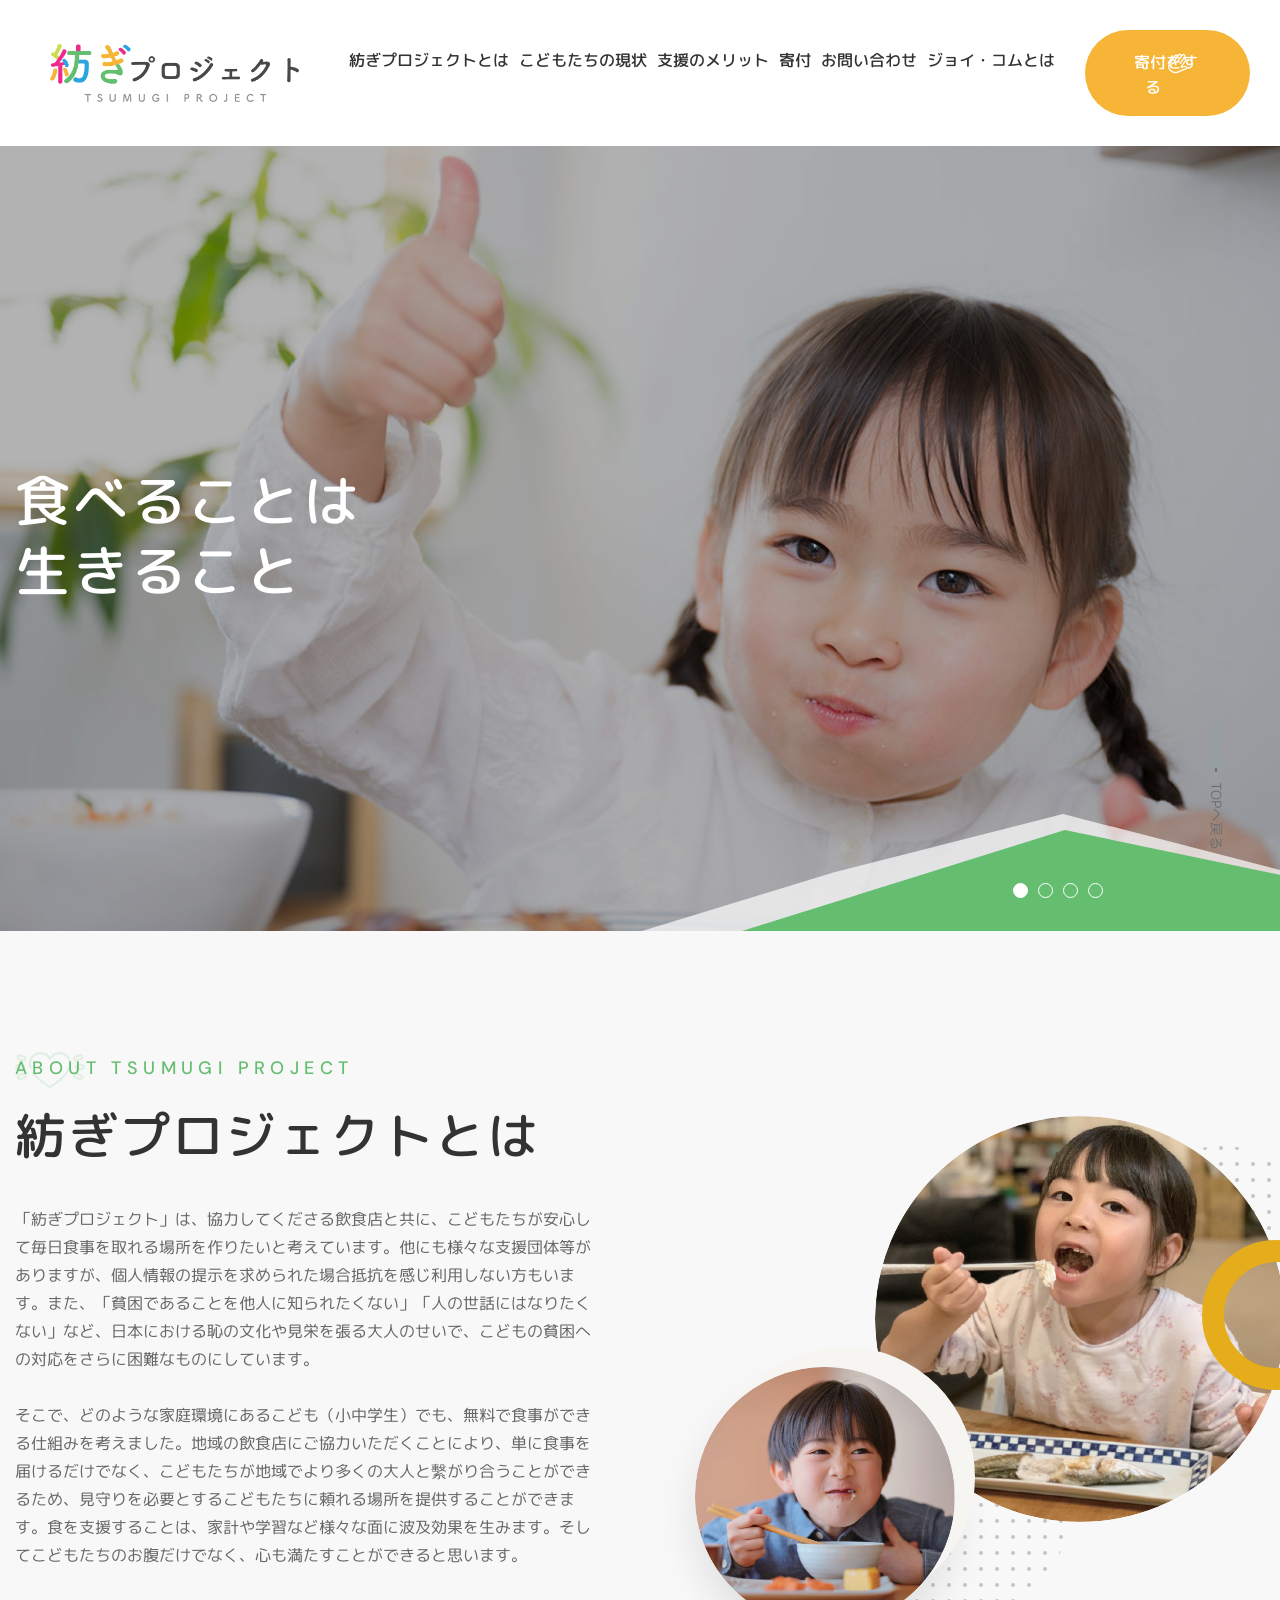
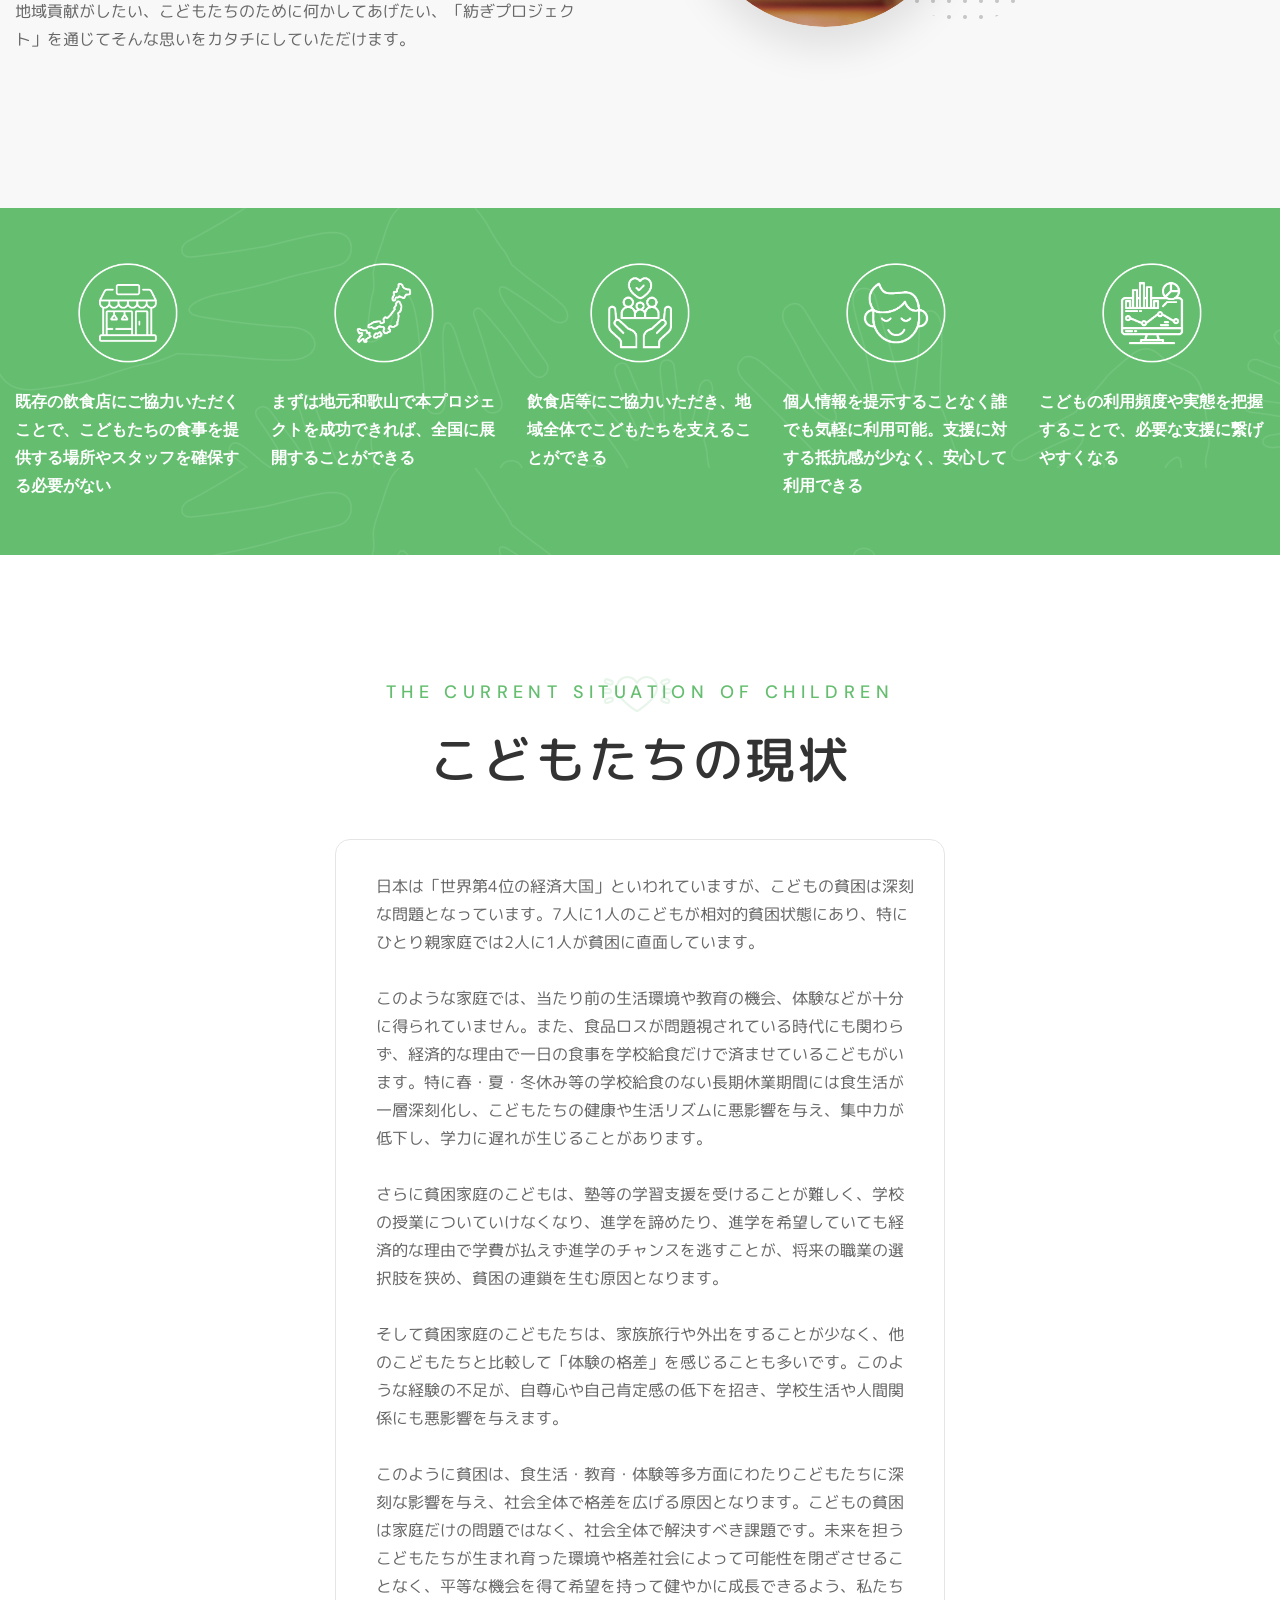
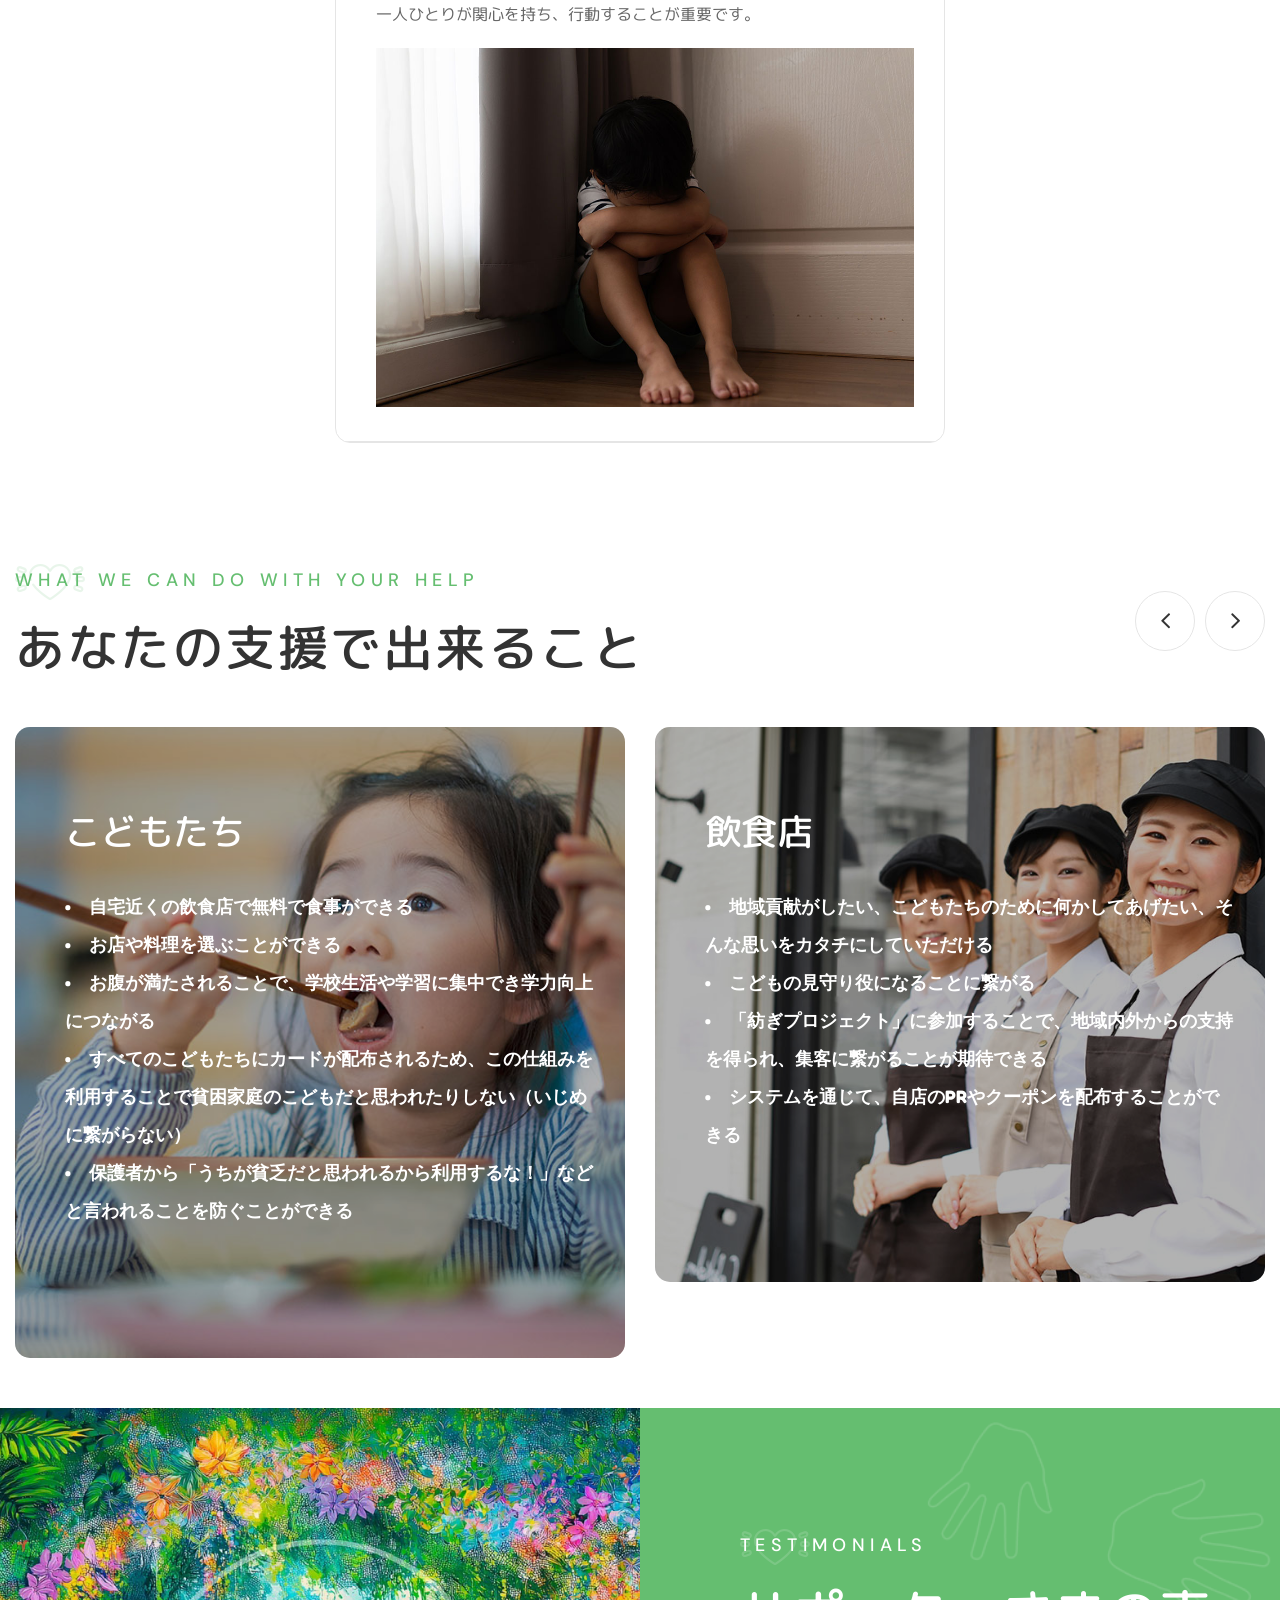
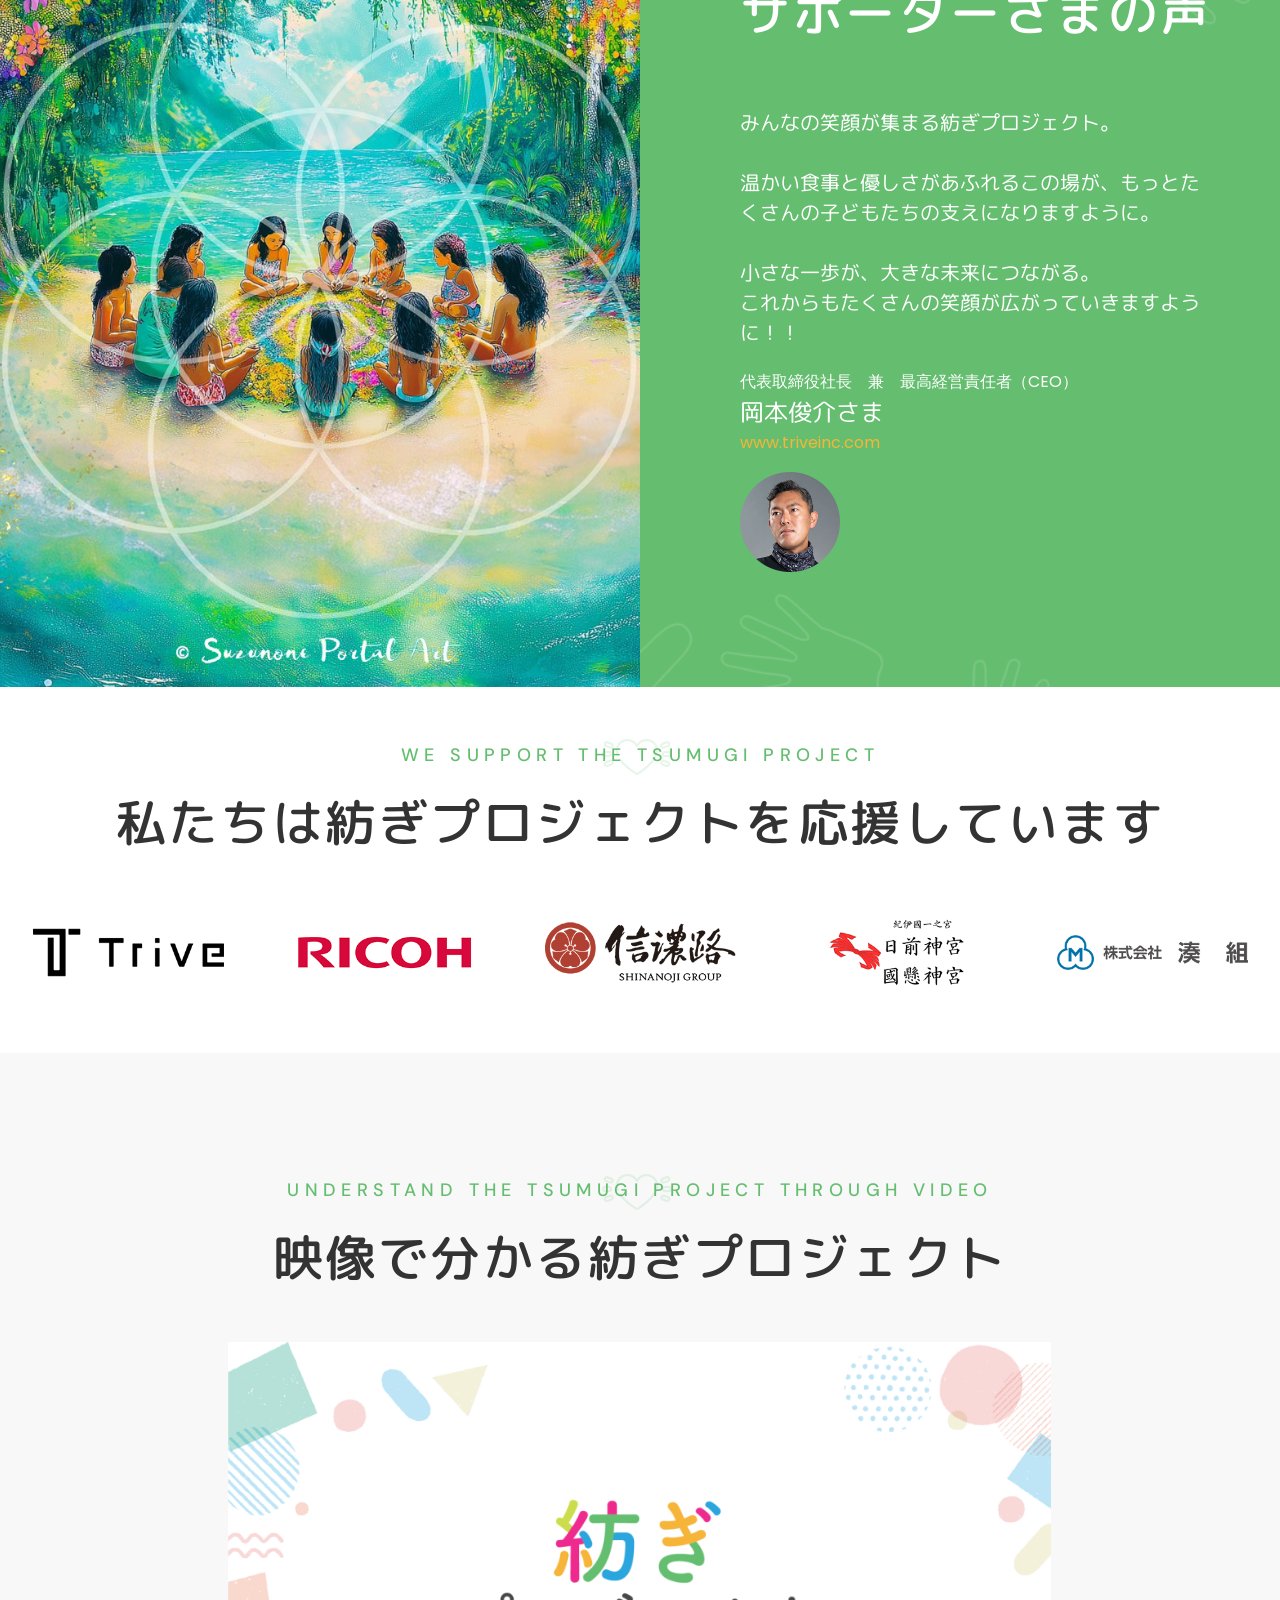
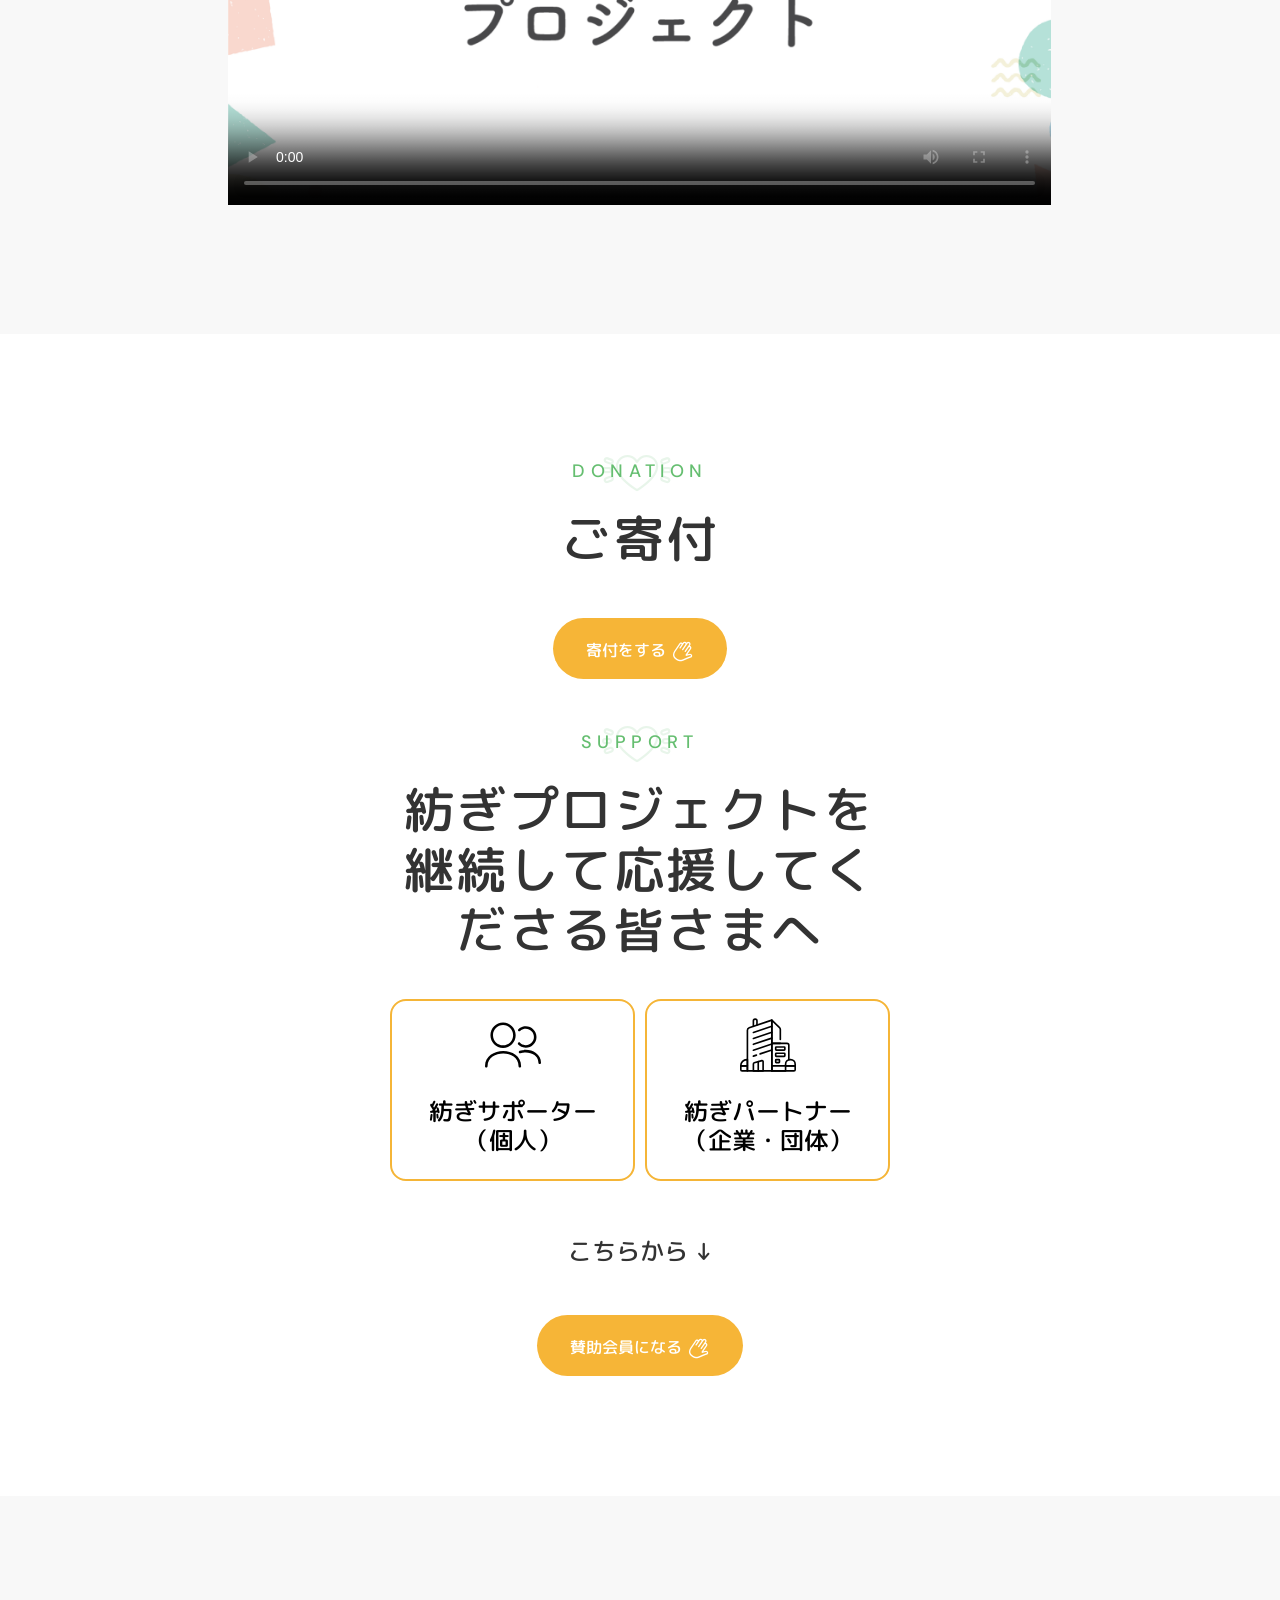
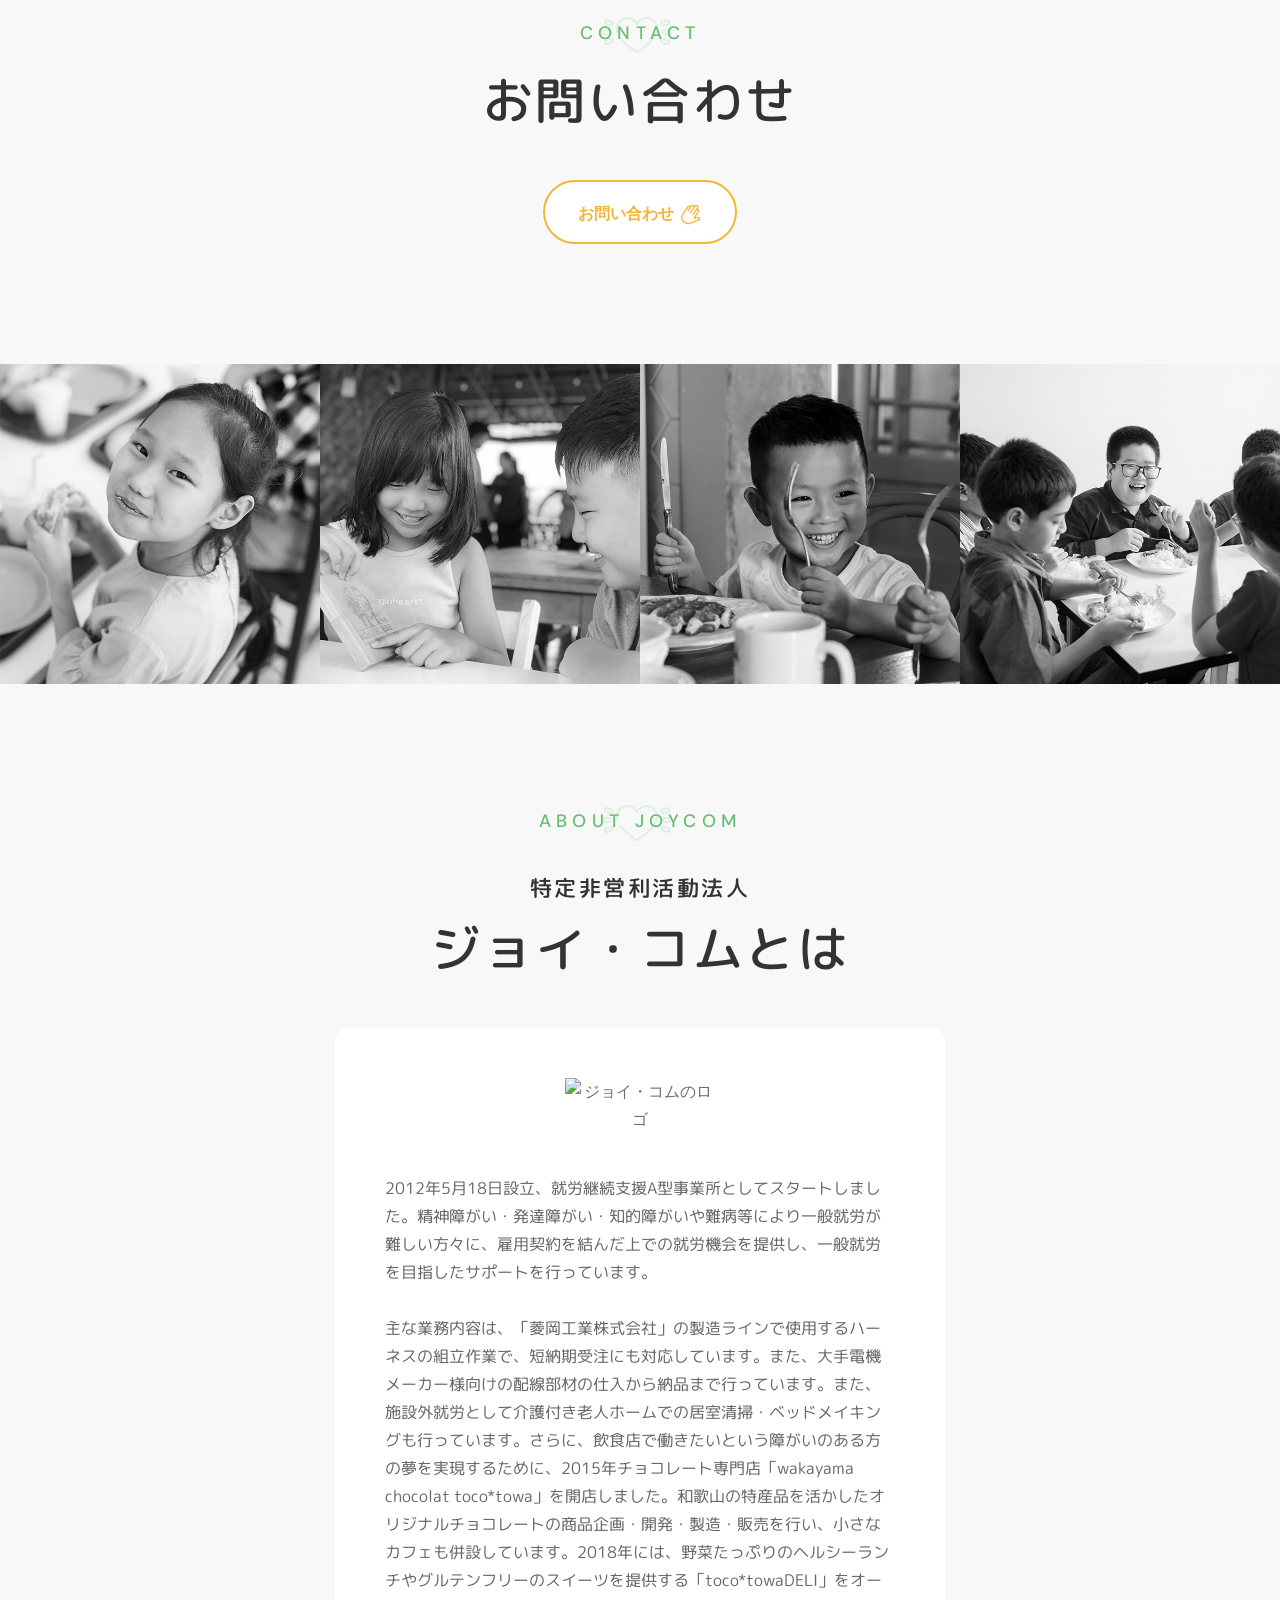
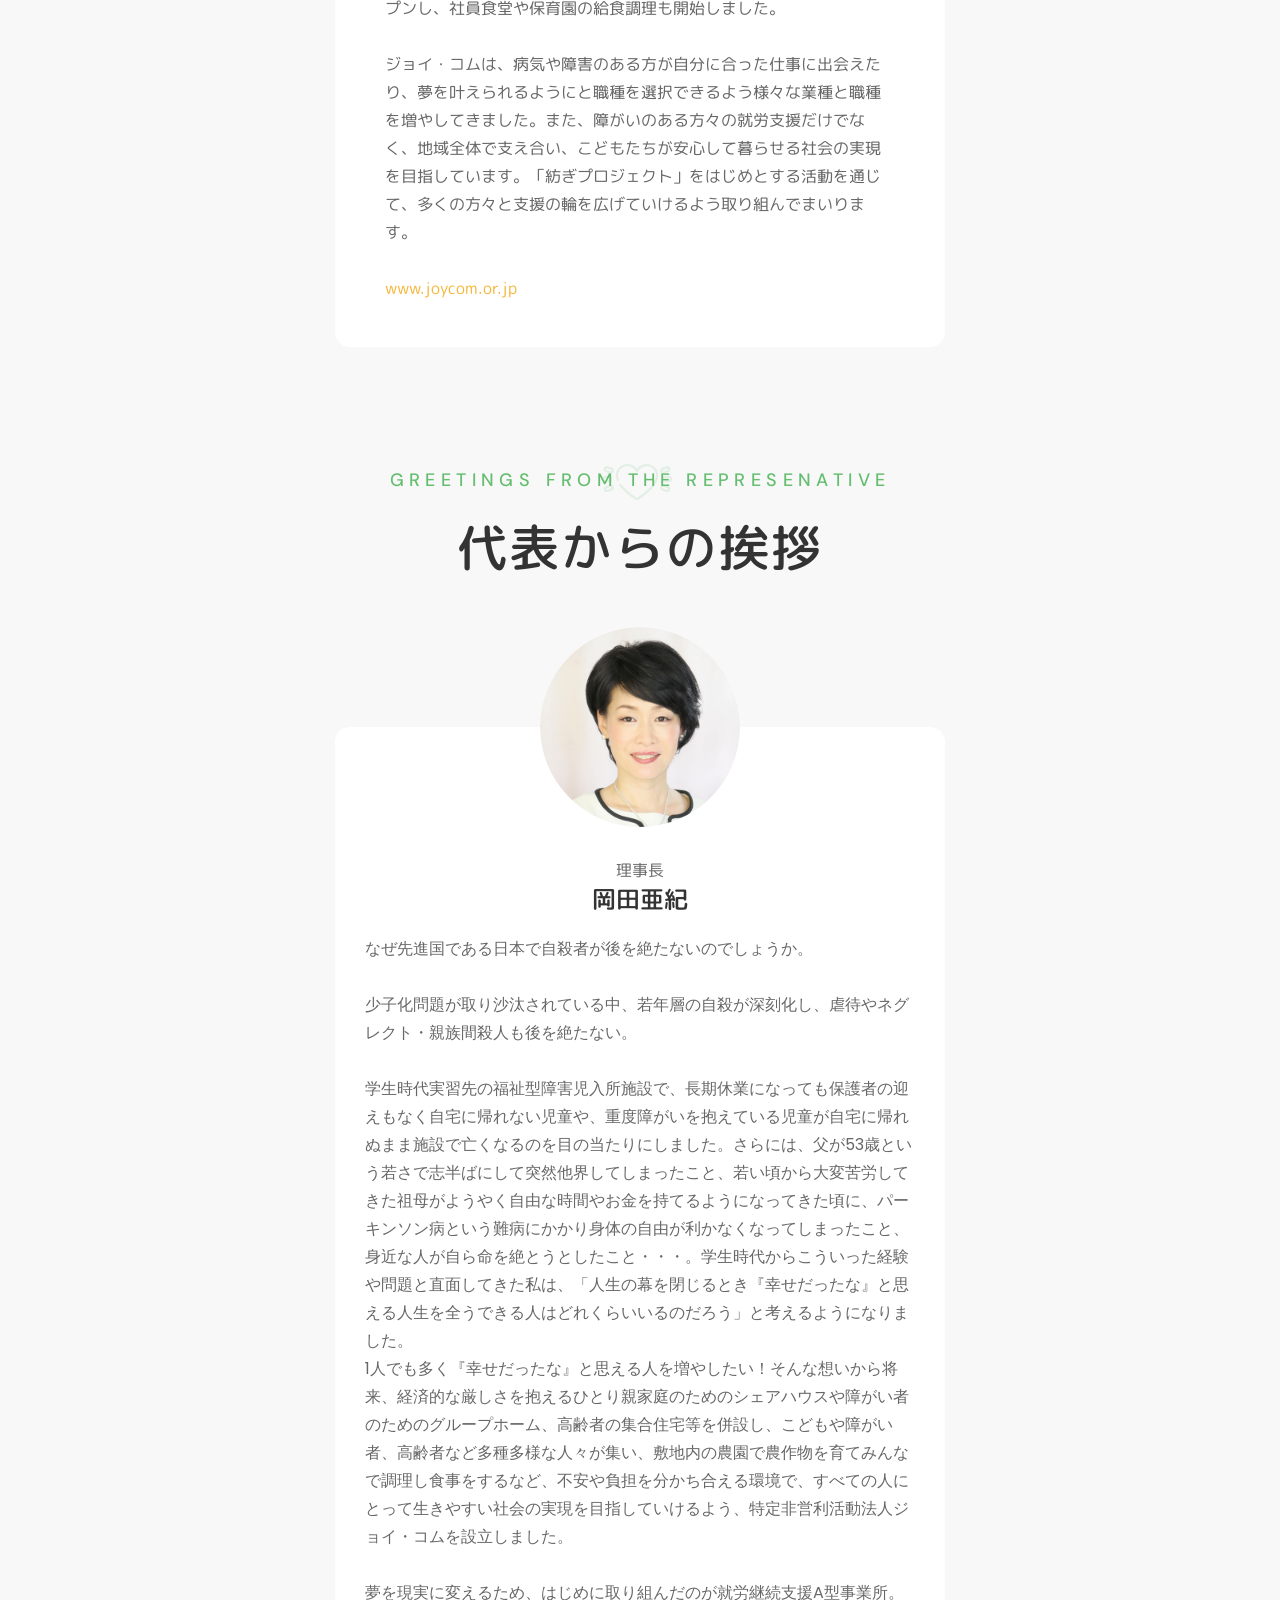
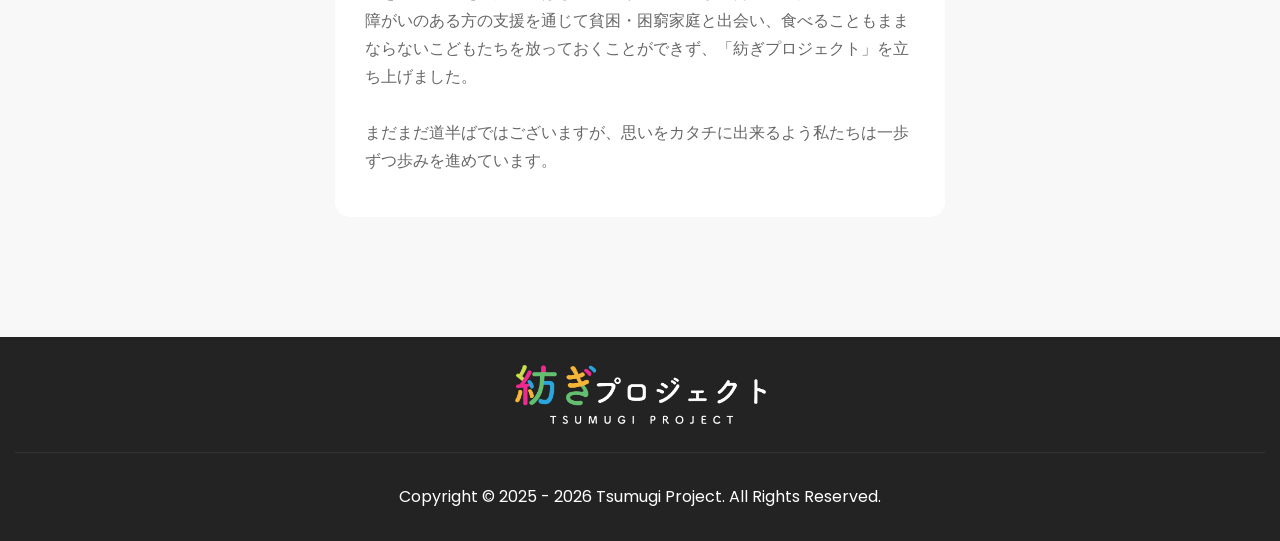
==== commit 284441bc: "‘テキストを追加’" ====
--- a/index.html
+++ b/index.html
@@ -795,7 +795,19 @@
             <div class="auto-container" style="margin-top: 50px;">
                 <div class="sec-title centred mb_50">
                     <span class="sub-title">Support</span>
-                    <h2 class="jp-font">賛助会員</h2>
+                    <!-- <h2 class="jp-font">賛助会員</h2> -->
+                    <h2 class="jp-font mw-500">紡ぎプロジェクトを継続して応援してくださる皆さまへ</h2>
+                    <div class="supporters-all">
+                        <div class="supporters-1"> 
+                            <img src="assets/images/resource/individual.svg">
+                            <h3 class="jp-font-sm-1 mw-500">紡ぎサポーター（個人）</h3>
+                        </div>
+                        <div class="supporters-1"> 
+                            <img src="assets/images/resource/group.svg">
+                            <h3 class="jp-font-sm-1 mw-500">紡ぎパートナー（企業・団体）</h3>
+                        </div>
+                    </div>
+                    <h3 class="jp-font-sm-2 mw-500">こちらから ↓</h3>
                 </div>
                 <div class="row clearfix" style="justify-content: center;">
                     <div class="col-lg-6 col-md-6 col-sm-12 cause-block" style="text-align: center;">
--- a/assets/css/style.css
+++ b/assets/css/style.css
@@ -8386,4 +8386,68 @@
 
 .contact-section {
   background: #f8f8f8;
+}
+
+.sec-title h2.mw-500 {
+  max-width: 500px;
+  margin: 0 auto;
+}
+
+.supporters-all {
+  display: flex;
+  flex-direction: column;
+  margin-top: 1.5rem;
+}
+
+.supporters-all .supporters-1 {
+ display: flex;
+  flex-direction: column;
+  border: 2px solid #f5b537;
+  border-radius: 1rem;
+  margin: 0 0 1rem 0;
+}
+
+.supporters-all .supporters-1 img {
+  width: 5rem;
+  margin: 1rem auto 0 auto;
+}
+
+.supporters-all .supporters-1 .jp-font-sm-1 {
+  font-family: "M PLUS Rounded 1c", serif !important;
+  font-weight: 500 !important;
+  font-size: 1.5rem;
+  color: #f5b537;
+  margin: 1.5rem;
+  color: black;
+}
+
+.jp-font-sm-2 {
+  font-family: "M PLUS Rounded 1c", serif !important;
+  font-weight: 500 !important;
+  font-size: 1.5rem;
+  margin-top: 2.5rem;
+}
+
+@media (min-width: 500px) {
+  .supporters-all {
+    flex-direction: row;
+    justify-content: space-between;
+    max-width: 500px;
+    margin: 0 auto;
+    margin-top: 1.5rem;
+  }
+
+  .supporters-all .supporters-1 {
+    width: 49%;
+    margin: 1rem 0px;
+  }
+
+  .supporters-all .supporters-1 img {
+    width: 3.5rem;
+    margin: 1rem auto 0 auto;
+  }
+
+  .jp-font-sm-2 {
+    margin-top: 2.5rem;
+  }
 }
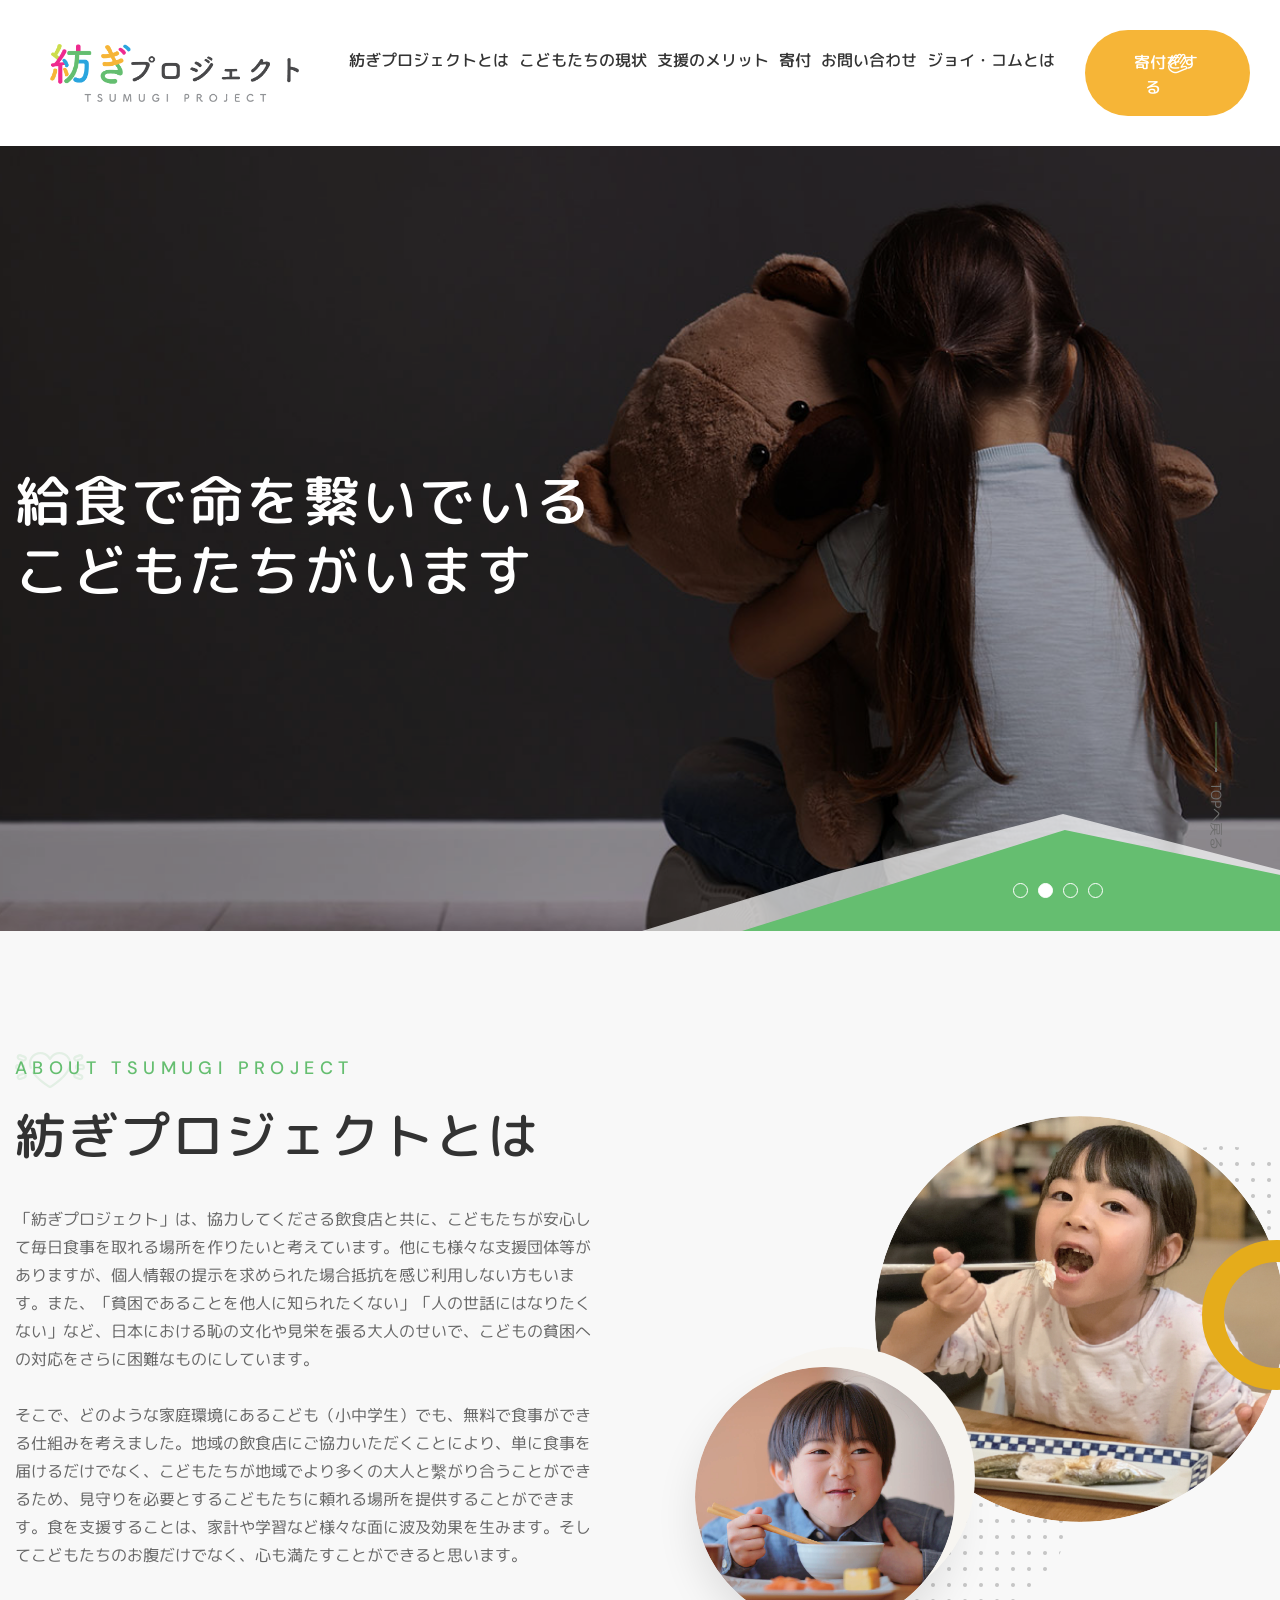
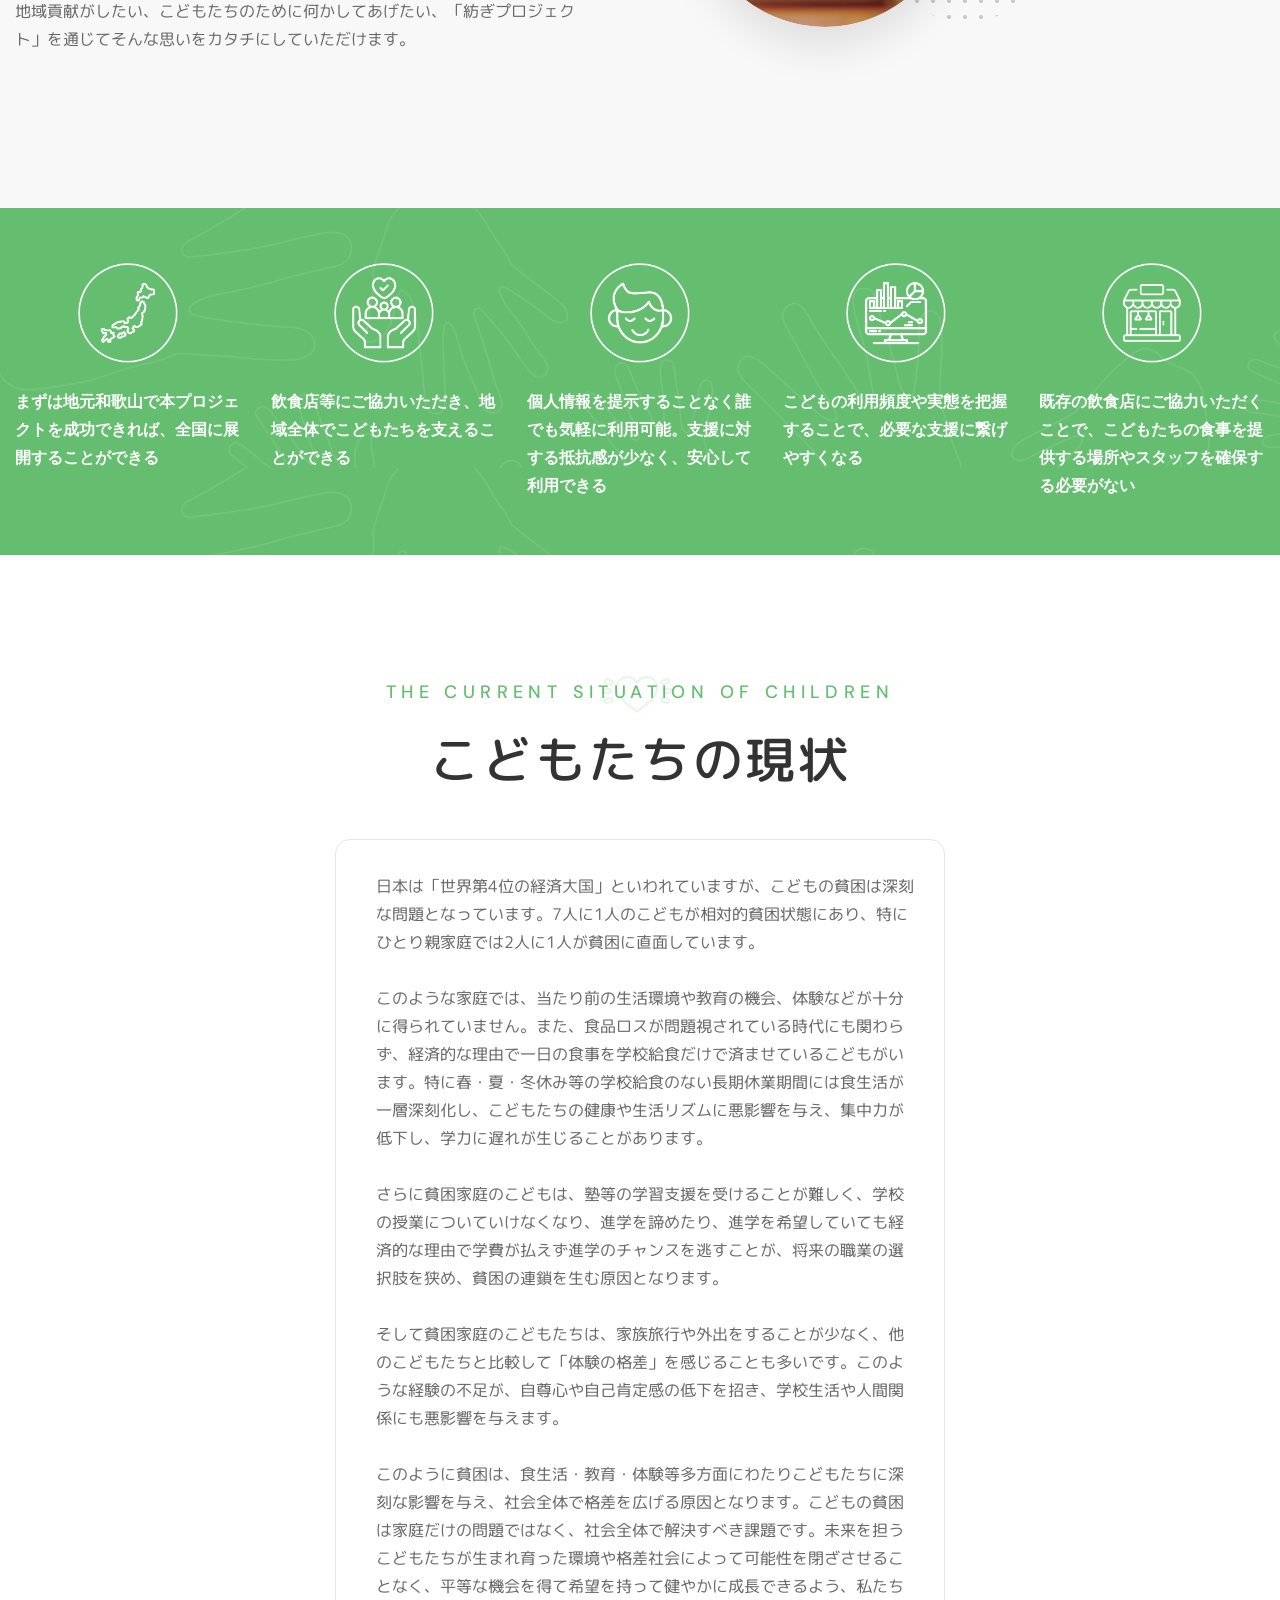
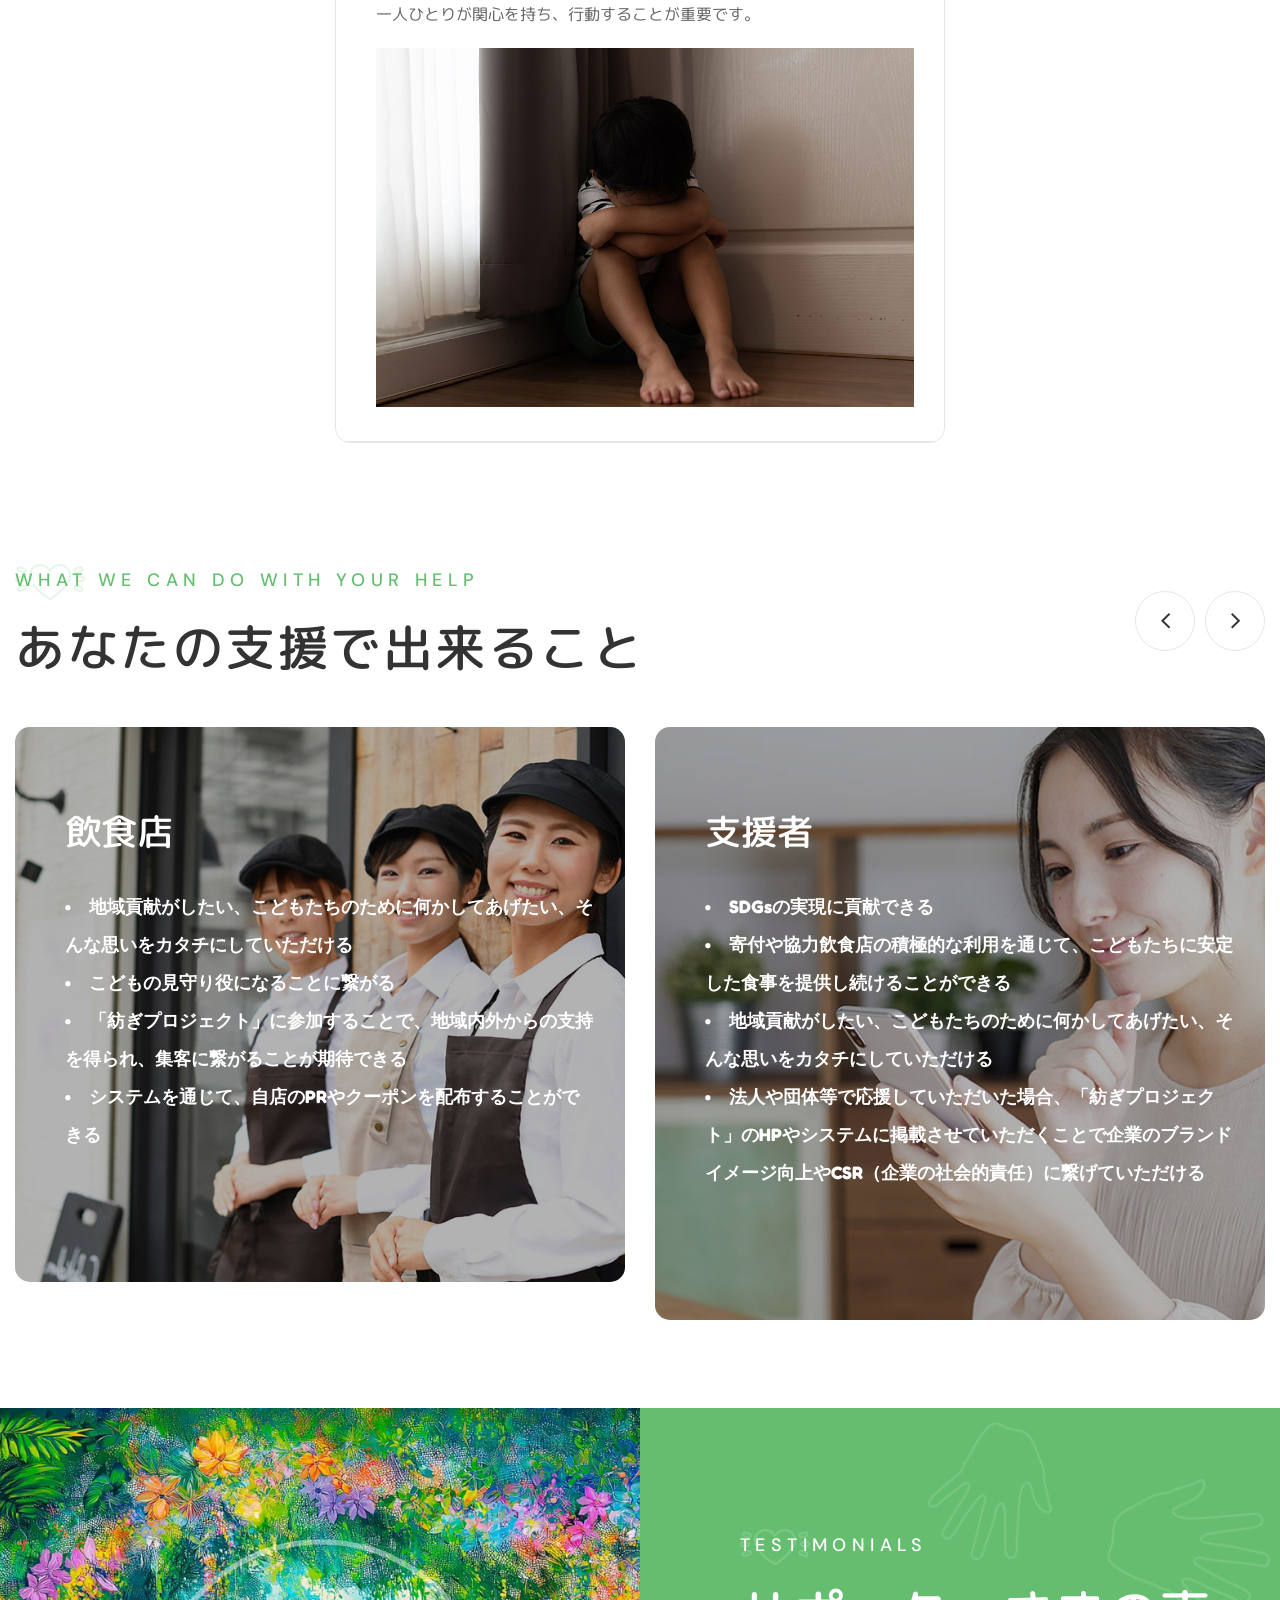
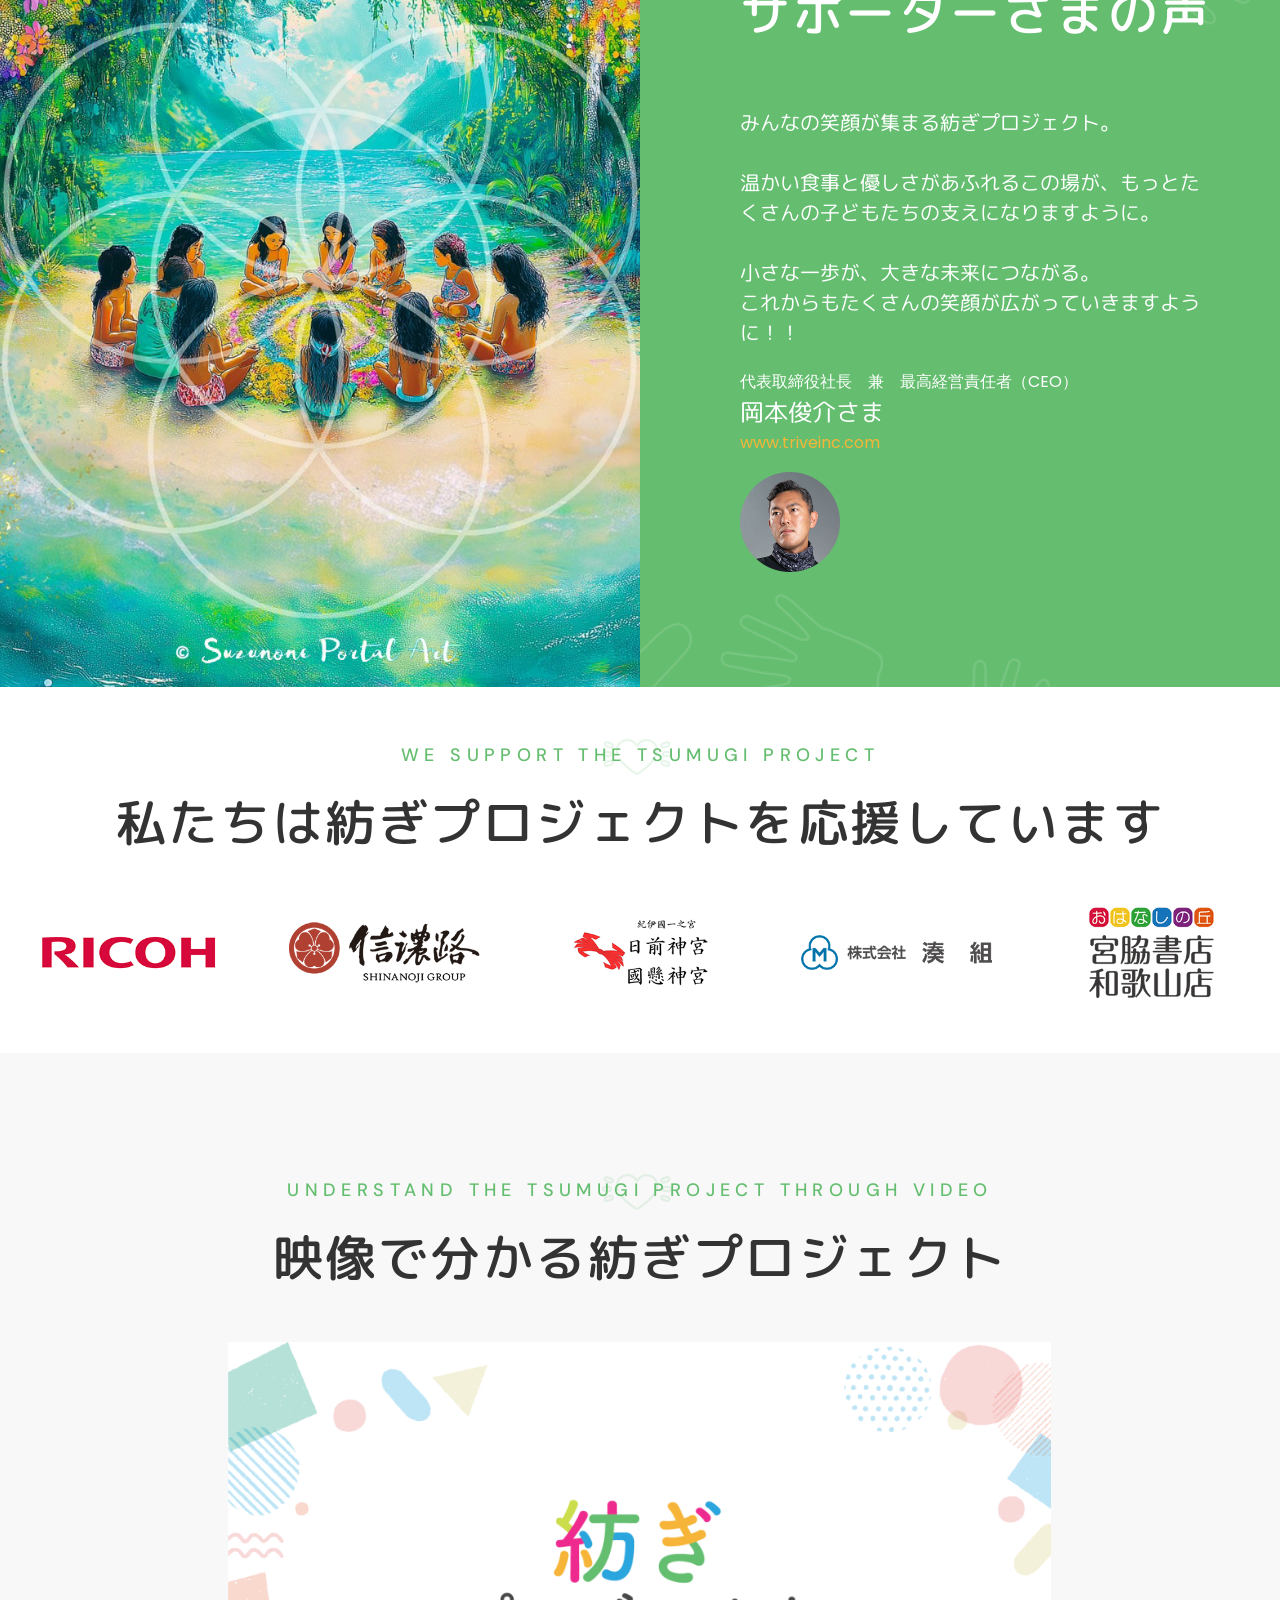
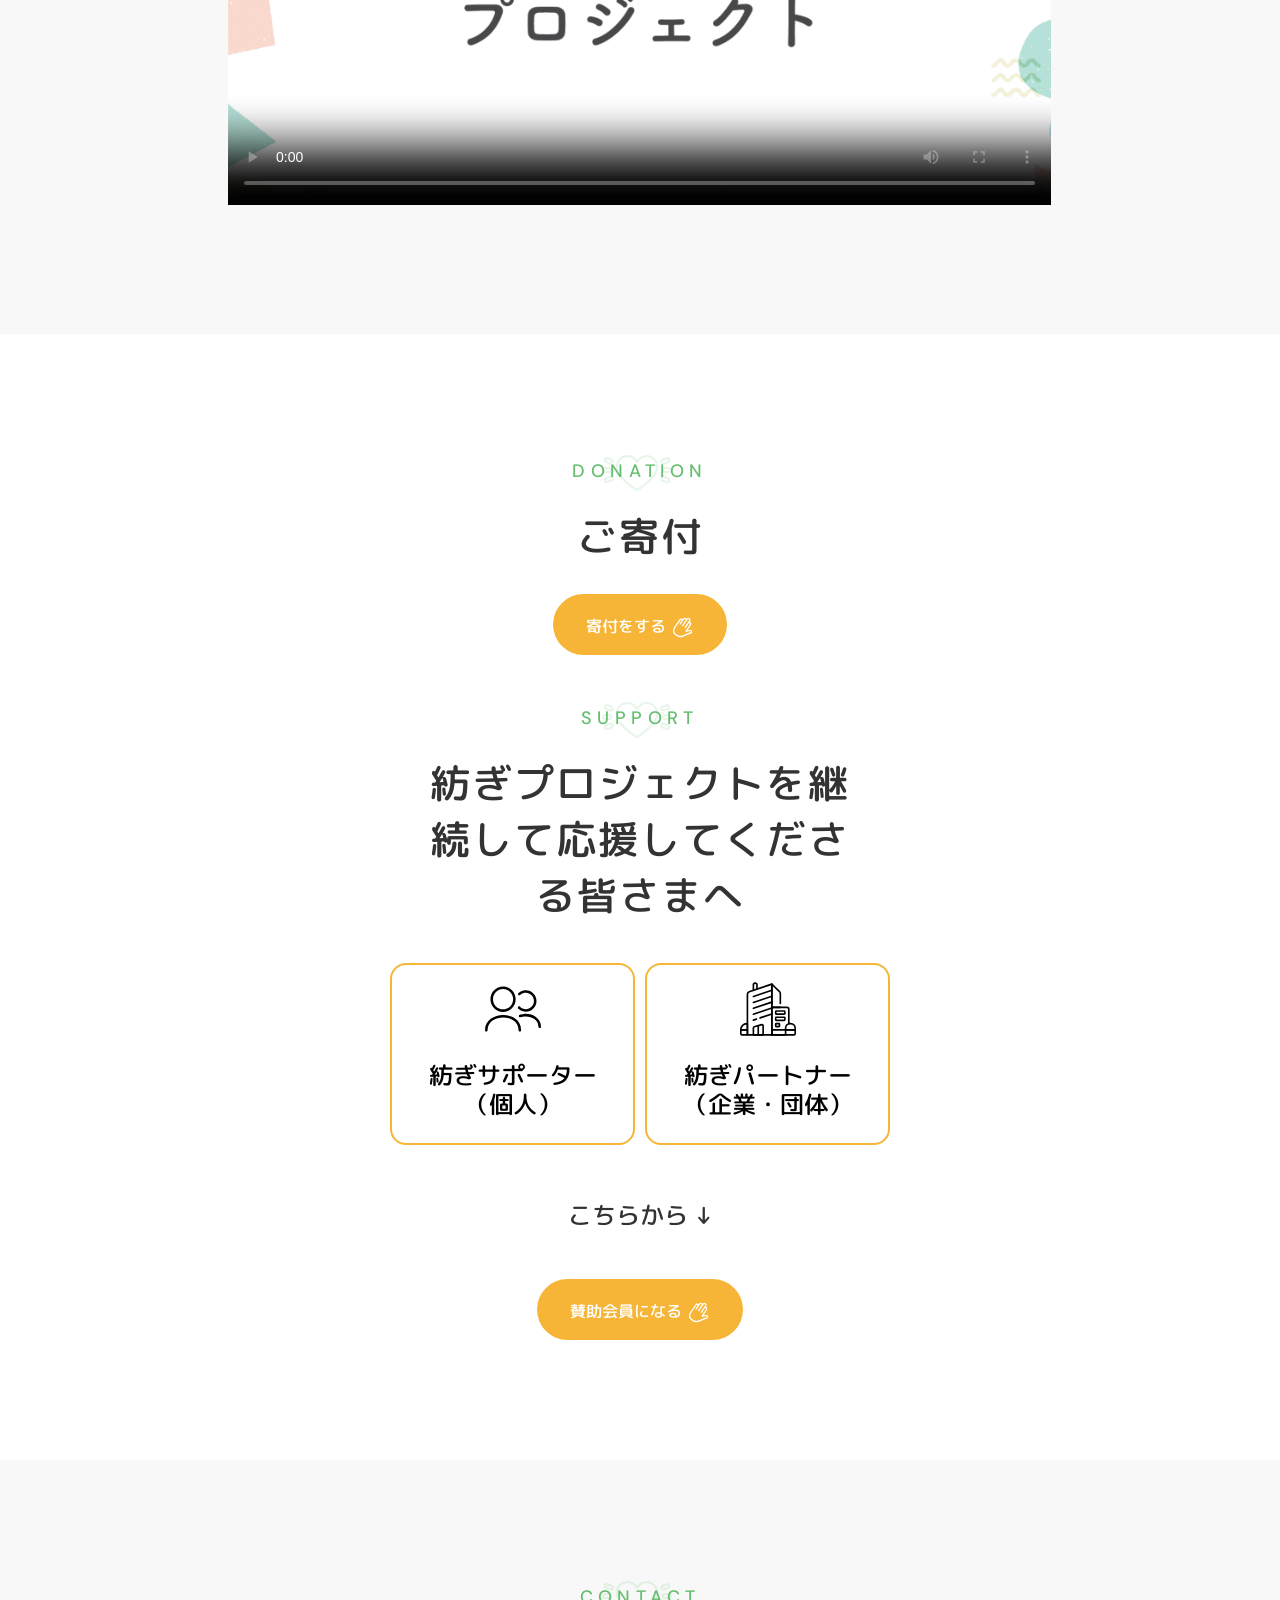
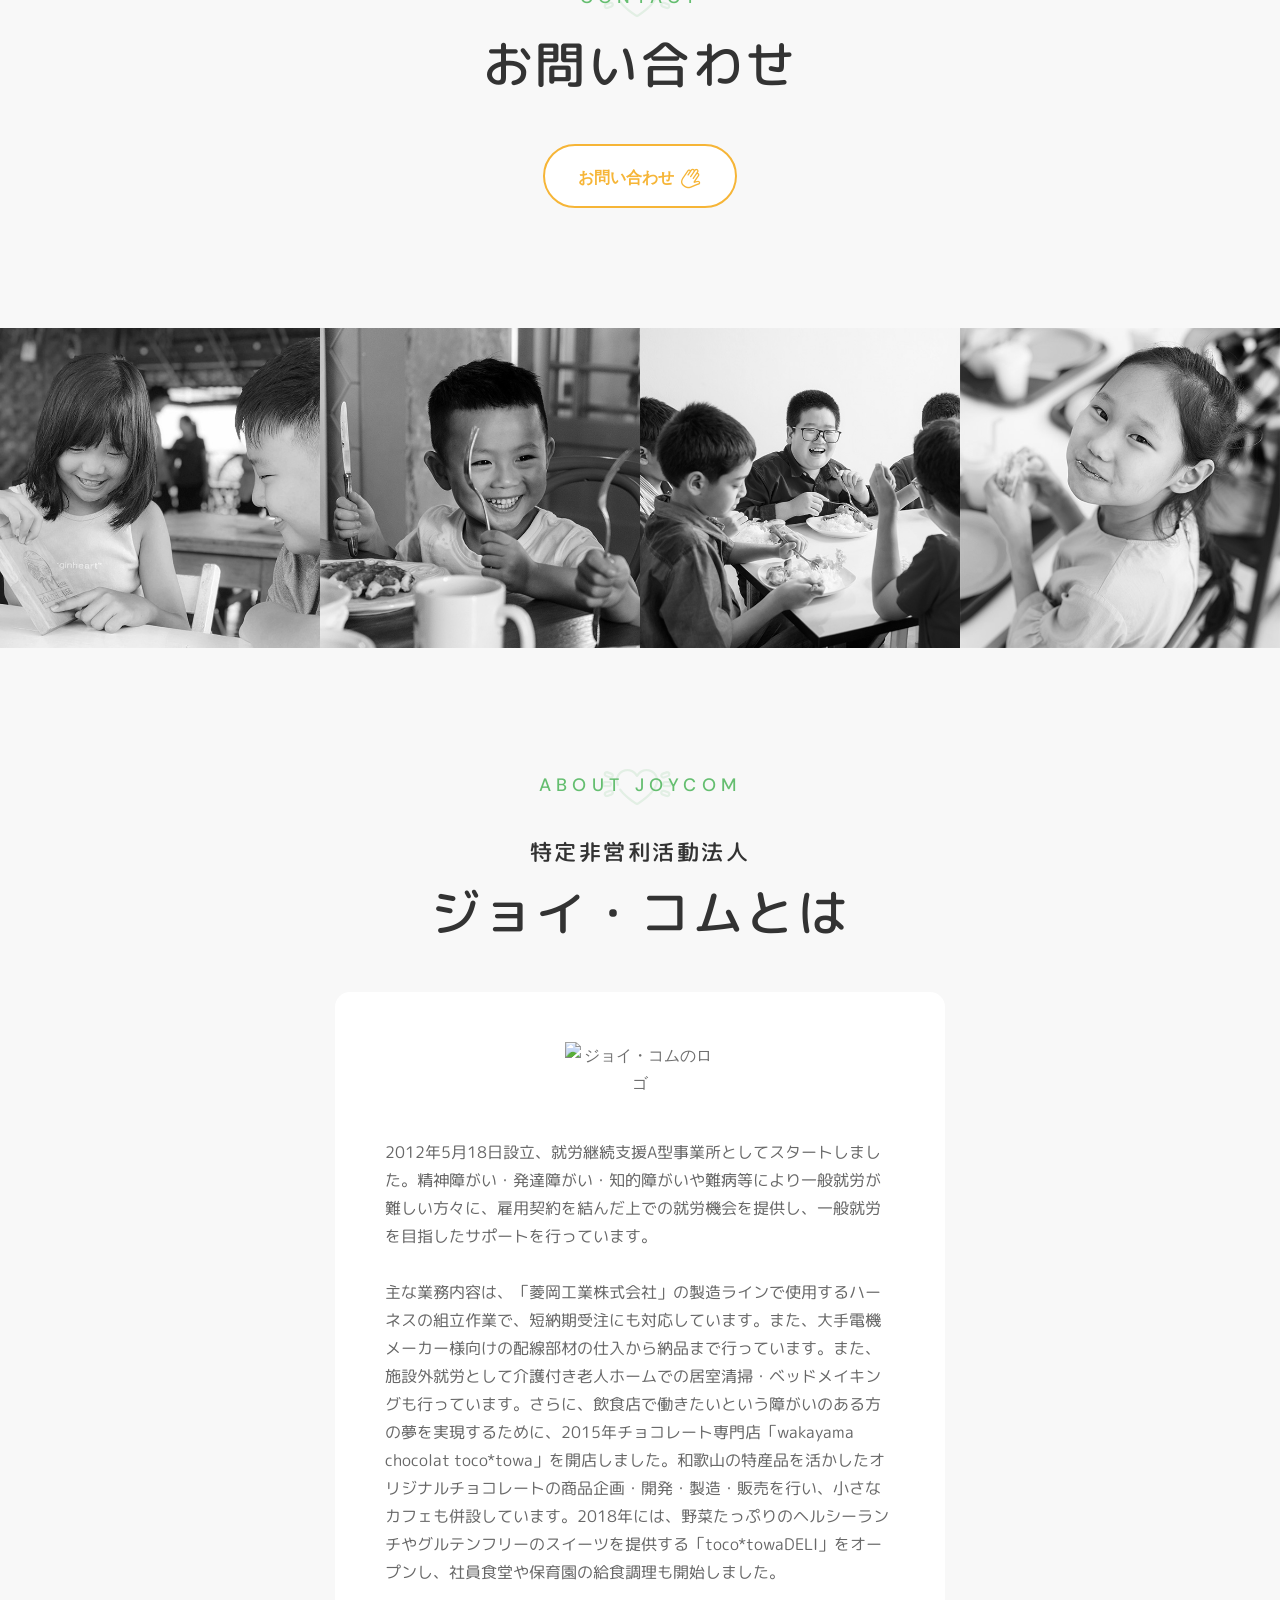
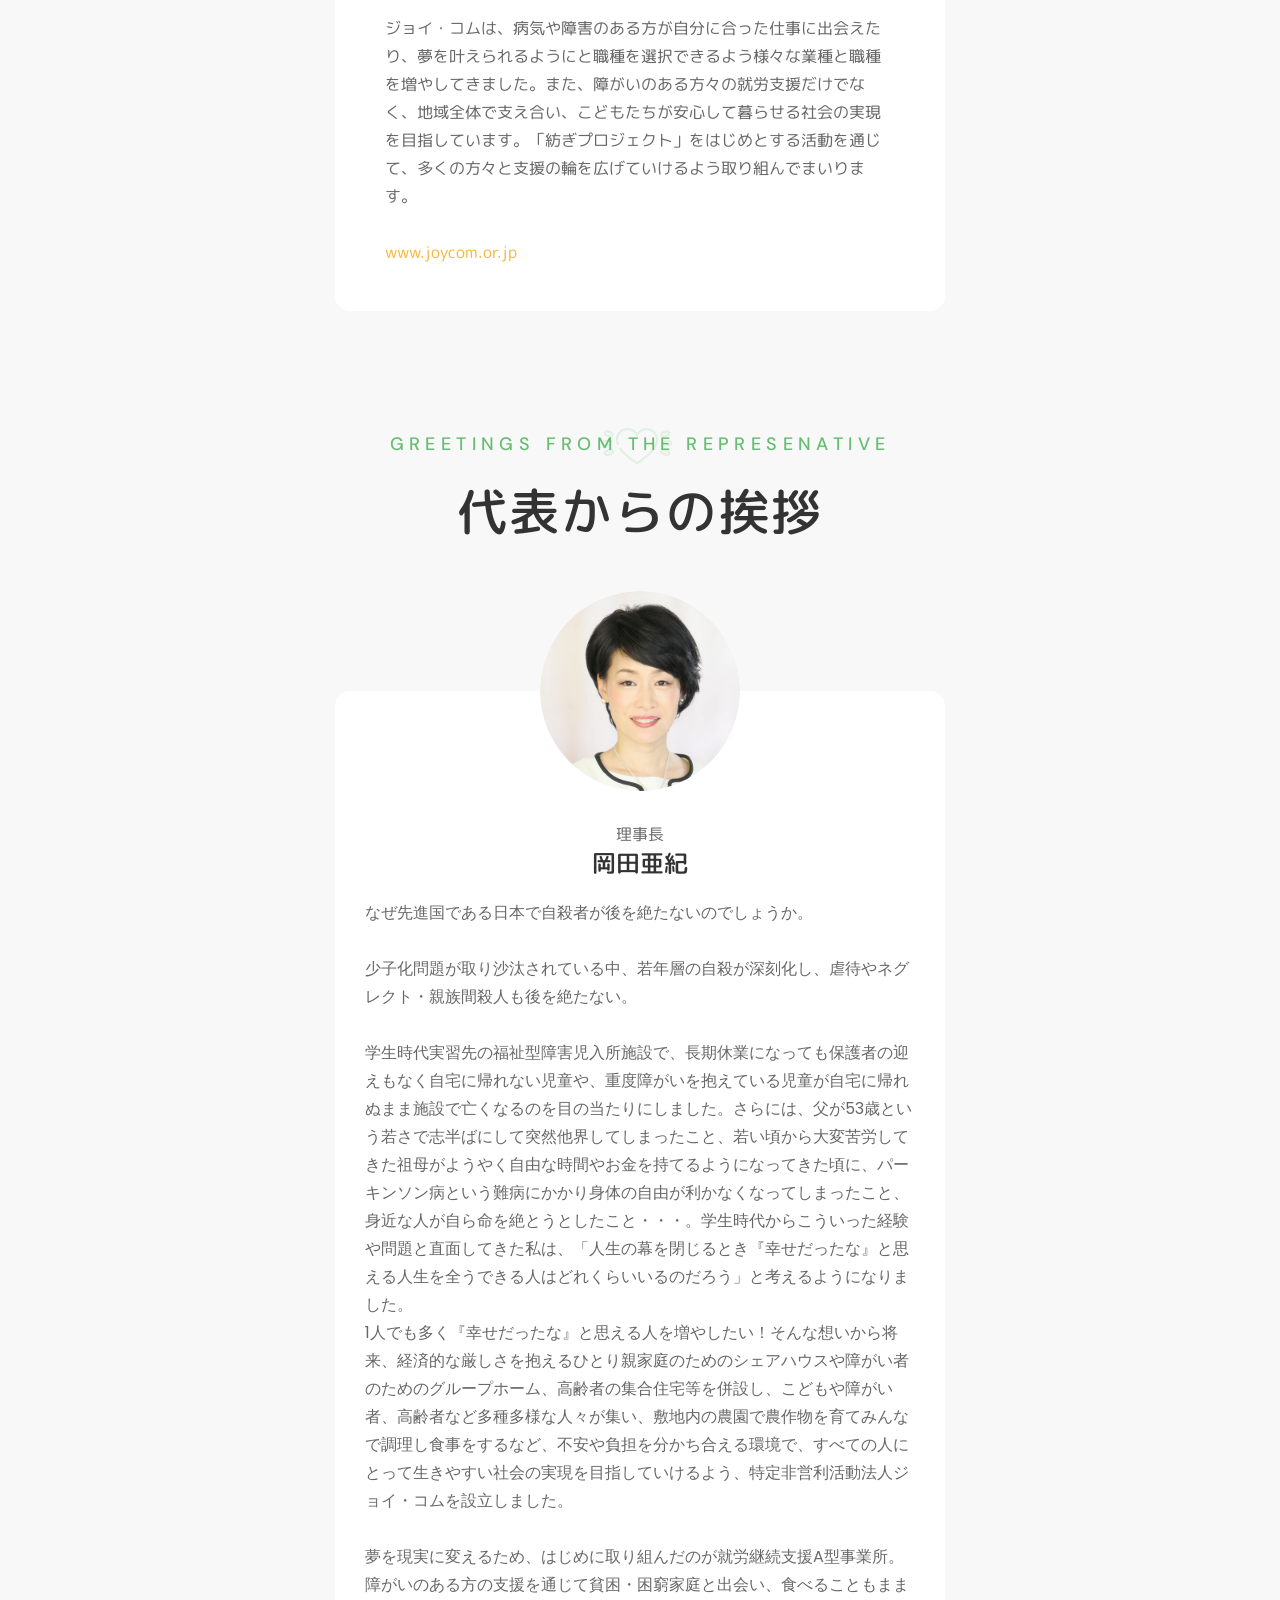
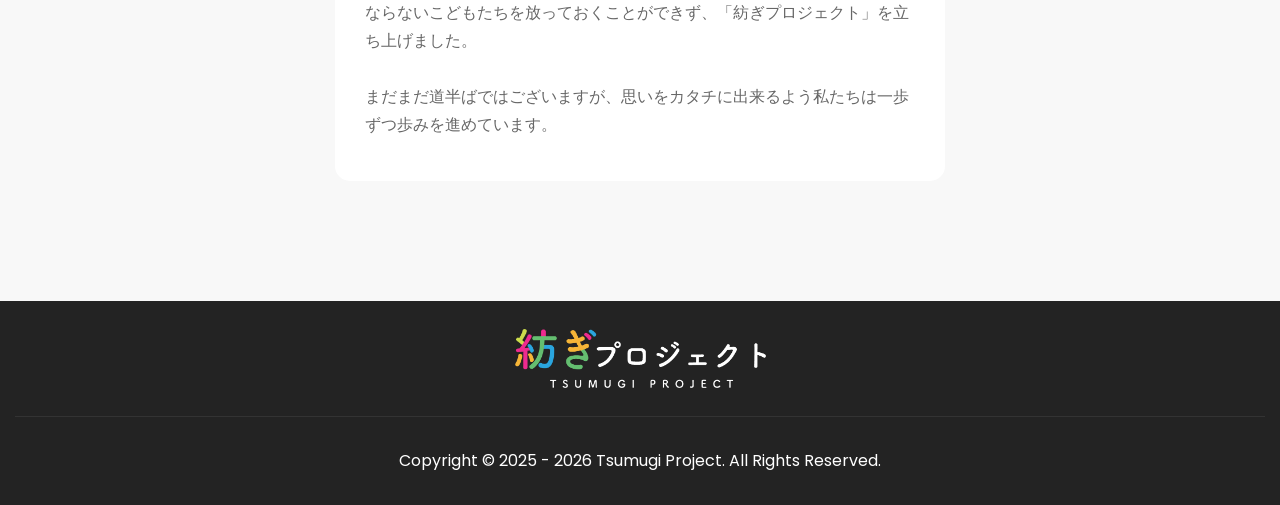
==== commit e057f49b: "‘追加テキストのサイズ調整’" ====
--- a/index.html
+++ b/index.html
@@ -774,9 +774,9 @@
         <!-- cause-section -->
         <section class="cause-section sec-pad" id="donation">
             <div class="auto-container">
-                <div class="sec-title centred mb_50">
+                <div class="sec-title centred mb_30">
                     <span class="sub-title">Donation</span>
-                    <h2 class="jp-font">ご寄付</h2>
+                    <h2 class="jp-font jp-font-donation">ご寄付</h2>
                 </div>
                 <div class="row clearfix" style="justify-content: center;">
                     <div class="col-lg-6 col-md-6 col-sm-12 cause-block" style="text-align: center;">
@@ -796,7 +796,7 @@
                 <div class="sec-title centred mb_50">
                     <span class="sub-title">Support</span>
                     <!-- <h2 class="jp-font">賛助会員</h2> -->
-                    <h2 class="jp-font mw-500">紡ぎプロジェクトを継続して応援してくださる皆さまへ</h2>
+                    <h2 class="jp-font jp-font-donation mw-500">紡ぎプロジェクトを継続して応援してくださる皆さまへ</h2>
                     <div class="supporters-all">
                         <div class="supporters-1"> 
                             <img src="assets/images/resource/individual.svg">
@@ -814,7 +814,7 @@
                         <div class="cause-block-one wow fadeInUp animated" data-wow-delay="300ms" data-wow-duration="1500ms">
                             <li class="btn-box">
                                 <button class="donate-box-btn theme-btn-one">
-                                    <a style="color: white;" href="https://tsumugi-project.trivecs.jp/donation">
+                                    <a style="color: white;" href="https://congrant.com/project/npo_joycom/24405">
                                         <span class="jp-font">賛助会員になる</span>
                                     </a>
                                 </button>
--- a/assets/css/style.css
+++ b/assets/css/style.css
@@ -8389,8 +8389,13 @@
 }
 
 .sec-title h2.mw-500 {
-  max-width: 500px;
+  max-width: 460px;
   margin: 0 auto;
+}
+
+.sec-title h2.jp-font-donation {
+  font-size: 2rem;
+  line-height: 3rem;
 }
 
 .supporters-all {
@@ -8429,6 +8434,11 @@
 }
 
 @media (min-width: 500px) {
+  .sec-title h2.jp-font-donation {
+    font-size: 2.5rem;
+    line-height: 3.5rem;
+  }
+
   .supporters-all {
     flex-direction: row;
     justify-content: space-between;
